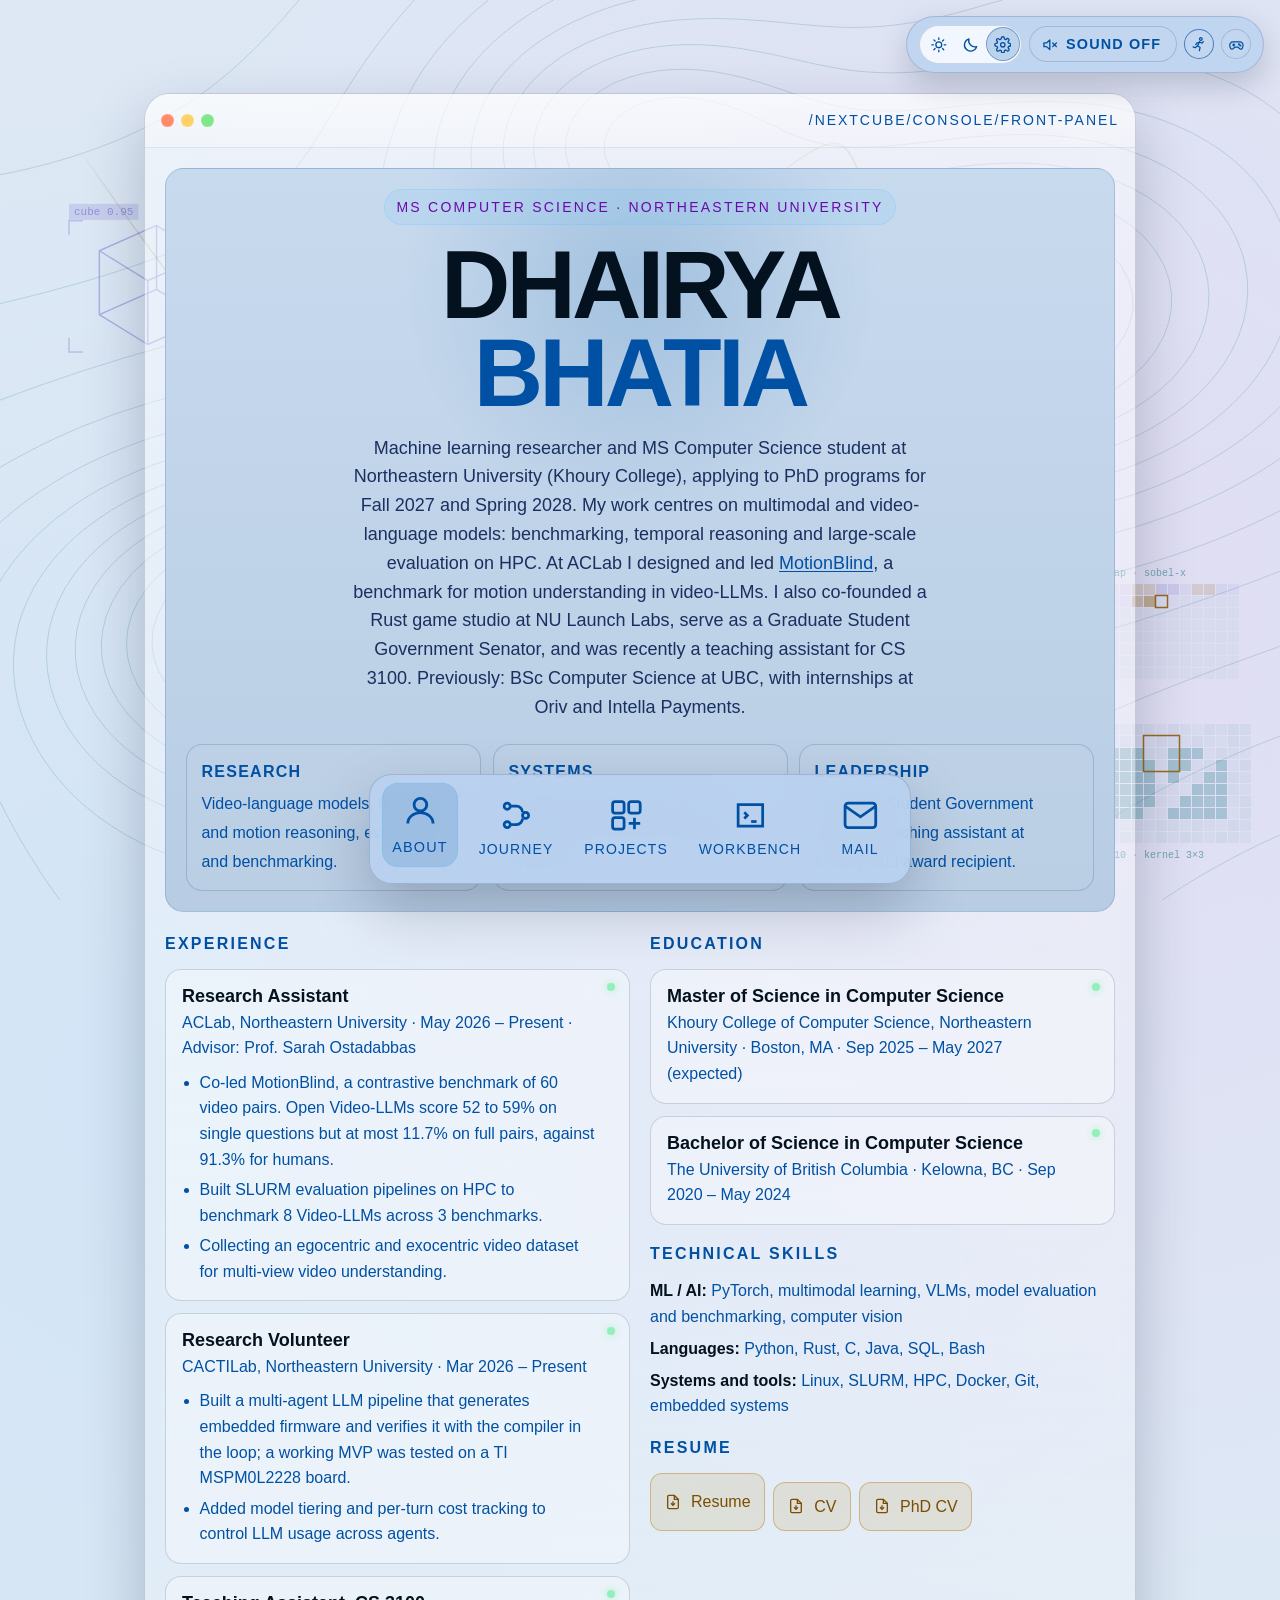
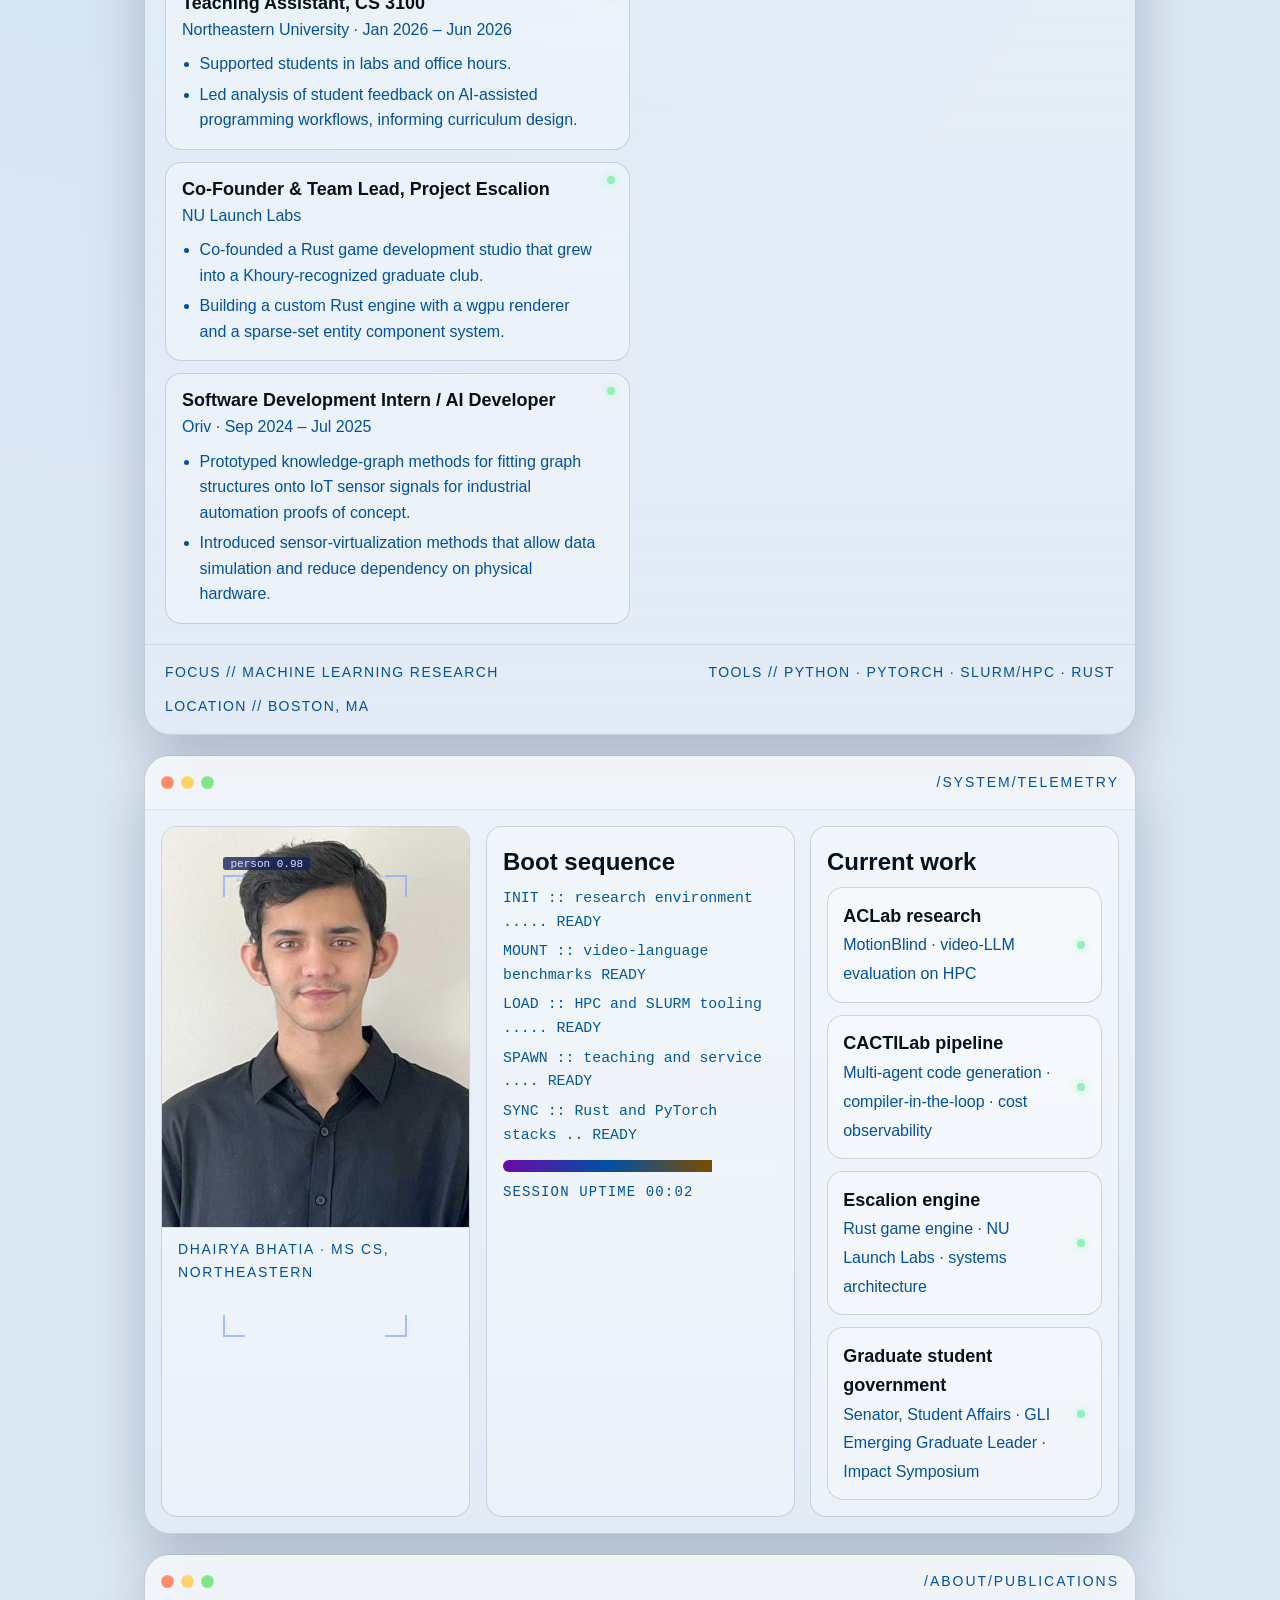
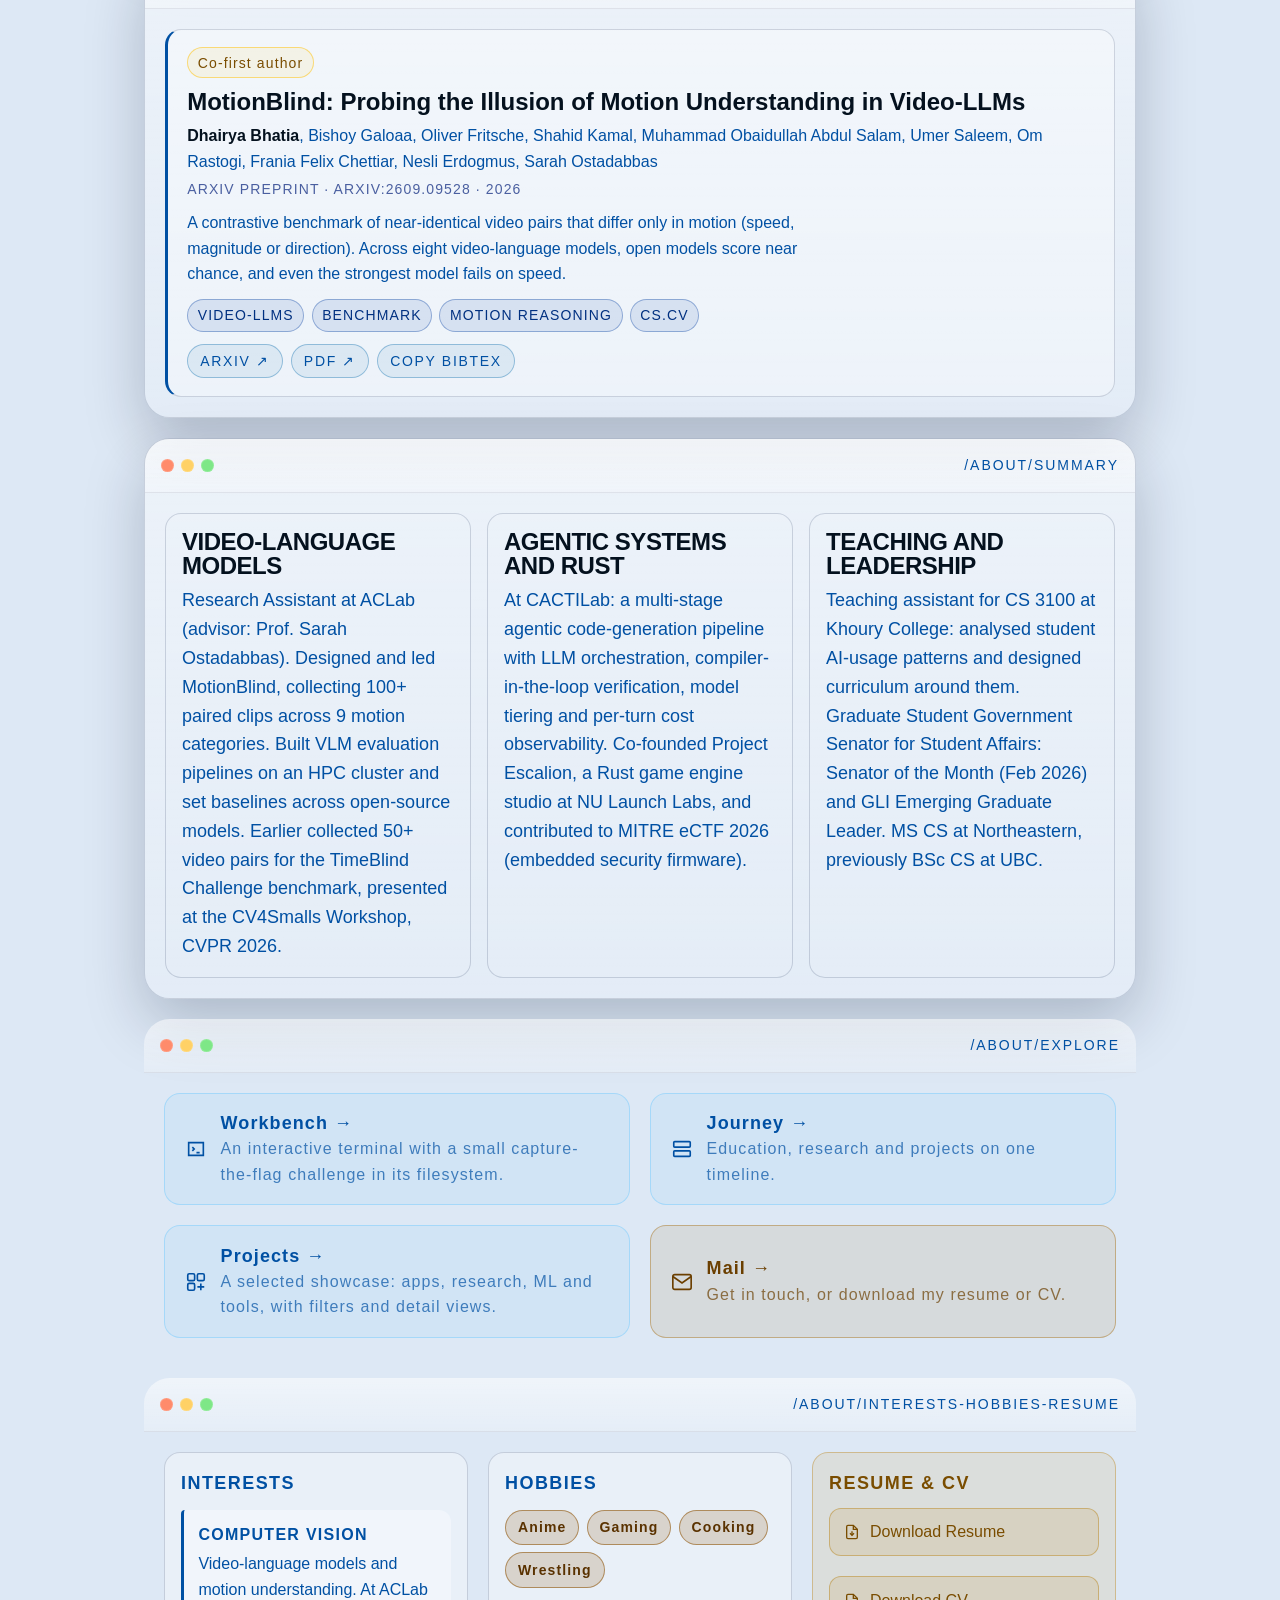
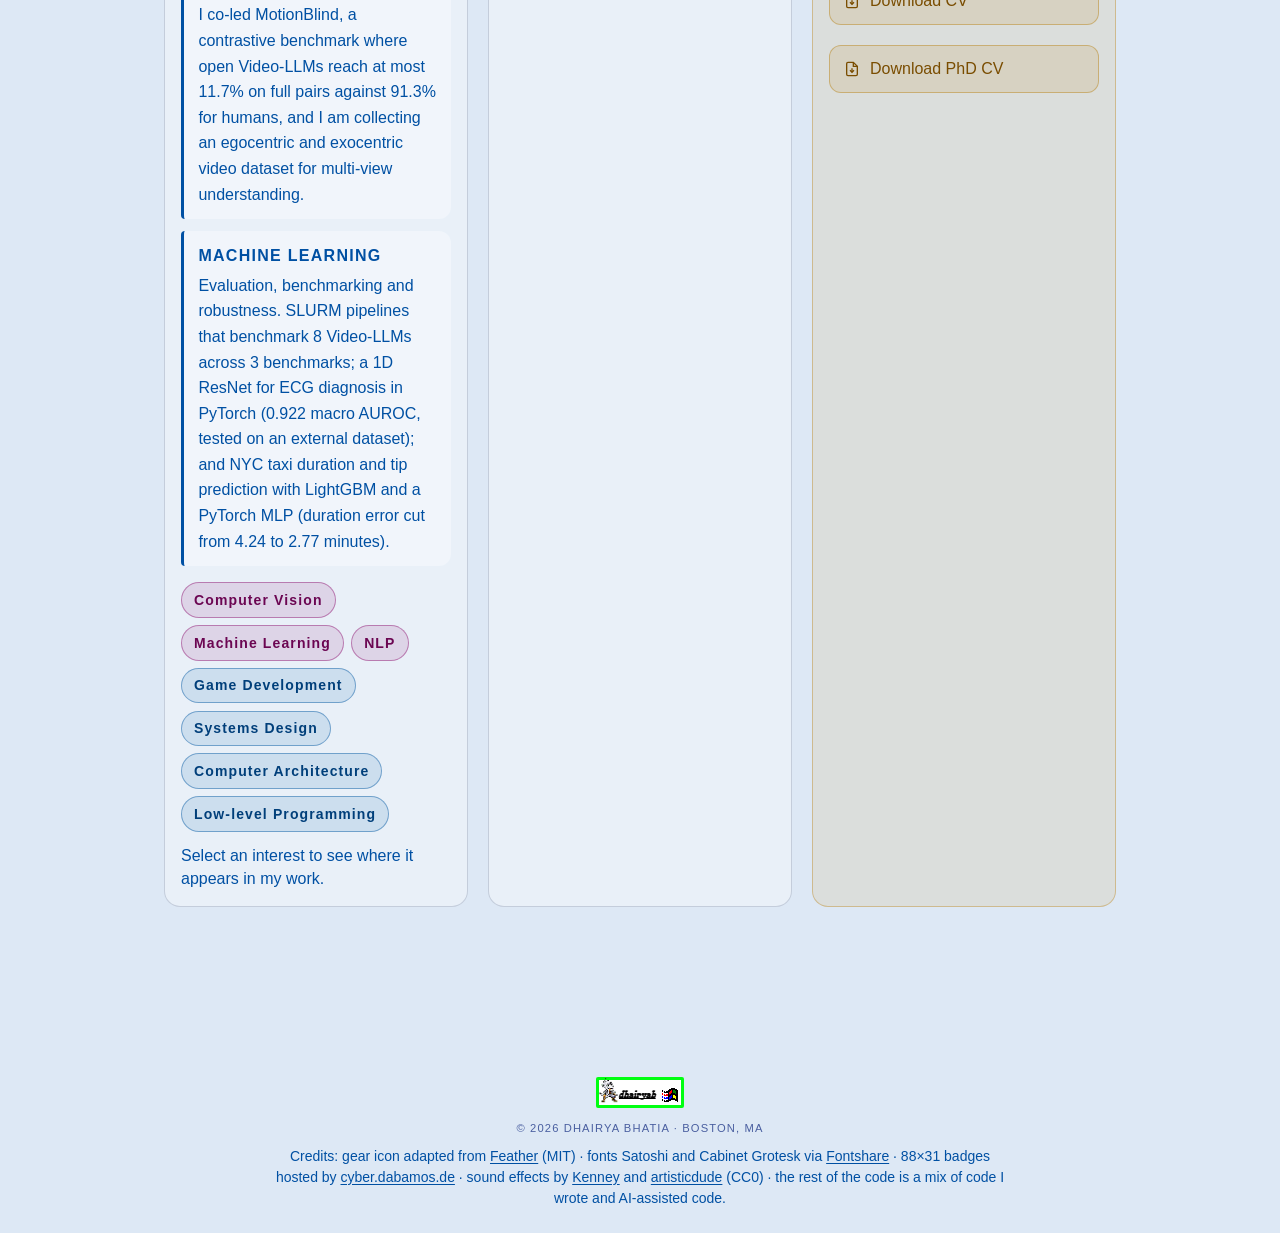
==== index.html @ e372611c "About: Computer Vision and Machine Learning lead the interests, with specifics from my experience" ====
<!DOCTYPE html>
<html lang="en">
<head>
  <meta charset="UTF-8" />
  <meta name="viewport" content="width=device-width, initial-scale=1.0" />
  <title>Dhairya Bhatia</title>
  <meta name="description" content="Dhairya Bhatia: ML researcher at Northeastern building and evaluating multimodal and video-language models. MotionBlind (arXiv 2026), ACLab, CACTILab." />
  <meta property="og:type" content="website" />
  <meta property="og:url" content="https://dhairyab0069.github.io/" />
  <meta property="og:title" content="Dhairya Bhatia" />
  <meta property="og:description" content="ML researcher at Northeastern. Video-language models · Model evaluation & benchmarking · Temporal reasoning. MotionBlind · ACLab · CACTILab." />
  <meta property="og:image" content="https://dhairyab0069.github.io/photo.jpg" />
  <meta name="twitter:card" content="summary_large_image" />
  <meta name="twitter:title" content="Dhairya Bhatia" />
  <meta name="twitter:description" content="ML researcher at Northeastern. Video-language models · Model evaluation & benchmarking · Temporal reasoning." />
  <meta name="twitter:image" content="https://dhairyab0069.github.io/photo.jpg" />
  <link rel="icon" href="data:image/svg+xml,%3Csvg xmlns='http://www.w3.org/2000/svg' viewBox='0 0 64 64'%3E%3Crect width='64' height='64' rx='14' fill='%2307090f'/%3E%3Ctext x='32' y='43' font-family='Arial,Helvetica,sans-serif' font-weight='700' font-size='30' text-anchor='middle' fill='%2355c1ff'%3EDB%3C/text%3E%3C/svg%3E" />
  <link href="https://api.fontshare.com/v2/css?f[]=satoshi@400,500,700&f[]=cabinet-grotesk@500,700,800&display=swap" rel="stylesheet">
  <link rel="stylesheet" href="./style.css" />
  <script>
    // Apply the saved theme mode (light, dark or auto = follow the system) before first paint.
    (function () {
      var m;
      try { m = localStorage.getItem('theme'); } catch (e) {}
      if (m !== 'light' && m !== 'dark') m = 'auto';
      var t = m === 'auto' ? (matchMedia('(prefers-color-scheme: dark)').matches ? 'dark' : 'light') : m;
      document.documentElement.setAttribute('data-theme', t);
      document.documentElement.setAttribute('data-theme-mode', m);
      // Motion: an explicit choice (the Motion button) wins; otherwise follow the system
      // "reduce motion" setting. The attribute is always set so CSS and JS agree.
      var mo;
      try { mo = localStorage.getItem('motion'); } catch (e) {}
      if (mo !== 'reduced' && mo !== 'full') mo = matchMedia('(prefers-reduced-motion: reduce)').matches ? 'reduced' : 'full';
      document.documentElement.setAttribute('data-motion', mo);
    })();
  </script>
</head>
<body>
  <div class="page-progress" id="page-progress" aria-hidden="true"><span></span></div>
  <a class="skip-link" href="#main">Skip to content</a>
  <div class="shell">
    <header class="masthead" aria-label="Workstation header">
      <div class="toolbar">
        <div class="theme-switch" role="radiogroup" aria-label="Color theme">
          <button type="button" role="radio" aria-checked="false" data-theme-mode="light" aria-label="Light theme" data-tip="Light theme"><svg viewBox="0 0 24 24" fill="none" stroke="currentColor" stroke-width="1.8" stroke-linecap="round" aria-hidden="true"><circle cx="12" cy="12" r="4"/><path d="M12 2.5v2.2M12 19.3v2.2M2.5 12h2.2M19.3 12h2.2M5.3 5.3l1.6 1.6M17.1 17.1l1.6 1.6M18.7 5.3l-1.6 1.6M6.9 17.1l-1.6 1.6"/></svg></button>
          <button type="button" role="radio" aria-checked="false" data-theme-mode="dark" aria-label="Dark theme" data-tip="Dark theme"><svg viewBox="0 0 24 24" fill="none" stroke="currentColor" stroke-width="1.8" stroke-linecap="round" stroke-linejoin="round" aria-hidden="true"><path d="M20 14.5A8.5 8.5 0 0 1 9.5 4a8.5 8.5 0 1 0 10.5 10.5z"/></svg></button>
          <button type="button" role="radio" aria-checked="false" data-theme-mode="auto" aria-label="Match system theme" data-tip="Auto (match system)"><svg viewBox="0 0 24 24" fill="none" stroke="currentColor" stroke-width="1.8" stroke-linecap="round" stroke-linejoin="round" aria-hidden="true"><circle cx="12" cy="12" r="3"/><path d="M19.4 15a1.7 1.7 0 0 0 .3 1.8l.1.1a2 2 0 1 1-2.8 2.8l-.1-.1a1.7 1.7 0 0 0-1.8-.3 1.7 1.7 0 0 0-1 1.5V21a2 2 0 1 1-4 0v-.1a1.7 1.7 0 0 0-1.1-1.5 1.7 1.7 0 0 0-1.8.3l-.1.1a2 2 0 1 1-2.8-2.8l.1-.1a1.7 1.7 0 0 0 .3-1.8 1.7 1.7 0 0 0-1.5-1H3a2 2 0 1 1 0-4h.1a1.7 1.7 0 0 0 1.5-1.1 1.7 1.7 0 0 0-.3-1.8l-.1-.1a2 2 0 1 1 2.8-2.8l.1.1a1.7 1.7 0 0 0 1.8.3H9a1.7 1.7 0 0 0 1-1.5V3a2 2 0 1 1 4 0v.1a1.7 1.7 0 0 0 1 1.5 1.7 1.7 0 0 0 1.8-.3l.1-.1a2 2 0 1 1 2.8 2.8l-.1.1a1.7 1.7 0 0 0-.3 1.8V9a1.7 1.7 0 0 0 1.5 1H21a2 2 0 1 1 0 4h-.1a1.7 1.7 0 0 0-1.5 1z"/></svg></button>
        </div>
        <button type="button" class="sound-btn" data-sound-toggle aria-label="Sound effects" data-tip="Sound effects: off" aria-pressed="false"><svg class="ico ico-on" viewBox="0 0 24 24" fill="none" stroke="currentColor" stroke-width="1.8" stroke-linecap="round" stroke-linejoin="round" aria-hidden="true" focusable="false"><path d="M4 9.5v5h3.5L12 18.5v-13L7.5 9.5z"/><path d="M15.5 9a4 4 0 0 1 0 6"/><path d="M18.2 6.5a8 8 0 0 1 0 11"/></svg><svg class="ico ico-off" viewBox="0 0 24 24" fill="none" stroke="currentColor" stroke-width="1.8" stroke-linecap="round" stroke-linejoin="round" aria-hidden="true" focusable="false"><path d="M4 9.5v5h3.5L12 18.5v-13L7.5 9.5z"/><path d="m16 9.5 5 5M21 9.5l-5 5"/></svg><span class="sound-label" data-sound-label>Sound off</span></button>
        <button type="button" class="icon-btn" data-motion-toggle aria-label="Reduce motion" data-tip="Motion: on" aria-pressed="false"><svg class="ico ico-run" viewBox="0 0 24 24" fill="none" stroke="currentColor" stroke-width="1.8" stroke-linecap="round" stroke-linejoin="round" aria-hidden="true" focusable="false"><circle cx="15.5" cy="4.2" r="1.9"/><path d="M13.8 8 10.8 14"/><path d="M13.6 8.6 17.2 10.2 19 8"/><path d="M13.4 9.2 10 9.8 8.2 12.2"/><path d="M10.8 14 14.4 16.4 13.4 20.8"/><path d="M10.8 14 7.4 16.8 4.4 15.6"/></svg><svg class="ico ico-sit" viewBox="0 0 24 24" fill="none" stroke="currentColor" stroke-width="1.8" stroke-linecap="round" stroke-linejoin="round" aria-hidden="true" focusable="false"><circle cx="9" cy="4.6" r="1.9"/><path d="M9 8v6.2h6.2V20"/><path d="M9 9.6 12.6 12 14.8 13.4"/><path d="M5 20.6h14"/></svg></button>
        <button type="button" class="icon-btn" data-secret-toggle aria-label="Cheat mode (neon palette)" data-tip="Cheat mode: off" aria-pressed="false"><svg class="ico ico-on" viewBox="0 0 24 24" fill="none" stroke="currentColor" stroke-width="1.8" stroke-linecap="round" stroke-linejoin="round" aria-hidden="true" focusable="false"><path d="M7 8.5h10a4.5 4.5 0 0 1 4.4 5.4l-.7 3a2.4 2.4 0 0 1-4 1.2L14 15.8h-4l-2.7 2.3a2.4 2.4 0 0 1-4-1.2l-.7-3A4.5 4.5 0 0 1 7 8.5z"/><path d="M8.2 11.2v3M6.7 12.7h3"/><circle cx="15.6" cy="11.8" r=".7"/><circle cx="17.6" cy="13.6" r=".7"/><path d="M12 2.2v2.2M8.9 3.2l1 1.8M15.1 3.2l-1 1.8"/></svg><svg class="ico ico-off" viewBox="0 0 24 24" fill="none" stroke="currentColor" stroke-width="1.8" stroke-linecap="round" stroke-linejoin="round" aria-hidden="true" focusable="false"><path d="M7 8.5h10a4.5 4.5 0 0 1 4.4 5.4l-.7 3a2.4 2.4 0 0 1-4 1.2L14 15.8h-4l-2.7 2.3a2.4 2.4 0 0 1-4-1.2l-.7-3A4.5 4.5 0 0 1 7 8.5z"/><path d="M8.2 11.2v3M6.7 12.7h3"/><circle cx="15.6" cy="11.8" r=".7"/><circle cx="17.6" cy="13.6" r=".7"/></svg></button>
      </div>
    </header>

    <main id="main">
      <div id="panel-about" class="panel" role="region" tabindex="-1" aria-label="About">
<section class="hero-rack">
        <article class="next-cube" aria-labelledby="hero-title">
          <div class="cube-face cube-top" aria-hidden="true"></div>
          <div class="cube-face cube-side" aria-hidden="true"></div>
          <div class="cube-front">
            <div class="chrome">
              <div class="dots" aria-hidden="true"><span></span><span></span><span></span></div>
              <div class="titlebar">/nextcube/console/front-panel</div>
            </div>
            <div class="cube-main">
              <div class="display">
                <p class="eyebrow">MS Computer Science · Northeastern University</p>
                <h1 id="hero-title">Dhairya <span class="accent">Bhatia</span></h1>
                <p class="lede">Machine learning researcher and MS Computer Science student at Northeastern University (Khoury College), applying to PhD programs for Fall 2027 and Spring 2028. My work centres on multimodal and video-language models: benchmarking, temporal reasoning and large-scale evaluation on HPC. At ACLab I designed and led <a class="inline-link" href="#pub-motionblind">MotionBlind</a>, a benchmark for motion understanding in video-LLMs. I also co-founded a Rust game studio at NU Launch Labs, serve as a Graduate Student Government Senator, and was recently a teaching assistant for CS 3100. Previously: BSc Computer Science at UBC, with internships at Oriv and Intella Payments.</p>
                <div class="philosophy" role="group" aria-label="Focus areas">
                  <div class="philo-card"><strong>Research</strong><span>Video-language models, temporal and motion reasoning, evaluation and benchmarking.</span></div>
                  <div class="philo-card"><strong>Systems</strong><span>Agentic LLM pipelines, HPC experiments, Rust and embedded systems.</span></div>
                  <div class="philo-card"><strong>Leadership</strong><span>Graduate Student Government Senator, teaching assistant at Khoury, GLI award recipient.</span></div>
                </div>
              </div>
              <section class="career" aria-label="Experience and education">
              <div class="career-col">
                <h2 class="career-h">Experience</h2>
                <article class="career-item">
                  <h3>Research Assistant</h3>
                  <span class="meta">ACLab, Northeastern University · May 2026 – Present · Advisor: Prof. Sarah Ostadabbas</span>
                  <ul>
                    <li>Co-led MotionBlind, a contrastive benchmark of 60 video pairs. Open Video-LLMs score 52 to 59% on single questions but at most 11.7% on full pairs, against 91.3% for humans.</li>
                    <li>Built SLURM evaluation pipelines on HPC to benchmark 8 Video-LLMs across 3 benchmarks.</li>
                    <li>Collecting an egocentric and exocentric video dataset for multi-view video understanding.</li>
                  </ul>
                </article>
                <article class="career-item">
                  <h3>Research Volunteer</h3>
                  <span class="meta">CACTILab, Northeastern University · Mar 2026 – Present</span>
                  <ul>
                    <li>Built a multi-agent LLM pipeline that generates embedded firmware and verifies it with the compiler in the loop; a working MVP was tested on a TI MSPM0L2228 board.</li>
                    <li>Added model tiering and per-turn cost tracking to control LLM usage across agents.</li>
                  </ul>
                </article>
                <article class="career-item">
                  <h3>Teaching Assistant, CS 3100</h3>
                  <span class="meta">Northeastern University · Jan 2026 – Jun 2026</span>
                  <ul>
                    <li>Supported students in labs and office hours.</li>
                    <li>Led analysis of student feedback on AI-assisted programming workflows, informing curriculum design.</li>
                  </ul>
                </article>
                <article class="career-item">
                  <h3>Co-Founder &amp; Team Lead, Project Escalion</h3>
                  <span class="meta">NU Launch Labs</span>
                  <ul>
                    <li>Co-founded a Rust game development studio that grew into a Khoury-recognized graduate club.</li>
                    <li>Building a custom Rust engine with a wgpu renderer and a sparse-set entity component system.</li>
                  </ul>
                </article>
                <article class="career-item">
                  <h3>Software Development Intern / AI Developer</h3>
                  <span class="meta">Oriv · Sep 2024 – Jul 2025</span>
                  <ul>
                    <li>Prototyped knowledge-graph methods for fitting graph structures onto IoT sensor signals for industrial automation proofs of concept.</li>
                    <li>Introduced sensor-virtualization methods that allow data simulation and reduce dependency on physical hardware.</li>
                  </ul>
                </article>
              </div>
              <div class="career-col">
                <h2 class="career-h">Education</h2>
                <article class="career-item">
                  <h3>Master of Science in Computer Science</h3>
                  <span class="meta">Khoury College of Computer Science, Northeastern University · Boston, MA · Sep 2025 – May 2027 (expected)</span>
                </article>
                <article class="career-item">
                  <h3>Bachelor of Science in Computer Science</h3>
                  <span class="meta">The University of British Columbia · Kelowna, BC · Sep 2020 – May 2024</span>
                </article>
                <h2 class="career-h">Technical skills</h2>
                <div class="career-skills">
                  <p><b>ML / AI:</b> PyTorch, multimodal learning, VLMs, model evaluation and benchmarking, computer vision</p>
                  <p><b>Languages:</b> Python, Rust, C, Java, SQL, Bash</p>
                  <p><b>Systems and tools:</b> Linux, SLURM, HPC, Docker, Git, embedded systems</p>
                </div>
                <h2 class="career-h">Resume</h2>
                <div class="career-links">
                  <a href="/resume/Dhairya_Bhatia_Resume.pdf" target="_blank" rel="noopener" class="resume-dl"><svg width="16" height="16" viewBox="0 0 24 24" fill="none" stroke="currentColor" stroke-width="2" aria-hidden="true"><path d="M14 2H6a2 2 0 0 0-2 2v16a2 2 0 0 0 2 2h12a2 2 0 0 0 2-2V8z"/><polyline points="14 2 14 8 20 8"/><line x1="12" y1="11" x2="12" y2="17"/><polyline points="9 14 12 17 15 14"/></svg>Resume</a>
                  <a href="/cv/Dhairya_Bhatia_CV.pdf" target="_blank" rel="noopener" class="resume-dl"><svg width="16" height="16" viewBox="0 0 24 24" fill="none" stroke="currentColor" stroke-width="2" aria-hidden="true"><path d="M14 2H6a2 2 0 0 0-2 2v16a2 2 0 0 0 2 2h12a2 2 0 0 0 2-2V8z"/><polyline points="14 2 14 8 20 8"/><line x1="12" y1="11" x2="12" y2="17"/><polyline points="9 14 12 17 15 14"/></svg>CV</a>
                  <a href="/cv/Dhairya_Bhatia_CV_PhD.pdf" target="_blank" rel="noopener" class="resume-dl"><svg width="16" height="16" viewBox="0 0 24 24" fill="none" stroke="currentColor" stroke-width="2" aria-hidden="true"><path d="M14 2H6a2 2 0 0 0-2 2v16a2 2 0 0 0 2 2h12a2 2 0 0 0 2-2V8z"/><polyline points="14 2 14 8 20 8"/><line x1="12" y1="11" x2="12" y2="17"/><polyline points="9 14 12 17 15 14"/></svg>PhD CV</a>
                </div>
              </div>
            </section>
            </div>
            <div class="status-strip">
              <span>Focus // Machine learning research</span>
              <span>Tools // Python · PyTorch · SLURM/HPC · Rust</span>
              <span>Location // Boston, MA</span>
            </div>
          </div>
        </article>

        <aside class="info-tower" aria-labelledby="tower-title">
          <div class="chrome">
            <div class="dots" aria-hidden="true"><span></span><span></span><span></span></div>
            <div class="titlebar" id="tower-title">/system/telemetry</div>
          </div>
          <div class="tower-body">
            <section class="module avatar-module">
              <img class="avatar-img" src="[data-uri]" alt="Dhairya Bhatia" width="400" height="400" />
              <div class="avatar-caption">Dhairya Bhatia · MS CS, Northeastern</div>
            </section>
            <section class="module">
              <h2 class="section-title">Boot sequence</h2>
              <div class="bootlog" id="boot-lines" ></div>
              <div class="meter" aria-hidden="true"><span></span></div>
              <p class="uptime">session uptime <span id="uptime">00:00</span></p>
            </section>
            <section class="module">
              <h2 class="section-title">Current work</h2>
              <div class="module-grid">
                <div class="row"><div><strong>ACLab research</strong><span>MotionBlind · video-LLM evaluation on HPC</span></div></div>
                <div class="row"><div><strong>CACTILab pipeline</strong><span>Multi-agent code generation · compiler-in-the-loop · cost observability</span></div></div>
                <div class="row"><div><strong>Escalion engine</strong><span>Rust game engine · NU Launch Labs · systems architecture</span></div></div>
                <div class="row"><div><strong>Graduate student government</strong><span>Senator, Student Affairs · GLI Emerging Graduate Leader · Impact Symposium</span></div></div>
              </div>
            </section>
          </div>
        </aside>
      </section>

      <section class="deck pubs" aria-labelledby="pubs-title">
        <div class="chrome">
          <div class="dots" aria-hidden="true"><span></span><span></span><span></span></div>
          <div class="titlebar" id="pubs-title">/about/publications</div>
        </div>
        <div class="pub-list" id="publications-list">
          <article class="pub-card" id="pub-motionblind">
            <h3 class="pub-title">MotionBlind: Probing the Illusion of Motion Understanding in Video-LLMs</h3>
            <p class="pub-authors"><strong class="pub-self">Dhairya Bhatia</strong>, Bishoy Galoaa, et al.</p>
            <p class="pub-meta">arXiv preprint · arXiv:2609.09528 · 2026</p>
            <div class="pub-actions"><a class="run-btn" href="https://arxiv.org/abs/2609.09528" target="_blank" rel="noopener">arXiv ↗</a></div>
          </article>
        </div>
      </section>

      <section class="deck" aria-labelledby="deck-title">
        <div class="chrome">
          <div class="dots" aria-hidden="true"><span></span><span></span><span></span></div>
          <div class="titlebar" id="deck-title">/about/summary</div>
        </div>
        <div class="deck-grid">
          <article class="deck-card">
            <h3>Video-language models</h3>
            <p>Research Assistant at ACLab (advisor: Prof. Sarah Ostadabbas). Designed and led MotionBlind, collecting 100+ paired clips across 9 motion categories. Built VLM evaluation pipelines on an HPC cluster and set baselines across open-source models. Earlier collected 50+ video pairs for the TimeBlind Challenge benchmark, presented at the CV4Smalls Workshop, CVPR 2026.</p>
          </article>
          <article class="deck-card">
            <h3>Agentic systems and Rust</h3>
            <p>At CACTILab: a multi-stage agentic code-generation pipeline with LLM orchestration, compiler-in-the-loop verification, model tiering and per-turn cost observability. Co-founded Project Escalion, a Rust game engine studio at NU Launch Labs, and contributed to MITRE eCTF 2026 (embedded security firmware).</p>
          </article>
          <article class="deck-card">
            <h3>Teaching and leadership</h3>
            <p>Teaching assistant for CS 3100 at Khoury College: analysed student AI-usage patterns and designed curriculum around them. Graduate Student Government Senator for Student Affairs: Senator of the Month (Feb 2026) and GLI Emerging Graduate Leader. MS CS at Northeastern, previously BSc CS at UBC.</p>
          </article>
        </div>
      </section>

      <section class="about-extra" aria-label="Explore">
        <div class="chrome">
          <div class="dots" aria-hidden="true"><span></span><span></span><span></span></div>
          <div class="titlebar">/about/explore</div>
        </div>
        <div class="explore-grid">
          <button type="button" data-panel="workbench" class="ctf-btn explore-btn">
            <svg width="22" height="22" viewBox="0 0 24 24" fill="none" stroke="currentColor" stroke-width="1.8" aria-hidden="true"><path d="M4 5h16v14H4z"/><path d="m8 10 2 2-2 2"/><path d="M12.5 16H16"/></svg>
            <span><strong>Workbench →</strong><span>An interactive terminal with a small capture-the-flag challenge in its filesystem.</span></span>
          </button>
          <button type="button" data-panel="journey" class="ctf-btn explore-btn">
            <svg width="22" height="22" viewBox="0 0 24 24" fill="none" stroke="currentColor" stroke-width="1.8" aria-hidden="true"><rect x="3" y="4" width="18" height="6" rx="1"/><rect x="3" y="14" width="18" height="6" rx="1"/></svg>
            <span><strong>Journey →</strong><span>Education, research and projects on one timeline.</span></span>
          </button>
          <button type="button" data-panel="projects" class="ctf-btn explore-btn">
            <svg width="22" height="22" viewBox="0 0 24 24" fill="none" stroke="currentColor" stroke-width="1.8" aria-hidden="true"><rect x="3" y="3" width="7.5" height="7.5" rx="1.6"/><rect x="13.5" y="3" width="7.5" height="7.5" rx="1.6"/><rect x="3" y="13.5" width="7.5" height="7.5" rx="1.6"/><path d="M17.25 13.5v7.5M13.5 17.25H21"/></svg>
            <span><strong>Projects →</strong><span>A selected showcase: apps, research, ML and tools, with filters and detail views.</span></span>
          </button>
          <button type="button" data-panel="mail" class="ctf-btn ctf-btn--gold explore-btn">
            <svg width="22" height="22" viewBox="0 0 24 24" fill="none" stroke="currentColor" stroke-width="1.8" aria-hidden="true"><path d="M4 4h16c1.1 0 2 .9 2 2v12c0 1.1-.9 2-2 2H4c-1.1 0-2-.9-2-2V6c0-1.1.9-2 2-2z"/><polyline points="22,6 12,13 2,6"/></svg>
            <span><strong>Mail →</strong><span>Get in touch, or download my resume or CV.</span></span>
          </button>
        </div>
      </section>

      <section class="about-extra" aria-label="Interests, hobbies and resume">
        <div class="chrome">
          <div class="dots" aria-hidden="true"><span></span><span></span><span></span></div>
          <div class="titlebar">/about/interests-hobbies-resume</div>
        </div>
        <div class="about-extra-grid">

          <div class="about-card">
            <h3>Interests</h3>
            <div class="interest-focus">
              <div class="interest-primary">
                <h4>Computer vision</h4>
                <p>Video-language models and motion understanding. At ACLab I co-led MotionBlind, a contrastive benchmark where open Video-LLMs reach at most 11.7% on full pairs against 91.3% for humans, and I am collecting an egocentric and exocentric video dataset for multi-view understanding.</p>
              </div>
              <div class="interest-primary">
                <h4>Machine learning</h4>
                <p>Evaluation, benchmarking and robustness. SLURM pipelines that benchmark 8 Video-LLMs across 3 benchmarks; a 1D ResNet for ECG diagnosis in PyTorch (0.922 macro AUROC, tested on an external dataset); and NYC taxi duration and tip prediction with LightGBM and a PyTorch MLP (duration error cut from 4.24 to 2.77 minutes).</p>
              </div>
            </div>
            <div class="about-tags">
              <button type="button" class="about-tag magenta" data-related="aclab" data-detail="video-language benchmarking (MotionBlind) and a multi-view egocentric and exocentric video dataset." aria-pressed="false">Computer Vision</button>
              <button type="button" class="about-tag magenta" data-related="aclab" data-detail="benchmarking and evaluating Video-LLMs on HPC, plus ECG and taxi prediction projects." aria-pressed="false">Machine Learning</button>
              <button type="button" class="about-tag magenta" data-related="cactilab" aria-pressed="false">NLP</button>
              <button type="button" class="about-tag accent" data-related="escalion" aria-pressed="false">Game Development</button>
              <button type="button" class="about-tag accent" data-related="escalion" aria-pressed="false">Systems Design</button>
              <button type="button" class="about-tag accent" data-related="escalion" aria-pressed="false">Computer Architecture</button>
              <button type="button" class="about-tag accent" data-related="escalion" aria-pressed="false">Low-level Programming</button>
            </div>
            <div class="tag-note" id="interest-note" aria-live="polite">Select an interest to see where it appears in my work.</div>
          </div>

          <div class="about-card">
            <h3>Hobbies</h3>
            <div class="about-tags">
              <button type="button" class="about-tag gold hobby" aria-pressed="false">Anime</button>
              <button type="button" class="about-tag gold hobby" aria-pressed="false">Gaming</button>
              <button type="button" class="about-tag gold hobby" aria-pressed="false">Cooking</button>
              <button type="button" class="about-tag gold hobby" aria-pressed="false">Wrestling</button>
            </div>
          </div>

          <div class="resume-card">
            <h3>Resume &amp; CV</h3>
            
            <a href="/resume/Dhairya_Bhatia_Resume.pdf" target="_blank" rel="noopener" class="resume-dl">
              <svg width="16" height="16" viewBox="0 0 24 24" fill="none" stroke="currentColor" stroke-width="2"><path d="M14 2H6a2 2 0 0 0-2 2v16a2 2 0 0 0 2 2h12a2 2 0 0 0 2-2V8z"/><polyline points="14 2 14 8 20 8"/><line x1="12" y1="11" x2="12" y2="17"/><polyline points="9 14 12 17 15 14"/></svg>
              Download Resume
            </a>
            <a href="/cv/Dhairya_Bhatia_CV.pdf" target="_blank" rel="noopener" class="resume-dl">
              <svg width="16" height="16" viewBox="0 0 24 24" fill="none" stroke="currentColor" stroke-width="2"><path d="M14 2H6a2 2 0 0 0-2 2v16a2 2 0 0 0 2 2h12a2 2 0 0 0 2-2V8z"/><polyline points="14 2 14 8 20 8"/><line x1="12" y1="11" x2="12" y2="17"/><polyline points="9 14 12 17 15 14"/></svg>
              Download CV
            </a>
            <a href="/cv/Dhairya_Bhatia_CV_PhD.pdf" target="_blank" rel="noopener" class="resume-dl">
              <svg width="16" height="16" viewBox="0 0 24 24" fill="none" stroke="currentColor" stroke-width="2"><path d="M14 2H6a2 2 0 0 0-2 2v16a2 2 0 0 0 2 2h12a2 2 0 0 0 2-2V8z"/><polyline points="14 2 14 8 20 8"/><line x1="12" y1="11" x2="12" y2="17"/><polyline points="9 14 12 17 15 14"/></svg>
              Download PhD CV
            </a>

          </div>

        </div>
      </section>
      </div>

      <div id="panel-journey" class="panel" role="region" tabindex="-1" aria-label="Journey" hidden>
<section class="bay" aria-labelledby="panel-journey-title">
        <div class="chrome">
          <div class="dots" aria-hidden="true"><span></span><span></span><span></span></div>
          <div class="titlebar" id="panel-journey-title">/developer/journey</div>
        </div>
        <div class="bay-main">
          <article class="section-copy" id="journey">
            <p class="eyebrow">School · Research · Projects · Roles · What's next</p>
            <h2>How I got here.</h2>
            <p class="lede">From Delhi Public School to UBC to Northeastern, and where it could go from here. Each chapter holds the courses, research, projects and roles from that stretch, and the dashed chapters at the end are plans, not promises. Tap an entry to open it.</p>
            <div class="jr-tracker" id="journey-tracker"></div>
            <div class="jr-stats" id="journey-stats" role="group" aria-label="Journey totals"></div>
            <div class="jr-filters" id="journey-filters" role="group" aria-label="Filter the journey"></div>
            <div class="jt" id="journey-timeline" aria-live="polite"><div class="jt-spine" aria-hidden="true"></div></div>
          </article>
        </div>
      </section>

      </div>

      <div id="panel-projects" class="panel" role="region" tabindex="-1" aria-label="Projects" hidden>
<section class="bay" aria-labelledby="panel-projects-title">
        <div class="chrome">
          <div class="dots" aria-hidden="true"><span></span><span></span><span></span></div>
          <div class="titlebar" id="panel-projects-title">/developer/projects</div>
        </div>
        <div class="bay-main">
          <article class="section-copy pj" id="projects">
            <div class="pj-ambient" aria-hidden="true"></div>
            <p class="eyebrow">Apps · Research · ML and vision · Tools</p>
            <h2>Things I made and studied.</h2>
            <p class="lede">A short, selected list: apps I have shipped or am building, research I can show in public, machine learning projects and small tools. Filter, search, or open a card to see what it is and what is interesting about it. In a detail view the arrow keys step through the projects and Esc closes it.</p>
            <div class="jr-stats" id="projects-stats" role="group" aria-label="Project totals"></div>
            <section class="pj-spot" id="projects-spot" aria-roledescription="carousel" aria-label="Featured projects"></section>
            <div class="pj-bar">
              <div class="pj-filters" id="projects-filters" role="group" aria-label="Filter the projects"></div>
              <input class="pj-search" id="projects-search" type="search" placeholder="Search projects" aria-label="Search projects" autocomplete="off" spellcheck="false">
            </div>
            <p class="pj-count" id="projects-count" role="status"></p>
            <ul class="pj-grid" id="projects-grid"></ul>
            <p class="pj-empty" id="projects-empty" hidden>Nothing matches that. Clear the search or pick All.</p>
          </article>
        </div>
      </section>

      </div>

      <div id="panel-workbench" class="panel" role="region" tabindex="-1" aria-label="Workbench" hidden>
<section class="bay" aria-labelledby="bay-title">
        <div class="chrome">
          <div class="dots" aria-hidden="true"><span></span><span></span><span></span></div>
          <div class="titlebar" id="bay-title">/developer/workbench</div>
        </div>
        <div class="bay-main wb-stage" id="wb-stage" data-zone="focus">
          <div class="wb-aura" aria-hidden="true"></div>
          <article class="section-copy wb-copy">
            <span class="wb-scene" id="wb-scene" aria-hidden="true">scene: focus</span>
            <p class="eyebrow wb-reveal">Systems · Research · Leadership</p>
            <h2 class="wb-reveal">Build first. Understand deeply. Teach clearly.</h2>
            <p class="lede wb-reveal">The workbench is a live terminal with a CTF hidden in its filesystem. The site is split into small panels instead of one monolithic page. That reflects the Unix idea of modular tools that do one thing well, while the dock and window framing nod to NeXTSTEP’s workstation model.</p>
            <div class="terminal-frame wb-reveal" id="wb-frame">
              <iframe id="terminal-frame" src="/nextcube-terminal/?embed=1" title="nextcube terminal: a virtual Unix shell with a CTF" loading="lazy"></iframe>
            </div>
            <a class="run-btn terminal-open wb-reveal" href="/nextcube-terminal/" target="_blank" rel="noopener">Open full screen ↗</a>
          </article>
        </div>
      </section>

      </div>

      <section id="panel-mail" class="panel" tabindex="-1" aria-label="Mail" hidden>
        <div class="next-cube mail-cube">
          <div class="cube-face cube-top" aria-hidden="true"></div>
          <div class="cube-face cube-side" aria-hidden="true"></div>
          <div class="cube-front">
            <div class="chrome">
              <div class="dots" aria-hidden="true"><span></span><span></span><span></span></div>
              <div class="titlebar">/mail/compose</div>
            </div>
            <div class="mail-body">
              <p class="eyebrow">Get in touch</p>
              <h2 class="mail-title">Say hello.</h2>
              <p class="lede mail-lede">MS CS at Northeastern, working on video understanding, LLM tooling, and systems architecture. Applying to PhD programs for Fall 2027 and Spring 2028, and open to research collaborations, internships, and interesting problems.</p>
              <div class="mail-links">
                <a href="mailto:bhatiadhairya19@gmail.com" class="ctf-btn mail-link">
                  <svg width="20" height="20" viewBox="0 0 24 24" fill="none" stroke="currentColor" stroke-width="1.8"><path d="M4 4h16c1.1 0 2 .9 2 2v12c0 1.1-.9 2-2 2H4c-1.1 0-2-.9-2-2V6c0-1.1.9-2 2-2z"/><polyline points="22,6 12,13 2,6"/></svg>
                  bhatiadhairya19@gmail.com
                </a>
                <a href="https://linkedin.com/in/dhairyanbhatia" target="_blank" rel="noopener" class="ctf-btn mail-link">
                  <svg width="20" height="20" viewBox="0 0 24 24" fill="none" stroke="currentColor" stroke-width="1.8"><path d="M16 8a6 6 0 0 1 6 6v7h-4v-7a2 2 0 0 0-2-2 2 2 0 0 0-2 2v7h-4v-7a6 6 0 0 1 6-6z"/><rect x="2" y="9" width="4" height="12"/><circle cx="4" cy="4" r="2"/></svg>
                  linkedin.com/in/dhairyanbhatia
                </a>
                <a href="https://github.com/dhairyab0069" target="_blank" rel="noopener" class="ctf-btn mail-link">
                  <svg width="20" height="20" viewBox="0 0 24 24" fill="none" stroke="currentColor" stroke-width="1.8"><path d="M9 19c-5 1.5-5-2.5-7-3m14 6v-3.87a3.37 3.37 0 0 0-.94-2.61c3.14-.35 6.44-1.54 6.44-7A5.44 5.44 0 0 0 20 4.77 5.07 5.07 0 0 0 19.91 1S18.73.65 16 2.48a13.38 13.38 0 0 0-7 0C6.27.65 5.09 1 5.09 1A5.07 5.07 0 0 0 5 4.77a5.44 5.44 0 0 0-1.5 3.78c0 5.42 3.3 6.61 6.44 7A3.37 3.37 0 0 0 9 18.13V22"/></svg>
                  github.com/dhairyab0069
                </a>
                <a href="/resume/Dhairya_Bhatia_Resume.pdf" target="_blank" rel="noopener" class="ctf-btn ctf-btn--gold mail-link">
                  <svg width="20" height="20" viewBox="0 0 24 24" fill="none" stroke="currentColor" stroke-width="1.8"><path d="M14 2H6a2 2 0 0 0-2 2v16a2 2 0 0 0 2 2h12a2 2 0 0 0 2-2V8z"/><polyline points="14 2 14 8 20 8"/><line x1="12" y1="11" x2="12" y2="17"/><polyline points="9 14 12 17 15 14"/></svg>
                  Download Resume (PDF)
                </a>
                <a href="/cv/Dhairya_Bhatia_CV.pdf" target="_blank" rel="noopener" class="ctf-btn ctf-btn--gold mail-link">
                  <svg width="20" height="20" viewBox="0 0 24 24" fill="none" stroke="currentColor" stroke-width="1.8"><path d="M14 2H6a2 2 0 0 0-2 2v16a2 2 0 0 0 2 2h12a2 2 0 0 0 2-2V8z"/><polyline points="14 2 14 8 20 8"/><line x1="12" y1="11" x2="12" y2="17"/><polyline points="9 14 12 17 15 14"/></svg>
                  Download CV (PDF)
                </a>
                <a href="/cv/Dhairya_Bhatia_CV_PhD.pdf" target="_blank" rel="noopener" class="ctf-btn ctf-btn--gold mail-link">
                  <svg width="20" height="20" viewBox="0 0 24 24" fill="none" stroke="currentColor" stroke-width="1.8"><path d="M14 2H6a2 2 0 0 0-2 2v16a2 2 0 0 0 2 2h12a2 2 0 0 0 2-2V8z"/><polyline points="14 2 14 8 20 8"/><line x1="12" y1="11" x2="12" y2="17"/><polyline points="9 14 12 17 15 14"/></svg>
                  Download PhD CV (PDF)
                </a>
              </div>
            </div>
          </div>
        </div>
      </section>
    </main>

    <nav class="dock" aria-label="Workstation dock">
      <a class="active" href="#about" data-panel="about" aria-current="page"><svg viewBox="0 0 24 24" fill="none" stroke="currentColor" stroke-width="1.8"><circle cx="12" cy="8" r="4"/><path d="M4 20c0-4 3.6-7 8-7s8 3 8 7"/></svg><span>About</span></a>
      <a href="#journey" data-panel="journey"><svg viewBox="0 0 24 24" fill="none" stroke="currentColor" stroke-width="1.8"><circle cx="6" cy="6" r="2"/><circle cx="18" cy="12" r="2"/><circle cx="6" cy="18" r="2"/><path d="M8 6h4a4 4 0 0 1 4 4M16 14a4 4 0 0 1-4 4H8"/></svg><span>Journey</span></a>
      <a href="#projects" data-panel="projects"><svg viewBox="0 0 24 24" fill="none" stroke="currentColor" stroke-width="1.8"><rect x="3" y="3" width="7.5" height="7.5" rx="1.6"/><rect x="13.5" y="3" width="7.5" height="7.5" rx="1.6"/><rect x="3" y="13.5" width="7.5" height="7.5" rx="1.6"/><path d="M17.25 13.5v7.5M13.5 17.25H21"/></svg><span>Projects</span></a>
      <a href="#workbench" data-panel="workbench"><svg viewBox="0 0 24 24" fill="none" stroke="currentColor" stroke-width="1.8"><path d="M4 5h16v14H4z"/><path d="m8 10 2 2-2 2"/><path d="M12.5 16H16"/></svg><span>Workbench</span></a>
      <a href="#mail" data-panel="mail"><svg viewBox="0 0 24 24" fill="none" stroke="currentColor" stroke-width="1.8"><path d="M4 4h16c1.1 0 2 .9 2 2v12c0 1.1-.9 2-2 2H4c-1.1 0-2-.9-2-2V6c0-1.1.9-2 2-2z"/><polyline points="22,6 12,13 2,6"/></svg><span>Mail</span></a>
    </nav>

      <footer class="site-footer">
        <div class="btn-strip">
          <a href="https://dhairyab0069.github.io" title="Dhairya Bhatia"><img src="[data-uri]" alt="Dhairya" /></a>
          <a href="https://discord.com" target="_blank" rel="noopener" title="Discord"><img src="https://cyber.dabamos.de/88x31/discord.gif" alt="Discord" loading="lazy" onerror="this.parentElement.style.display='none'" /></a>
          <a href="https://apple.com" target="_blank" rel="noopener" title="Made on a Mac"><img src="https://cyber.dabamos.de/88x31/imac.gif" alt="Made on a Mac" loading="lazy" onerror="this.parentElement.style.display='none'" /></a>
          <a href="https://github.com/dhairyab0069" target="_blank" rel="noopener" title="GitHub"><img src="https://cyber.dabamos.de/88x31/github.gif" alt="GitHub" loading="lazy" onerror="this.parentElement.style.display='none'" /></a>
          <a href="https://kernel.org" target="_blank" rel="noopener" title="Linux / Debian"><img src="https://cyber.dabamos.de/88x31/debian-powered.gif" alt="Linux / Debian" loading="lazy" onerror="this.parentElement.style.display='none'" /></a>
          <a href="https://en.wikipedia.org/wiki/Dreamcast" target="_blank" rel="noopener" title="Dreamcast"><img src="https://cyber.dabamos.de/88x31/dreamcast.gif" alt="Dreamcast" loading="lazy" onerror="this.parentElement.style.display='none'" /></a>
          <a href="https://www.nintendo.com" target="_blank" rel="noopener" title="Nintendo"><img src="https://cyber.dabamos.de/88x31/kirby.gif" alt="Nintendo" loading="lazy" onerror="this.parentElement.style.display='none'" /></a>
          <a href="https://en.wikipedia.org/wiki/Neon_Genesis_Evangelion" target="_blank" rel="noopener" title="Evangelion"><img src="https://cyber.dabamos.de/88x31/evangelion.gif" alt="Evangelion" loading="lazy" onerror="this.parentElement.style.display='none'" /></a>
          <a href="https://www.doom.com" target="_blank" rel="noopener" title="Doom"><img src="https://cyber.dabamos.de/88x31/doom.gif" alt="Doom" loading="lazy" onerror="this.parentElement.style.display='none'" /></a>
        </div>
        <p class="footer-copy">© 2026 Dhairya Bhatia · Boston, MA</p>
        <p class="footer-credits">Credits: gear icon adapted from <a href="https://feathericons.com" target="_blank" rel="noopener">Feather</a> (MIT) · fonts Satoshi and Cabinet Grotesk via <a href="https://www.fontshare.com" target="_blank" rel="noopener">Fontshare</a> · 88×31 badges hosted by <a href="https://cyber.dabamos.de" target="_blank" rel="noopener">cyber.dabamos.de</a> · sound effects by <a href="https://kenney.nl" target="_blank" rel="noopener">Kenney</a> and <a href="https://opengameart.org/content/rpg-sound-pack" target="_blank" rel="noopener">artisticdude</a> (CC0) · the rest of the code is a mix of code I wrote and AI-assisted code.</p>
      </footer>
  </div>

  <script type="module" src="./js/main.js"></script>
</body>
</html>
---- style.css ----
:root,[data-theme="dark"]{
      --text-xs:clamp(.75rem,.7rem + .25vw,.875rem);--text-sm:clamp(.875rem,.8rem + .35vw,1rem);--text-base:clamp(1rem,.95rem + .25vw,1.125rem);--text-lg:clamp(1.125rem,1rem + .75vw,1.5rem);--text-xl:clamp(1.5rem,1.2rem + 1.25vw,2.25rem);--text-2xl:clamp(2.2rem,1.2rem + 4vw,4.8rem);
      --space-1:.25rem;--space-2:.5rem;--space-3:.75rem;--space-4:1rem;--space-5:1.25rem;--space-6:1.5rem;--space-8:2rem;--space-10:2.5rem;--space-12:3rem;--space-16:4rem;
      --radius-sm:.375rem;--radius-md:.5rem;--radius-lg:.875rem;--radius-xl:1.25rem;--radius-full:9999px;
      --font-body:'Satoshi','Inter',sans-serif;--font-display:'Cabinet Grotesk','Arial Black',sans-serif;
      --color-bg:#05070b;--color-surface:#0d1119;--color-surface-2:#121826;--color-surface-3:#1a2233;--color-panel:#090c12;--color-border:rgba(220,232,255,.14);--color-divider:rgba(220,232,255,.08);--color-text:#edf3ff;--color-text-muted:#9eaac7;--color-text-faint:#657290;--color-primary:#55c1ff;--color-primary-2:#1b8bd2;--color-magenta:#ff56d7;--color-gold:#ffd166;--color-green:#93f0bb;--shadow-sm:0 2px 4px rgba(0,0,0,.25);--shadow-md:0 12px 30px rgba(0,0,0,.45);--shadow-lg:0 28px 80px rgba(0,0,0,.62);--transition:180ms cubic-bezier(.16,1,.3,1);
    }
    [data-theme="light"]{--color-bg:#dde8f5;--color-surface:#e8f0fa;--color-surface-2:#f2f7ff;--color-surface-3:#cfdaee;--color-panel:#e2ecf8;--color-border:rgba(10,28,72,.16);--color-divider:rgba(10,28,72,.1);--color-text:#04111e;--color-text-muted:#0050a3;--color-text-faint:#4a5fa0;--color-primary:#0050a3;--color-primary-2:#003a7a;--color-magenta:#6b0aaa;--color-gold:#7a4d00;--color-green:#0e4f2e;--shadow-sm:0 1px 3px rgba(6,18,45,.1);--shadow-md:0 12px 30px rgba(6,18,45,.18);--shadow-lg:0 24px 60px rgba(6,18,45,.22)}
    [data-theme="light"] .display{background:radial-gradient(circle at 50% 15%,rgba(0,88,160,.18),transparent 30%),linear-gradient(180deg,#c8daee,#b8cde4);border-color:rgba(0,88,160,.2)}
    [data-theme="light"] .chrome{background:linear-gradient(180deg,rgba(255,255,255,.55),rgba(255,255,255,.25))}
    [data-theme="light"] .next-cube,[data-theme="light"] .info-tower,[data-theme="light"] .bay,[data-theme="light"] .deck,[data-theme="light"] .dock{background:linear-gradient(180deg,rgba(255,255,255,.45),rgba(255,255,255,.15))}
    [data-theme="light"] .module{background:rgba(255,255,255,.35)}
    [data-theme="light"] .row{background:rgba(255,255,255,.3)}
    [data-theme="light"] .about-card{background:rgba(255,255,255,.35)}
    [data-theme="light"] .resume-card{background:rgba(200,140,0,.1);border-color:rgba(180,120,0,.35)}
    [data-theme="light"] .resume-dl{background:rgba(180,120,0,.12);border-color:rgba(180,120,0,.4);color:#7a4d00}
    [data-theme="light"] .resume-dl:hover{background:rgba(180,120,0,.22)}
    [data-theme="light"] .resume-card h3{color:#7a4d00}
    [data-theme="light"] .about-tag.gold{border-color:rgba(140,80,0,.55);background:rgba(140,80,0,.18);color:#5a3200;font-weight:600}
    [data-theme="light"] .about-tag.accent{border-color:rgba(0,88,160,.45);background:rgba(0,88,160,.12);color:#003f7a;font-weight:600}
    [data-theme="light"] .about-tag.magenta{border-color:rgba(140,15,110,.45);background:rgba(140,15,110,.12);color:#6b0652;font-weight:600}
    [data-theme="light"] .ctf-btn--gold{border-color:rgba(160,100,0,.4);background:rgba(160,100,0,.1);color:#6b3f00}
    [data-theme="light"] .masthead{background:rgba(186,210,240,.82)}
    [data-theme="light"] .deck{background:linear-gradient(180deg,rgba(255,255,255,.45),rgba(255,255,255,.2))}
    [data-theme="light"] .bootlog{color:#0058a0}
    [data-theme="light"] .bootlog span{color:#0050a3}
    [data-theme="light"] .dock{background:rgba(186,210,240,.9)}
    [data-theme="light"] .dock a{color:var(--color-text-muted)}
    [data-theme="light"] .dock a.active{background:rgba(0,88,160,.15);color:var(--color-primary)}

    *,*::before,*::after{box-sizing:border-box;margin:0;padding:0}
    html{-webkit-font-smoothing:antialiased;text-rendering:optimizeLegibility;scroll-behavior:smooth}
    body{font-family:var(--font-body);font-size:var(--text-base);line-height:1.6;color:var(--color-text);background:radial-gradient(circle at 15% 18%,rgba(85,193,255,.09),transparent 20%),radial-gradient(circle at 82% 10%,rgba(255,86,215,.08),transparent 18%),linear-gradient(180deg,rgba(255,255,255,.02),transparent),var(--color-bg);min-height:100dvh;overflow-x:hidden}
    body::before{content:"";position:fixed;inset:0;pointer-events:none;background:linear-gradient(rgba(255,255,255,.026) 1px,transparent 1px),linear-gradient(90deg,rgba(255,255,255,.022) 1px,transparent 1px);background-size:48px 48px;opacity:.24;mask-image:radial-gradient(circle at center,black 60%,transparent 100%)}
    body::after{content:"";position:fixed;inset:0;pointer-events:none;background:repeating-linear-gradient(to bottom,rgba(255,255,255,.026) 0,rgba(255,255,255,.026) 1px,transparent 2px,transparent 4px);opacity:.1}
    a{color:inherit;text-decoration:none}button{font:inherit;color:inherit;background:none;border:none;cursor:pointer}svg{display:block}img{max-width:100%;display:block}
    :focus-visible{outline:2px solid var(--color-primary);outline-offset:3px;border-radius:var(--radius-sm)}
    .skip-link{position:absolute;left:1rem;top:-3rem;background:var(--color-primary);color:#07101a;padding:.5rem 1rem;border-radius:.5rem;z-index:100}.skip-link:focus{top:1rem}
    [hidden]{display:none !important}
    .panel:focus{outline:none}
    .shell{width:min(100%,1400px);margin:0 auto;padding:1rem}
    .masthead{position:sticky;top:.75rem;z-index:40;display:flex;justify-content:flex-end;padding:.5rem .75rem;background:rgba(8,11,18,.72);border:1px solid var(--color-border);border-radius:999px;box-shadow:var(--shadow-md);backdrop-filter:blur(18px);margin-bottom:1.25rem;width:fit-content;margin-left:auto}
    .toolbar{display:flex;gap:.45rem;align-items:center}.toolbar button{min-height:30px;padding:0 .75rem;border-radius:999px;border:1px solid var(--color-border);background:rgba(255,255,255,.03);color:var(--color-text-muted);font-size:.72rem;letter-spacing:.08em;text-transform:uppercase;transition:all var(--transition);cursor:pointer}.toolbar button:hover{background:rgba(85,193,255,.1);color:var(--color-text);border-color:rgba(85,193,255,.28)}

    .hero-rack{display:grid;grid-template-columns:1.15fr .85fr;gap:1.25rem;margin-bottom:1.25rem}
    .next-cube,.info-tower,.bay,.deck,.dock{border:1px solid var(--color-border);background:linear-gradient(180deg,rgba(255,255,255,.04),rgba(255,255,255,.015));box-shadow:var(--shadow-lg)}
    .next-cube{position:relative;border-radius:1.6rem;overflow:hidden;min-height:38rem;background:linear-gradient(165deg,rgba(255,255,255,.05),rgba(255,255,255,.01) 38%),linear-gradient(180deg,#0c1119,#070a10)}
    .cube-face{position:absolute;background:linear-gradient(180deg,rgba(255,255,255,.08),rgba(255,255,255,.015));border:1px solid rgba(255,255,255,.06)}
    .cube-top{top:1rem;left:8%;width:52%;height:3rem;transform:skewX(-38deg);border-radius:.5rem}
    .cube-side{top:4rem;right:1rem;width:16%;height:60%;transform:skewY(-38deg);border-radius:.6rem}
    .mail-cube .cube-side{display:none}
    .cube-front{position:relative;z-index:2;display:grid;grid-template-rows:auto 1fr auto;height:100%}
    .chrome{display:flex;align-items:center;justify-content:space-between;padding:.95rem 1rem;border-bottom:1px solid var(--color-divider);background:linear-gradient(180deg,rgba(255,255,255,.06),rgba(255,255,255,.02))}
    .dots{display:flex;gap:.45rem}.dots span{width:.8rem;height:.8rem;border-radius:50%;border:1px solid rgba(255,255,255,.14);background:var(--color-surface-3)}.dots span:nth-child(1){background:#ff8b6b}.dots span:nth-child(2){background:#ffd166}.dots span:nth-child(3){background:#7ee787}
    .titlebar{font-size:var(--text-xs);letter-spacing:.14em;text-transform:uppercase;color:var(--color-text-muted)}
    .cube-main{display:grid;grid-template-columns:1fr 16rem;gap:1rem;padding:1.25rem}
    .display{padding:1.25rem;border-radius:1.15rem;background:radial-gradient(circle at 50% 15%,rgba(85,193,255,.14),transparent 26%),linear-gradient(180deg,#09111b,#05080e);border:1px solid rgba(255,255,255,.08);position:relative;overflow:hidden;container-type:inline-size}
    .display::after{content:"";position:absolute;inset:0;background:repeating-linear-gradient(to bottom,rgba(255,255,255,.028) 0,rgba(255,255,255,.028) 1px,transparent 2px,transparent 4px);opacity:.1;pointer-events:none}
    .eyebrow{display:inline-flex;align-items:center;gap:.4rem;width:fit-content;padding:.36rem .72rem;border-radius:999px;border:1px solid rgba(85,193,255,.2);background:rgba(85,193,255,.1);font-size:var(--text-xs);letter-spacing:.16em;text-transform:uppercase;color:var(--color-primary);margin-bottom:1rem}
    h1{font-family:var(--font-display);font-size:clamp(2.8rem,7vw,6rem);line-height:.92;letter-spacing:-.04em;text-transform:uppercase;max-width:9ch;margin-bottom:1rem}
    h1 .accent{color:var(--color-primary);display:block}
    #hero-title{font-size:clamp(2.6rem,19cqi,6rem)}
    .lede{max-width:58ch;color:var(--color-text-muted)}
    .philosophy{display:grid;grid-template-columns:repeat(3,minmax(0,1fr));gap:.75rem;margin-top:1.4rem}.philo-card{padding:.9rem;border-radius:1rem;background:rgba(255,255,255,.03);border:1px solid var(--color-border)}.philo-card strong{display:block;font-family:var(--font-display);font-size:var(--text-sm);letter-spacing:.08em;text-transform:uppercase;color:var(--color-primary);margin-bottom:.25rem}.philo-card span{color:var(--color-text-muted);font-size:var(--text-sm)}
    @container (max-width:34rem){.philosophy{grid-template-columns:1fr}}
    .status-strip{display:flex;justify-content:space-between;gap:.75rem;flex-wrap:wrap;padding:1rem 1.25rem;border-top:1px solid var(--color-divider);background:rgba(255,255,255,.02);font-size:var(--text-xs);letter-spacing:.1em;text-transform:uppercase;color:var(--color-text-muted)}

    .info-tower{border-radius:1.6rem;overflow:hidden;display:grid;grid-template-rows:auto 1fr}.tower-body{padding:1rem;display:grid;gap:1rem}.module{padding:1rem;border-radius:1rem;border:1px solid var(--color-border);background:rgba(255,255,255,.03)}.module h2,.section-title{font-size:var(--text-lg);margin-bottom:.35rem}.bootlog{display:grid;gap:.35rem;min-height:8rem;font-family:ui-monospace,SFMono-Regular,Menlo,monospace;color:var(--color-green);font-size:.93rem}.meter{height:.72rem;border-radius:999px;background:rgba(255,255,255,.06);overflow:hidden;margin-top:.8rem}.meter span{display:block;height:100%;width:76%;background:linear-gradient(90deg,var(--color-magenta),var(--color-primary),var(--color-gold));animation:pulse 2.8s ease-in-out infinite}
    .module-grid{display:grid;gap:.75rem}.row{display:flex;justify-content:space-between;gap:1rem;padding:.85rem .95rem;border-radius:1rem;border:1px solid var(--color-border);background:rgba(255,255,255,.02)}.row strong{display:block}.row span{font-size:var(--text-sm);color:var(--color-text-muted)}

    .bay{border-radius:1.6rem;overflow:clip;margin-bottom:1.25rem}.bay-main{display:grid;grid-template-columns:1.1fr .9fr;gap:1.25rem;padding:1.25rem}.section-copy{padding:1rem;border-radius:1.1rem;border:1px solid var(--color-border);background:rgba(255,255,255,.02)}.section-copy h2{font-family:var(--font-display);font-size:var(--text-xl);line-height:1;letter-spacing:-.02em;text-transform:uppercase;margin-bottom:.7rem}
    .project-rack{display:grid;grid-template-columns:repeat(auto-fill,minmax(12rem,1fr));gap:.9rem}.project-card{position:relative;text-align:left;padding:1rem;min-height:12.5rem;border-radius:1rem;border:1px solid var(--color-border);background:linear-gradient(180deg,#171f31,#0c1018);display:grid;align-content:start;gap:.65rem;transition:all var(--transition)}.project-card::before{content:"";position:absolute;left:50%;top:.7rem;transform:translateX(-50%);width:42%;height:.38rem;border-radius:999px;background:rgba(255,255,255,.08)}.project-card:hover,.project-card.active{transform:translateY(-3px);border-color:rgba(85,193,255,.32);box-shadow:0 18px 36px rgba(0,0,0,.34)}.project-card small{color:var(--color-magenta);font-size:var(--text-xs);letter-spacing:.15em;text-transform:uppercase;margin-top:.75rem}.project-card .pc-title{font-size:var(--text-lg);line-height:1.05}.project-card .pc-desc{color:var(--color-text-muted);font-size:var(--text-sm)}.chips{display:flex;flex-wrap:wrap;gap:.45rem}.chip{display:inline-flex;padding:.28rem .6rem;border-radius:999px;border:1px solid var(--color-border);background:rgba(255,255,255,.05);font-size:var(--text-xs);letter-spacing:.08em;text-transform:uppercase;color:var(--color-text-muted)}.project-detail{padding:1rem;border-radius:1rem;border:1px solid var(--color-border);background:rgba(255,255,255,.03);min-height:13rem}

    .deck{border-radius:1.6rem;overflow:hidden;margin-bottom:1.25rem}.deck-grid{display:grid;grid-template-columns:repeat(3,minmax(0,1fr));gap:1rem;padding:1.25rem}.deck-card{padding:1rem;border-radius:1rem;background:rgba(255,255,255,.03);border:1px solid var(--color-border)}.deck-card h3{font-family:var(--font-display);font-size:var(--text-lg);line-height:1;letter-spacing:-.02em;text-transform:uppercase;margin-bottom:.55rem}.deck-card p{color:var(--color-text-muted)}

    .dock{position:sticky;bottom:1rem;z-index:30;display:flex;gap:.8rem;justify-content:center;flex-wrap:wrap;padding:.8rem;width:fit-content;max-width:100%;margin:0 auto;border-radius:1.4rem;background:rgba(7,10,16,.88);backdrop-filter:blur(18px);border:1px solid var(--color-border)}.dock a{min-width:74px;min-height:74px;padding:.5rem;border-radius:1rem;display:grid;place-items:center;gap:.3rem;color:var(--color-text-muted);border:1px solid transparent;transition:all var(--transition)}.dock a:hover,.dock a.active{transform:translateY(-4px) scale(1.03);background:rgba(255,255,255,.05);border-color:rgba(85,193,255,.28);color:var(--color-text)}.dock svg{width:2.3rem;height:2.3rem;color:var(--color-primary)}.dock span{font-size:var(--text-xs);letter-spacing:.08em;text-transform:uppercase}

    .run-btn{display:inline-flex;align-items:center;gap:.35rem;margin-top:.6rem;padding:.3rem .75rem;border-radius:999px;border:1px solid rgba(85,193,255,.35);background:rgba(85,193,255,.08);font-size:var(--text-xs);letter-spacing:.12em;text-transform:uppercase;color:var(--color-primary);text-decoration:none;transition:all var(--transition)}.run-btn:hover{background:rgba(85,193,255,.18);border-color:rgba(85,193,255,.6);transform:translateY(-1px)}
    [data-theme="light"] .run-btn{border-color:rgba(0,105,168,.35);background:rgba(0,105,168,.08);color:var(--color-primary)}
    [data-theme="light"] .run-btn:hover{background:rgba(0,105,168,.15)}
    .palette-flip{--color-primary:#ff61df;--color-primary-2:#cb3aad;--color-magenta:#61d7ff}
    [data-theme="light"].palette-flip,[data-theme="light"] .palette-flip{--color-primary:#a3007f;--color-primary-2:#7a005f;--color-magenta:#005f86}
    @keyframes pulse{0%,100%{transform:scaleX(.92);transform-origin:left}50%{transform:scaleX(1);transform-origin:left}}

    /* About: one centred column; Experience and Education sit inside the console where the module slots were */
    #panel-about > *{max-width:62rem;margin-inline:auto}
    #panel-about .hero-rack{grid-template-columns:minmax(0,1fr)}
    #panel-about .cube-main{grid-template-columns:minmax(0,1fr)}
    #panel-about .display{text-align:center}
    #panel-about .display .eyebrow,#panel-about .display h1,#panel-about .display .lede{margin-inline:auto}
    #panel-about .philo-card{text-align:left}
    #panel-about .tower-body{grid-template-columns:repeat(3,minmax(0,1fr))}
    .career{display:grid;grid-template-columns:repeat(2,minmax(0,1fr));gap:1.25rem}
    .career-col{display:grid;align-content:start;gap:.75rem}
    .career-h{font-family:var(--font-display);font-size:var(--text-sm);letter-spacing:.14em;text-transform:uppercase;color:var(--color-primary);margin:.25rem 0 0}
    .career-item{position:relative;padding:1rem 2rem 1rem 1rem;border-radius:1rem;border:1px solid var(--color-border);background:rgba(255,255,255,.03)}
    [data-theme="light"] .career-item{background:rgba(255,255,255,.35)}
    .career-item h3{font-size:var(--text-base);line-height:1.2;margin:0}
    .career-item .meta{display:block;color:var(--color-text-muted);font-size:var(--text-sm);margin-top:.15rem}
    .career-item ul{margin:.55rem 0 0 1.1rem;display:grid;gap:.3rem;font-size:var(--text-sm);color:var(--color-text-muted)}
    .career-skills{display:grid;gap:.4rem;font-size:var(--text-sm);color:var(--color-text-muted)}
    .career-skills b{color:var(--color-text);font-weight:600}
    .career-links{display:flex;flex-wrap:wrap;gap:.5rem}
    @media (max-width:1080px){.career{grid-template-columns:1fr}#panel-about .tower-body{grid-template-columns:1fr}}
    @media (max-width:1080px){.hero-rack,.bay-main,.deck-grid{grid-template-columns:1fr}.project-rack,.philosophy{grid-template-columns:1fr}.masthead{width:fit-content}}
    @media (max-width:680px){
      .shell{padding:.75rem}
      .masthead{position:static;border-radius:1.2rem;margin-left:0;width:auto}
      .cube-main{grid-template-columns:1fr}
      .dock{width:100%;justify-content:space-evenly;border-radius:1rem;padding:.5rem}
      .dock a{flex:0 0 auto;min-width:56px;min-height:56px;padding:.5rem .25rem}
      .dock a span{font-size:.65rem}
      .status-strip{flex-direction:column}
      #panel-mail .next-cube{max-width:100%;margin:0}
      .hero-rack{grid-template-columns:1fr}
      .about-extra-grid{grid-template-columns:1fr}
      .cube-side{display:none}
    }
    :root[data-motion="reduced"] *,:root[data-motion="reduced"] *::before,:root[data-motion="reduced"] *::after{animation-duration:.01ms !important;transition-duration:.01ms !important;scroll-behavior:auto !important}

    .avatar-module{padding:0;overflow:hidden;border-radius:1rem;border:1px solid var(--color-border);background:linear-gradient(180deg,#161d2d,#0d121b)}
    .avatar-img{width:100%;aspect-ratio:1/1;object-fit:cover;object-position:center 15%;display:block;filter:contrast(1.03) saturate(0.96)}
    .avatar-caption{padding:.65rem 1rem;font-size:var(--text-xs);letter-spacing:.12em;text-transform:uppercase;color:var(--color-text-muted);border-top:1px solid var(--color-divider)}

    @media(min-width:781px){
      .bay-main>.section-copy:first-child{position:sticky;top:1rem;align-self:start}
    }
    @media(max-width:780px){
      .bay-main{grid-template-columns:1fr}
    }
    .ctf-btn{min-height:40px;padding:0 1.1rem;border-radius:.7rem;border:1px solid rgba(85,193,255,.35);background:rgba(85,193,255,.08);color:var(--color-primary);font:inherit;font-size:var(--text-sm);letter-spacing:.06em;cursor:pointer;transition:all var(--transition);white-space:nowrap}
    .ctf-btn:hover:not(:disabled){background:rgba(85,193,255,.18);border-color:rgba(85,193,255,.6)}
    .ctf-btn:disabled{opacity:.4;cursor:default}

    .about-extra{border-radius:1.6rem;overflow:hidden;margin-bottom:1.25rem}
    .about-extra-grid{display:grid;grid-template-columns:1fr 1fr 1fr;gap:1.25rem;padding:1.25rem}
    @media(max-width:900px){.about-extra-grid{grid-template-columns:1fr 1fr}}
    @media(max-width:580px){.about-extra-grid{grid-template-columns:1fr}}
    .about-card{padding:1rem;border-radius:1rem;border:1px solid var(--color-border);background:rgba(255,255,255,.03)}
    .about-card h3{font-family:var(--font-display);font-size:var(--text-base);letter-spacing:.08em;text-transform:uppercase;color:var(--color-primary);margin-bottom:.75rem}
    .interest-focus{display:grid;gap:.75rem;margin-bottom:1rem}
    .interest-primary{padding:.75rem .9rem;border-left:3px solid var(--color-primary);border-radius:.25rem .75rem .75rem .25rem;background:rgba(255,255,255,.03)}
    [data-theme="light"] .interest-primary{background:rgba(255,255,255,.35)}
    .interest-primary h4{font-family:var(--font-display);font-size:var(--text-sm);letter-spacing:.08em;text-transform:uppercase;color:var(--color-primary);margin:0 0 .25rem}
    .interest-primary p{font-size:var(--text-sm);color:var(--color-text-muted);margin:0}
    .about-tags{display:flex;flex-wrap:wrap;gap:.45rem}
    .about-tag{display:inline-flex;align-items:center;gap:.35rem;padding:.35rem .75rem;border-radius:999px;border:1px solid var(--color-border);background:rgba(255,255,255,.07);font-size:var(--text-xs);letter-spacing:.08em;color:var(--color-text)}
    .about-tag.accent{border-color:rgba(85,193,255,.5);background:rgba(85,193,255,.14);color:var(--color-primary);font-weight:500}
    .about-tag.gold{border-color:rgba(255,193,7,.5);background:rgba(255,193,7,.14);color:var(--color-gold);font-weight:500}
    .about-tag.magenta{border-color:rgba(210,56,176,.5);background:rgba(210,56,176,.14);color:var(--color-magenta);font-weight:500}
    button.about-tag{font:inherit;font-size:var(--text-xs);letter-spacing:.08em;cursor:pointer;transition:transform var(--transition),box-shadow var(--transition),background var(--transition)}
    button.about-tag:hover{transform:translateY(-1px)}
    button.about-tag:active{transform:translateY(1px) scale(.97)}
    button.about-tag:focus-visible{outline:2px solid var(--color-primary);outline-offset:2px}
    button.about-tag[aria-pressed="true"]{box-shadow:0 0 0 1px currentColor,0 0 14px -2px currentColor}
    .tag-note{margin-top:.75rem;min-height:2.6em;font-size:var(--text-sm);line-height:1.45;color:var(--color-text-muted)}
    .tag-note strong{color:var(--color-text)}
    .tag-note .run-btn{margin-top:.5rem}
    .tag-emoji{display:inline-block}
    .hobby.pop .tag-emoji{animation:tag-pop .6s ease}
    @keyframes tag-pop{0%{transform:none}30%{transform:translateY(-6px) rotate(-12deg) scale(1.35)}60%{transform:translateY(0) rotate(8deg) scale(1.1)}100%{transform:none}}
    .resume-card{padding:1rem;border-radius:1rem;border:1px solid rgba(255,193,7,.45);background:rgba(255,193,7,.08);display:flex;flex-direction:column;gap:.65rem}
    .resume-card h3{font-family:var(--font-display);font-size:var(--text-base);letter-spacing:.08em;text-transform:uppercase;color:var(--color-gold);margin-bottom:0}
    .resume-dl{display:flex;align-items:center;gap:.65rem;padding:.65rem .85rem;border-radius:.75rem;border:1px solid rgba(255,193,7,.55);background:rgba(255,193,7,.14);color:var(--color-gold);font-size:var(--text-sm);font-weight:500;text-decoration:none;transition:all var(--transition)}
    .resume-dl:hover{background:rgba(255,193,7,.26);border-color:rgba(255,193,7,.8);transform:translateY(-1px)}
    .resume-dl svg{flex-shrink:0}
    .resume-dl+.resume-dl{margin-top:.6rem}

    .site-footer{padding:1.25rem 0 .5rem;text-align:center}
    .btn-strip{display:flex;flex-wrap:wrap;justify-content:center;align-items:center;gap:.4rem;margin-bottom:.75rem}
    .btn-strip a{display:inline-block;line-height:0;border-radius:2px;overflow:hidden;transition:transform .15s,box-shadow .15s;image-rendering:pixelated}
    .btn-strip a:hover{transform:translateY(-2px);box-shadow:0 4px 12px rgba(85,193,255,.35)}
    .btn-strip img{display:block;width:88px;height:31px;image-rendering:pixelated}
    .footer-copy{font-size:.7rem;letter-spacing:.1em;text-transform:uppercase;color:var(--color-text-faint)}

    [data-theme="light"] .project-card small{color:#6b0aaa}
    [data-theme="light"] .eyebrow{color:#6b0aaa}
    [data-theme="light"] .section-title{color:#04111e}
    [data-theme="light"] .lede{color:#1a3060}
    [data-theme="light"] .status-strip span{color:#0050a3}



    [data-theme="light"] .project-card{background:linear-gradient(180deg,#c8d8ee,#b8cce0);border-color:rgba(0,50,140,.25)}
    [data-theme="light"] .project-card .pc-desc{color:#0d2040}
    [data-theme="light"] .project-card .pc-title{color:#04111e}
    [data-theme="light"] .project-card.active,[data-theme="light"] .project-card:hover{background:linear-gradient(180deg,#b8ccdf,#a8bcd0);border-color:rgba(0,80,163,.5)}
    [data-theme="light"] .chip{border-color:rgba(0,60,160,.35);background:rgba(0,60,160,.1);color:#003080}

    /* Toolbar, spacing and markup helpers (formerly inline styles) */
    .toolbar{margin-left:auto}
    .section-copy>.project-rack,.section-copy>.project-detail{margin-top:1rem}
    .ctf-btn--gold{border-color:rgba(255,193,7,.35);background:rgba(255,193,7,.06);color:var(--color-gold)}
    .ctf-btn--gold:hover:not(:disabled){background:rgba(255,193,7,.14);border-color:rgba(255,193,7,.6)}

    /* About → Explore buttons */
    .explore-grid{display:grid;grid-template-columns:repeat(2,minmax(0,1fr));gap:1.25rem;padding:1.25rem}
    .explore-btn{display:flex;align-items:center;gap:.85rem;padding:1.1rem 1.25rem;border-radius:1rem;font-size:var(--text-base);text-align:left;height:auto;line-height:1.4;white-space:normal;min-width:0}
    .explore-btn svg{flex-shrink:0}
    .explore-btn strong{display:block}
    .explore-btn strong+span{font-size:var(--text-sm);opacity:.7}
    @media(max-width:580px){.explore-grid{grid-template-columns:1fr;gap:.75rem;padding:1rem}}

    /* Mail panel */
    .mail-cube{max-width:600px;margin:0 auto}
    .mail-body{padding:1.5rem 1.75rem 1.75rem}
    .mail-title{font-family:var(--font-display);font-size:var(--text-2xl);line-height:1;letter-spacing:-.02em;text-transform:uppercase;margin-bottom:1rem}
    .mail-lede{margin-bottom:1.5rem}
    .mail-links{display:grid;gap:.75rem}
    .mail-link{display:flex;align-items:center;gap:.75rem;padding:.85rem 1.1rem;border-radius:1rem;text-decoration:none;font-size:var(--text-base);overflow-wrap:anywhere;white-space:normal}
    .mail-link svg{flex-shrink:0}
    @media(max-width:680px){.mail-body{padding:1rem}}

    /* Publications (About panel) */
    .pub-list{display:grid;gap:1rem;padding:1.25rem}
    .pub-card{padding:1.1rem 1.2rem;border-radius:1rem;border:1px solid var(--color-border);border-left:3px solid var(--color-primary);background:rgba(255,255,255,.03);scroll-margin-top:5rem}
    .pub-badges{display:flex;flex-wrap:wrap;gap:.4rem;margin-bottom:.6rem}
    .pub-badge{font-size:var(--text-xs);letter-spacing:.08em;padding:.2rem .6rem;border-radius:999px;border:1px solid var(--color-border);color:var(--color-text-muted)}
    .pub-badge--role{border-color:rgba(255,193,7,.5);background:rgba(255,193,7,.08);color:var(--color-gold)}
    .pub-title{font-family:var(--font-display);font-size:var(--text-lg);line-height:1.2;margin-bottom:.4rem}
    .pub-authors{font-size:var(--text-sm);color:var(--color-text-muted)}
    .pub-self{color:var(--color-text)}
    .pub-meta{margin-top:.25rem;font-size:var(--text-xs);letter-spacing:.08em;text-transform:uppercase;color:var(--color-text-faint)}
    .pub-summary{margin-top:.6rem;max-width:75ch;font-size:var(--text-sm);color:var(--color-text-muted)}
    .pub-card .chips{margin-top:.75rem}
    .pub-actions{display:flex;flex-wrap:wrap;align-items:center;gap:.5rem;margin-top:.75rem}
    .pub-actions .run-btn{margin-top:0}
    .pub-copy-status{font-size:var(--text-xs);color:var(--color-green)}
    [data-theme="light"] .pub-card{background:rgba(255,255,255,.35)}
    .detail-chips{margin-top:1rem}
    .inline-link{color:var(--color-primary);text-decoration:underline;text-underline-offset:2px}

    /* Embedded terminal (github.com/dhairyab0069/nextcube-terminal) */
    .terminal-frame{margin-top:1rem;height:26.5rem;border:1px solid rgba(147,240,187,.14);border-radius:1rem;overflow:hidden;background:#04070d}
    .terminal-frame:focus-within{border-color:rgba(147,240,187,.45);box-shadow:0 0 0 2px rgba(147,240,187,.15)}
    .terminal-frame iframe{display:block;width:100%;height:100%;border:0}
    [data-theme="light"] .terminal-frame{background:#b8cce0;border-color:rgba(0,50,140,.25)}

    /* Journey panel */
    :root{--ease-out:cubic-bezier(.22,1,.36,1);--k-course:var(--color-primary);--k-research:#c58bff;--k-project:#6ee7a8;--k-role:#ffcb6b}
    [data-theme="light"]{--k-research:#7a3fc4;--k-project:#14804f;--k-role:#8a5a00}
    @keyframes jr-panel-in{from{opacity:0;transform:translateY(10px)}to{opacity:1;transform:none}}
    #panel-journey .bay-main{grid-template-columns:minmax(0,1fr)}
    #panel-journey .lede,#panel-journey .jr-tracker,#panel-journey .jr-stats,#panel-journey .jr-filters{max-width:52rem}
    .jr-stats{display:flex;flex-wrap:wrap;gap:1.4rem;margin-top:1.2rem}
    .jr-stat{display:flex;flex-direction:column}
    .jr-stat strong{font-family:var(--font-display);font-size:var(--text-xl);line-height:1;font-variant-numeric:tabular-nums}
    .jr-stat span{color:var(--color-text-muted);font-size:var(--text-xs);letter-spacing:.06em;text-transform:uppercase}
    .jr-filters{display:flex;flex-wrap:wrap;gap:.4rem;margin-top:1rem}
    .jr-filters button{padding:.35rem .8rem;border:1px solid var(--color-border);border-radius:999px;background:transparent;color:inherit;cursor:pointer;transition:transform .12s var(--ease-out),background .2s,border-color .2s}
    .jr-filters button:active{transform:scale(.95)}
    .jr-filters button[aria-pressed="true"]{border-color:var(--color-primary);background:color-mix(in srgb,var(--color-primary) 18%,transparent)}
    .reveal{opacity:0;transform:translateY(14px) scale(.985);transition:opacity .55s var(--ease-out),transform .55s var(--ease-out);transition-delay:calc(var(--i,0) * 55ms)}
    .reveal.in{opacity:1;transform:none}

    /* Workbench panel: full width, with scenes that follow the pointer */
    #panel-workbench .bay-main{grid-template-columns:minmax(0,1fr)}
    .wb-stage{position:relative;isolation:isolate}
    .wb-copy{position:relative;z-index:1}
    .wb-aura{position:absolute;inset:0;z-index:0;pointer-events:none;opacity:.9;transition:opacity .5s var(--ease-out);
      background:radial-gradient(var(--aura-r,22rem) circle at var(--ax,50%) var(--ay,40%),var(--aura,rgba(147,240,187,.14)),transparent 70%)}
    .wb-stage[data-zone="focus"]{--aura:rgba(147,240,187,.16);--aura-r:20rem}
    .wb-stage[data-zone="orbit"]{--aura:rgba(140,170,255,.14);--aura-r:30rem}
    .wb-stage[data-zone="quiet"]{--aura:rgba(255,255,255,.05);--aura-r:36rem}
    .wb-stage[data-zone="quiet"] .wb-aura{opacity:.5}
    .wb-copy .eyebrow,.wb-copy h2,.wb-copy .lede{transition:opacity .45s var(--ease-out)}
    .wb-stage[data-zone="quiet"] .wb-copy .lede{opacity:.6}
    .wb-scene{position:absolute;top:1rem;right:1rem;z-index:2;padding:.15rem .6rem;border:1px solid var(--color-border);border-radius:999px;font-size:.7rem;letter-spacing:.08em;text-transform:uppercase;color:var(--color-text-muted);background:var(--color-surface-2);pointer-events:none}
    .wb-stage[data-zone="focus"] .wb-scene{color:rgb(147,240,187);border-color:rgba(147,240,187,.45)}
    .wb-stage[data-zone="orbit"] .wb-scene{color:rgb(140,170,255);border-color:rgba(140,170,255,.45)}
    #wb-frame{height:min(34rem,70vh);transform:perspective(1000px) rotateX(calc(var(--ty,0) * -4deg)) rotateY(calc(var(--tx,0) * 5deg)) scale(var(--sc,1));transform-origin:center;will-change:transform;
      box-shadow:0 0 calc(var(--glow,0) * 40px) rgba(147,240,187,calc(var(--glow,0) * .28)),0 18px 40px rgba(0,0,0,calc(.15 + var(--glow,0) * .2))}
    #panel-workbench .terminal-open{transition:transform .12s var(--ease-out),border-color .2s}
    #panel-workbench .terminal-open:active{transform:scale(.96)}
    .wb-reveal{opacity:0;transform:translateY(12px);transition:opacity .55s var(--ease-out),transform .55s var(--ease-out)}
    .wb-reveal.in{opacity:1;transform:none}
    #wb-frame.wb-reveal.in{transform:perspective(1000px) rotateX(calc(var(--ty,0) * -4deg)) rotateY(calc(var(--tx,0) * 5deg)) scale(var(--sc,1));transition:opacity .55s var(--ease-out)}
    :root[data-motion="reduced"] #panel-workbench:not([hidden]){animation:none}
    :root[data-motion="reduced"] .wb-reveal{transform:none;transition:opacity .2s}
    :root[data-motion="reduced"] #wb-frame,:root[data-motion="reduced"] #wb-frame.wb-reveal.in{transform:none;will-change:auto}

    /* ML / computer-vision backdrop */
    #ml-bg{position:fixed;inset:0;width:100%;height:100%;z-index:-1;pointer-events:none}
    .about-live{position:relative}
    .about-live:hover{transform:translateY(-2px)}

    /* Dark / light switch: the new theme grows out of the toggle button */
    ::view-transition-old(root),::view-transition-new(root){animation:none;mix-blend-mode:normal}
    ::view-transition-old(root){z-index:1}
    ::view-transition-new(root){z-index:2}
    .theme-switching,.theme-switching *,.theme-switching *::before,.theme-switching *::after{transition:background-color 1.4s ease,color 1.4s ease,border-color 1.4s ease,fill 1.4s ease,stroke 1.4s ease,box-shadow 1.4s ease !important}
    :root[data-motion="reduced"] .about-live:hover{transform:none}

    /* About: dynamic foreground */
    .tilt{transform:perspective(800px) rotateX(calc(var(--ty,0) * -6deg)) rotateY(calc(var(--tx,0) * 6deg));transition:box-shadow .3s var(--ease-out),border-color .3s}
    .tilt.tilting{will-change:transform;box-shadow:0 14px 30px rgba(0,0,0,.28);border-color:color-mix(in srgb,var(--color-primary) 40%,var(--color-border))}
    #hero-title .accent{background:linear-gradient(100deg,var(--color-primary) 38%,#ffffff 50%,var(--color-primary) 62%);background-size:260% 100%;-webkit-background-clip:text;background-clip:text;-webkit-text-fill-color:transparent;animation:name-shimmer 7s linear infinite}
    [data-theme="light"] #hero-title .accent{background-image:linear-gradient(100deg,var(--color-primary) 38%,#7ad0ff 50%,var(--color-primary) 62%)}
    @keyframes name-shimmer{from{background-position:130% 0}to{background-position:-130% 0}}
    .role-swap{display:inline-block;color:var(--color-primary)}
    .career-item::after,.row::after{content:"";width:.5rem;height:.5rem;border-radius:50%;background:rgb(147,240,187);box-shadow:0 0 8px rgba(147,240,187,.8);animation:led 2.6s ease-in-out infinite}
    .career-item::after{position:absolute;right:.9rem;top:.8rem}
    .row::after{align-self:center;flex:none}
    .career-col .career-item:nth-child(2)::after,.module-grid .row:nth-child(2)::after{animation-delay:-.5s}
    .career-col .career-item:nth-child(3)::after,.module-grid .row:nth-child(3)::after{animation-delay:-1s}
    .career-col .career-item:nth-child(4)::after,.module-grid .row:nth-child(4)::after{animation-delay:-1.5s}
    @keyframes led{0%,100%{opacity:.35;transform:scale(.8)}50%{opacity:1;transform:scale(1.15)}}
    .uptime{margin:.6rem 0 0;font-family:ui-monospace,SFMono-Regular,Menlo,monospace;font-size:var(--text-xs);letter-spacing:.08em;text-transform:uppercase;color:var(--color-text-muted)}
    .uptime span{color:var(--color-primary);font-variant-numeric:tabular-nums}
    .avatar-module{position:relative}
    .avatar-module::before{content:"";position:absolute;z-index:1;inset:7% 20% 26% 20%;pointer-events:none;animation:bracket-breathe 3.2s ease-in-out infinite;
      background:linear-gradient(rgb(140,170,255),rgb(140,170,255)) top left/22px 2px,linear-gradient(rgb(140,170,255),rgb(140,170,255)) top left/2px 22px,
      linear-gradient(rgb(140,170,255),rgb(140,170,255)) top right/22px 2px,linear-gradient(rgb(140,170,255),rgb(140,170,255)) top right/2px 22px,
      linear-gradient(rgb(140,170,255),rgb(140,170,255)) bottom left/22px 2px,linear-gradient(rgb(140,170,255),rgb(140,170,255)) bottom left/2px 22px,
      linear-gradient(rgb(140,170,255),rgb(140,170,255)) bottom right/22px 2px,linear-gradient(rgb(140,170,255),rgb(140,170,255)) bottom right/2px 22px;
      background-repeat:no-repeat;opacity:.75}
    .avatar-module::after{content:"person 0.98";position:absolute;z-index:1;left:20%;top:calc(7% - 1.15rem);padding:.05rem .45rem;border-radius:3px;background:rgba(20,32,90,.78);color:#dbe6ff;font:11px ui-monospace,SFMono-Regular,Menlo,monospace;pointer-events:none}
    @keyframes bracket-breathe{0%,100%{transform:scale(1)}50%{transform:scale(1.035)}}
    .live-dots span{transition:transform .15s var(--ease-out),filter .2s}
    .live-dots span:hover{transform:scale(1.25);filter:brightness(1.15)}
    .live-dots span:active{transform:scale(.9)}
    .live-dots span:nth-child(2){cursor:pointer}
    .live-dots span:focus-visible{outline:2px solid var(--color-primary);outline-offset:2px}
    .live-dots span:nth-child(1),.live-dots span:nth-child(3){cursor:pointer}
    .minimized{height:var(--chrome-h,3rem);overflow:hidden}
    .minimized>.chrome{border-bottom-color:transparent}
    .flash-ring{animation:ring-flash 1.1s var(--ease-out)}
    @keyframes ring-flash{0%,100%{box-shadow:0 0 0 0 transparent}30%{box-shadow:0 0 0 4px color-mix(in srgb,var(--color-primary) 45%,transparent)}}
    :root[data-motion="reduced"] .tilt,:root[data-motion="reduced"] .tilt.tilting{transform:none}
    :root[data-motion="reduced"] #hero-title .accent,:root[data-motion="reduced"] .career-item::after,:root[data-motion="reduced"] .row::after,:root[data-motion="reduced"] .avatar-module::before,:root[data-motion="reduced"] .flash-ring{animation:none}

    /* Theme control: sun, moon and gear (auto) */
    .theme-switch{position:relative;display:inline-flex;padding:.15rem;border:1px solid var(--color-border);border-radius:999px;background:var(--color-surface-2)}
    .theme-switch::before{content:"";position:absolute;top:.15rem;left:.15rem;width:2rem;height:2rem;border-radius:50%;background:color-mix(in srgb,var(--color-primary) 22%,transparent);box-shadow:0 0 0 1px color-mix(in srgb,var(--color-primary) 55%,transparent);transition:transform .5s var(--ease-out)}
    [data-theme-mode="dark"] .theme-switch::before{transform:translateX(2rem)}
    [data-theme-mode="auto"] .theme-switch::before{transform:translateX(4rem)}
    .theme-switch button{position:relative;z-index:1;display:grid;place-items:center;width:2rem;height:2rem;padding:0;border:0;border-radius:50%;background:none;color:var(--color-text-muted);cursor:pointer;transition:color .25s,transform .12s var(--ease-out)}
    .theme-switch button[aria-checked="true"]{color:var(--color-primary)}
    .theme-switch button:active{transform:scale(.88)}
    .theme-switch button:focus-visible{outline:2px solid var(--color-primary);outline-offset:1px}
    .theme-switch svg{width:1.1rem;height:1.1rem;transition:transform .6s var(--ease-out)}
    .theme-switch button:hover svg{transform:rotate(40deg)}
    .theme-switch button[data-theme-mode="auto"]:hover svg{transform:rotate(90deg)}
    .theme-switch button[data-theme-mode="dark"]:hover svg{transform:rotate(-20deg)}
    :root[data-motion="reduced"] .theme-switch::before,:root[data-motion="reduced"] .theme-switch svg{transition:none}
    :root[data-motion="reduced"] .theme-switch button:hover svg{transform:none}

    /* Journey: chapters still ahead */
    :root{--k-goal:#ff8fcf}
    [data-theme="light"]{--k-goal:#b0246e}
    .footer-credits{max-width:46rem;margin:.5rem auto 0;color:var(--color-text-muted);font-size:var(--text-xs);line-height:1.5}
    .footer-credits a{color:inherit;text-decoration:underline;text-underline-offset:2px}

    /* Moving between pages: direction follows the dock order */
    :root.panel-nav .panel:not([hidden]){view-transition-name:panel}
    ::view-transition-old(panel),::view-transition-new(panel){mix-blend-mode:normal}
    ::view-transition-old(panel){animation:pn-out-fwd .42s cubic-bezier(.4,0,.8,.3) both}
    ::view-transition-new(panel){animation:pn-in-fwd .6s var(--ease-out) .06s both}
    :root[data-nav-dir="back"]::view-transition-old(panel){animation-name:pn-out-back}
    :root[data-nav-dir="back"]::view-transition-new(panel){animation-name:pn-in-back}
    @keyframes pn-out-fwd{to{opacity:0;transform:translateX(-56px) scale(.985);filter:blur(6px)}}
    @keyframes pn-in-fwd{from{opacity:0;transform:translateX(56px) scale(.985);filter:blur(6px)}}
    @keyframes pn-out-back{to{opacity:0;transform:translateX(56px) scale(.985);filter:blur(6px)}}
    @keyframes pn-in-back{from{opacity:0;transform:translateX(-56px) scale(.985);filter:blur(6px)}}
    .panel-enter-fwd{animation:pn-in-fwd .6s var(--ease-out) both}
    .panel-enter-back{animation:pn-in-back .6s var(--ease-out) both}
    :root[data-motion="reduced"] .panel-enter-fwd,:root[data-motion="reduced"] .panel-enter-back{animation:none}

    /* Glow behind the cursor on About tiles */
    .has-glow{position:relative;isolation:isolate}
    .glow{position:absolute;inset:0;z-index:-1;border-radius:inherit;pointer-events:none;opacity:0;transition:opacity .3s;background:radial-gradient(15rem circle at var(--mx,50%) var(--my,50%),color-mix(in srgb,var(--color-primary) 24%,transparent),transparent 70%)}
    .has-glow:hover>.glow{opacity:1}

    /* The Motion button: when motion is off, stop every CSS animation and transition */
    :root[data-motion="reduced"] *,:root[data-motion="reduced"] *::before,:root[data-motion="reduced"] *::after{animation-duration:.01ms !important;animation-iteration-count:1 !important;animation-delay:0ms !important;transition-duration:.01ms !important;transition-delay:0ms !important;scroll-behavior:auto !important}
    :root[data-motion="reduced"] .tilt{transform:none !important}
    :root[data-motion="reduced"] #wb-frame{transform:none !important;will-change:auto}

    /* Journey progress tracker */
    .jr-tracker{margin-top:1.2rem;padding:1rem 1.1rem;border:1px solid var(--color-border);border-radius:1rem;background:var(--color-surface-2)}
    .jr-tracker-head{display:flex;flex-wrap:wrap;justify-content:space-between;gap:.4rem 1rem;align-items:baseline}
    .jr-tracker-head span{color:var(--color-text-muted);font-size:var(--text-sm)}
    .jr-tracker-head b{color:var(--color-text);font-variant-numeric:tabular-nums}
    .jr-bar{position:relative;height:.7rem;margin-top:.8rem;border-radius:999px;background:var(--color-surface-3);overflow:hidden}
    .jr-bar span{position:absolute;inset:0 auto 0 0;width:0;border-radius:inherit;transition:width 1.4s var(--ease-out)}
    .jr-bar-reached{background:color-mix(in srgb,var(--color-primary) 38%,transparent)}
    .jr-bar-done{background:linear-gradient(90deg,var(--color-primary),var(--k-research))}
    .jr-tracker.go .jr-bar span{width:var(--w)}
    .jr-bar-done{transition-delay:.15s}
    .jr-steps{list-style:none;margin:1rem 0 0;padding:0;display:flex;flex-wrap:wrap;gap:.5rem}
    .jr-step a{display:flex;align-items:center;gap:.5rem;padding:.4rem .7rem;border:1px solid var(--color-border);border-radius:.8rem;color:inherit;text-decoration:none;transition:transform .15s var(--ease-out),border-color .2s}
    .jr-step a:hover{border-color:var(--color-primary)}
    .jr-step a:active{transform:scale(.97)}
    .jr-step small{color:var(--color-text-muted);font-size:.7rem;letter-spacing:.08em;text-transform:uppercase}
    .jr-step-name{font-weight:600}
    .jr-dot{position:relative;width:.85rem;height:.85rem;border-radius:50%;border:2px solid var(--color-text-muted);flex:none}
    .jr-step.done .jr-dot{background:var(--color-primary);border-color:var(--color-primary)}
    .jr-step.done .jr-dot::after{content:"";position:absolute;left:.18rem;top:.02rem;width:.22rem;height:.4rem;border:solid var(--color-bg);border-width:0 2px 2px 0;transform:rotate(45deg)}
    .jr-step.current .jr-dot{border-color:var(--color-primary);animation:jr-pulse 2s ease-in-out infinite}
    .jr-step.current a{border-color:color-mix(in srgb,var(--color-primary) 60%,var(--color-border))}
    .jr-step.planned .jr-dot{border-style:dashed}
    .jr-step.optional a{border-style:dashed}
    @keyframes jr-pulse{0%,100%{box-shadow:0 0 0 0 color-mix(in srgb,var(--color-primary) 55%,transparent)}50%{box-shadow:0 0 0 .4rem transparent}}
    [data-theme="light"] .jr-tracker{background:linear-gradient(180deg,#c8d8ee,#b8cce0)}
    :root[data-motion="reduced"] .jr-bar span{transition:none}
    :root[data-motion="reduced"] .jr-step.current .jr-dot{animation:none}
    .jr-step a.active{background:color-mix(in srgb,var(--color-primary) 14%,transparent);border-color:var(--color-primary)}

    /* Journey timeline: a line down the middle with a point wherever something happened */
    :root[data-motion="reduced"] .reveal{transform:none;transition:opacity .2s}
    .jt{position:relative;max-width:68rem;margin:1.8rem auto 0}
    .jt-spine{position:absolute;left:50%;top:0;bottom:3rem;width:2px;margin-left:-1px;border-radius:2px;background:var(--color-border);overflow:hidden}
    .jt-spine::before{content:"";position:absolute;inset:0;background:linear-gradient(var(--color-primary),var(--k-research));transform-origin:top;transform:scaleY(var(--progress,0))}
    .jt-spine::after{content:"";position:absolute;left:0;right:0;top:-30%;height:30%;background:linear-gradient(transparent,color-mix(in srgb,var(--color-primary) 85%,#fff),transparent);opacity:.7;animation:jt-flow 3.6s linear infinite}
    @keyframes jt-flow{to{top:100%}}
    .jt-arrow{position:relative;height:3rem;text-align:center}
    .jt-arrow::before{content:"";position:absolute;left:50%;top:-.75rem;width:.95rem;height:.95rem;border-right:2px solid var(--color-primary);border-bottom:2px solid var(--color-primary);transform:translateX(-50%) rotate(45deg);animation:jt-bob 1.8s ease-in-out infinite}
    .jt-arrow span{position:absolute;left:50%;top:.9rem;transform:translateX(-50%);white-space:nowrap;color:var(--color-text-muted);font-size:.72rem;letter-spacing:.14em;text-transform:uppercase}
    @keyframes jt-bob{0%,100%{top:-.75rem}50%{top:-.45rem}}
    .jt-chapter{position:relative}
    .jt-mark{position:relative;z-index:1;display:flex;flex-direction:column;align-items:center;gap:.1rem;width:max-content;max-width:min(28rem,92%);margin:2rem auto 1.2rem;padding:.7rem 1.2rem;text-align:center;border:1px solid var(--color-border);border-radius:1rem;background:var(--color-bg);box-shadow:0 0 0 6px var(--color-bg)}
    .jt-mark small{letter-spacing:.08em;text-transform:uppercase;color:var(--color-text-muted)}
    .jt-mark h3{margin:0;font-size:var(--text-lg)}
    .jt-mark span{color:var(--color-text-muted);font-size:var(--text-sm)}
    .jt-chapter[data-status="done"] .jt-mark small::after{content:"completed";margin-left:.5rem;padding:.05rem .45rem;border:1px solid color-mix(in srgb,var(--color-primary) 45%,transparent);border-radius:999px;font-size:.62rem;letter-spacing:.1em;color:var(--color-primary)}
    .jt-chapter[data-status="current"] .jt-mark small::after{content:"in progress";margin-left:.5rem;padding:.05rem .45rem;border:1px solid var(--color-primary);border-radius:999px;font-size:.62rem;letter-spacing:.1em;color:var(--color-primary);animation:jr-pulse 2s ease-in-out infinite}
    .jt-chapter--future .jt-mark{border-style:dashed}
    .jt-chapter--future .jt-mark small::after{content:"planned";margin-left:.5rem;padding:.05rem .45rem;border:1px dashed var(--color-border);border-radius:999px;font-size:.62rem;letter-spacing:.1em}
    .jt-chapter--branch .jt-mark{margin-left:calc(50% + 1.8rem);margin-right:0;align-items:flex-start;text-align:left;padding:.5rem .9rem;box-shadow:none}
    .jt-chapter--branch .jt-mark::before{content:"";position:absolute;left:-1.8rem;top:50%;width:1.8rem;border-top:2px dashed var(--color-text-muted)}
    .jt-node{display:grid;grid-template-columns:minmax(0,1fr) 2.6rem minmax(0,1fr);align-items:start;margin:.1rem 0 1.1rem}
    .jt-dot{grid-column:2;grid-row:1;justify-self:center;position:relative;z-index:1;margin-top:.5rem;width:.85rem;height:.85rem;border-radius:50%;background:var(--color-bg);border:2px solid var(--color-primary);transition:transform .3s var(--ease-out),box-shadow .3s}
    .jt-chapter--future .jt-dot{border-style:dashed}
    .jt-node:hover .jt-dot{transform:scale(1.35);box-shadow:0 0 0 5px color-mix(in srgb,var(--color-primary) 22%,transparent)}
    .jt-when{grid-row:1;margin-top:.4rem;color:var(--color-text-muted);font:.76rem ui-monospace,SFMono-Regular,Menlo,monospace;letter-spacing:.08em;text-transform:uppercase}
    .jt-items{grid-row:1;list-style:none;margin:0;padding:0;display:grid;gap:.1rem}
    .jt-node[data-side="r"] .jt-when{grid-column:1;text-align:right;padding-right:.5rem}
    .jt-node[data-side="r"] .jt-items{grid-column:3}
    .jt-node[data-side="l"] .jt-items{grid-column:1;text-align:right}
    .jt-node[data-side="l"] .jt-when{grid-column:3;text-align:left;padding-left:.5rem}
    .jt-item{--k:var(--k-course);position:relative}
    .jt-item[data-kind="research"]{--k:var(--k-research)}
    .jt-item[data-kind="project"]{--k:var(--k-project)}
    .jt-item[data-kind="role"]{--k:var(--k-role)}
    .jt-item[data-kind="goal"]{--k:var(--k-goal)}
    .jt-head{display:flex;gap:.6rem;align-items:flex-start;width:100%;padding:.4rem .6rem;border:0;border-radius:.7rem;background:none;color:inherit;font:inherit;text-align:inherit;cursor:pointer;transition:background .2s,transform .1s var(--ease-out)}
    .jt-node[data-side="l"] .jt-head{flex-direction:row-reverse}
    .jt-item:hover>.jt-head{background:color-mix(in srgb,var(--k) 10%,transparent)}
    button.jt-head:active{transform:scale(.99)}
    .jt-head--static{cursor:default}
    .jt-kind{flex:none;width:.5rem;height:.5rem;margin-top:.55rem;border-radius:50%;background:var(--k);box-shadow:0 0 8px color-mix(in srgb,var(--k) 70%,transparent)}
    .jt-item[data-kind="goal"] .jt-kind{background:transparent;border:2px dashed var(--k);box-shadow:none}
    .jt-text{display:flex;flex-direction:column;gap:.1rem;min-width:0}
    .jt-title{font-weight:600;line-height:1.3}
    .jt-title small{margin-left:.35rem;color:var(--color-text-muted);font-weight:500;letter-spacing:.06em}
    .jt-summary{color:var(--color-text-muted);font-size:var(--text-sm)}
    .jt-caret{flex:none;margin-top:.5rem;width:.55rem;height:.55rem;border-right:2px solid var(--color-text-muted);border-bottom:2px solid var(--color-text-muted);transform:rotate(45deg);transition:transform .35s var(--ease-out)}
    .jt-item.open .jt-caret{transform:rotate(225deg)}
    .jt-detail{display:grid;grid-template-rows:0fr;transition:grid-template-rows .4s var(--ease-out)}
    .jt-item.open .jt-detail{grid-template-rows:1fr}
    .jt-detail-inner{overflow:hidden;padding:0 .6rem 0 1.7rem;opacity:0;transition:opacity .3s,padding .4s var(--ease-out)}
    .jt-item.open .jt-detail-inner{opacity:1;padding-bottom:.7rem}
    .jt-node[data-side="l"] .jt-detail-inner{padding:0 1.7rem 0 .6rem}
    .jt-node[data-side="l"] .chips,.jt-node[data-side="l"] .jt-links{justify-content:flex-end}
    .jt-detail-inner p{margin:.2rem 0 .6rem}
    .jt-detail-inner .chips{margin-bottom:.1rem}
    .jt-links{display:flex;flex-wrap:wrap;gap:.5rem;margin-top:.6rem}
    .jt-item.flash{animation:jt-flash 1.4s var(--ease-out)}
    @keyframes jt-flash{0%,100%{background:transparent}25%{background:color-mix(in srgb,var(--k) 22%,transparent)}}
    @media (max-width:680px){
      .jt-spine{left:.55rem}
      .jt-mark{margin:1.6rem 0 1rem 1.7rem;align-items:flex-start;text-align:left;width:auto;max-width:calc(100% - 1.7rem)}
      .jt-chapter--branch .jt-mark{margin-left:2.6rem;max-width:calc(100% - 2.6rem)}
      .jt-chapter--branch .jt-mark::before{left:-1.4rem;width:1.4rem}
      .jt-node{grid-template-columns:1.1rem minmax(0,1fr);column-gap:.7rem}
      .jt-dot{grid-column:1;grid-row:1}
      .jt-node[data-side] .jt-when{grid-column:2;grid-row:1;text-align:left;padding:0}
      .jt-node[data-side] .jt-items{grid-column:2;grid-row:2;text-align:left}
      .jt-node[data-side="l"] .jt-head{flex-direction:row}
      .jt-node[data-side="l"] .jt-detail-inner{padding:0 .6rem 0 1.7rem}
      .jt-node[data-side="l"] .chips,.jt-node[data-side="l"] .jt-links{justify-content:flex-start}
      .jt-arrow::before{left:.55rem}
      .jt-arrow span{left:1.7rem;transform:none}
    }
    :root[data-motion="reduced"] .jt-spine::after{display:none}
    :root[data-motion="reduced"] .jt-arrow::before,:root[data-motion="reduced"] .jt-item.flash,:root[data-motion="reduced"] .jt-chapter[data-status="current"] .jt-mark small::after{animation:none}
    :root[data-motion="reduced"] .jt-detail,:root[data-motion="reduced"] .jt-detail-inner,:root[data-motion="reduced"] .jt-caret,:root[data-motion="reduced"] .jt-dot{transition:none}
    :root[data-motion="reduced"] .jt-node:hover .jt-dot{transform:none}

    /* Progress bar fixed to the top of every page */
    .page-progress{position:fixed;top:0;left:0;right:0;height:3px;z-index:100;pointer-events:none}
    .page-progress span{display:block;height:100%;transform-origin:left;transform:scaleX(var(--p,0));background:linear-gradient(90deg,var(--color-primary),var(--k-research));box-shadow:0 0 10px color-mix(in srgb,var(--color-primary) 70%,transparent)}

    /* Journey: points pop up as they scroll into view */
    :root{--pop:cubic-bezier(.34,1.56,.64,1)}
    .jt-node.reveal,.jt-node.reveal.in{opacity:1;transform:none;transition:none}
    .jt-node[data-side="r"]{--from:30px}
    .jt-node[data-side="l"]{--from:-30px}
    .jt-node.reveal:not(.in) .jt-dot,.jt-node.reveal:not(.in) .jt-item,.jt-node.reveal:not(.in) .jt-when{opacity:0}
    .jt-node.in .jt-dot{animation:jt-dot-pop .6s var(--pop) both}
    .jt-node.in .jt-dot::after{content:"";position:absolute;inset:-2px;border-radius:50%;border:2px solid var(--color-primary);animation:jt-ring .9s ease-out .1s both}
    .jt-node.in .jt-item{animation:jt-item-pop .65s var(--pop) calc(.12s + var(--n,0) * .09s) both}
    .jt-node.in .jt-when{animation:jt-fade .5s ease-out .1s both}
    @keyframes jt-dot-pop{from{opacity:0;transform:scale(0)}to{opacity:1;transform:scale(1)}}
    @keyframes jt-ring{from{opacity:.8;transform:scale(1)}to{opacity:0;transform:scale(3.2)}}
    @keyframes jt-item-pop{from{opacity:0;transform:translateX(var(--from,0)) translateY(14px) scale(.9)}to{opacity:1;transform:none}}
    @keyframes jt-fade{from{opacity:0}to{opacity:1}}
    .jt-mark.reveal{opacity:0;transform:scale(.72) translateY(20px);transition:opacity .4s ease-out,transform .7s var(--pop)}
    .jt-mark.reveal.in{opacity:1;transform:none}
    .jt-mark.in small::after{animation:jt-badge-pop .6s var(--pop) .35s both}
    @keyframes jt-badge-pop{from{opacity:0;transform:scale(.4)}to{opacity:1;transform:scale(1)}}
    @media (max-width:680px){.jt-node[data-side]{--from:20px}}
    :root[data-motion="reduced"] .jt-node.in .jt-dot,:root[data-motion="reduced"] .jt-node.in .jt-dot::after,:root[data-motion="reduced"] .jt-node.in .jt-item,:root[data-motion="reduced"] .jt-node.in .jt-when,:root[data-motion="reduced"] .jt-mark.in small::after{animation:none}
    :root[data-motion="reduced"] .jt-node.in .jt-dot::after{display:none}
    :root[data-motion="reduced"] .jt-mark.reveal{transform:none;transition:opacity .2s}

    /* Icon toggles in the toolbar: speaker for sound, runner or seated person for motion */
    .toolbar .icon-btn{display:grid;place-items:center;width:30px;min-width:30px;padding:0}
    .icon-btn .ico{width:1.05rem;height:1.05rem;transition:transform .35s var(--ease-out)}
    .icon-btn:hover .ico{transform:scale(1.12)}
    .icon-btn:active .ico{transform:scale(.9)}
    /* The Sound control is larger than the other toggles and says its state in words */
    .toolbar .sound-btn{display:inline-flex;align-items:center;gap:.45rem;min-height:36px;padding:0 .9rem 0 .7rem;font-weight:600;font-size:.9rem}
    .sound-btn .ico{width:1.1rem;height:1.1rem;transition:transform .35s var(--ease-out)}
    .sound-btn:hover .ico{transform:scale(1.1)}
    .sound-btn:active .ico{transform:scale(.92)}
    :root[data-motion="reduced"] .sound-btn .ico{transition:none}
    [data-sound-toggle][aria-pressed="false"]{border-color:var(--color-border)}
    [data-sound-toggle][aria-pressed="true"] .ico-off,[data-sound-toggle][aria-pressed="false"] .ico-on{display:none}
    [data-sound-toggle][aria-pressed="true"]{color:var(--color-primary);border-color:color-mix(in srgb,var(--color-primary) 55%,var(--color-border))}
    [data-motion-toggle][aria-pressed="false"] .ico-sit,[data-motion-toggle][aria-pressed="true"] .ico-run{display:none}
    [data-motion-toggle][aria-pressed="false"]{color:var(--color-primary);border-color:color-mix(in srgb,var(--color-primary) 55%,var(--color-border))}
    :root[data-motion="reduced"] .icon-btn .ico{transition:none}
    :root[data-motion="reduced"] .icon-btn:hover .ico{transform:none}

    /* Cheat mode icon: a game controller, with sparkles and a neon glow when it is on */
    [data-secret-toggle][aria-pressed="true"] .ico-off,[data-secret-toggle][aria-pressed="false"] .ico-on{display:none}
    [data-secret-toggle][aria-pressed="true"]{color:var(--color-magenta);border-color:color-mix(in srgb,var(--color-magenta) 60%,var(--color-border));box-shadow:0 0 12px color-mix(in srgb,var(--color-magenta) 45%,transparent)}

    /* A small dialogue box under each toolbar control */
    .toolbar [data-tip]{position:relative}
    .toolbar [data-tip]::after,.toolbar [data-tip]::before{opacity:0;pointer-events:none;transition:opacity .28s ease,transform .28s var(--ease-out)}
    .toolbar [data-tip]::after{content:attr(data-tip);position:absolute;z-index:60;top:calc(100% + 11px);left:50%;transform:translate(-50%,-4px);padding:.4rem .65rem;border:1px solid var(--color-border);border-radius:.65rem;background:var(--color-surface-3);color:var(--color-text);font:500 .74rem/1.3 var(--font-body);letter-spacing:.02em;text-transform:none;white-space:nowrap;box-shadow:var(--shadow-md)}
    .toolbar [data-tip]::before{content:"";position:absolute;z-index:61;top:calc(100% + 6px);left:50%;width:9px;height:9px;border-left:1px solid var(--color-border);border-top:1px solid var(--color-border);background:var(--color-surface-3);transform:translate(-50%,-4px) rotate(45deg)}
    /* tips.js adds tip-on while a box should be showing; removing it fades the box out */
    .toolbar [data-tip].tip-on::after{opacity:1;transform:translate(-50%,0)}
    .toolbar [data-tip].tip-on::before{opacity:1;transform:translate(-50%,0) rotate(45deg)}
    /* The last two sit near the window's right edge: line their boxes up with the edge. */
    .toolbar>[data-tip]:nth-last-child(-n+2)::after{left:auto;right:-8px;transform:translate(0,-4px)}
    .toolbar>[data-tip]:nth-last-child(-n+2).tip-on::after{transform:translate(0,0)}
    @media (prefers-reduced-motion:reduce){:root[data-motion="reduced"] .toolbar [data-tip]::after,:root[data-motion="reduced"] .toolbar [data-tip]::before{transition:none}}

    /* Projects: a curated deck with a spotlight, filters, search and a detail view */
    #panel-projects .bay-main{grid-template-columns:minmax(0,1fr)}
    #panel-projects .lede,#panel-projects .jr-stats{max-width:52rem}
    .pj{position:relative;isolation:isolate}
    .pj-ambient{position:absolute;inset:0;z-index:-1;overflow:hidden;border-radius:inherit;pointer-events:none}
    .pj-ambient::before,.pj-ambient::after{content:"";position:absolute;width:36rem;height:36rem;border-radius:50%;filter:blur(64px);opacity:.26;will-change:transform}
    .pj-ambient::before{left:-12rem;top:-10rem;background:radial-gradient(circle,var(--color-primary),transparent 66%);animation:pj-drift-a 28s ease-in-out infinite alternate}
    .pj-ambient::after{right:-14rem;bottom:-12rem;background:radial-gradient(circle,var(--color-magenta),transparent 66%);animation:pj-drift-b 34s ease-in-out infinite alternate}
    [data-theme="light"] .pj-ambient::before,[data-theme="light"] .pj-ambient::after{opacity:.14}
    @keyframes pj-drift-a{to{transform:translate(14rem,9rem) scale(1.15)}}
    @keyframes pj-drift-b{to{transform:translate(-12rem,-8rem) scale(1.1)}}
    @keyframes pj-pop{from{opacity:0;transform:translateY(14px) scale(.97)}}
    @keyframes pj-ken{to{transform:scale(1.07) translate(-1.2%,-1%)}}
    @keyframes pj-pulse{50%{box-shadow:0 0 0 .3rem transparent}}
    @keyframes pj-fade-in{from{opacity:0}}
    @keyframes pj-fade-out{to{opacity:0}}
    @keyframes pj-dialog-in{from{opacity:0;transform:translateY(18px) scale(.975)}}
    @keyframes pj-swap-fwd{from{opacity:0;transform:translateX(28px)}}
    @keyframes pj-swap-back{from{opacity:0;transform:translateX(-28px)}}

    .pj-kicker{display:flex;flex-wrap:wrap;align-items:center;gap:.35rem .8rem;font-size:var(--text-xs);letter-spacing:.14em;text-transform:uppercase}
    .pj-kind{color:hsl(var(--hue,200) 85% 70%)}
    [data-theme="light"] .pj-kind{color:hsl(var(--hue,200) 70% 30%)}
    .pj-status{display:inline-flex;align-items:center;gap:.4rem;color:var(--color-text-muted)}
    .pj-status::before{content:"";width:.5rem;height:.5rem;border-radius:50%;background:var(--color-primary);box-shadow:0 0 0 0 currentColor}
    .pj-status[data-tone="live"]::before{background:var(--color-green);color:var(--color-green);animation:pj-pulse 2.6s ease-in-out infinite}
    .pj-status[data-tone="building"]::before{background:var(--color-gold)}
    .pj-status[data-tone="private"]::before{background:var(--color-magenta)}
    .pj-open,.pj-primary{border-color:var(--color-primary);background:color-mix(in srgb,var(--color-primary) 24%,transparent);color:var(--color-text)}
    .pj-open{display:inline-flex;align-items:center;min-height:2rem;padding:.3rem .95rem;border:1px solid var(--color-primary);border-radius:999px;font-size:var(--text-xs);letter-spacing:.12em;text-transform:uppercase;transition:transform .12s var(--ease-out),background .2s,border-color .2s}
    .pj-open:hover,.pj-primary:hover{background:color-mix(in srgb,var(--color-primary) 38%,transparent)}
    .pj-open:active{transform:scale(.95)}

    /* spotlight */
    .pj-spot{margin-top:1.4rem;border:1px solid var(--color-border);border-radius:1.2rem;background:color-mix(in srgb,var(--color-text) 3%,transparent);overflow:hidden}
    .pj-track{display:flex;overflow-x:auto;scroll-snap-type:x mandatory;scrollbar-width:none;overscroll-behavior-x:contain}
    .pj-track::-webkit-scrollbar{display:none}
    .pj-slide{flex:0 0 100%;scroll-snap-align:start;display:grid;grid-template-columns:minmax(0,1.1fr) minmax(0,1fr);gap:1.5rem;align-items:center;padding:1.25rem}
    .pj-slide-art{display:block;aspect-ratio:720/378;border-radius:.9rem;overflow:hidden;border:1px solid var(--color-border);box-shadow:0 20px 50px -20px hsl(var(--hue) 90% 55% / .6)}
    .pj-slide-art img,.pj-art img,.pj-d-art img{width:100%;height:100%;object-fit:cover}
    .pj-slide.on .pj-slide-art img{animation:pj-ken 20s ease-in-out infinite alternate}
    .pj-slide-body h3{font-family:var(--font-display);font-size:var(--text-xl);line-height:1;letter-spacing:-.02em;text-transform:uppercase;margin:.5rem 0 .6rem}
    .pj-slide-tag{max-width:44ch;color:var(--color-text-muted)}
    .pj-links{display:flex;flex-wrap:wrap;align-items:center;gap:.5rem;margin-top:1.1rem}
    .pj-links .run-btn{margin-top:0}
    .pj-note{margin-top:1.1rem;color:var(--color-text-faint);font-size:var(--text-sm)}
    .pj-spot-ctl{display:flex;align-items:center;justify-content:center;gap:.6rem;padding:0 1rem 1rem}
    .pj-spot-btn{display:grid;place-items:center;width:2.75rem;height:2.75rem;border-radius:50%;border:1px solid var(--color-border);transition:transform .12s var(--ease-out),background .2s,border-color .2s}
    .pj-spot-btn svg{width:1.1rem;height:1.1rem}
    .pj-spot-btn:hover{background:color-mix(in srgb,var(--color-primary) 16%,transparent);border-color:color-mix(in srgb,var(--color-primary) 50%,var(--color-border))}
    .pj-spot-btn:active{transform:scale(.92)}
    .pj-dots{display:flex}
    .pj-dots button{display:grid;place-items:center;width:2rem;height:2.75rem}
    .pj-dots button::before{content:"";width:.55rem;height:.55rem;border-radius:999px;background:var(--color-text-faint);transition:width .35s var(--ease-out),background .2s}
    .pj-dots button[aria-current="true"]::before{width:1.6rem;background:var(--color-primary)}

    /* filters and search */
    .pj-bar{display:flex;flex-wrap:wrap;align-items:center;gap:.7rem 1rem;margin-top:1.4rem}
    .pj-filters{display:flex;flex-wrap:wrap;gap:.4rem}
    .pj-filters button{display:inline-flex;align-items:center;gap:.4rem;min-height:2.4rem;padding:.35rem .9rem;border:1px solid var(--color-border);border-radius:999px;background:transparent;color:inherit;cursor:pointer;transition:transform .12s var(--ease-out),background .2s,border-color .2s}
    .pj-filters button:hover{border-color:color-mix(in srgb,var(--color-primary) 50%,var(--color-border))}
    .pj-filters button:active{transform:scale(.95)}
    .pj-filters button[aria-pressed="true"]{border-color:var(--color-primary);background:color-mix(in srgb,var(--color-primary) 18%,transparent)}
    .pj-n{font-size:var(--text-xs);color:var(--color-text-muted);font-variant-numeric:tabular-nums}
    .pj-search{flex:1 1 13rem;max-width:22rem;min-height:2.4rem;padding:.35rem .95rem;border:1px solid var(--color-border);border-radius:999px;background:color-mix(in srgb,var(--color-text) 5%,transparent);color:inherit;font:inherit;transition:border-color .2s,background .2s}
    .pj-search::placeholder{color:var(--color-text-faint)}
    .pj-search:focus{border-color:var(--color-primary);background:color-mix(in srgb,var(--color-primary) 8%,transparent)}
    .pj-count{margin:.9rem 0 .2rem;color:var(--color-text-muted);font-size:var(--text-xs);letter-spacing:.1em;text-transform:uppercase}
    .pj-empty{padding:2rem 1rem;text-align:center;color:var(--color-text-muted)}

    /* cards */
    .pj-grid{list-style:none;display:grid;grid-template-columns:repeat(auto-fill,minmax(17rem,1fr));gap:1rem;margin-top:.6rem;padding:0}
    .pj-item{position:relative}
    .pj-item.pj-pop{animation:pj-pop .5s var(--ease-out) var(--d,0ms) backwards}
    .pj-card{position:relative;display:flex;flex-direction:column;width:100%;height:100%;padding:0;text-align:left;overflow:hidden;border-radius:1.1rem;border:1px solid var(--color-border);background:linear-gradient(180deg,color-mix(in srgb,var(--color-text) 6%,var(--color-surface)),var(--color-surface));cursor:pointer;transition:translate .3s var(--ease-out),scale .15s var(--ease-out),box-shadow .3s var(--ease-out),border-color .3s}
    .pj-card.tilt{transform:perspective(900px) rotateX(calc(var(--ty,0) * -7deg)) rotateY(calc(var(--tx,0) * 7deg))}
    .pj-card:hover{translate:0 -4px;border-color:color-mix(in srgb,hsl(var(--hue) 85% 62%) 55%,var(--color-border));box-shadow:0 20px 40px -18px hsl(var(--hue) 90% 55% / .5)}
    .pj-card:active{scale:.972;translate:0 -1px}
    .pj-art{position:relative;display:block;aspect-ratio:720/378;overflow:hidden;border-bottom:1px solid var(--color-divider);background:var(--color-surface-3)}
    .pj-art img{transition:transform .7s var(--ease-out)}
    .pj-card:hover .pj-art img{transform:scale(1.06)}
    .pj-shine{position:absolute;inset:0;background:radial-gradient(14rem circle at var(--mx,50%) var(--my,50%),rgba(255,255,255,.34),transparent 62%);mix-blend-mode:overlay;opacity:0;transition:opacity .3s;pointer-events:none}
    .pj-card:hover .pj-shine{opacity:1}
    .pj-badge{position:absolute;top:.6rem;left:.6rem;padding:.28rem .65rem;border-radius:999px;background:rgba(5,7,11,.72);backdrop-filter:blur(8px);font-size:var(--text-xs);letter-spacing:.1em;text-transform:uppercase}
    .pj-badge .pj-status{color:#edf3ff}
    .pj-body{display:flex;flex-direction:column;flex:1;gap:.45rem;padding:.9rem 1rem 1rem}
    .pj-title{font-family:var(--font-display);font-size:var(--text-lg);line-height:1.05;letter-spacing:-.01em;text-transform:uppercase}
    .pj-tag{color:var(--color-text-muted);font-size:var(--text-sm)}
    .pj-chips{display:flex;flex-wrap:wrap;gap:.35rem;margin-top:auto;padding-top:.4rem}

    /* detail view */
    .pj-lock{overflow:hidden}
    .pj-overlay{position:fixed;inset:0;z-index:80;display:grid;place-items:center;padding:1rem}
    .pj-backdrop{position:absolute;inset:0;background:color-mix(in srgb,var(--color-bg) 62%,transparent);backdrop-filter:blur(10px) saturate(1.1);animation:pj-fade-in .3s ease both}
    .pj-dialog{position:relative;display:flex;flex-direction:column;width:min(100%,64rem);max-height:calc(100dvh - 2rem);overflow:hidden;border:1px solid var(--color-border);border-radius:1.4rem;background:linear-gradient(180deg,color-mix(in srgb,var(--color-text) 5%,var(--color-surface)),var(--color-panel));box-shadow:var(--shadow-lg);animation:pj-dialog-in .42s var(--ease-out) both}
    .pj-dialog:focus{outline:none}
    .pj-dialog .chrome{gap:.6rem}
    .pj-dialog .titlebar{flex:1;text-align:center}
    .pj-close{display:grid;place-items:center;width:2.2rem;height:2.2rem;border:1px solid var(--color-border);border-radius:50%;transition:transform .12s var(--ease-out),background .2s}
    .pj-close svg{width:1rem;height:1rem}
    .pj-close:hover{background:color-mix(in srgb,var(--color-primary) 16%,transparent)}
    .pj-close:active{transform:scale(.9)}
    .pj-d-scroll{flex:1;overflow:auto;overscroll-behavior:contain;padding:1.25rem}
    .pj-d-grid{display:grid;grid-template-columns:minmax(0,22rem) minmax(0,1fr);gap:1.5rem}
    .pj-d-body.swap[data-dir="fwd"] .pj-d-grid{animation:pj-swap-fwd .38s var(--ease-out)}
    .pj-d-body.swap[data-dir="back"] .pj-d-grid{animation:pj-swap-back .38s var(--ease-out)}
    .pj-d-side{display:grid;gap:1rem;align-content:start}
    .pj-d-art{aspect-ratio:720/378;border-radius:.9rem;overflow:hidden;border:1px solid var(--color-border);box-shadow:0 20px 50px -20px hsl(var(--hue) 90% 55% / .6)}
    .pj-facts{display:grid;gap:.5rem}
    .pj-facts div{padding:.6rem .8rem;border:1px solid var(--color-border);border-radius:.8rem;background:color-mix(in srgb,var(--color-text) 3%,transparent)}
    .pj-facts dt{font-size:var(--text-xs);letter-spacing:.12em;text-transform:uppercase;color:var(--color-text-faint)}
    .pj-facts dd{font-size:var(--text-sm)}
    .pj-d-main h3{font-family:var(--font-display);font-size:var(--text-xl);line-height:1;letter-spacing:-.02em;text-transform:uppercase;margin:.6rem 0 .5rem}
    .pj-d-tag{color:var(--color-text);font-size:var(--text-base)}
    .pj-d-main h4{margin:1.1rem 0 .35rem;font-size:var(--text-xs);letter-spacing:.16em;text-transform:uppercase;color:var(--color-primary)}
    .pj-d-main p{max-width:62ch}
    .pj-d-main h4+p{color:var(--color-text-muted)}
    .pj-d-nav{display:flex;align-items:center;justify-content:space-between;gap:.8rem;padding:.7rem 1rem;border-top:1px solid var(--color-divider);background:color-mix(in srgb,var(--color-text) 3%,transparent)}
    .pj-step{display:inline-flex;align-items:center;gap:.4rem;min-height:2.75rem;padding:0 1.1rem;border:1px solid var(--color-border);border-radius:999px;font-size:var(--text-xs);letter-spacing:.12em;text-transform:uppercase;transition:transform .12s var(--ease-out),background .2s,border-color .2s}
    .pj-step svg{width:1.1rem;height:1.1rem}
    .pj-step:hover:not(:disabled){background:color-mix(in srgb,var(--color-primary) 16%,transparent);border-color:color-mix(in srgb,var(--color-primary) 50%,var(--color-border))}
    .pj-step:active:not(:disabled){transform:scale(.95)}
    .pj-step:disabled{opacity:.4;cursor:default}
    .pj-d-pos{color:var(--color-text-muted);font-size:var(--text-xs);letter-spacing:.12em;text-transform:uppercase;font-variant-numeric:tabular-nums}
    .pj-hint{padding:0 1rem .7rem;text-align:center;font-size:var(--text-xs);color:var(--color-text-faint)}
    .pj-sr{position:absolute;width:1px;height:1px;overflow:hidden;clip:rect(0 0 0 0);white-space:nowrap}
    @media (hover:none){.pj-hint{display:none}}

    /* the picture travelling from card or spotlight to the dialog and back */
    ::view-transition-group(pj-art){animation-duration:.5s;animation-timing-function:var(--ease-out)}
    ::view-transition-old(pj-art),::view-transition-new(pj-art){height:100%;object-fit:cover;mix-blend-mode:normal}
    .pj-vt-open .pj-d-art,.pj-vt-close .pj-d-art{view-transition-name:pj-art}
    .pj-vt-open::view-transition-old(root),.pj-vt-filter::view-transition-old(root){display:none}
    .pj-vt-open::view-transition-new(root),.pj-vt-close::view-transition-new(root),.pj-vt-filter::view-transition-new(root){animation:none;mix-blend-mode:normal}
    .pj-vt-close::view-transition-old(root){z-index:3;mix-blend-mode:normal;animation:pj-fade-out .3s ease both}

    @media (max-width:900px){.pj-d-grid{grid-template-columns:1fr}.pj-d-side{grid-template-columns:minmax(0,1fr)}}
    @media (max-width:680px){
      .pj-slide{grid-template-columns:1fr;gap:1rem;padding:1rem}
      .pj-grid{grid-template-columns:1fr}
      .pj-filters button,.pj-search{min-height:2.75rem}
      .pj-search{flex-basis:100%;max-width:none}
      .pj-links .run-btn,.pj-open{min-height:2.75rem;padding-inline:1.1rem}
      .pj-overlay{padding:0}
      .pj-dialog{width:100%;height:100dvh;max-height:100dvh;border:0;border-radius:0}
      .pj-close{width:2.75rem;height:2.75rem}
      .pj-d-scroll{padding:1rem}
      .pj-step{flex:1;justify-content:center;min-height:3rem}
      .pj-d-pos,.pj-hint{display:none}
    }
    :root[data-motion="reduced"] .pj-ambient::before,:root[data-motion="reduced"] .pj-ambient::after{animation:none}
    :root[data-motion="reduced"] .pj-card:hover,:root[data-motion="reduced"] .pj-card:active{translate:none;scale:none}
    :root[data-motion="reduced"] .pj-card:hover .pj-art img{transform:none}
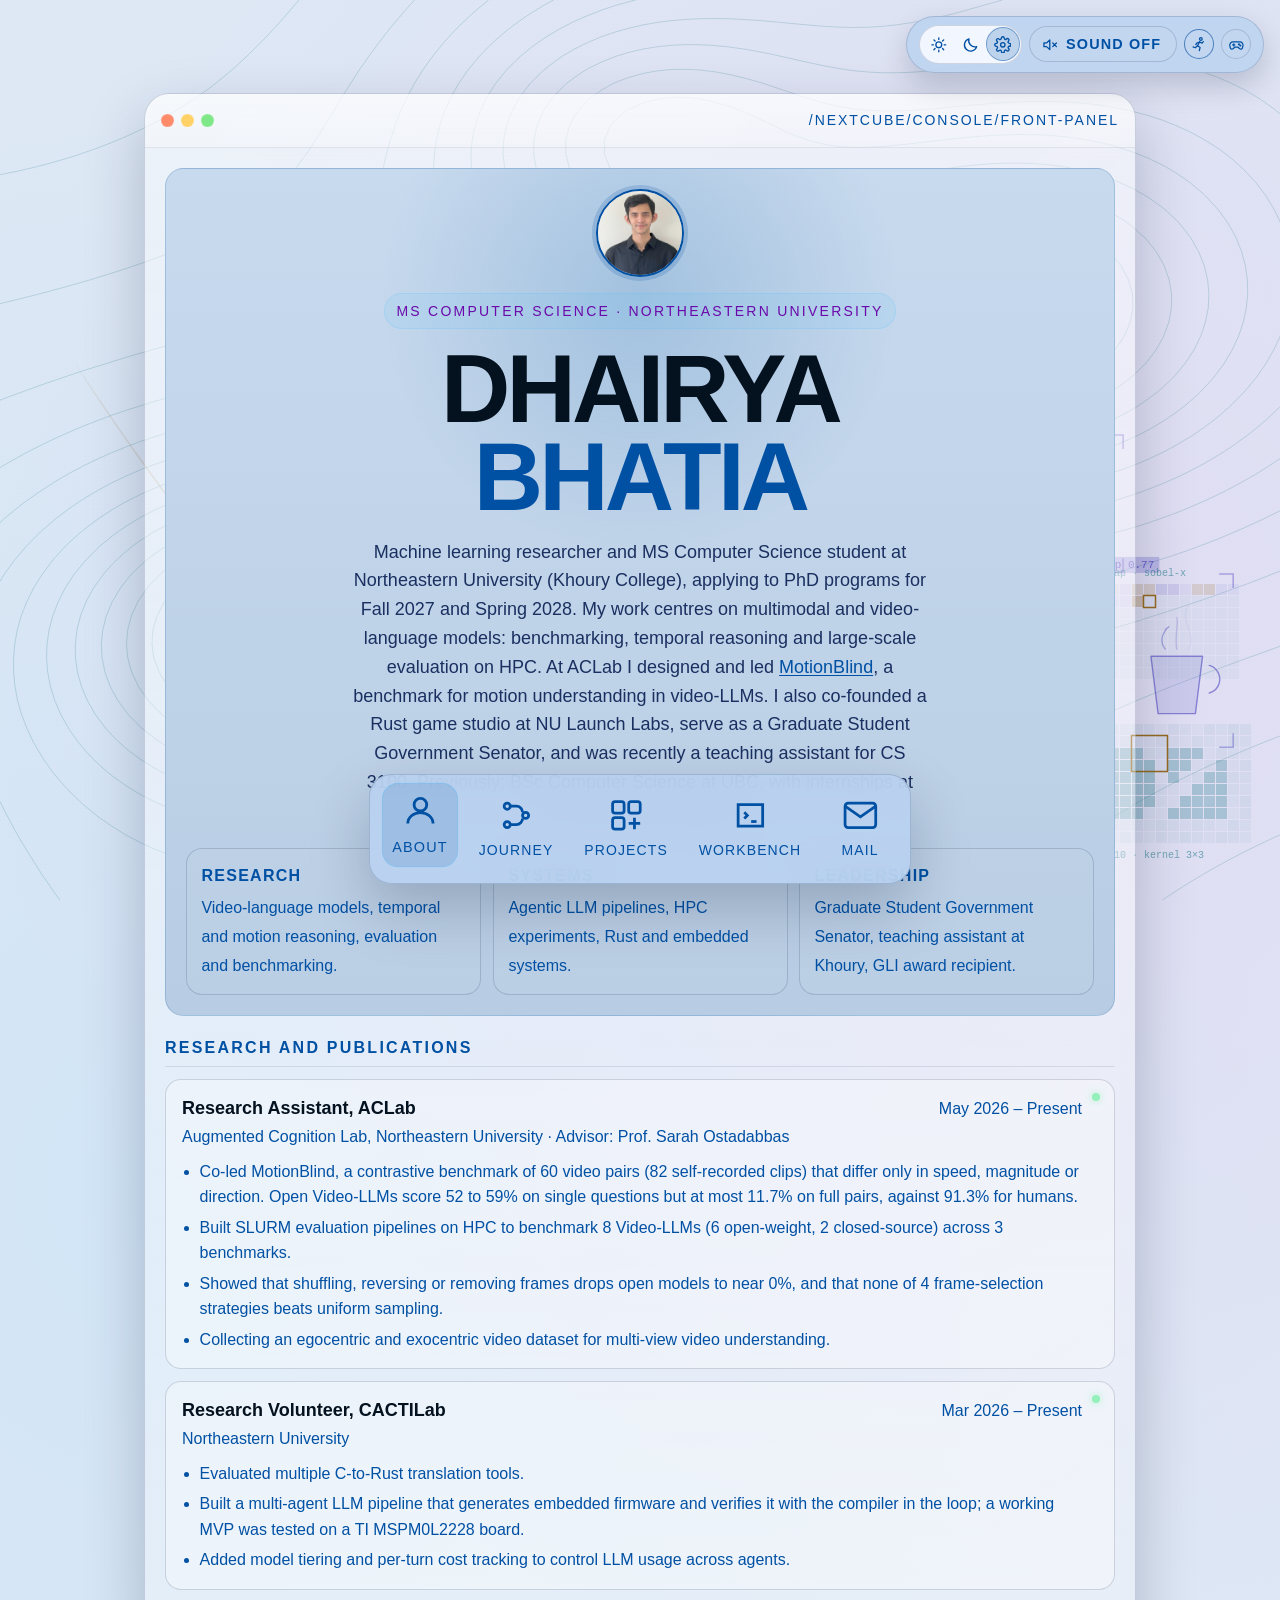
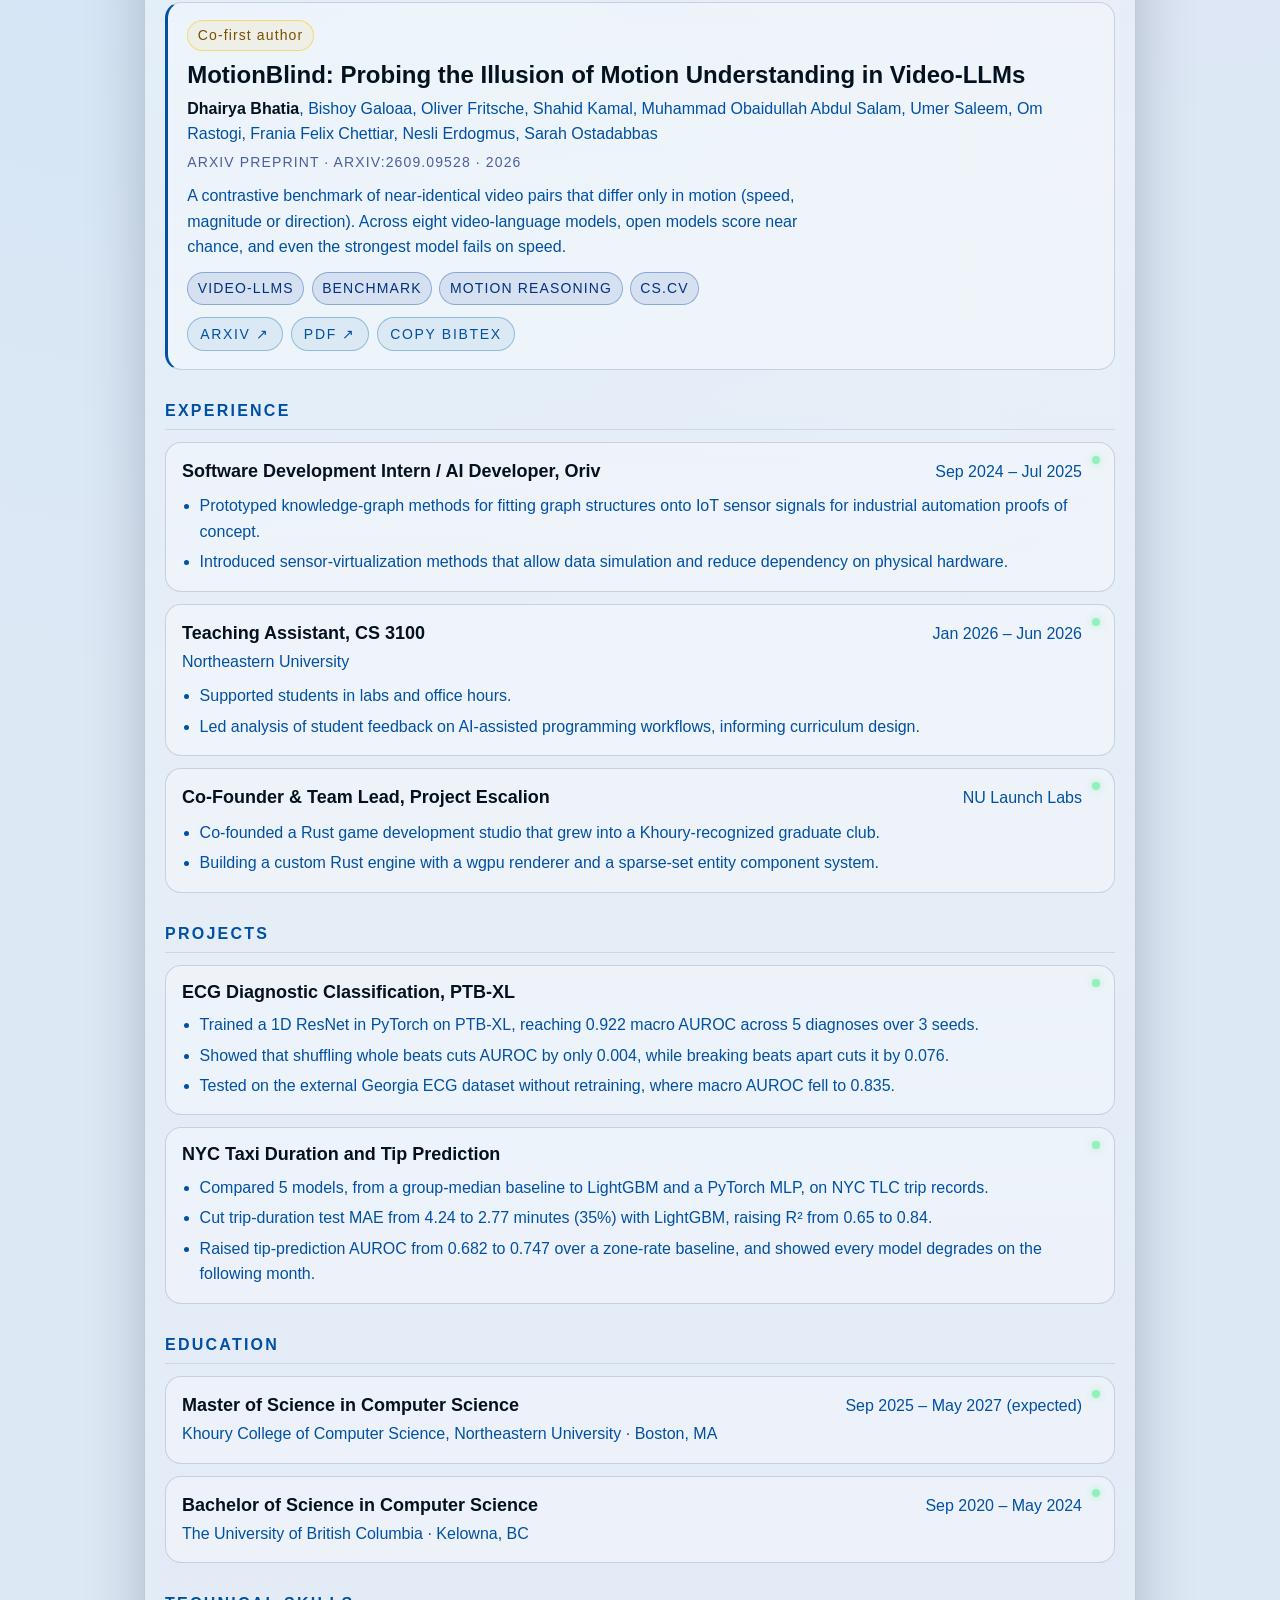
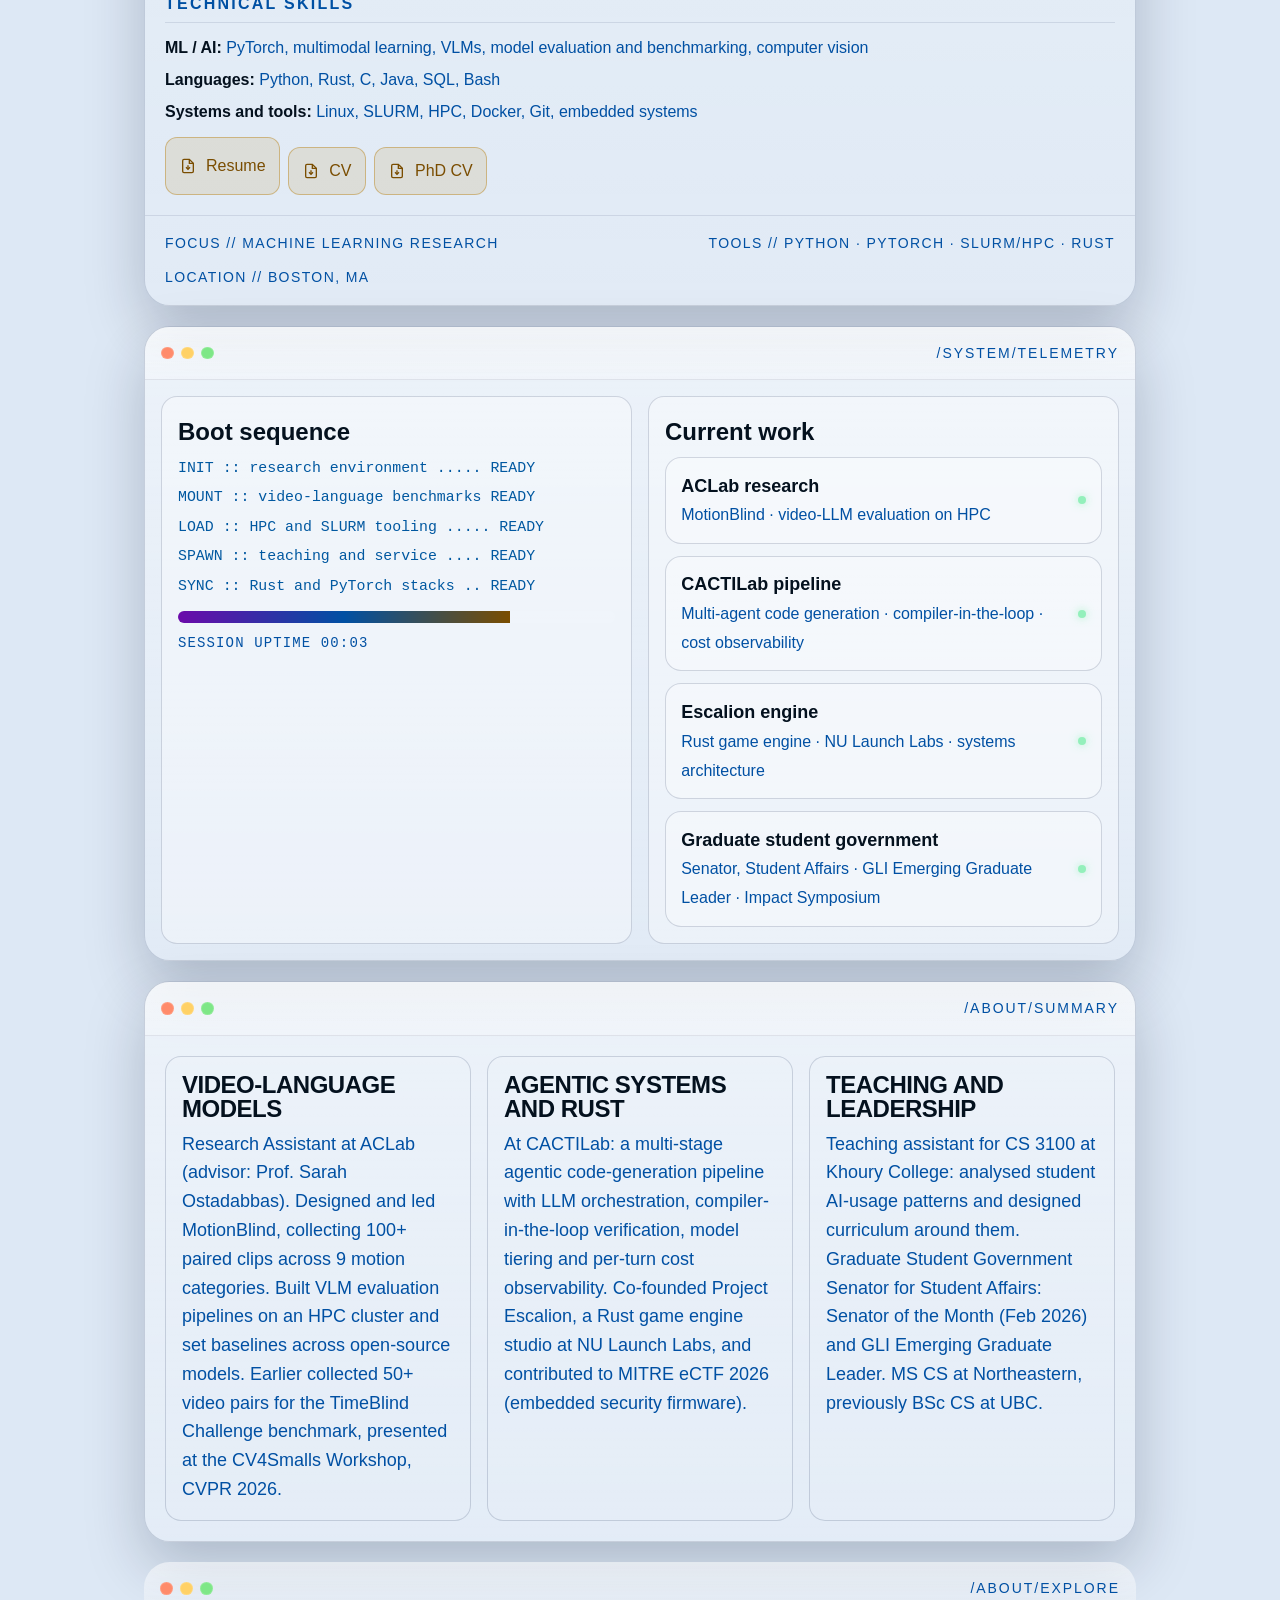
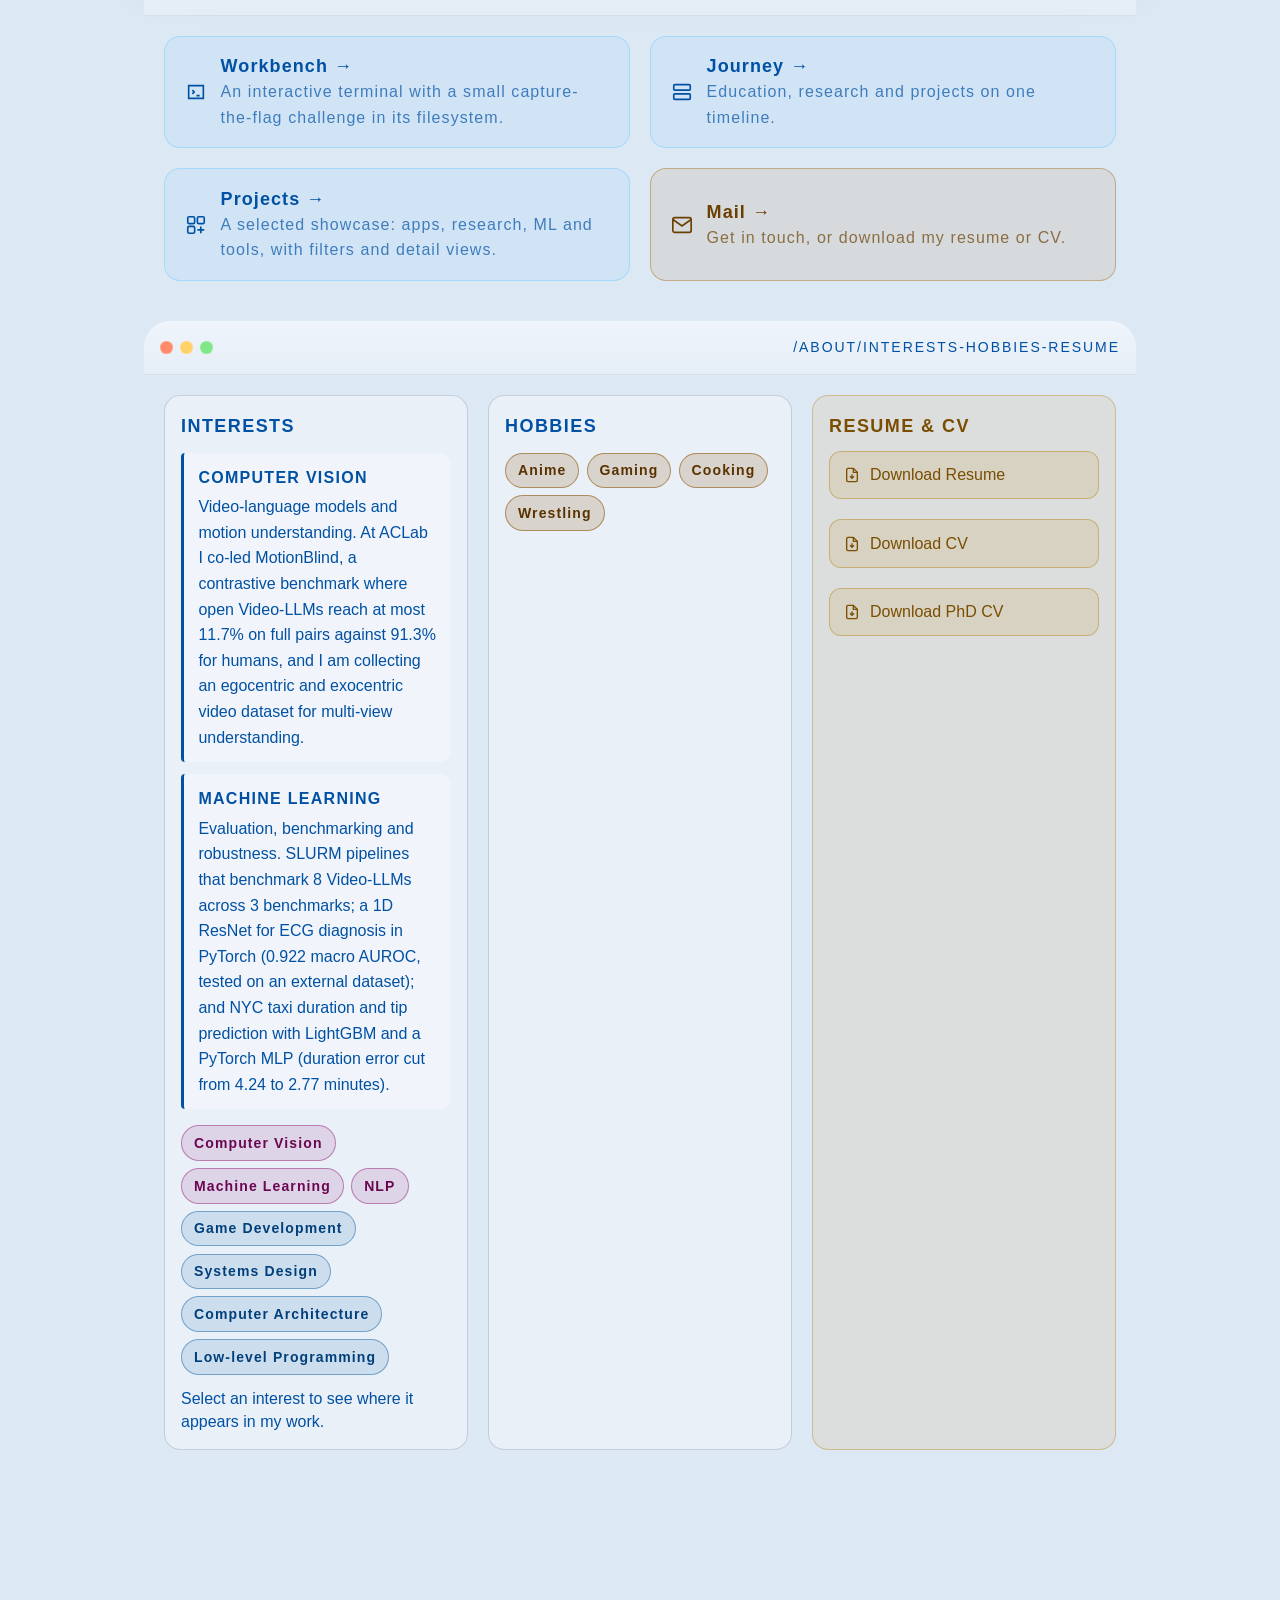
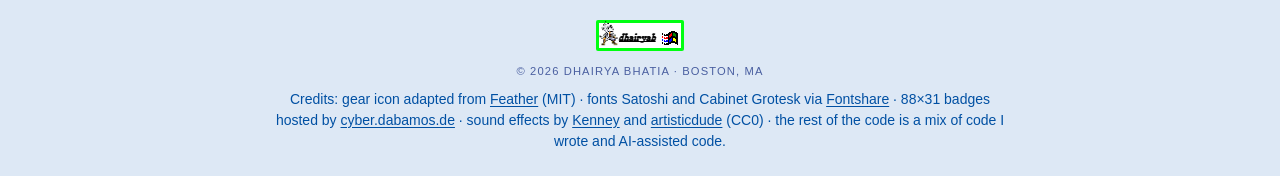
==== commit 5d3f819d: "About: resume layout (research and publications, experience, projects, education, skills); small cir" ====
--- a/index.html
+++ b/index.html
@@ -65,6 +65,7 @@
             </div>
             <div class="cube-main">
               <div class="display">
+                <img class="avatar-chip" src="[data-uri]" alt="Dhairya Bhatia" width="88" height="88" />
                 <p class="eyebrow">MS Computer Science · Northeastern University</p>
                 <h1 id="hero-title">Dhairya <span class="accent">Bhatia</span></h1>
                 <p class="lede">Machine learning researcher and MS Computer Science student at Northeastern University (Khoury College), applying to PhD programs for Fall 2027 and Spring 2028. My work centres on multimodal and video-language models: benchmarking, temporal reasoning and large-scale evaluation on HPC. At ACLab I designed and led <a class="inline-link" href="#pub-motionblind">MotionBlind</a>, a benchmark for motion understanding in video-LLMs. I also co-founded a Rust game studio at NU Launch Labs, serve as a Graduate Student Government Senator, and was recently a teaching assistant for CS 3100. Previously: BSc Computer Science at UBC, with internships at Oriv and Intella Payments.</p>
@@ -74,68 +75,43 @@
                   <div class="philo-card"><strong>Leadership</strong><span>Graduate Student Government Senator, teaching assistant at Khoury, GLI award recipient.</span></div>
                 </div>
               </div>
-              <section class="career" aria-label="Experience and education">
-              <div class="career-col">
+              <section class="career" aria-label="Research, publications, experience and education">
+              <div class="career-sec">
+                <h2 class="career-h">Research and publications</h2>
+                <article class="career-item"><div class="ci-head"><h3>Research Assistant, ACLab</h3><span class="ci-date">May 2026 – Present</span></div><span class="meta">Augmented Cognition Lab, Northeastern University · Advisor: Prof. Sarah Ostadabbas</span><ul><li>Co-led MotionBlind, a contrastive benchmark of 60 video pairs (82 self-recorded clips) that differ only in speed, magnitude or direction. Open Video-LLMs score 52 to 59% on single questions but at most 11.7% on full pairs, against 91.3% for humans.</li><li>Built SLURM evaluation pipelines on HPC to benchmark 8 Video-LLMs (6 open-weight, 2 closed-source) across 3 benchmarks.</li><li>Showed that shuffling, reversing or removing frames drops open models to near 0%, and that none of 4 frame-selection strategies beats uniform sampling.</li><li>Collecting an egocentric and exocentric video dataset for multi-view video understanding.</li></ul></article>
+                <article class="career-item"><div class="ci-head"><h3>Research Volunteer, CACTILab</h3><span class="ci-date">Mar 2026 – Present</span></div><span class="meta">Northeastern University</span><ul><li>Evaluated multiple C-to-Rust translation tools.</li><li>Built a multi-agent LLM pipeline that generates embedded firmware and verifies it with the compiler in the loop; a working MVP was tested on a TI MSPM0L2228 board.</li><li>Added model tiering and per-turn cost tracking to control LLM usage across agents.</li></ul></article>
+                <div class="pub-list" id="publications-list">
+          <article class="pub-card" id="pub-motionblind">
+            <h3 class="pub-title">MotionBlind: Probing the Illusion of Motion Understanding in Video-LLMs</h3>
+            <p class="pub-authors"><strong class="pub-self">Dhairya Bhatia</strong>, Bishoy Galoaa, et al.</p>
+            <p class="pub-meta">arXiv preprint · arXiv:2609.09528 · 2026</p>
+            <div class="pub-actions"><a class="run-btn" href="https://arxiv.org/abs/2609.09528" target="_blank" rel="noopener">arXiv ↗</a></div>
+          </article>
+        </div>
+              </div>
+              <div class="career-sec">
                 <h2 class="career-h">Experience</h2>
-                <article class="career-item">
-                  <h3>Research Assistant</h3>
-                  <span class="meta">ACLab, Northeastern University · May 2026 – Present · Advisor: Prof. Sarah Ostadabbas</span>
-                  <ul>
-                    <li>Co-led MotionBlind, a contrastive benchmark of 60 video pairs. Open Video-LLMs score 52 to 59% on single questions but at most 11.7% on full pairs, against 91.3% for humans.</li>
-                    <li>Built SLURM evaluation pipelines on HPC to benchmark 8 Video-LLMs across 3 benchmarks.</li>
-                    <li>Collecting an egocentric and exocentric video dataset for multi-view video understanding.</li>
-                  </ul>
-                </article>
-                <article class="career-item">
-                  <h3>Research Volunteer</h3>
-                  <span class="meta">CACTILab, Northeastern University · Mar 2026 – Present</span>
-                  <ul>
-                    <li>Built a multi-agent LLM pipeline that generates embedded firmware and verifies it with the compiler in the loop; a working MVP was tested on a TI MSPM0L2228 board.</li>
-                    <li>Added model tiering and per-turn cost tracking to control LLM usage across agents.</li>
-                  </ul>
-                </article>
-                <article class="career-item">
-                  <h3>Teaching Assistant, CS 3100</h3>
-                  <span class="meta">Northeastern University · Jan 2026 – Jun 2026</span>
-                  <ul>
-                    <li>Supported students in labs and office hours.</li>
-                    <li>Led analysis of student feedback on AI-assisted programming workflows, informing curriculum design.</li>
-                  </ul>
-                </article>
-                <article class="career-item">
-                  <h3>Co-Founder &amp; Team Lead, Project Escalion</h3>
-                  <span class="meta">NU Launch Labs</span>
-                  <ul>
-                    <li>Co-founded a Rust game development studio that grew into a Khoury-recognized graduate club.</li>
-                    <li>Building a custom Rust engine with a wgpu renderer and a sparse-set entity component system.</li>
-                  </ul>
-                </article>
-                <article class="career-item">
-                  <h3>Software Development Intern / AI Developer</h3>
-                  <span class="meta">Oriv · Sep 2024 – Jul 2025</span>
-                  <ul>
-                    <li>Prototyped knowledge-graph methods for fitting graph structures onto IoT sensor signals for industrial automation proofs of concept.</li>
-                    <li>Introduced sensor-virtualization methods that allow data simulation and reduce dependency on physical hardware.</li>
-                  </ul>
-                </article>
-              </div>
-              <div class="career-col">
+                <article class="career-item"><div class="ci-head"><h3>Software Development Intern / AI Developer, Oriv</h3><span class="ci-date">Sep 2024 – Jul 2025</span></div><ul><li>Prototyped knowledge-graph methods for fitting graph structures onto IoT sensor signals for industrial automation proofs of concept.</li><li>Introduced sensor-virtualization methods that allow data simulation and reduce dependency on physical hardware.</li></ul></article>
+                <article class="career-item"><div class="ci-head"><h3>Teaching Assistant, CS 3100</h3><span class="ci-date">Jan 2026 – Jun 2026</span></div><span class="meta">Northeastern University</span><ul><li>Supported students in labs and office hours.</li><li>Led analysis of student feedback on AI-assisted programming workflows, informing curriculum design.</li></ul></article>
+                <article class="career-item"><div class="ci-head"><h3>Co-Founder &amp; Team Lead, Project Escalion</h3><span class="ci-date">NU Launch Labs</span></div><ul><li>Co-founded a Rust game development studio that grew into a Khoury-recognized graduate club.</li><li>Building a custom Rust engine with a wgpu renderer and a sparse-set entity component system.</li></ul></article>
+              </div>
+              <div class="career-sec">
+                <h2 class="career-h">Projects</h2>
+                <article class="career-item"><div class="ci-head"><h3>ECG Diagnostic Classification, PTB-XL</h3><span class="ci-date"></span></div><ul><li>Trained a 1D ResNet in PyTorch on PTB-XL, reaching 0.922 macro AUROC across 5 diagnoses over 3 seeds.</li><li>Showed that shuffling whole beats cuts AUROC by only 0.004, while breaking beats apart cuts it by 0.076.</li><li>Tested on the external Georgia ECG dataset without retraining, where macro AUROC fell to 0.835.</li></ul></article>
+                <article class="career-item"><div class="ci-head"><h3>NYC Taxi Duration and Tip Prediction</h3><span class="ci-date"></span></div><ul><li>Compared 5 models, from a group-median baseline to LightGBM and a PyTorch MLP, on NYC TLC trip records.</li><li>Cut trip-duration test MAE from 4.24 to 2.77 minutes (35%) with LightGBM, raising R² from 0.65 to 0.84.</li><li>Raised tip-prediction AUROC from 0.682 to 0.747 over a zone-rate baseline, and showed every model degrades on the following month.</li></ul></article>
+              </div>
+              <div class="career-sec">
                 <h2 class="career-h">Education</h2>
-                <article class="career-item">
-                  <h3>Master of Science in Computer Science</h3>
-                  <span class="meta">Khoury College of Computer Science, Northeastern University · Boston, MA · Sep 2025 – May 2027 (expected)</span>
-                </article>
-                <article class="career-item">
-                  <h3>Bachelor of Science in Computer Science</h3>
-                  <span class="meta">The University of British Columbia · Kelowna, BC · Sep 2020 – May 2024</span>
-                </article>
+                <article class="career-item"><div class="ci-head"><h3>Master of Science in Computer Science</h3><span class="ci-date">Sep 2025 – May 2027 (expected)</span></div><span class="meta">Khoury College of Computer Science, Northeastern University · Boston, MA</span></article>
+                <article class="career-item"><div class="ci-head"><h3>Bachelor of Science in Computer Science</h3><span class="ci-date">Sep 2020 – May 2024</span></div><span class="meta">The University of British Columbia · Kelowna, BC</span></article>
+              </div>
+              <div class="career-sec">
                 <h2 class="career-h">Technical skills</h2>
                 <div class="career-skills">
                   <p><b>ML / AI:</b> PyTorch, multimodal learning, VLMs, model evaluation and benchmarking, computer vision</p>
                   <p><b>Languages:</b> Python, Rust, C, Java, SQL, Bash</p>
                   <p><b>Systems and tools:</b> Linux, SLURM, HPC, Docker, Git, embedded systems</p>
                 </div>
-                <h2 class="career-h">Resume</h2>
                 <div class="career-links">
                   <a href="/resume/Dhairya_Bhatia_Resume.pdf" target="_blank" rel="noopener" class="resume-dl"><svg width="16" height="16" viewBox="0 0 24 24" fill="none" stroke="currentColor" stroke-width="2" aria-hidden="true"><path d="M14 2H6a2 2 0 0 0-2 2v16a2 2 0 0 0 2 2h12a2 2 0 0 0 2-2V8z"/><polyline points="14 2 14 8 20 8"/><line x1="12" y1="11" x2="12" y2="17"/><polyline points="9 14 12 17 15 14"/></svg>Resume</a>
                   <a href="/cv/Dhairya_Bhatia_CV.pdf" target="_blank" rel="noopener" class="resume-dl"><svg width="16" height="16" viewBox="0 0 24 24" fill="none" stroke="currentColor" stroke-width="2" aria-hidden="true"><path d="M14 2H6a2 2 0 0 0-2 2v16a2 2 0 0 0 2 2h12a2 2 0 0 0 2-2V8z"/><polyline points="14 2 14 8 20 8"/><line x1="12" y1="11" x2="12" y2="17"/><polyline points="9 14 12 17 15 14"/></svg>CV</a>
@@ -158,10 +134,6 @@
             <div class="titlebar" id="tower-title">/system/telemetry</div>
           </div>
           <div class="tower-body">
-            <section class="module avatar-module">
-              <img class="avatar-img" src="[data-uri]" alt="Dhairya Bhatia" width="400" height="400" />
-              <div class="avatar-caption">Dhairya Bhatia · MS CS, Northeastern</div>
-            </section>
             <section class="module">
               <h2 class="section-title">Boot sequence</h2>
               <div class="bootlog" id="boot-lines" ></div>
@@ -181,20 +153,7 @@
         </aside>
       </section>
 
-      <section class="deck pubs" aria-labelledby="pubs-title">
-        <div class="chrome">
-          <div class="dots" aria-hidden="true"><span></span><span></span><span></span></div>
-          <div class="titlebar" id="pubs-title">/about/publications</div>
-        </div>
-        <div class="pub-list" id="publications-list">
-          <article class="pub-card" id="pub-motionblind">
-            <h3 class="pub-title">MotionBlind: Probing the Illusion of Motion Understanding in Video-LLMs</h3>
-            <p class="pub-authors"><strong class="pub-self">Dhairya Bhatia</strong>, Bishoy Galoaa, et al.</p>
-            <p class="pub-meta">arXiv preprint · arXiv:2609.09528 · 2026</p>
-            <div class="pub-actions"><a class="run-btn" href="https://arxiv.org/abs/2609.09528" target="_blank" rel="noopener">arXiv ↗</a></div>
-          </article>
-        </div>
-      </section>
+      
 
       <section class="deck" aria-labelledby="deck-title">
         <div class="chrome">
--- a/style.css
+++ b/style.css
@@ -89,10 +89,14 @@
     #panel-about .display{text-align:center}
     #panel-about .display .eyebrow,#panel-about .display h1,#panel-about .display .lede{margin-inline:auto}
     #panel-about .philo-card{text-align:left}
-    #panel-about .tower-body{grid-template-columns:repeat(3,minmax(0,1fr))}
-    .career{display:grid;grid-template-columns:repeat(2,minmax(0,1fr));gap:1.25rem}
-    .career-col{display:grid;align-content:start;gap:.75rem}
-    .career-h{font-family:var(--font-display);font-size:var(--text-sm);letter-spacing:.14em;text-transform:uppercase;color:var(--color-primary);margin:.25rem 0 0}
+    #panel-about .tower-body{grid-template-columns:repeat(2,minmax(0,1fr))}
+    .career{display:grid;grid-template-columns:minmax(0,1fr);gap:1.5rem}
+    .avatar-chip{display:block;width:5.5rem;height:5.5rem;margin:0 auto 1rem;border-radius:50%;object-fit:cover;object-position:center 15%;border:2px solid var(--color-primary);box-shadow:0 0 0 4px color-mix(in srgb,var(--color-primary) 18%,transparent)}
+    .career-sec{display:grid;align-content:start;gap:.75rem}
+    .career .pub-list{padding:0}
+    .ci-head{display:flex;justify-content:space-between;align-items:baseline;gap:.25rem 1rem;flex-wrap:wrap}
+    .ci-date{font-size:var(--text-sm);color:var(--color-text-muted);white-space:nowrap}
+    .career-h{font-family:var(--font-display);font-size:var(--text-sm);letter-spacing:.14em;text-transform:uppercase;color:var(--color-primary);padding-bottom:.35rem;border-bottom:1px solid var(--color-divider);margin:.25rem 0 0}
     .career-item{position:relative;padding:1rem 2rem 1rem 1rem;border-radius:1rem;border:1px solid var(--color-border);background:rgba(255,255,255,.03)}
     [data-theme="light"] .career-item{background:rgba(255,255,255,.35)}
     .career-item h3{font-size:var(--text-base);line-height:1.2;margin:0}
@@ -101,7 +105,7 @@
     .career-skills{display:grid;gap:.4rem;font-size:var(--text-sm);color:var(--color-text-muted)}
     .career-skills b{color:var(--color-text);font-weight:600}
     .career-links{display:flex;flex-wrap:wrap;gap:.5rem}
-    @media (max-width:1080px){.career{grid-template-columns:1fr}#panel-about .tower-body{grid-template-columns:1fr}}
+    @media (max-width:1080px){#panel-about .tower-body{grid-template-columns:1fr}}
     @media (max-width:1080px){.hero-rack,.bay-main,.deck-grid{grid-template-columns:1fr}.project-rack,.philosophy{grid-template-columns:1fr}.masthead{width:fit-content}}
     @media (max-width:680px){
       .shell{padding:.75rem}
@@ -118,9 +122,6 @@
     }
     :root[data-motion="reduced"] *,:root[data-motion="reduced"] *::before,:root[data-motion="reduced"] *::after{animation-duration:.01ms !important;transition-duration:.01ms !important;scroll-behavior:auto !important}
 
-    .avatar-module{padding:0;overflow:hidden;border-radius:1rem;border:1px solid var(--color-border);background:linear-gradient(180deg,#161d2d,#0d121b)}
-    .avatar-img{width:100%;aspect-ratio:1/1;object-fit:cover;object-position:center 15%;display:block;filter:contrast(1.03) saturate(0.96)}
-    .avatar-caption{padding:.65rem 1rem;font-size:var(--text-xs);letter-spacing:.12em;text-transform:uppercase;color:var(--color-text-muted);border-top:1px solid var(--color-divider)}
 
     @media(min-width:781px){
       .bay-main>.section-copy:first-child{position:sticky;top:1rem;align-self:start}
@@ -301,21 +302,12 @@
     .career-item::after,.row::after{content:"";width:.5rem;height:.5rem;border-radius:50%;background:rgb(147,240,187);box-shadow:0 0 8px rgba(147,240,187,.8);animation:led 2.6s ease-in-out infinite}
     .career-item::after{position:absolute;right:.9rem;top:.8rem}
     .row::after{align-self:center;flex:none}
-    .career-col .career-item:nth-child(2)::after,.module-grid .row:nth-child(2)::after{animation-delay:-.5s}
-    .career-col .career-item:nth-child(3)::after,.module-grid .row:nth-child(3)::after{animation-delay:-1s}
-    .career-col .career-item:nth-child(4)::after,.module-grid .row:nth-child(4)::after{animation-delay:-1.5s}
+    .career-sec .career-item:nth-child(2)::after,.module-grid .row:nth-child(2)::after{animation-delay:-.5s}
+    .career-sec .career-item:nth-child(3)::after,.module-grid .row:nth-child(3)::after{animation-delay:-1s}
+    .career-sec .career-item:nth-child(4)::after,.module-grid .row:nth-child(4)::after{animation-delay:-1.5s}
     @keyframes led{0%,100%{opacity:.35;transform:scale(.8)}50%{opacity:1;transform:scale(1.15)}}
     .uptime{margin:.6rem 0 0;font-family:ui-monospace,SFMono-Regular,Menlo,monospace;font-size:var(--text-xs);letter-spacing:.08em;text-transform:uppercase;color:var(--color-text-muted)}
     .uptime span{color:var(--color-primary);font-variant-numeric:tabular-nums}
-    .avatar-module{position:relative}
-    .avatar-module::before{content:"";position:absolute;z-index:1;inset:7% 20% 26% 20%;pointer-events:none;animation:bracket-breathe 3.2s ease-in-out infinite;
-      background:linear-gradient(rgb(140,170,255),rgb(140,170,255)) top left/22px 2px,linear-gradient(rgb(140,170,255),rgb(140,170,255)) top left/2px 22px,
-      linear-gradient(rgb(140,170,255),rgb(140,170,255)) top right/22px 2px,linear-gradient(rgb(140,170,255),rgb(140,170,255)) top right/2px 22px,
-      linear-gradient(rgb(140,170,255),rgb(140,170,255)) bottom left/22px 2px,linear-gradient(rgb(140,170,255),rgb(140,170,255)) bottom left/2px 22px,
-      linear-gradient(rgb(140,170,255),rgb(140,170,255)) bottom right/22px 2px,linear-gradient(rgb(140,170,255),rgb(140,170,255)) bottom right/2px 22px;
-      background-repeat:no-repeat;opacity:.75}
-    .avatar-module::after{content:"person 0.98";position:absolute;z-index:1;left:20%;top:calc(7% - 1.15rem);padding:.05rem .45rem;border-radius:3px;background:rgba(20,32,90,.78);color:#dbe6ff;font:11px ui-monospace,SFMono-Regular,Menlo,monospace;pointer-events:none}
-    @keyframes bracket-breathe{0%,100%{transform:scale(1)}50%{transform:scale(1.035)}}
     .live-dots span{transition:transform .15s var(--ease-out),filter .2s}
     .live-dots span:hover{transform:scale(1.25);filter:brightness(1.15)}
     .live-dots span:active{transform:scale(.9)}
@@ -327,7 +319,7 @@
     .flash-ring{animation:ring-flash 1.1s var(--ease-out)}
     @keyframes ring-flash{0%,100%{box-shadow:0 0 0 0 transparent}30%{box-shadow:0 0 0 4px color-mix(in srgb,var(--color-primary) 45%,transparent)}}
     :root[data-motion="reduced"] .tilt,:root[data-motion="reduced"] .tilt.tilting{transform:none}
-    :root[data-motion="reduced"] #hero-title .accent,:root[data-motion="reduced"] .career-item::after,:root[data-motion="reduced"] .row::after,:root[data-motion="reduced"] .avatar-module::before,:root[data-motion="reduced"] .flash-ring{animation:none}
+    :root[data-motion="reduced"] #hero-title .accent,:root[data-motion="reduced"] .career-item::after,:root[data-motion="reduced"] .row::after,:root[data-motion="reduced"] .flash-ring{animation:none}
 
     /* Theme control: sun, moon and gear (auto) */
     .theme-switch{position:relative;display:inline-flex;padding:.15rem;border:1px solid var(--color-border);border-radius:999px;background:var(--color-surface-2)}
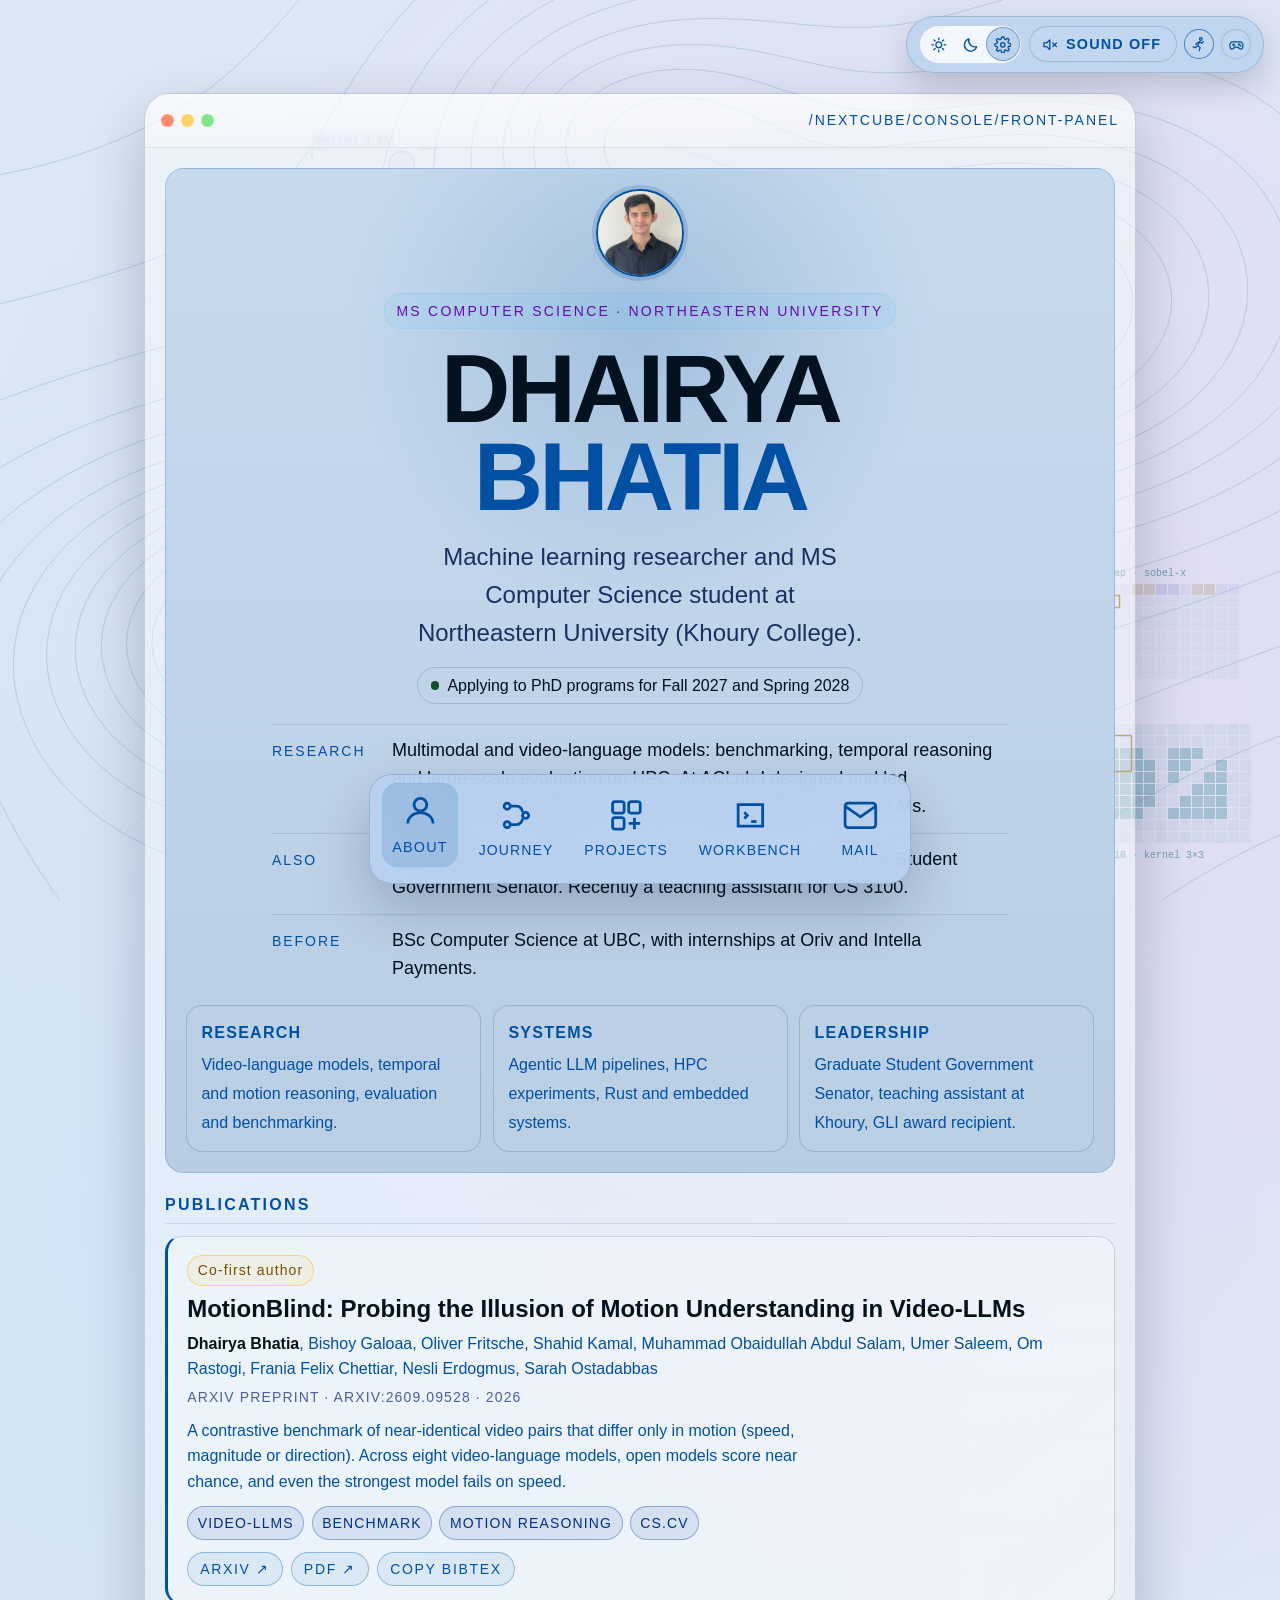
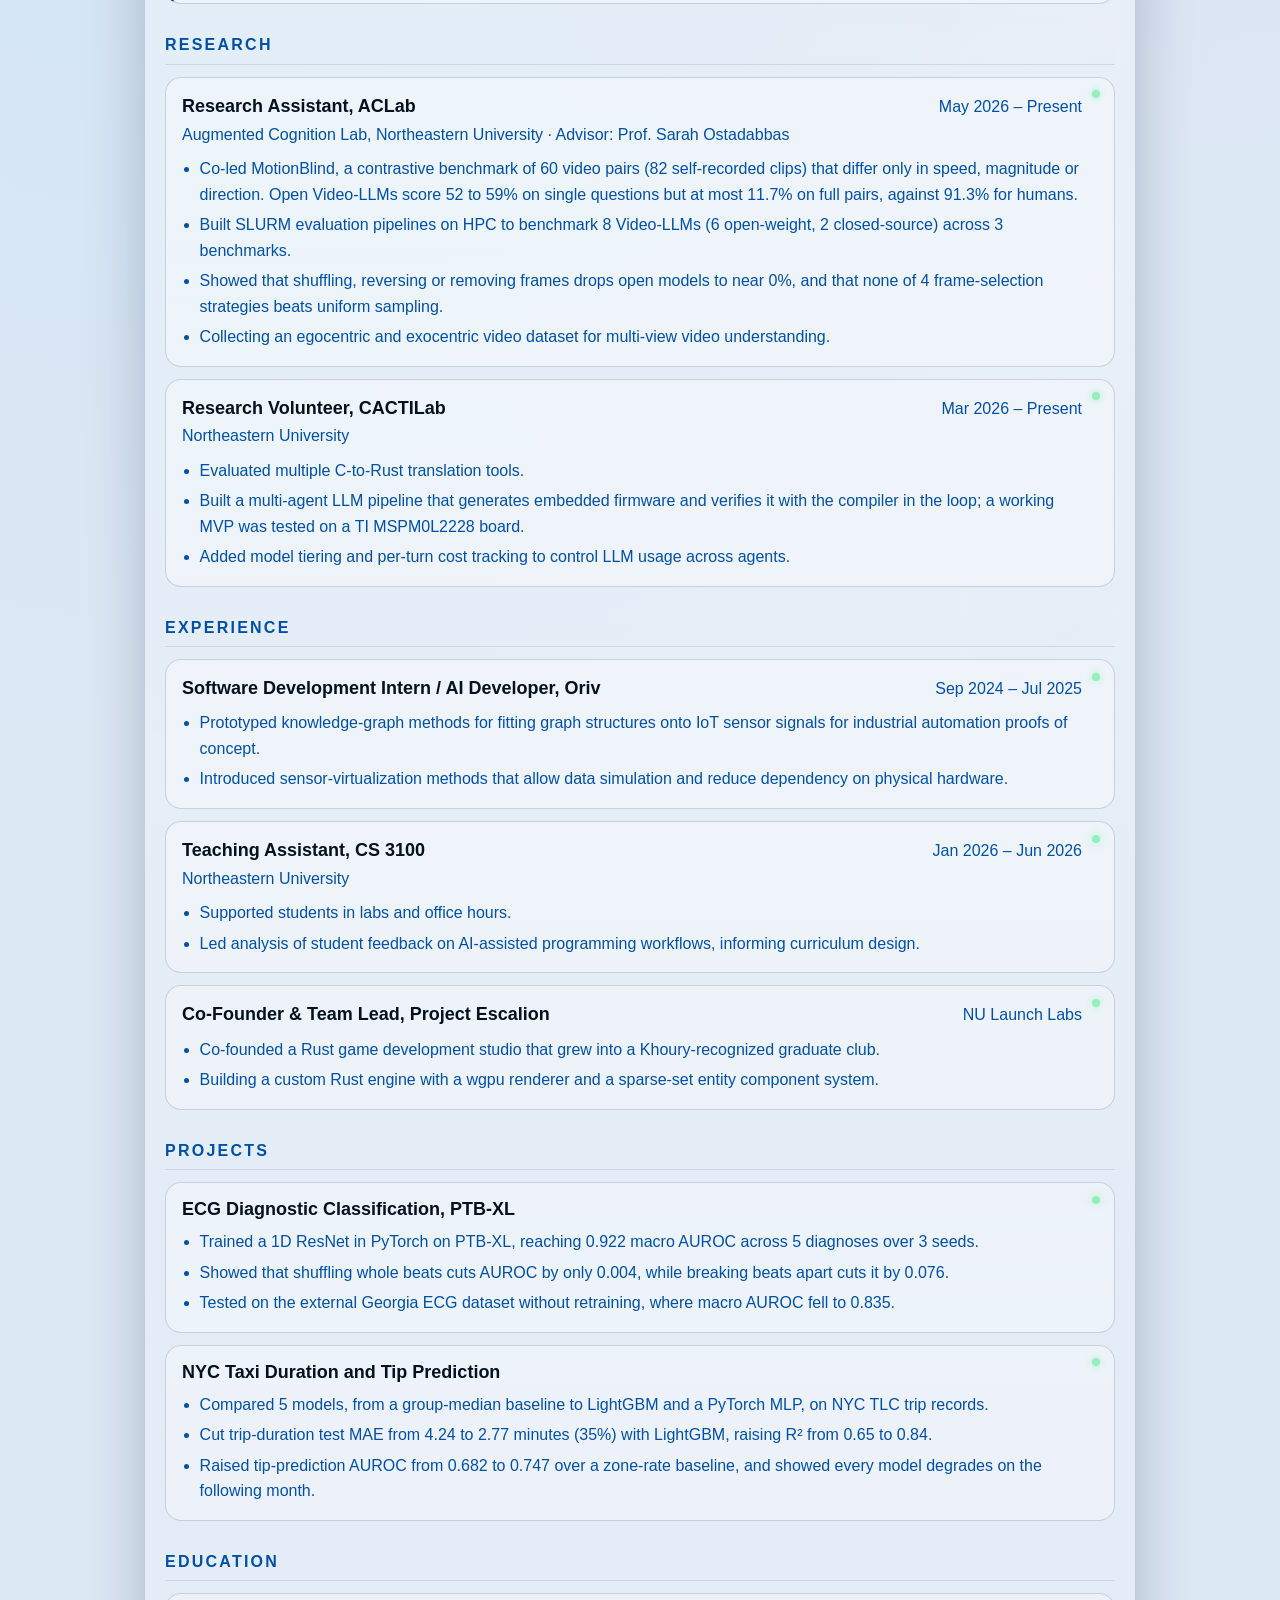
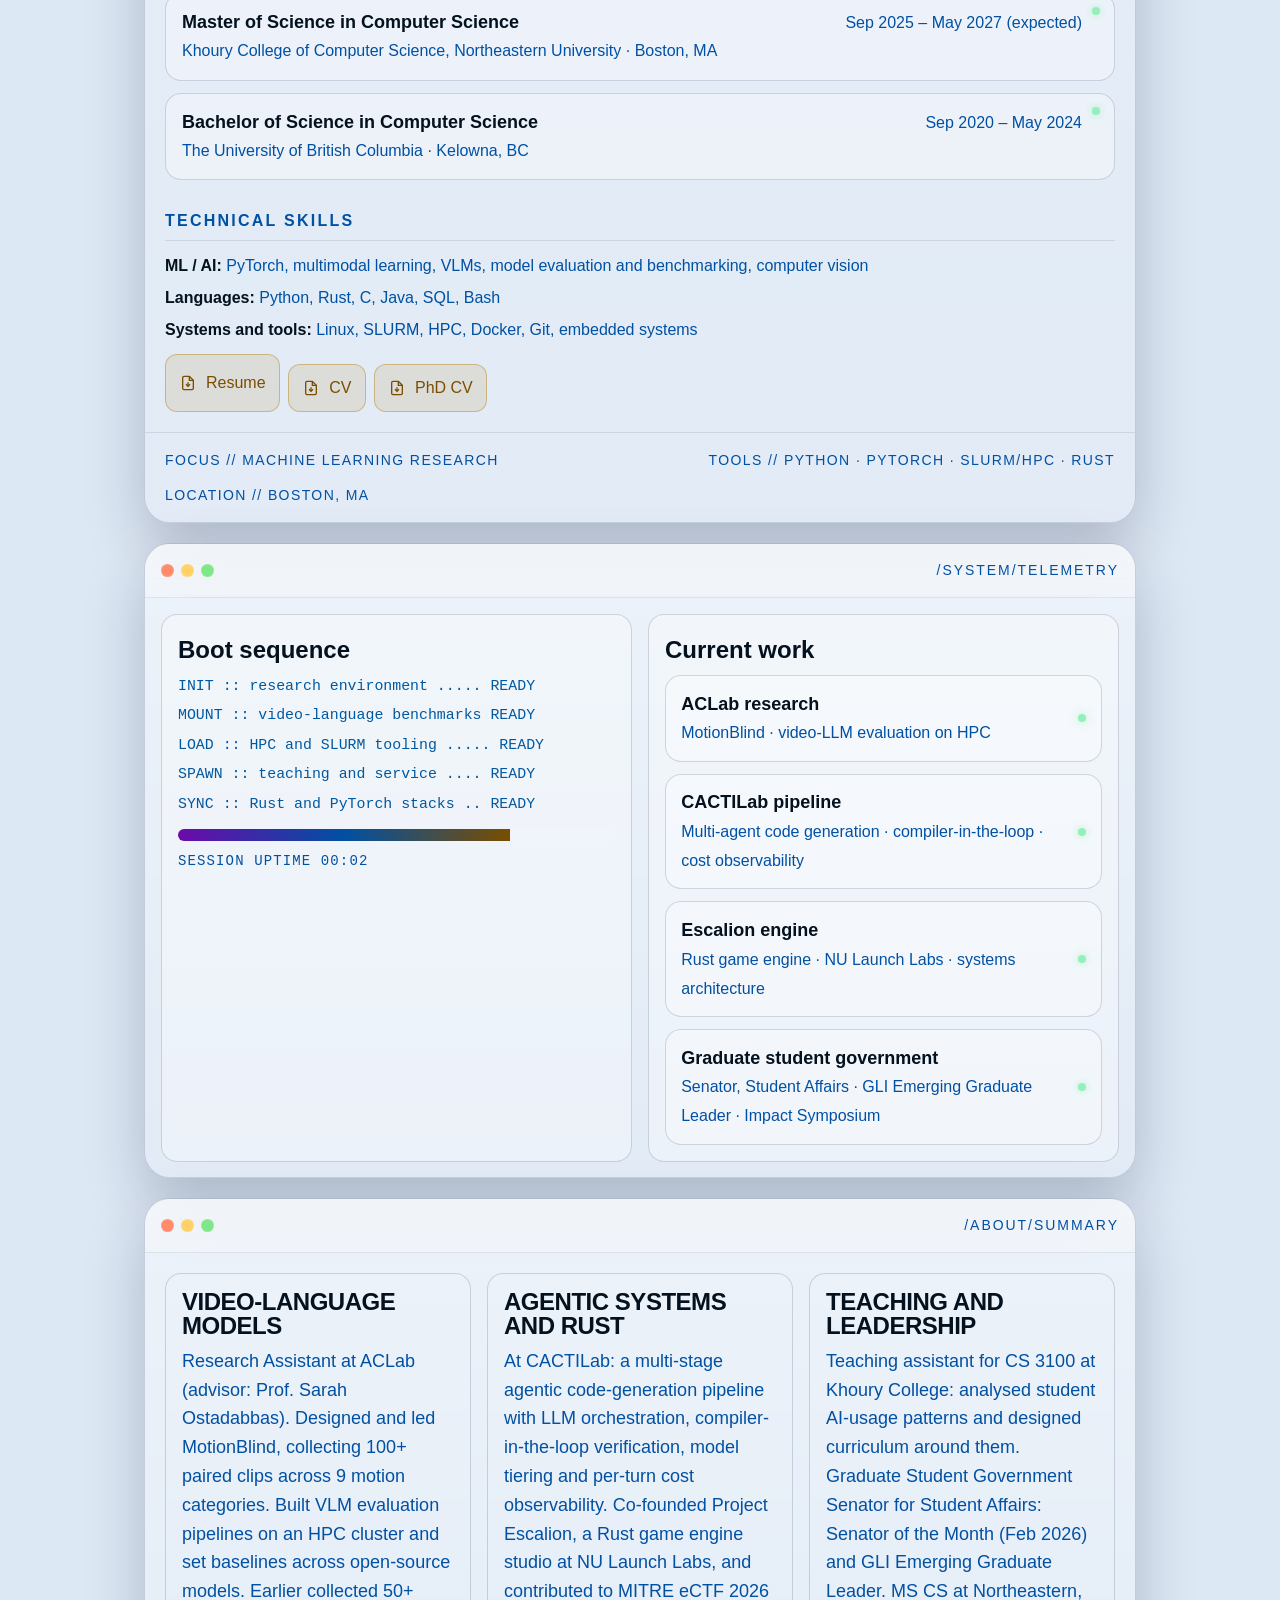
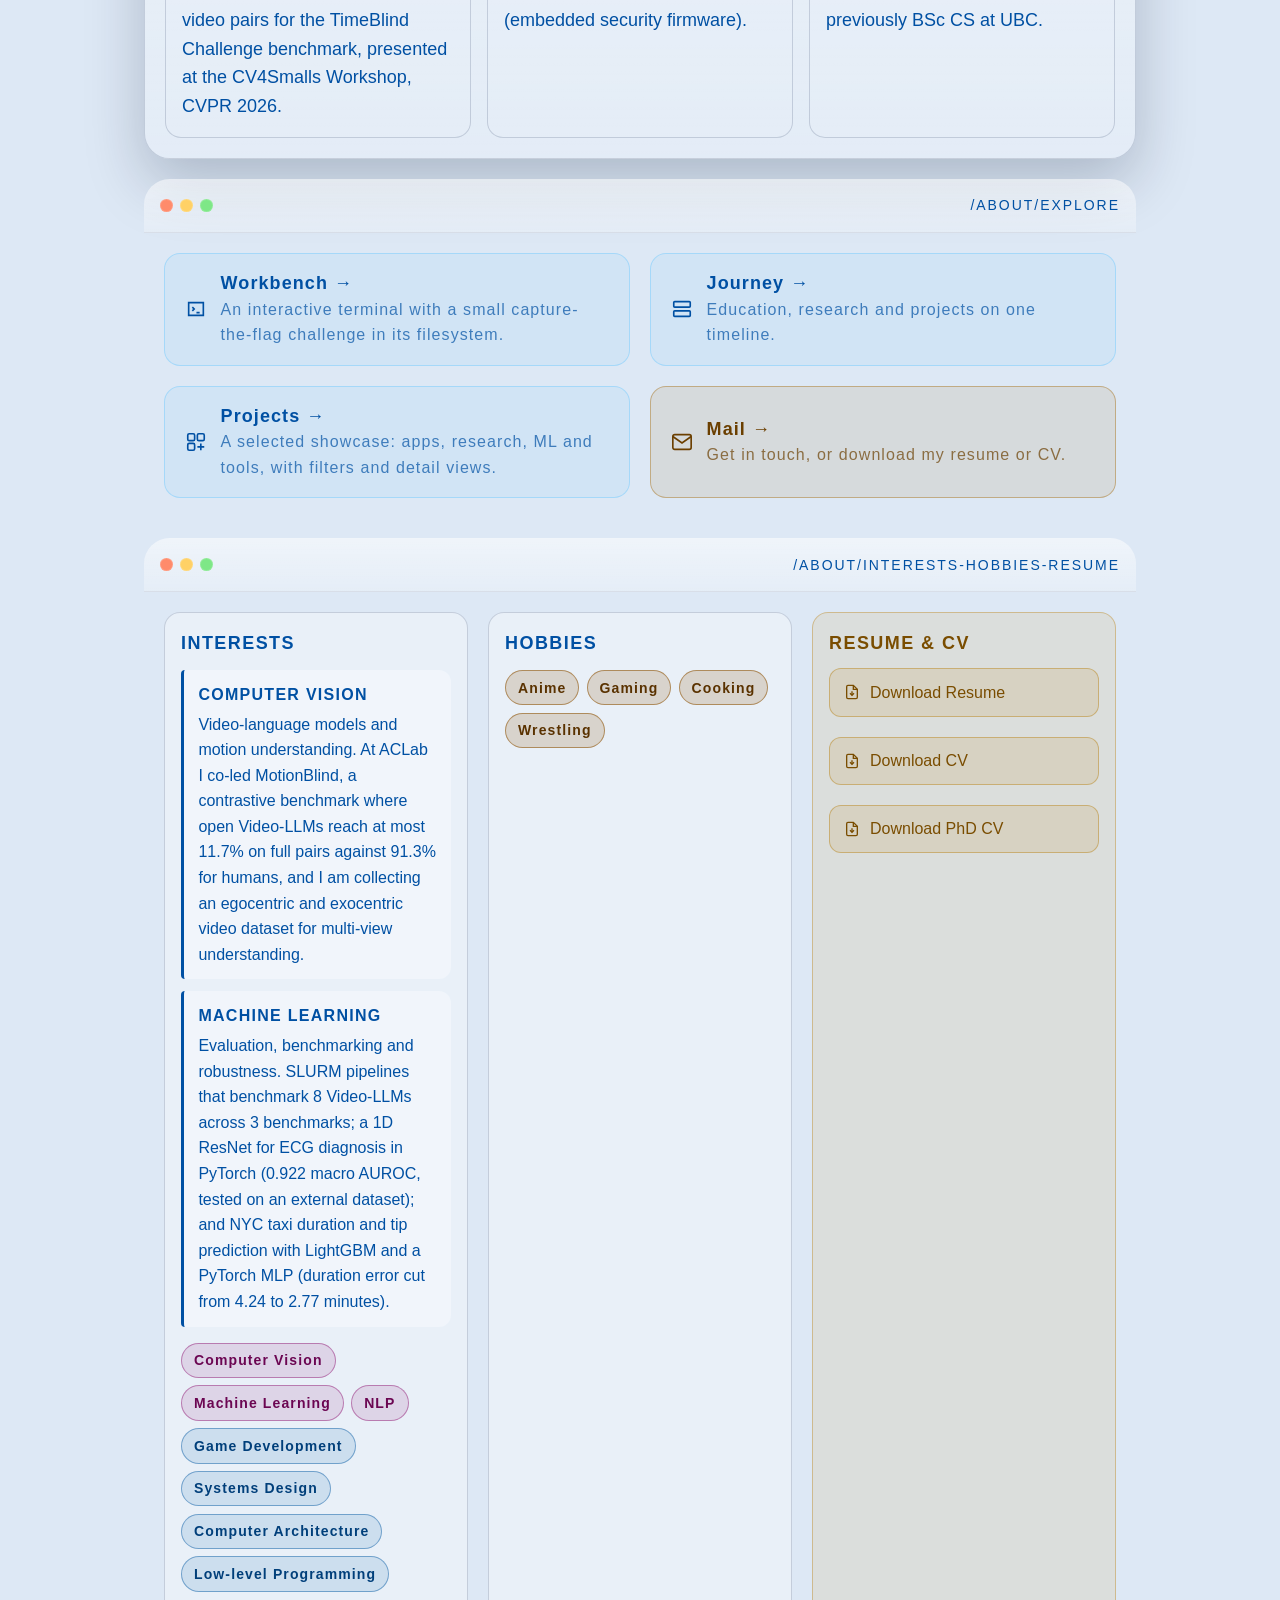
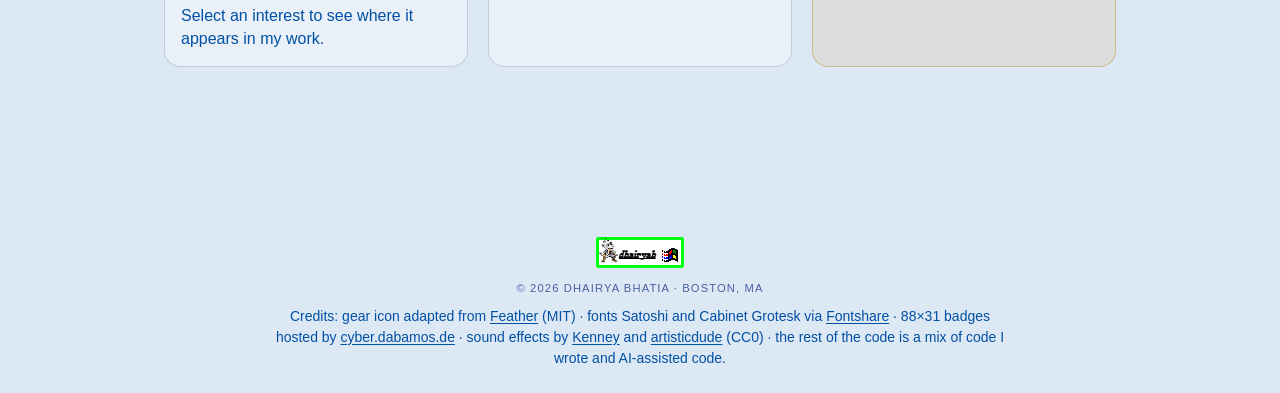
==== commit c6bf470f: "About: Publications first, then Research; structured intro under the name" ====
--- a/index.html
+++ b/index.html
@@ -68,7 +68,13 @@
                 <img class="avatar-chip" src="[data-uri]" alt="Dhairya Bhatia" width="88" height="88" />
                 <p class="eyebrow">MS Computer Science · Northeastern University</p>
                 <h1 id="hero-title">Dhairya <span class="accent">Bhatia</span></h1>
-                <p class="lede">Machine learning researcher and MS Computer Science student at Northeastern University (Khoury College), applying to PhD programs for Fall 2027 and Spring 2028. My work centres on multimodal and video-language models: benchmarking, temporal reasoning and large-scale evaluation on HPC. At ACLab I designed and led <a class="inline-link" href="#pub-motionblind">MotionBlind</a>, a benchmark for motion understanding in video-LLMs. I also co-founded a Rust game studio at NU Launch Labs, serve as a Graduate Student Government Senator, and was recently a teaching assistant for CS 3100. Previously: BSc Computer Science at UBC, with internships at Oriv and Intella Payments.</p>
+                <p class="lede lede-main">Machine learning researcher and MS Computer Science student at Northeastern University (Khoury College).</p>
+                <p class="lede-status"><span class="status-dot" aria-hidden="true"></span>Applying to PhD programs for Fall 2027 and Spring 2028</p>
+                <dl class="about-facts">
+                  <div class="fact"><dt>Research</dt><dd>Multimodal and video-language models: benchmarking, temporal reasoning and large-scale evaluation on HPC. At ACLab I designed and led <a class="inline-link" href="#pub-motionblind">MotionBlind</a>, a benchmark for motion understanding in video-LLMs.</dd></div>
+                  <div class="fact"><dt>Also</dt><dd>Co-founded a Rust game studio at NU Launch Labs. Graduate Student Government Senator. Recently a teaching assistant for CS 3100.</dd></div>
+                  <div class="fact"><dt>Before</dt><dd>BSc Computer Science at UBC, with internships at Oriv and Intella Payments.</dd></div>
+                </dl>
                 <div class="philosophy" role="group" aria-label="Focus areas">
                   <div class="philo-card"><strong>Research</strong><span>Video-language models, temporal and motion reasoning, evaluation and benchmarking.</span></div>
                   <div class="philo-card"><strong>Systems</strong><span>Agentic LLM pipelines, HPC experiments, Rust and embedded systems.</span></div>
@@ -77,9 +83,7 @@
               </div>
               <section class="career" aria-label="Research, publications, experience and education">
               <div class="career-sec">
-                <h2 class="career-h">Research and publications</h2>
-                <article class="career-item"><div class="ci-head"><h3>Research Assistant, ACLab</h3><span class="ci-date">May 2026 – Present</span></div><span class="meta">Augmented Cognition Lab, Northeastern University · Advisor: Prof. Sarah Ostadabbas</span><ul><li>Co-led MotionBlind, a contrastive benchmark of 60 video pairs (82 self-recorded clips) that differ only in speed, magnitude or direction. Open Video-LLMs score 52 to 59% on single questions but at most 11.7% on full pairs, against 91.3% for humans.</li><li>Built SLURM evaluation pipelines on HPC to benchmark 8 Video-LLMs (6 open-weight, 2 closed-source) across 3 benchmarks.</li><li>Showed that shuffling, reversing or removing frames drops open models to near 0%, and that none of 4 frame-selection strategies beats uniform sampling.</li><li>Collecting an egocentric and exocentric video dataset for multi-view video understanding.</li></ul></article>
-                <article class="career-item"><div class="ci-head"><h3>Research Volunteer, CACTILab</h3><span class="ci-date">Mar 2026 – Present</span></div><span class="meta">Northeastern University</span><ul><li>Evaluated multiple C-to-Rust translation tools.</li><li>Built a multi-agent LLM pipeline that generates embedded firmware and verifies it with the compiler in the loop; a working MVP was tested on a TI MSPM0L2228 board.</li><li>Added model tiering and per-turn cost tracking to control LLM usage across agents.</li></ul></article>
+                <h2 class="career-h">Publications</h2>
                 <div class="pub-list" id="publications-list">
           <article class="pub-card" id="pub-motionblind">
             <h3 class="pub-title">MotionBlind: Probing the Illusion of Motion Understanding in Video-LLMs</h3>
@@ -88,6 +92,12 @@
             <div class="pub-actions"><a class="run-btn" href="https://arxiv.org/abs/2609.09528" target="_blank" rel="noopener">arXiv ↗</a></div>
           </article>
         </div>
+              </div>
+              <div class="career-sec">
+                <h2 class="career-h">Research</h2>
+                <article class="career-item"><div class="ci-head"><h3>Research Assistant, ACLab</h3><span class="ci-date">May 2026 – Present</span></div><span class="meta">Augmented Cognition Lab, Northeastern University · Advisor: Prof. Sarah Ostadabbas</span><ul><li>Co-led MotionBlind, a contrastive benchmark of 60 video pairs (82 self-recorded clips) that differ only in speed, magnitude or direction. Open Video-LLMs score 52 to 59% on single questions but at most 11.7% on full pairs, against 91.3% for humans.</li><li>Built SLURM evaluation pipelines on HPC to benchmark 8 Video-LLMs (6 open-weight, 2 closed-source) across 3 benchmarks.</li><li>Showed that shuffling, reversing or removing frames drops open models to near 0%, and that none of 4 frame-selection strategies beats uniform sampling.</li><li>Collecting an egocentric and exocentric video dataset for multi-view video understanding.</li></ul></article>
+                <article class="career-item"><div class="ci-head"><h3>Research Volunteer, CACTILab</h3><span class="ci-date">Mar 2026 – Present</span></div><span class="meta">Northeastern University</span><ul><li>Evaluated multiple C-to-Rust translation tools.</li><li>Built a multi-agent LLM pipeline that generates embedded firmware and verifies it with the compiler in the loop; a working MVP was tested on a TI MSPM0L2228 board.</li><li>Added model tiering and per-turn cost tracking to control LLM usage across agents.</li></ul></article>
+                
               </div>
               <div class="career-sec">
                 <h2 class="career-h">Experience</h2>
--- a/style.css
+++ b/style.css
@@ -91,6 +91,14 @@
     #panel-about .philo-card{text-align:left}
     #panel-about .tower-body{grid-template-columns:repeat(2,minmax(0,1fr))}
     .career{display:grid;grid-template-columns:minmax(0,1fr);gap:1.5rem}
+    .lede-main{font-size:var(--text-lg);color:var(--color-text);max-width:34ch}
+    .lede-status{display:inline-flex;align-items:center;gap:.5rem;margin:.9rem auto 0;padding:.3rem .8rem;border-radius:999px;border:1px solid var(--color-border);font-size:var(--text-sm);color:var(--color-text)}
+    .status-dot{width:.55rem;height:.55rem;border-radius:50%;background:var(--color-green)}
+    .about-facts{display:grid;gap:.75rem;max-width:46rem;margin:1.25rem auto 0;text-align:left}
+    .fact{display:grid;grid-template-columns:6.5rem minmax(0,1fr);gap:.2rem 1rem;align-items:baseline;padding-top:.75rem;border-top:1px solid var(--color-divider)}
+    .fact dt{font-size:var(--text-xs);letter-spacing:.14em;text-transform:uppercase;color:var(--color-primary)}
+    .fact dd{margin:0;color:var(--color-text);line-height:1.55}
+    @media (max-width:680px){.fact{grid-template-columns:1fr}}
     .avatar-chip{display:block;width:5.5rem;height:5.5rem;margin:0 auto 1rem;border-radius:50%;object-fit:cover;object-position:center 15%;border:2px solid var(--color-primary);box-shadow:0 0 0 4px color-mix(in srgb,var(--color-primary) 18%,transparent)}
     .career-sec{display:grid;align-content:start;gap:.75rem}
     .career .pub-list{padding:0}
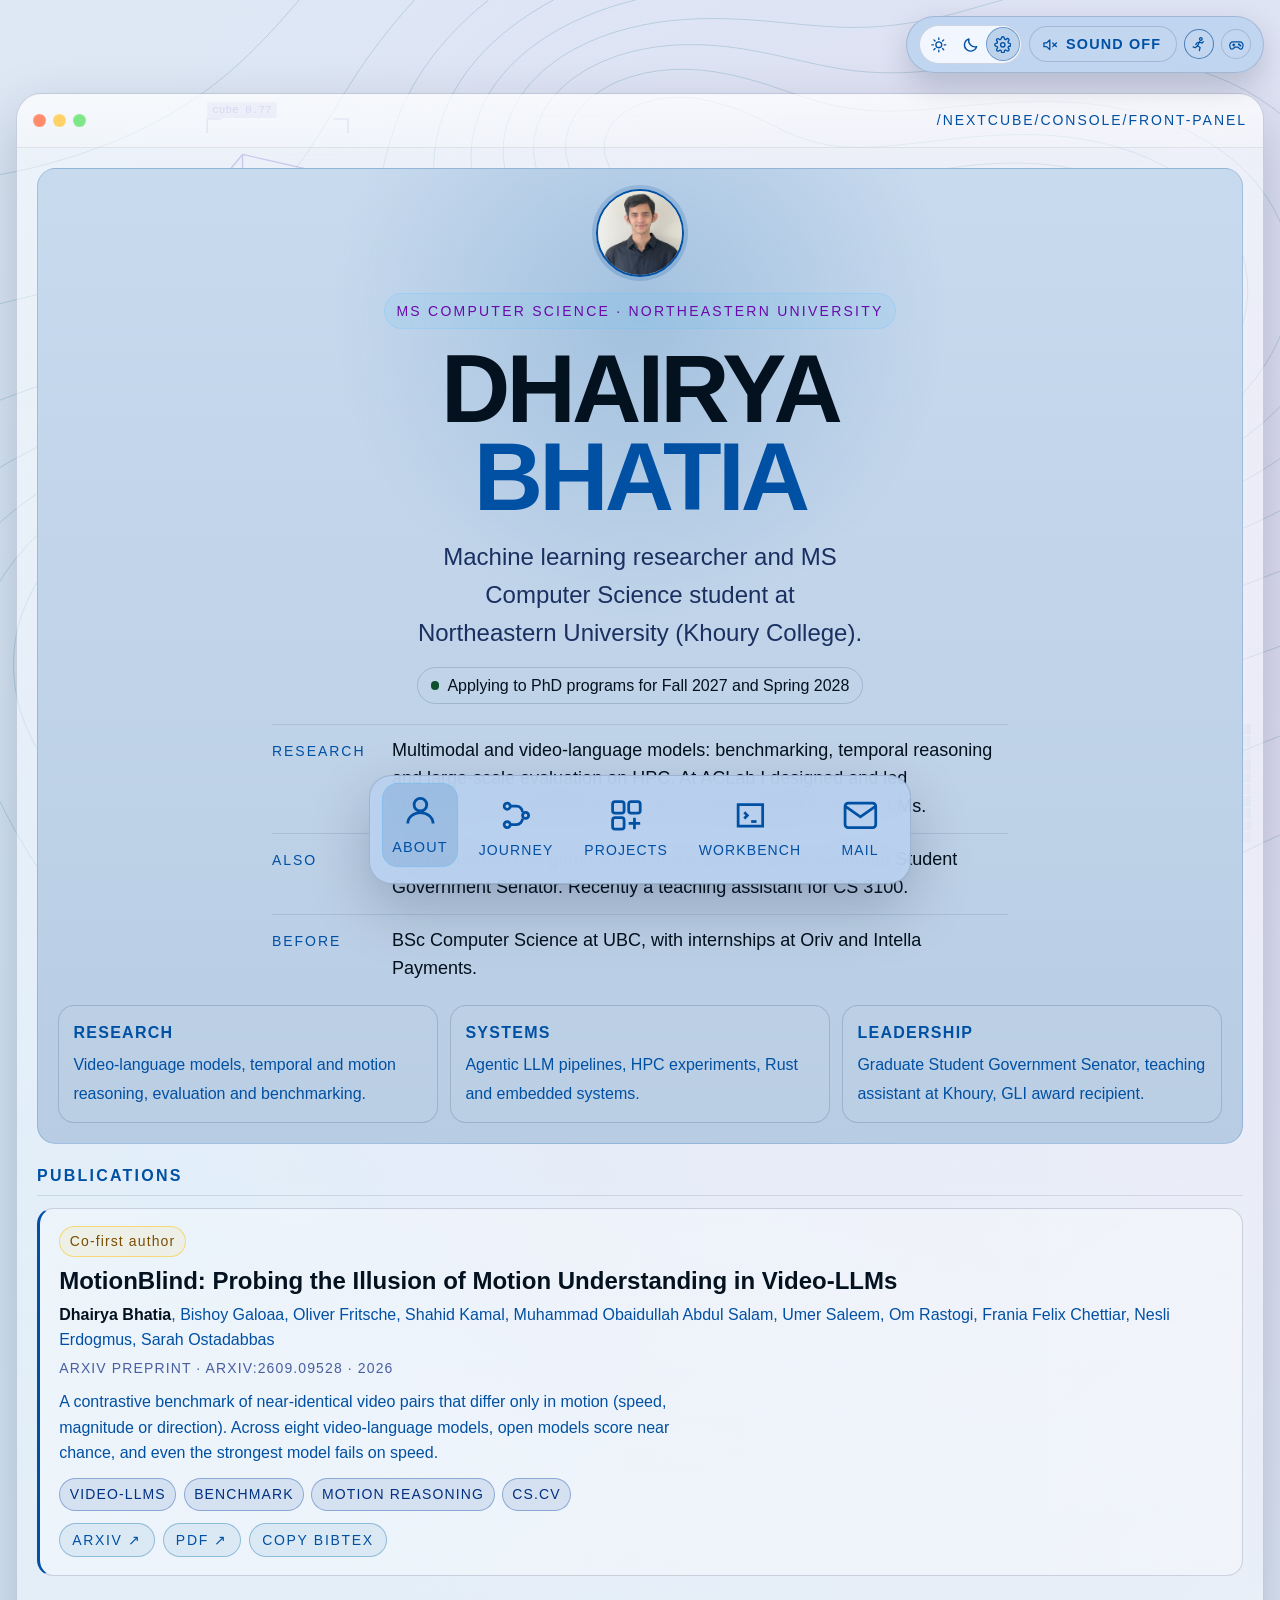
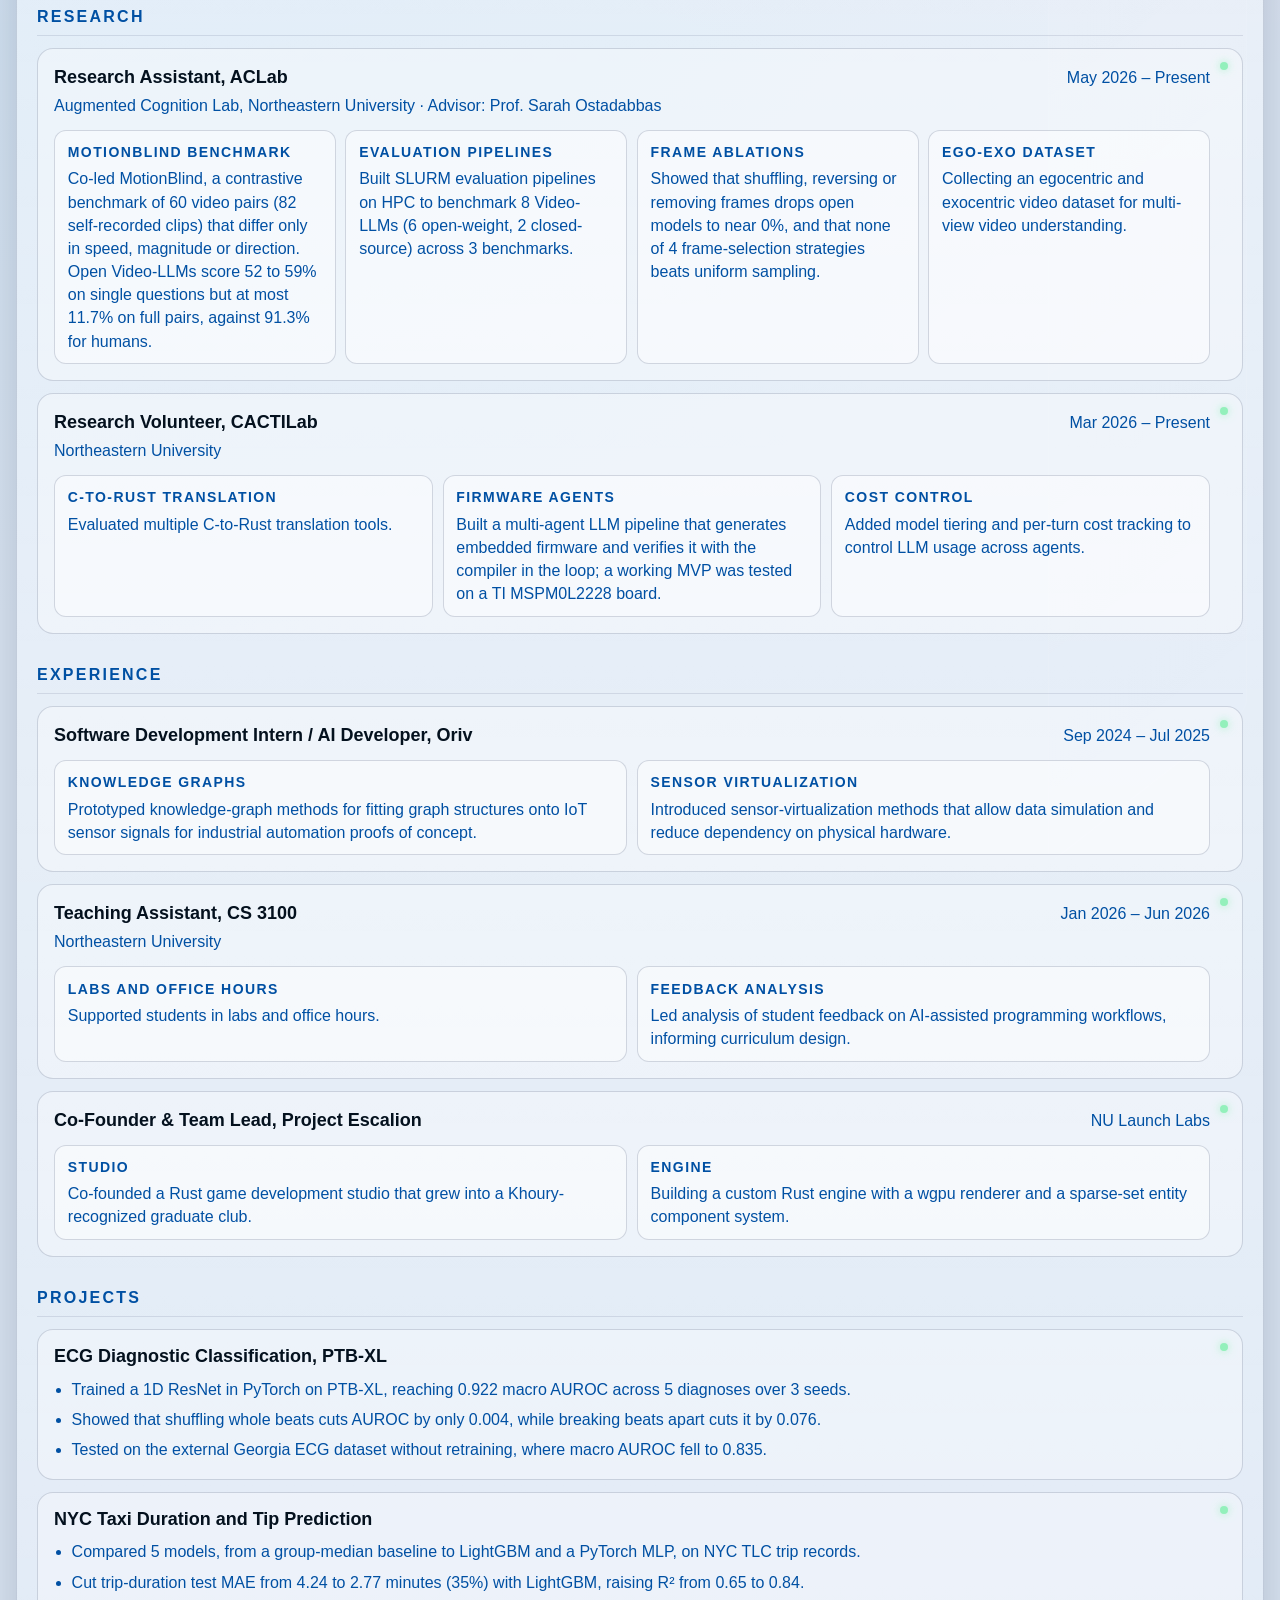
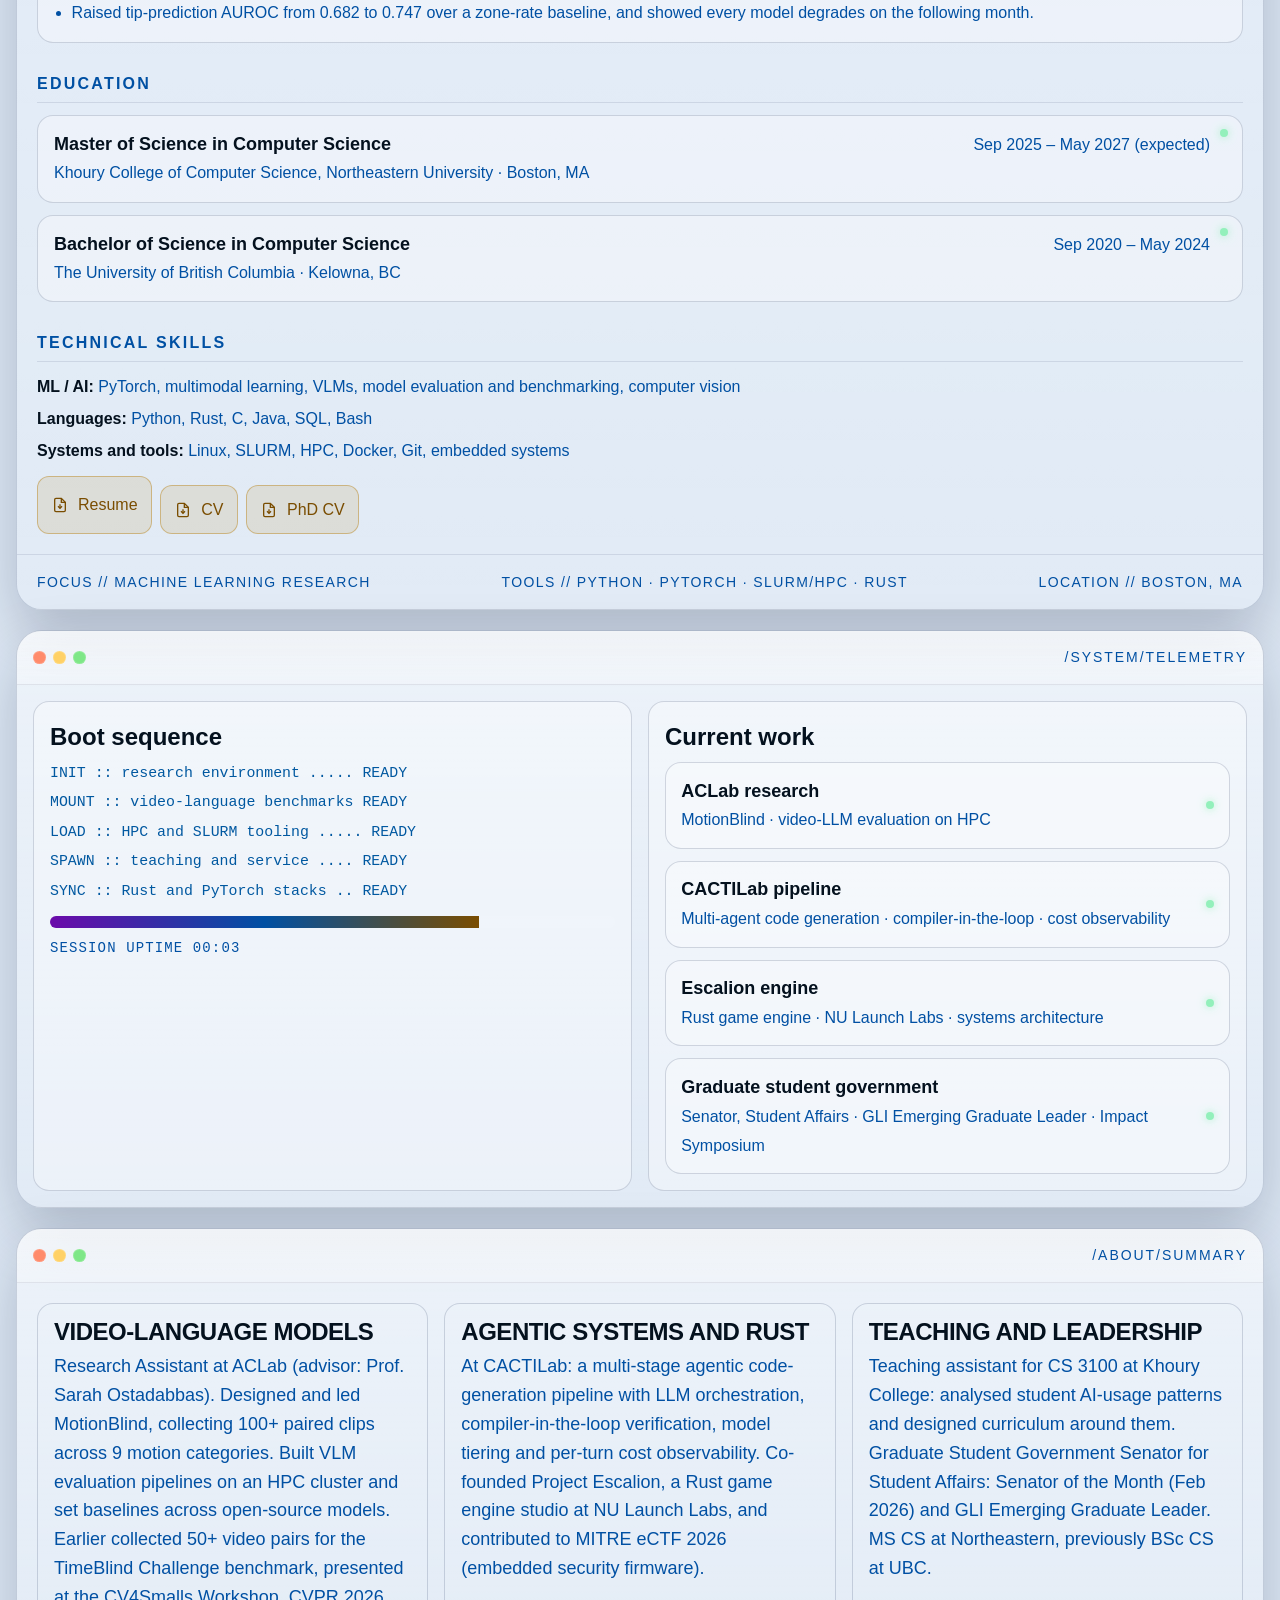
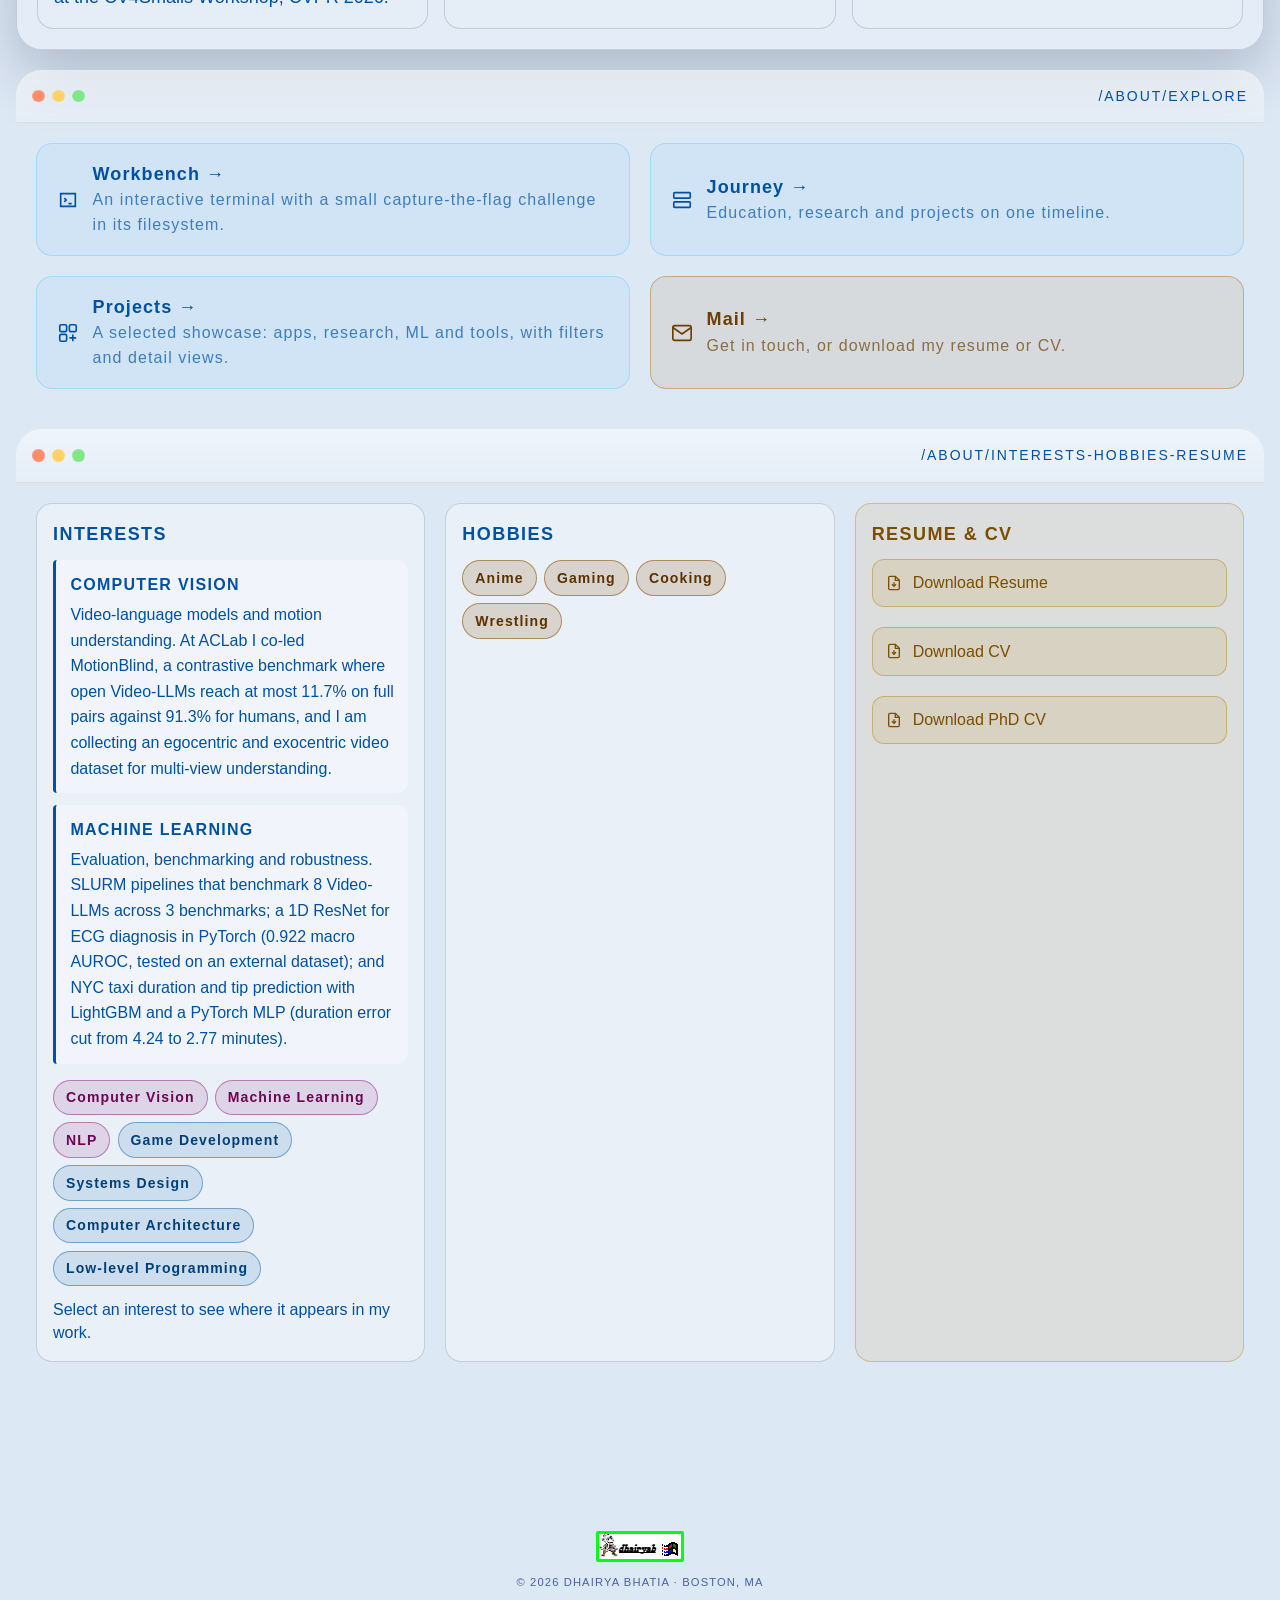
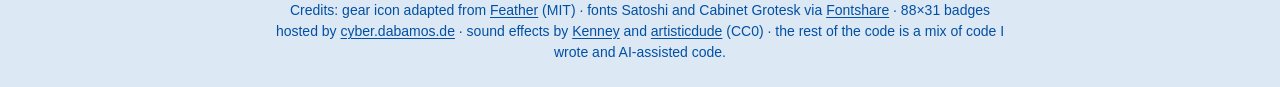
==== commit ff1de79d: "Break Experience and Research into chip containers; add MotionBlind dataset link" ====
--- a/index.html
+++ b/index.html
@@ -89,21 +89,21 @@
             <h3 class="pub-title">MotionBlind: Probing the Illusion of Motion Understanding in Video-LLMs</h3>
             <p class="pub-authors"><strong class="pub-self">Dhairya Bhatia</strong>, Bishoy Galoaa, et al.</p>
             <p class="pub-meta">arXiv preprint · arXiv:2609.09528 · 2026</p>
-            <div class="pub-actions"><a class="run-btn" href="https://arxiv.org/abs/2609.09528" target="_blank" rel="noopener">arXiv ↗</a></div>
+            <div class="pub-actions"><a class="run-btn" href="https://arxiv.org/abs/2609.09528" target="_blank" rel="noopener">arXiv ↗</a> <a class="run-btn" href="https://huggingface.co/datasets/augmentedcognitionlab/MotionBlind" target="_blank" rel="noopener">Dataset ↗</a></div>
           </article>
         </div>
               </div>
               <div class="career-sec">
                 <h2 class="career-h">Research</h2>
-                <article class="career-item"><div class="ci-head"><h3>Research Assistant, ACLab</h3><span class="ci-date">May 2026 – Present</span></div><span class="meta">Augmented Cognition Lab, Northeastern University · Advisor: Prof. Sarah Ostadabbas</span><ul><li>Co-led MotionBlind, a contrastive benchmark of 60 video pairs (82 self-recorded clips) that differ only in speed, magnitude or direction. Open Video-LLMs score 52 to 59% on single questions but at most 11.7% on full pairs, against 91.3% for humans.</li><li>Built SLURM evaluation pipelines on HPC to benchmark 8 Video-LLMs (6 open-weight, 2 closed-source) across 3 benchmarks.</li><li>Showed that shuffling, reversing or removing frames drops open models to near 0%, and that none of 4 frame-selection strategies beats uniform sampling.</li><li>Collecting an egocentric and exocentric video dataset for multi-view video understanding.</li></ul></article>
-                <article class="career-item"><div class="ci-head"><h3>Research Volunteer, CACTILab</h3><span class="ci-date">Mar 2026 – Present</span></div><span class="meta">Northeastern University</span><ul><li>Evaluated multiple C-to-Rust translation tools.</li><li>Built a multi-agent LLM pipeline that generates embedded firmware and verifies it with the compiler in the loop; a working MVP was tested on a TI MSPM0L2228 board.</li><li>Added model tiering and per-turn cost tracking to control LLM usage across agents.</li></ul></article>
+                <article class="career-item"><div class="ci-head"><h3>Research Assistant, ACLab</h3><span class="ci-date">May 2026 – Present</span></div><span class="meta">Augmented Cognition Lab, Northeastern University · Advisor: Prof. Sarah Ostadabbas</span><div class="ci-grid"><div class="ci-chip"><b>MotionBlind benchmark</b><p>Co-led MotionBlind, a contrastive benchmark of 60 video pairs (82 self-recorded clips) that differ only in speed, magnitude or direction. Open Video-LLMs score 52 to 59% on single questions but at most 11.7% on full pairs, against 91.3% for humans.</p></div><div class="ci-chip"><b>Evaluation pipelines</b><p>Built SLURM evaluation pipelines on HPC to benchmark 8 Video-LLMs (6 open-weight, 2 closed-source) across 3 benchmarks.</p></div><div class="ci-chip"><b>Frame ablations</b><p>Showed that shuffling, reversing or removing frames drops open models to near 0%, and that none of 4 frame-selection strategies beats uniform sampling.</p></div><div class="ci-chip"><b>Ego-exo dataset</b><p>Collecting an egocentric and exocentric video dataset for multi-view video understanding.</p></div></div></article>
+                <article class="career-item"><div class="ci-head"><h3>Research Volunteer, CACTILab</h3><span class="ci-date">Mar 2026 – Present</span></div><span class="meta">Northeastern University</span><div class="ci-grid"><div class="ci-chip"><b>C-to-Rust translation</b><p>Evaluated multiple C-to-Rust translation tools.</p></div><div class="ci-chip"><b>Firmware agents</b><p>Built a multi-agent LLM pipeline that generates embedded firmware and verifies it with the compiler in the loop; a working MVP was tested on a TI MSPM0L2228 board.</p></div><div class="ci-chip"><b>Cost control</b><p>Added model tiering and per-turn cost tracking to control LLM usage across agents.</p></div></div></article>
                 
               </div>
               <div class="career-sec">
                 <h2 class="career-h">Experience</h2>
-                <article class="career-item"><div class="ci-head"><h3>Software Development Intern / AI Developer, Oriv</h3><span class="ci-date">Sep 2024 – Jul 2025</span></div><ul><li>Prototyped knowledge-graph methods for fitting graph structures onto IoT sensor signals for industrial automation proofs of concept.</li><li>Introduced sensor-virtualization methods that allow data simulation and reduce dependency on physical hardware.</li></ul></article>
-                <article class="career-item"><div class="ci-head"><h3>Teaching Assistant, CS 3100</h3><span class="ci-date">Jan 2026 – Jun 2026</span></div><span class="meta">Northeastern University</span><ul><li>Supported students in labs and office hours.</li><li>Led analysis of student feedback on AI-assisted programming workflows, informing curriculum design.</li></ul></article>
-                <article class="career-item"><div class="ci-head"><h3>Co-Founder &amp; Team Lead, Project Escalion</h3><span class="ci-date">NU Launch Labs</span></div><ul><li>Co-founded a Rust game development studio that grew into a Khoury-recognized graduate club.</li><li>Building a custom Rust engine with a wgpu renderer and a sparse-set entity component system.</li></ul></article>
+                <article class="career-item"><div class="ci-head"><h3>Software Development Intern / AI Developer, Oriv</h3><span class="ci-date">Sep 2024 – Jul 2025</span></div><div class="ci-grid"><div class="ci-chip"><b>Knowledge graphs</b><p>Prototyped knowledge-graph methods for fitting graph structures onto IoT sensor signals for industrial automation proofs of concept.</p></div><div class="ci-chip"><b>Sensor virtualization</b><p>Introduced sensor-virtualization methods that allow data simulation and reduce dependency on physical hardware.</p></div></div></article>
+                <article class="career-item"><div class="ci-head"><h3>Teaching Assistant, CS 3100</h3><span class="ci-date">Jan 2026 – Jun 2026</span></div><span class="meta">Northeastern University</span><div class="ci-grid"><div class="ci-chip"><b>Labs and office hours</b><p>Supported students in labs and office hours.</p></div><div class="ci-chip"><b>Feedback analysis</b><p>Led analysis of student feedback on AI-assisted programming workflows, informing curriculum design.</p></div></div></article>
+                <article class="career-item"><div class="ci-head"><h3>Co-Founder &amp; Team Lead, Project Escalion</h3><span class="ci-date">NU Launch Labs</span></div><div class="ci-grid"><div class="ci-chip"><b>Studio</b><p>Co-founded a Rust game development studio that grew into a Khoury-recognized graduate club.</p></div><div class="ci-chip"><b>Engine</b><p>Building a custom Rust engine with a wgpu renderer and a sparse-set entity component system.</p></div></div></article>
               </div>
               <div class="career-sec">
                 <h2 class="career-h">Projects</h2>
--- a/style.css
+++ b/style.css
@@ -83,7 +83,7 @@
     @keyframes pulse{0%,100%{transform:scaleX(.92);transform-origin:left}50%{transform:scaleX(1);transform-origin:left}}
 
     /* About: one centred column; Experience and Education sit inside the console where the module slots were */
-    #panel-about > *{max-width:62rem;margin-inline:auto}
+    #panel-about > *{width:100%;max-width:none}
     #panel-about .hero-rack{grid-template-columns:minmax(0,1fr)}
     #panel-about .cube-main{grid-template-columns:minmax(0,1fr)}
     #panel-about .display{text-align:center}
@@ -110,6 +110,11 @@
     .career-item h3{font-size:var(--text-base);line-height:1.2;margin:0}
     .career-item .meta{display:block;color:var(--color-text-muted);font-size:var(--text-sm);margin-top:.15rem}
     .career-item ul{margin:.55rem 0 0 1.1rem;display:grid;gap:.3rem;font-size:var(--text-sm);color:var(--color-text-muted)}
+    .ci-grid{display:grid;grid-template-columns:repeat(auto-fit,minmax(13.5rem,1fr));gap:.6rem;margin-top:.7rem}
+    .ci-chip{padding:.65rem .8rem;border-radius:.75rem;border:1px solid var(--color-border);background:rgba(255,255,255,.03);display:grid;gap:.25rem;align-content:start}
+    [data-theme="light"] .ci-chip{background:rgba(255,255,255,.45)}
+    .ci-chip b{font-family:var(--font-display);font-size:var(--text-xs,.72rem);letter-spacing:.1em;text-transform:uppercase;color:var(--color-primary);font-weight:600}
+    .ci-chip p{margin:0;font-size:var(--text-sm);color:var(--color-text-muted);line-height:1.45}
     .career-skills{display:grid;gap:.4rem;font-size:var(--text-sm);color:var(--color-text-muted)}
     .career-skills b{color:var(--color-text);font-weight:600}
     .career-links{display:flex;flex-wrap:wrap;gap:.5rem}
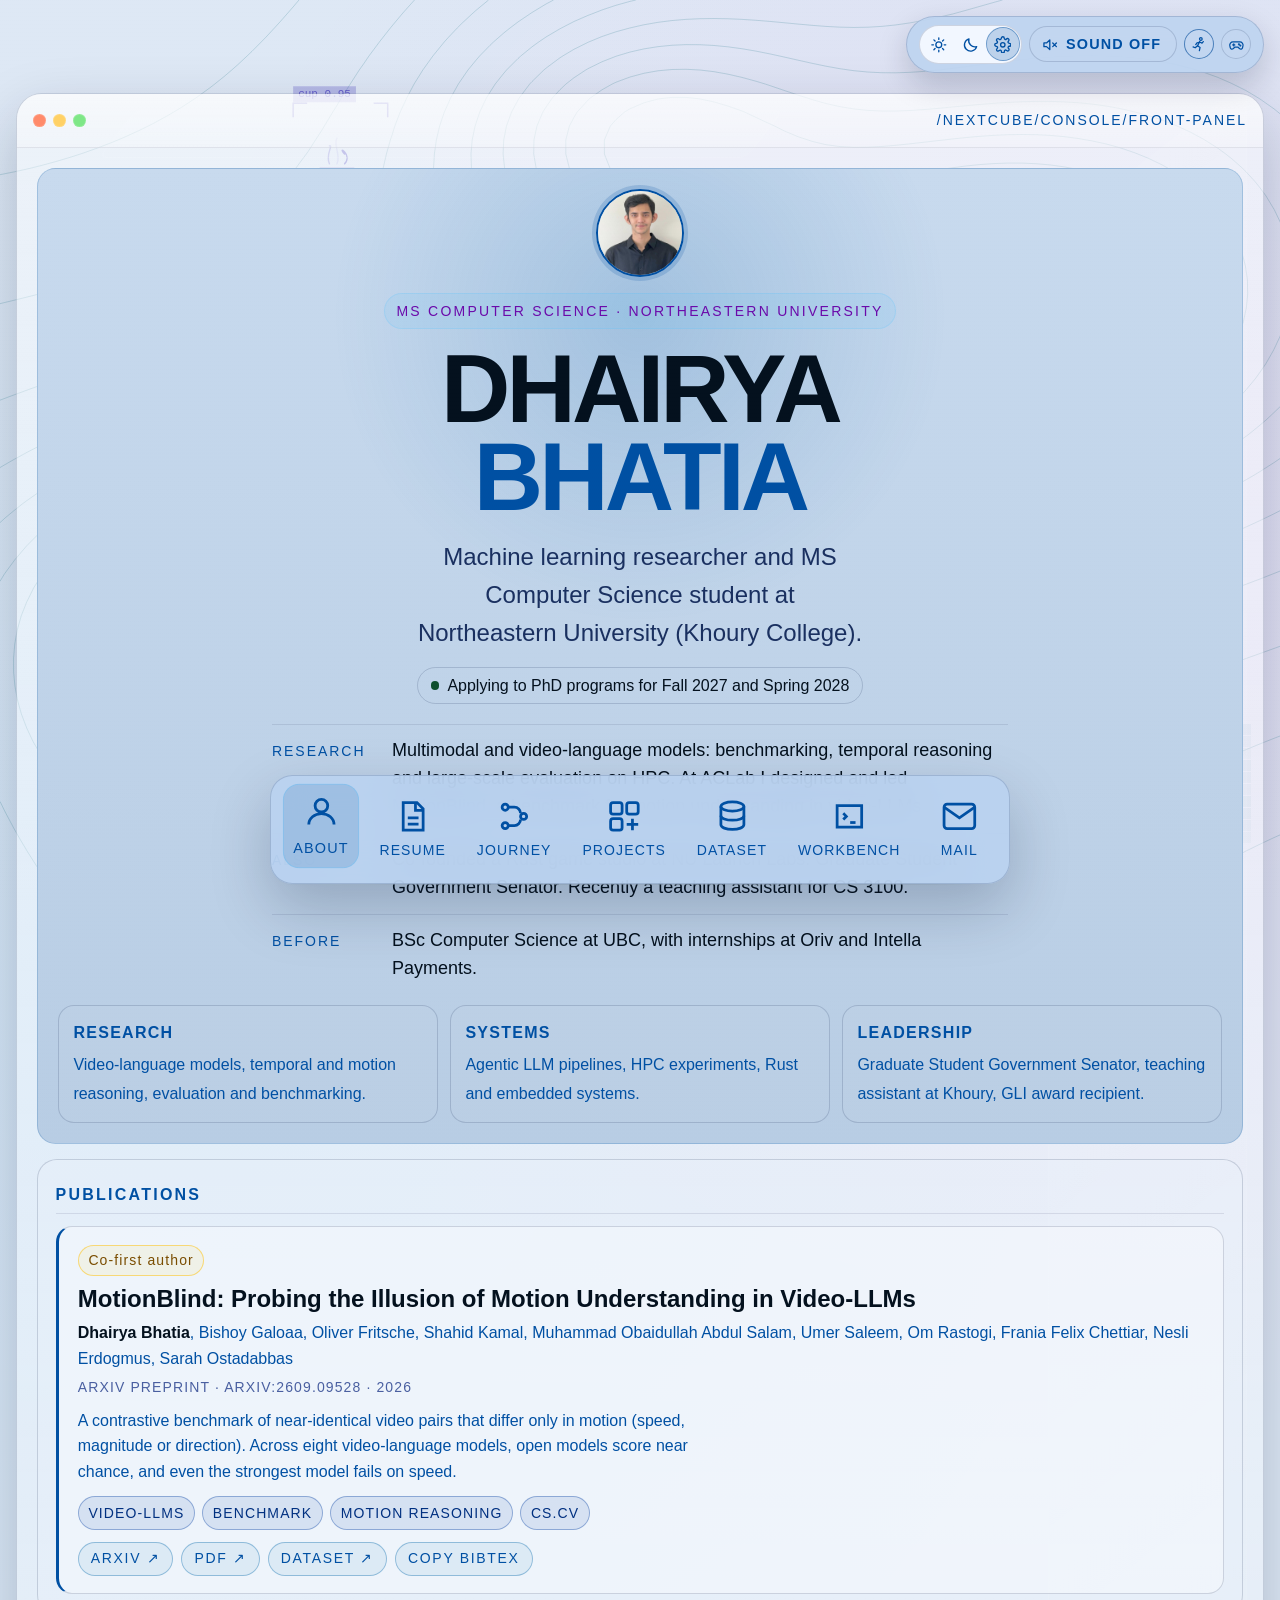
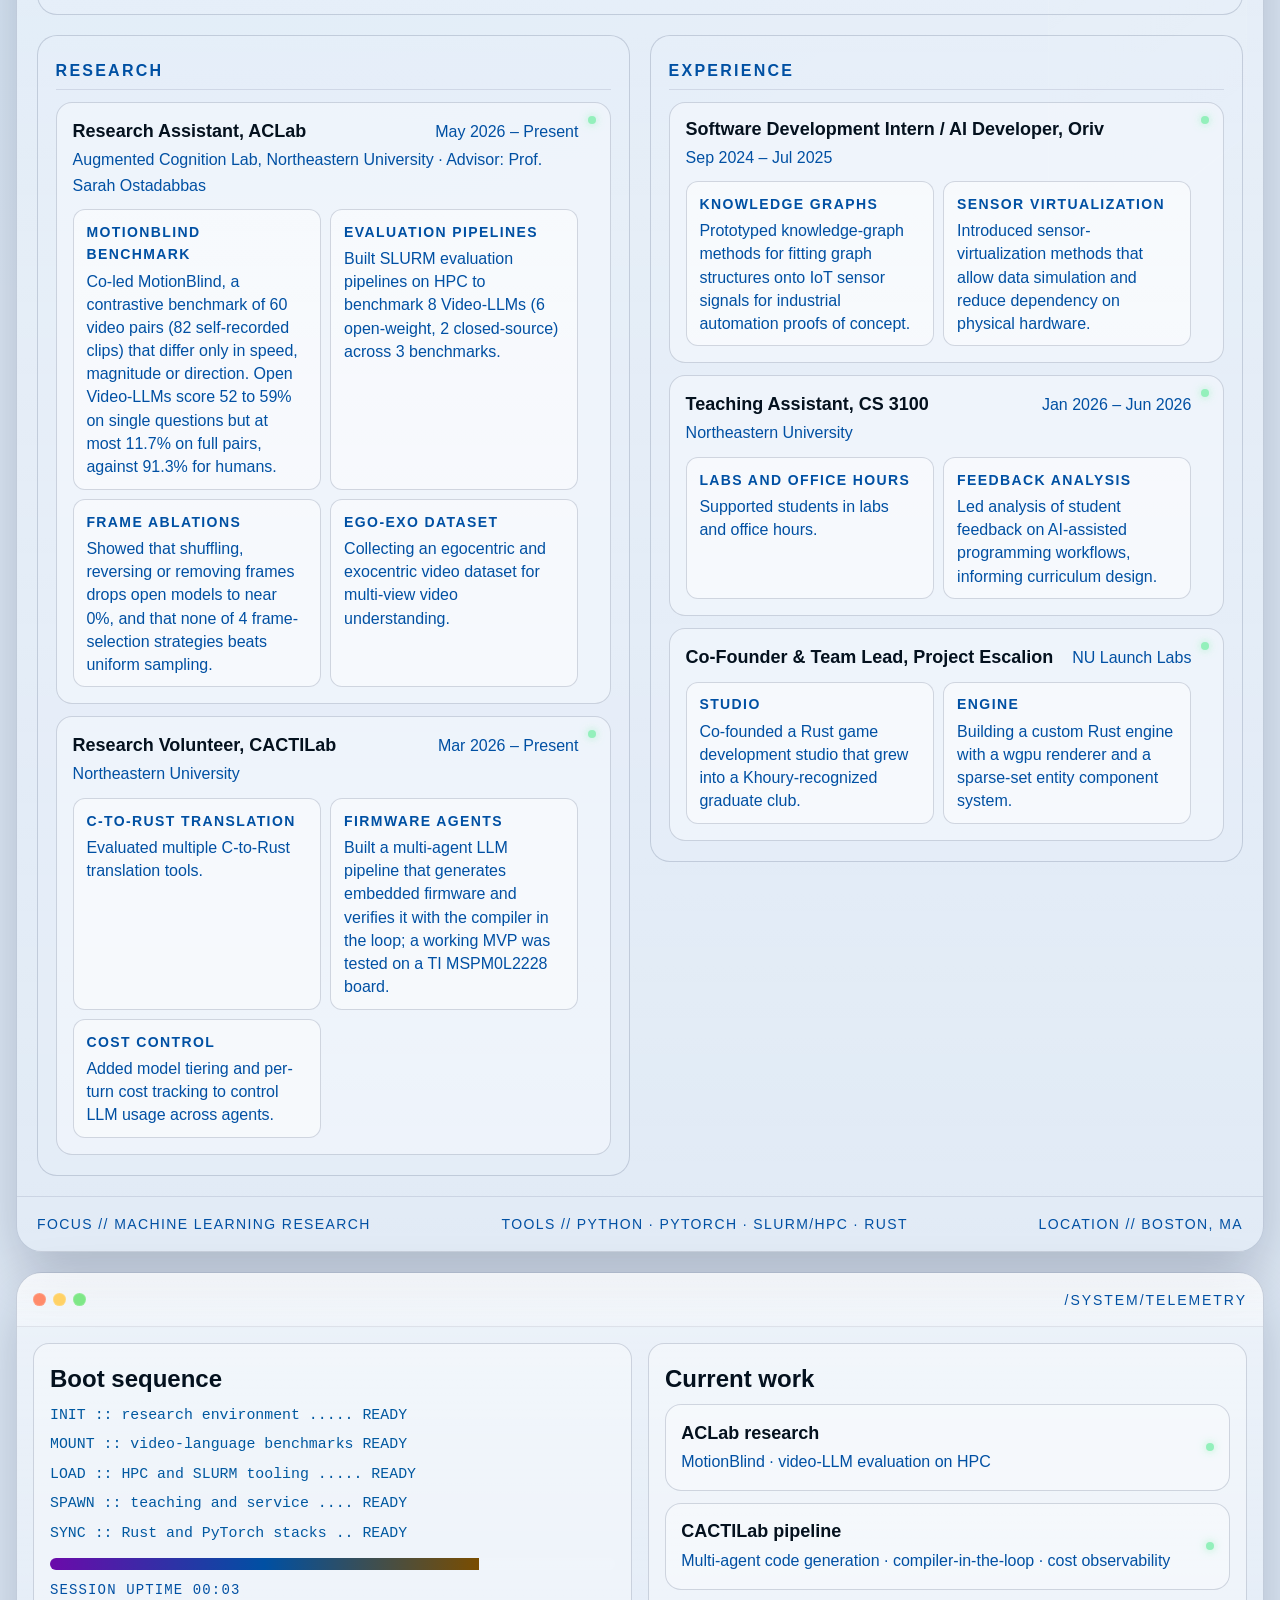
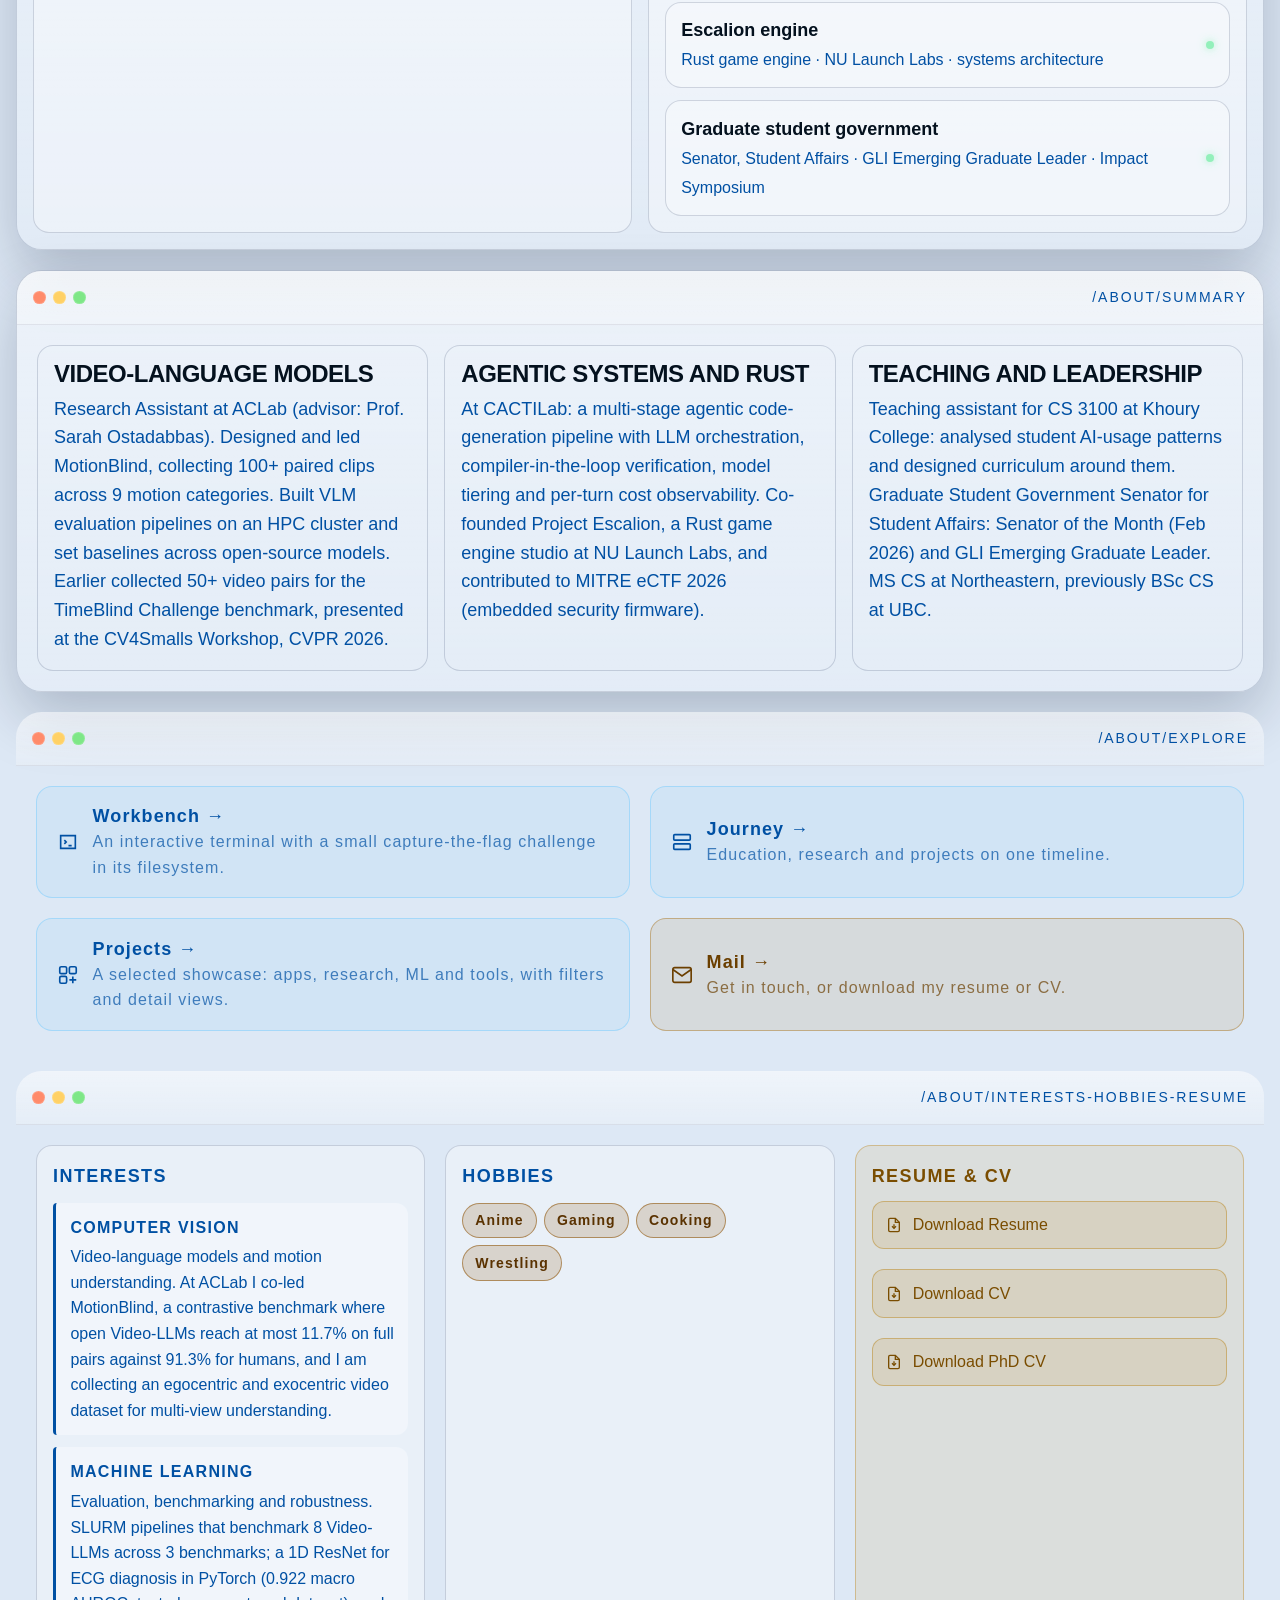
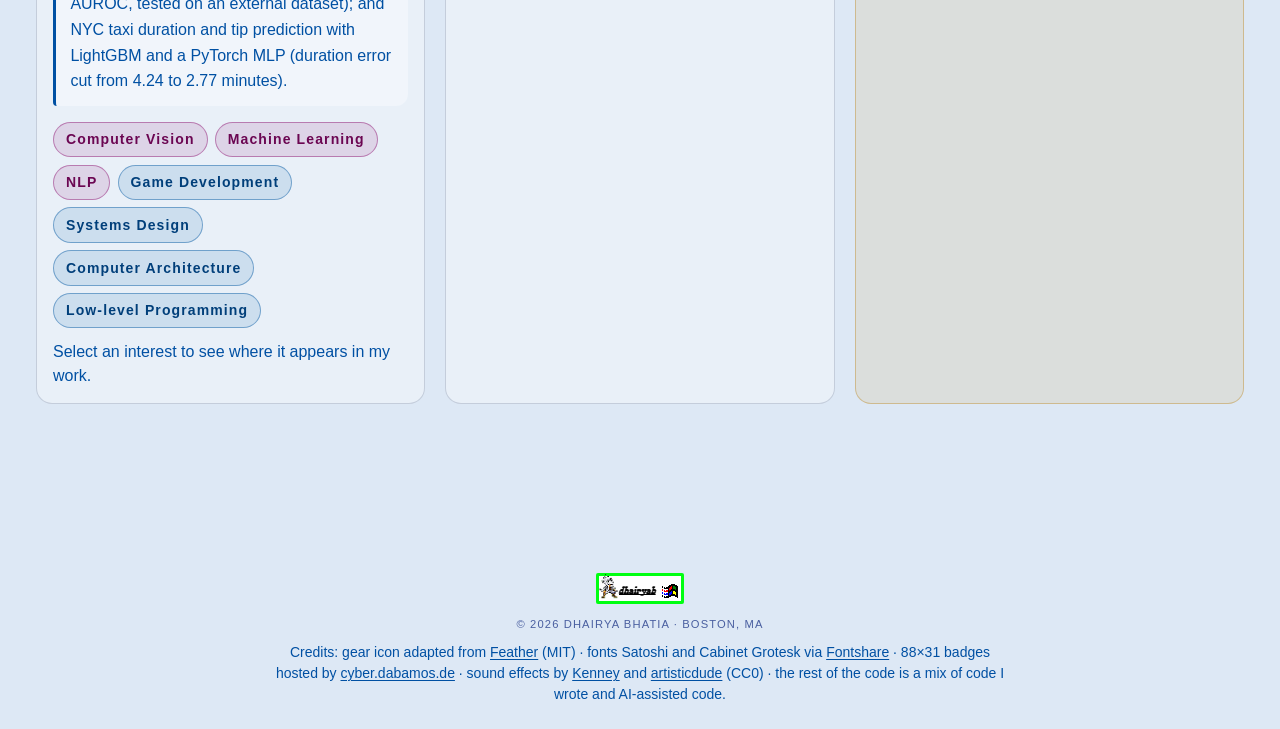
==== commit bc819573: "Split home into About and Resume panels, add Dataset panel and Dataset link on publication card" ====
--- a/index.html
+++ b/index.html
@@ -105,29 +105,6 @@
                 <article class="career-item"><div class="ci-head"><h3>Teaching Assistant, CS 3100</h3><span class="ci-date">Jan 2026 – Jun 2026</span></div><span class="meta">Northeastern University</span><div class="ci-grid"><div class="ci-chip"><b>Labs and office hours</b><p>Supported students in labs and office hours.</p></div><div class="ci-chip"><b>Feedback analysis</b><p>Led analysis of student feedback on AI-assisted programming workflows, informing curriculum design.</p></div></div></article>
                 <article class="career-item"><div class="ci-head"><h3>Co-Founder &amp; Team Lead, Project Escalion</h3><span class="ci-date">NU Launch Labs</span></div><div class="ci-grid"><div class="ci-chip"><b>Studio</b><p>Co-founded a Rust game development studio that grew into a Khoury-recognized graduate club.</p></div><div class="ci-chip"><b>Engine</b><p>Building a custom Rust engine with a wgpu renderer and a sparse-set entity component system.</p></div></div></article>
               </div>
-              <div class="career-sec">
-                <h2 class="career-h">Projects</h2>
-                <article class="career-item"><div class="ci-head"><h3>ECG Diagnostic Classification, PTB-XL</h3><span class="ci-date"></span></div><ul><li>Trained a 1D ResNet in PyTorch on PTB-XL, reaching 0.922 macro AUROC across 5 diagnoses over 3 seeds.</li><li>Showed that shuffling whole beats cuts AUROC by only 0.004, while breaking beats apart cuts it by 0.076.</li><li>Tested on the external Georgia ECG dataset without retraining, where macro AUROC fell to 0.835.</li></ul></article>
-                <article class="career-item"><div class="ci-head"><h3>NYC Taxi Duration and Tip Prediction</h3><span class="ci-date"></span></div><ul><li>Compared 5 models, from a group-median baseline to LightGBM and a PyTorch MLP, on NYC TLC trip records.</li><li>Cut trip-duration test MAE from 4.24 to 2.77 minutes (35%) with LightGBM, raising R² from 0.65 to 0.84.</li><li>Raised tip-prediction AUROC from 0.682 to 0.747 over a zone-rate baseline, and showed every model degrades on the following month.</li></ul></article>
-              </div>
-              <div class="career-sec">
-                <h2 class="career-h">Education</h2>
-                <article class="career-item"><div class="ci-head"><h3>Master of Science in Computer Science</h3><span class="ci-date">Sep 2025 – May 2027 (expected)</span></div><span class="meta">Khoury College of Computer Science, Northeastern University · Boston, MA</span></article>
-                <article class="career-item"><div class="ci-head"><h3>Bachelor of Science in Computer Science</h3><span class="ci-date">Sep 2020 – May 2024</span></div><span class="meta">The University of British Columbia · Kelowna, BC</span></article>
-              </div>
-              <div class="career-sec">
-                <h2 class="career-h">Technical skills</h2>
-                <div class="career-skills">
-                  <p><b>ML / AI:</b> PyTorch, multimodal learning, VLMs, model evaluation and benchmarking, computer vision</p>
-                  <p><b>Languages:</b> Python, Rust, C, Java, SQL, Bash</p>
-                  <p><b>Systems and tools:</b> Linux, SLURM, HPC, Docker, Git, embedded systems</p>
-                </div>
-                <div class="career-links">
-                  <a href="/resume/Dhairya_Bhatia_Resume.pdf" target="_blank" rel="noopener" class="resume-dl"><svg width="16" height="16" viewBox="0 0 24 24" fill="none" stroke="currentColor" stroke-width="2" aria-hidden="true"><path d="M14 2H6a2 2 0 0 0-2 2v16a2 2 0 0 0 2 2h12a2 2 0 0 0 2-2V8z"/><polyline points="14 2 14 8 20 8"/><line x1="12" y1="11" x2="12" y2="17"/><polyline points="9 14 12 17 15 14"/></svg>Resume</a>
-                  <a href="/cv/Dhairya_Bhatia_CV.pdf" target="_blank" rel="noopener" class="resume-dl"><svg width="16" height="16" viewBox="0 0 24 24" fill="none" stroke="currentColor" stroke-width="2" aria-hidden="true"><path d="M14 2H6a2 2 0 0 0-2 2v16a2 2 0 0 0 2 2h12a2 2 0 0 0 2-2V8z"/><polyline points="14 2 14 8 20 8"/><line x1="12" y1="11" x2="12" y2="17"/><polyline points="9 14 12 17 15 14"/></svg>CV</a>
-                  <a href="/cv/Dhairya_Bhatia_CV_PhD.pdf" target="_blank" rel="noopener" class="resume-dl"><svg width="16" height="16" viewBox="0 0 24 24" fill="none" stroke="currentColor" stroke-width="2" aria-hidden="true"><path d="M14 2H6a2 2 0 0 0-2 2v16a2 2 0 0 0 2 2h12a2 2 0 0 0 2-2V8z"/><polyline points="14 2 14 8 20 8"/><line x1="12" y1="11" x2="12" y2="17"/><polyline points="9 14 12 17 15 14"/></svg>PhD CV</a>
-                </div>
-              </div>
             </section>
             </div>
             <div class="status-strip">
@@ -274,6 +251,34 @@
       </section>
       </div>
 
+      <div id="panel-resume" class="panel" role="region" tabindex="-1" aria-label="Resume" hidden>
+<section class="career career-resume" aria-label="Projects, education and skills">
+              <div class="career-sec">
+                <h2 class="career-h">Projects</h2>
+                <article class="career-item"><div class="ci-head"><h3>ECG Diagnostic Classification, PTB-XL</h3><span class="ci-date"></span></div><ul><li>Trained a 1D ResNet in PyTorch on PTB-XL, reaching 0.922 macro AUROC across 5 diagnoses over 3 seeds.</li><li>Showed that shuffling whole beats cuts AUROC by only 0.004, while breaking beats apart cuts it by 0.076.</li><li>Tested on the external Georgia ECG dataset without retraining, where macro AUROC fell to 0.835.</li></ul></article>
+                <article class="career-item"><div class="ci-head"><h3>NYC Taxi Duration and Tip Prediction</h3><span class="ci-date"></span></div><ul><li>Compared 5 models, from a group-median baseline to LightGBM and a PyTorch MLP, on NYC TLC trip records.</li><li>Cut trip-duration test MAE from 4.24 to 2.77 minutes (35%) with LightGBM, raising R² from 0.65 to 0.84.</li><li>Raised tip-prediction AUROC from 0.682 to 0.747 over a zone-rate baseline, and showed every model degrades on the following month.</li></ul></article>
+              </div>
+              <div class="career-sec">
+                <h2 class="career-h">Education</h2>
+                <article class="career-item"><div class="ci-head"><h3>Master of Science in Computer Science</h3><span class="ci-date">Sep 2025 – May 2027 (expected)</span></div><span class="meta">Khoury College of Computer Science, Northeastern University · Boston, MA</span></article>
+                <article class="career-item"><div class="ci-head"><h3>Bachelor of Science in Computer Science</h3><span class="ci-date">Sep 2020 – May 2024</span></div><span class="meta">The University of British Columbia · Kelowna, BC</span></article>
+              </div>
+              <div class="career-sec">
+                <h2 class="career-h">Technical skills</h2>
+                <div class="career-skills">
+                  <p><b>ML / AI:</b> PyTorch, multimodal learning, VLMs, model evaluation and benchmarking, computer vision</p>
+                  <p><b>Languages:</b> Python, Rust, C, Java, SQL, Bash</p>
+                  <p><b>Systems and tools:</b> Linux, SLURM, HPC, Docker, Git, embedded systems</p>
+                </div>
+                <div class="career-links">
+                  <a href="/resume/Dhairya_Bhatia_Resume.pdf" target="_blank" rel="noopener" class="resume-dl"><svg width="16" height="16" viewBox="0 0 24 24" fill="none" stroke="currentColor" stroke-width="2" aria-hidden="true"><path d="M14 2H6a2 2 0 0 0-2 2v16a2 2 0 0 0 2 2h12a2 2 0 0 0 2-2V8z"/><polyline points="14 2 14 8 20 8"/><line x1="12" y1="11" x2="12" y2="17"/><polyline points="9 14 12 17 15 14"/></svg>Resume</a>
+                  <a href="/cv/Dhairya_Bhatia_CV.pdf" target="_blank" rel="noopener" class="resume-dl"><svg width="16" height="16" viewBox="0 0 24 24" fill="none" stroke="currentColor" stroke-width="2" aria-hidden="true"><path d="M14 2H6a2 2 0 0 0-2 2v16a2 2 0 0 0 2 2h12a2 2 0 0 0 2-2V8z"/><polyline points="14 2 14 8 20 8"/><line x1="12" y1="11" x2="12" y2="17"/><polyline points="9 14 12 17 15 14"/></svg>CV</a>
+                  <a href="/cv/Dhairya_Bhatia_CV_PhD.pdf" target="_blank" rel="noopener" class="resume-dl"><svg width="16" height="16" viewBox="0 0 24 24" fill="none" stroke="currentColor" stroke-width="2" aria-hidden="true"><path d="M14 2H6a2 2 0 0 0-2 2v16a2 2 0 0 0 2 2h12a2 2 0 0 0 2-2V8z"/><polyline points="14 2 14 8 20 8"/><line x1="12" y1="11" x2="12" y2="17"/><polyline points="9 14 12 17 15 14"/></svg>PhD CV</a>
+                </div>
+              </div>
+            </section>
+</div>
+
       <div id="panel-journey" class="panel" role="region" tabindex="-1" aria-label="Journey" hidden>
 <section class="bay" aria-labelledby="panel-journey-title">
         <div class="chrome">
@@ -322,6 +327,41 @@
 
       </div>
 
+      <div id="panel-dataset" class="panel" role="region" tabindex="-1" aria-label="Dataset" hidden>
+<section class="bay" aria-labelledby="panel-dataset-title">
+        <div class="chrome">
+          <div class="dots" aria-hidden="true"><span></span><span></span><span></span></div>
+          <div class="titlebar" id="panel-dataset-title">/research/dataset</div>
+        </div>
+        <div class="bay-main">
+          <article class="section-copy" id="dataset">
+            <p class="eyebrow">Dataset · Benchmark · Video-language models</p>
+            <h2>MotionBlind dataset.</h2>
+            <p class="lede">Near-identical video pairs that differ only in motion: speed, magnitude or direction. Built to test whether video-language models understand motion or only guess from appearance.</p>
+            <section class="career career-dataset" aria-label="About the dataset">
+              <div class="career-sec">
+                <h2 class="career-h">What it is</h2>
+                <div class="ci-grid">
+                  <div class="ci-chip"><b>Design</b><p>Contrastive pairs: two clips of the same scene that differ only in one motion property.</p></div>
+                  <div class="ci-chip"><b>Motion types</b><p>Speed, magnitude and direction.</p></div>
+                  <div class="ci-chip"><b>Result</b><p>Across eight video-language models, open models score near chance, and even the strongest model fails on speed.</p></div>
+                </div>
+              </div>
+              <div class="career-sec">
+                <h2 class="career-h">Get it</h2>
+                <div class="pub-actions">
+                  <a class="run-btn" href="https://huggingface.co/datasets/augmentedcognitionlab/MotionBlind" target="_blank" rel="noopener">Dataset on Hugging Face ↗</a>
+                  <a class="run-btn" href="https://arxiv.org/abs/2609.09528" target="_blank" rel="noopener">Paper (arXiv) ↗</a>
+                  <a class="run-btn" href="https://arxiv.org/pdf/2609.09528" target="_blank" rel="noopener">PDF ↗</a>
+                </div>
+                <p class="meta">Clip and pair counts, file formats and the licence are on the Hugging Face page, which is the source of truth.</p>
+              </div>
+            </section>
+          </article>
+        </div>
+      </section>
+</div>
+
       <div id="panel-workbench" class="panel" role="region" tabindex="-1" aria-label="Workbench" hidden>
 <section class="bay" aria-labelledby="bay-title">
         <div class="chrome">
@@ -392,8 +432,10 @@
 
     <nav class="dock" aria-label="Workstation dock">
       <a class="active" href="#about" data-panel="about" aria-current="page"><svg viewBox="0 0 24 24" fill="none" stroke="currentColor" stroke-width="1.8"><circle cx="12" cy="8" r="4"/><path d="M4 20c0-4 3.6-7 8-7s8 3 8 7"/></svg><span>About</span></a>
+      <a href="#resume" data-panel="resume"><svg viewBox="0 0 24 24" fill="none" stroke="currentColor" stroke-width="1.8"><path d="M6 3h9l4 4v14H6z"/><path d="M14 3v5h5"/><path d="M9 13h7M9 17h7"/></svg><span>Resume</span></a>
       <a href="#journey" data-panel="journey"><svg viewBox="0 0 24 24" fill="none" stroke="currentColor" stroke-width="1.8"><circle cx="6" cy="6" r="2"/><circle cx="18" cy="12" r="2"/><circle cx="6" cy="18" r="2"/><path d="M8 6h4a4 4 0 0 1 4 4M16 14a4 4 0 0 1-4 4H8"/></svg><span>Journey</span></a>
       <a href="#projects" data-panel="projects"><svg viewBox="0 0 24 24" fill="none" stroke="currentColor" stroke-width="1.8"><rect x="3" y="3" width="7.5" height="7.5" rx="1.6"/><rect x="13.5" y="3" width="7.5" height="7.5" rx="1.6"/><rect x="3" y="13.5" width="7.5" height="7.5" rx="1.6"/><path d="M17.25 13.5v7.5M13.5 17.25H21"/></svg><span>Projects</span></a>
+      <a href="#dataset" data-panel="dataset"><svg viewBox="0 0 24 24" fill="none" stroke="currentColor" stroke-width="1.8"><ellipse cx="12" cy="5.5" rx="7.5" ry="3"/><path d="M4.5 5.5v6c0 1.7 3.4 3 7.5 3s7.5-1.3 7.5-3v-6"/><path d="M4.5 11.5v6c0 1.7 3.4 3 7.5 3s7.5-1.3 7.5-3v-6"/></svg><span>Dataset</span></a>
       <a href="#workbench" data-panel="workbench"><svg viewBox="0 0 24 24" fill="none" stroke="currentColor" stroke-width="1.8"><path d="M4 5h16v14H4z"/><path d="m8 10 2 2-2 2"/><path d="M12.5 16H16"/></svg><span>Workbench</span></a>
       <a href="#mail" data-panel="mail"><svg viewBox="0 0 24 24" fill="none" stroke="currentColor" stroke-width="1.8"><path d="M4 4h16c1.1 0 2 .9 2 2v12c0 1.1-.9 2-2 2H4c-1.1 0-2-.9-2-2V6c0-1.1.9-2 2-2z"/><polyline points="22,6 12,13 2,6"/></svg><span>Mail</span></a>
     </nav>
--- a/style.css
+++ b/style.css
@@ -90,7 +90,7 @@
     #panel-about .display .eyebrow,#panel-about .display h1,#panel-about .display .lede{margin-inline:auto}
     #panel-about .philo-card{text-align:left}
     #panel-about .tower-body{grid-template-columns:repeat(2,minmax(0,1fr))}
-    .career{display:grid;grid-template-columns:minmax(0,1fr);gap:1.5rem}
+    .career{display:grid;grid-template-columns:repeat(auto-fit,minmax(min(100%,26rem),1fr));gap:1.25rem;align-items:start}
     .lede-main{font-size:var(--text-lg);color:var(--color-text);max-width:34ch}
     .lede-status{display:inline-flex;align-items:center;gap:.5rem;margin:.9rem auto 0;padding:.3rem .8rem;border-radius:999px;border:1px solid var(--color-border);font-size:var(--text-sm);color:var(--color-text)}
     .status-dot{width:.55rem;height:.55rem;border-radius:50%;background:var(--color-green)}
@@ -100,7 +100,9 @@
     .fact dd{margin:0;color:var(--color-text);line-height:1.55}
     @media (max-width:680px){.fact{grid-template-columns:1fr}}
     .avatar-chip{display:block;width:5.5rem;height:5.5rem;margin:0 auto 1rem;border-radius:50%;object-fit:cover;object-position:center 15%;border:2px solid var(--color-primary);box-shadow:0 0 0 4px color-mix(in srgb,var(--color-primary) 18%,transparent)}
-    .career-sec{display:grid;align-content:start;gap:.75rem}
+    .career-sec{display:grid;align-content:start;gap:.75rem;padding:1.1rem 1.1rem 1.25rem;border-radius:1.25rem;border:1px solid var(--color-border);background:color-mix(in srgb,var(--color-surface,transparent) 40%,transparent);box-shadow:0 1px 0 rgba(255,255,255,.04) inset}
+    .career-sec:first-child{grid-column:1/-1}
+    .career-resume .career-sec{grid-column:1/-1}
     .career .pub-list{padding:0}
     .ci-head{display:flex;justify-content:space-between;align-items:baseline;gap:.25rem 1rem;flex-wrap:wrap}
     .ci-date{font-size:var(--text-sm);color:var(--color-text-muted);white-space:nowrap}
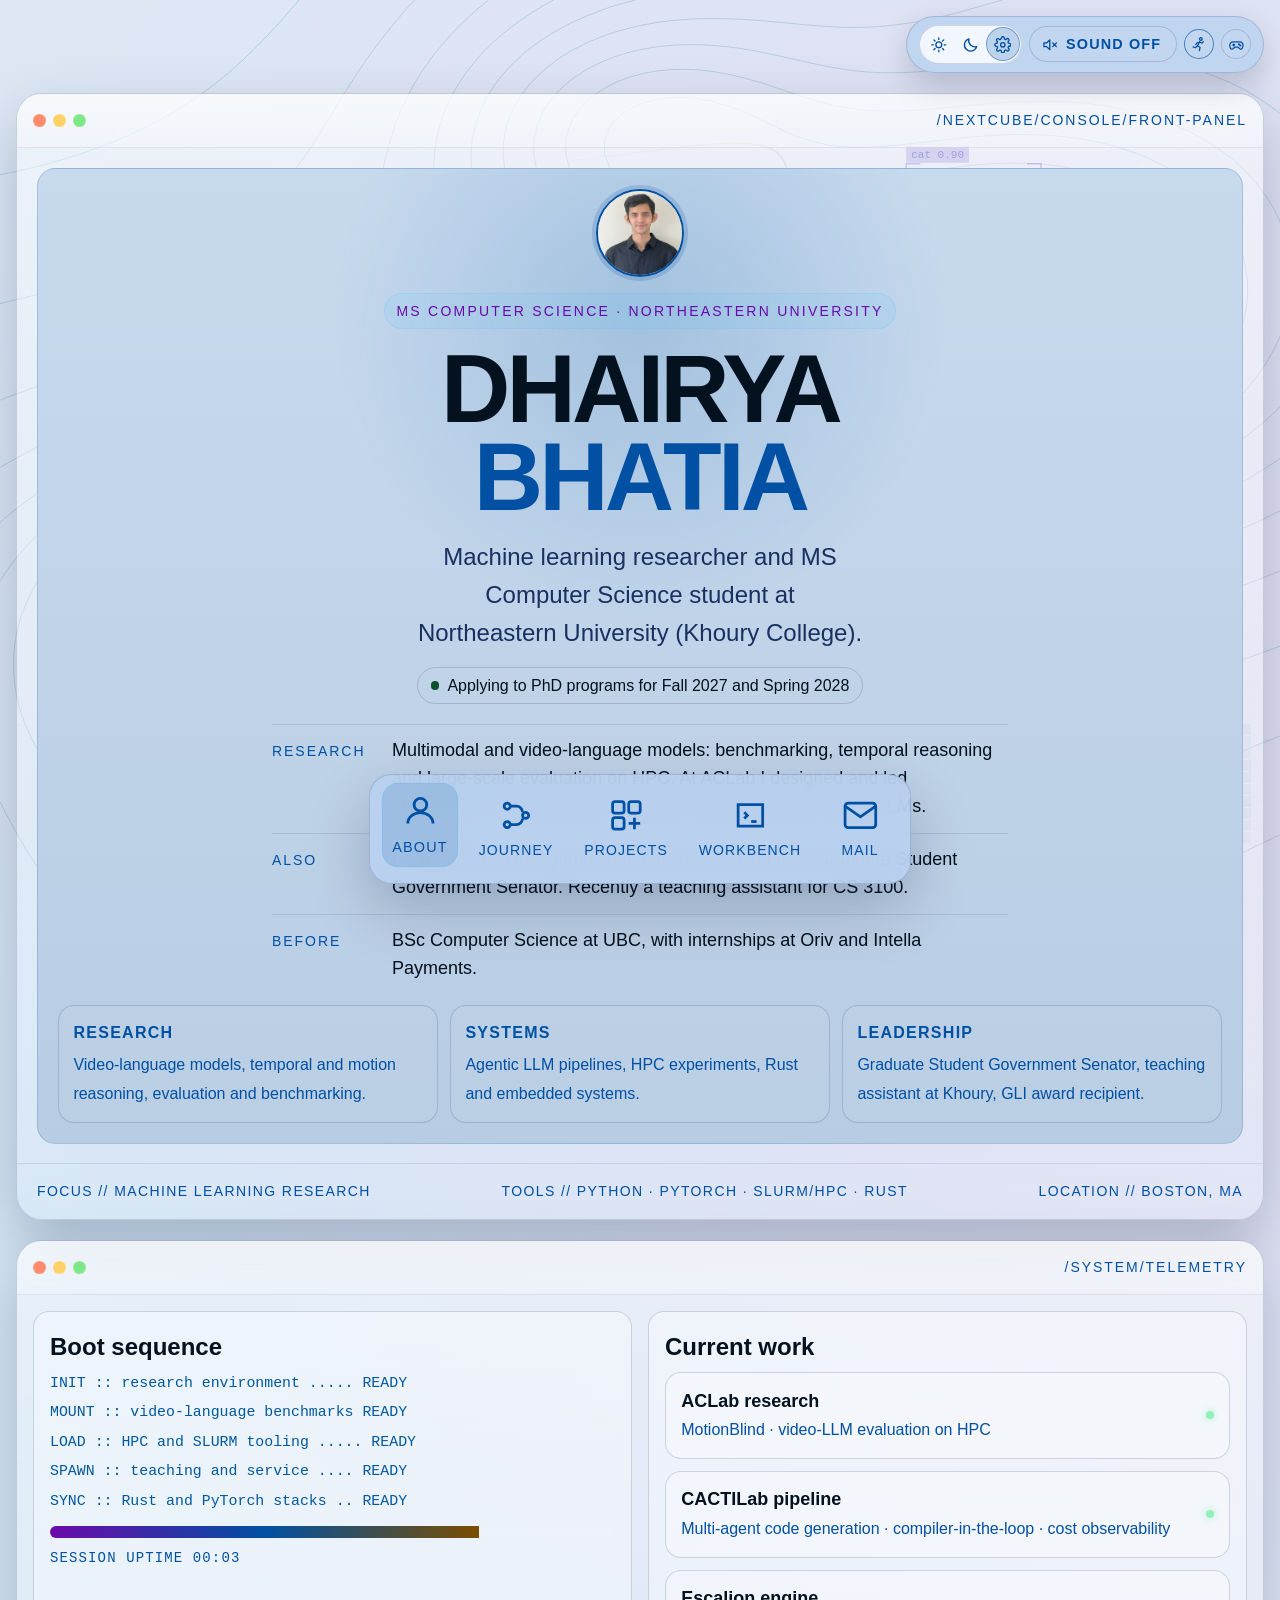
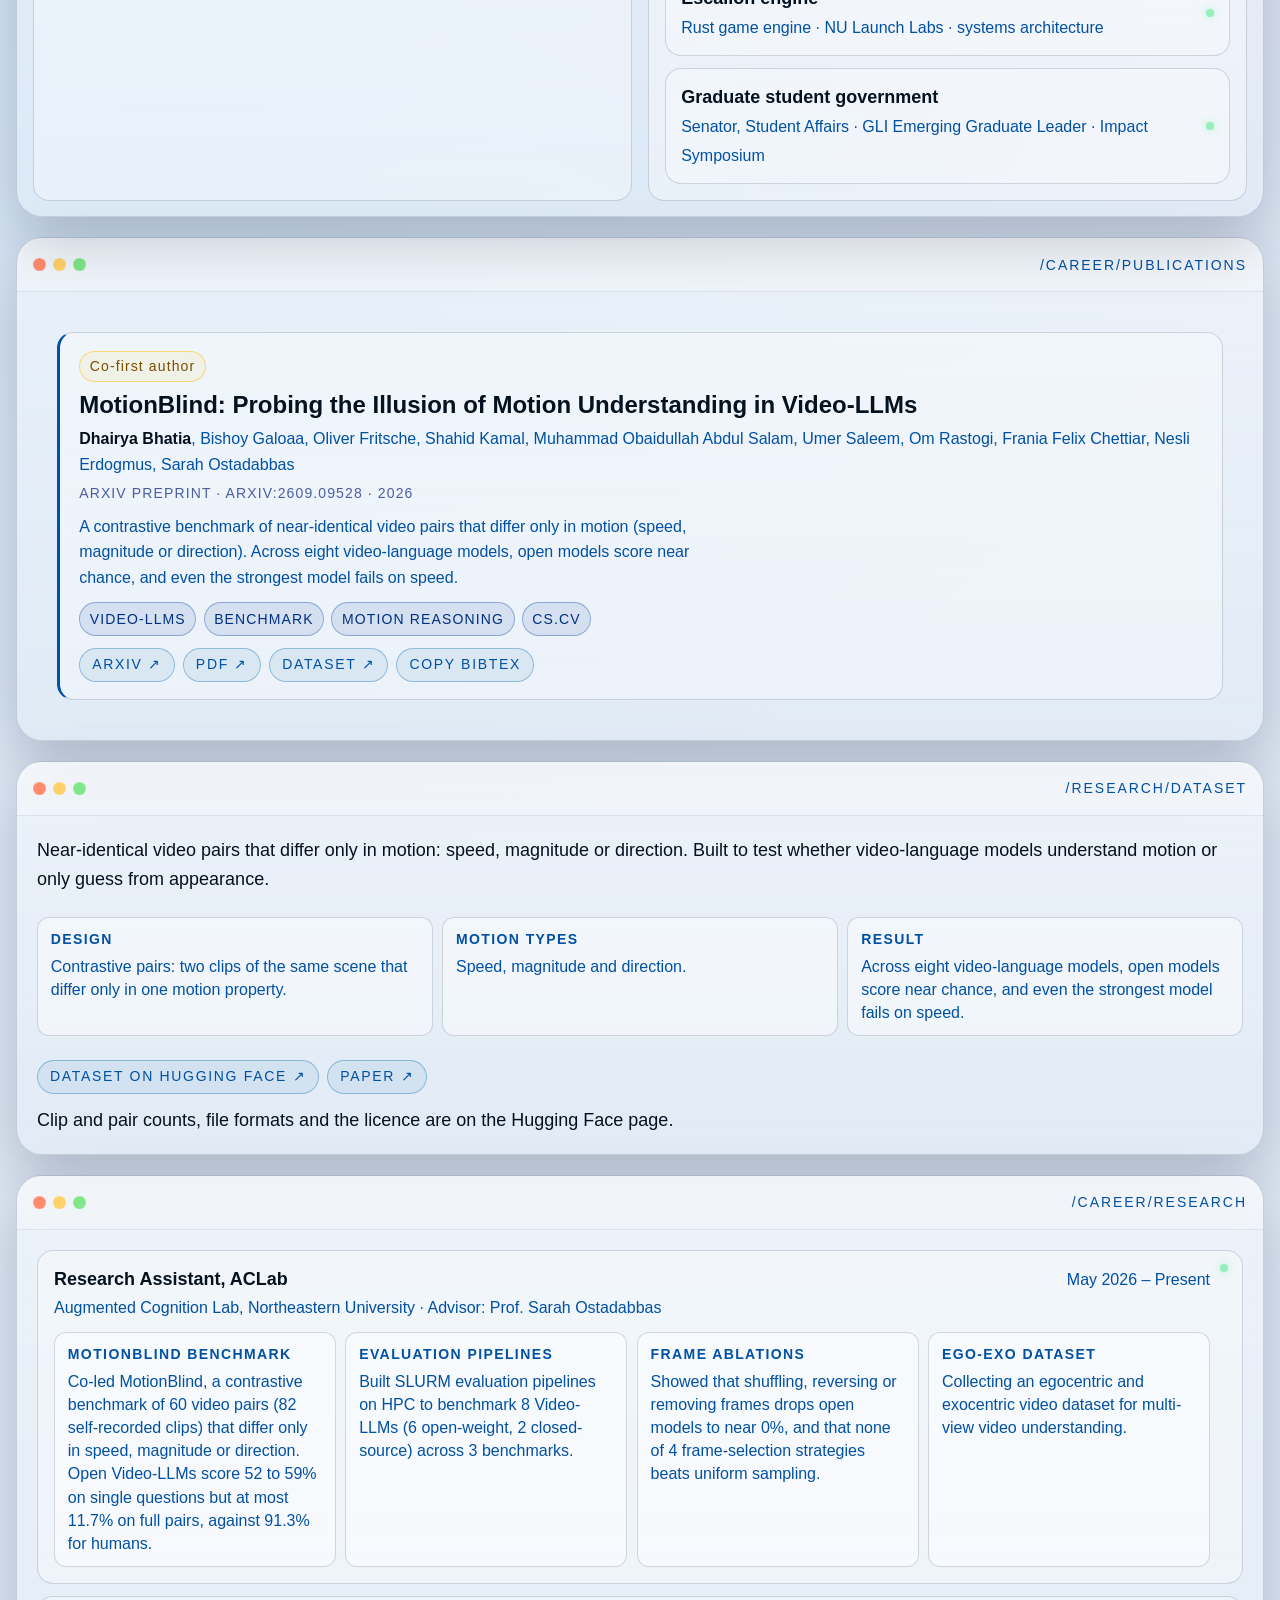
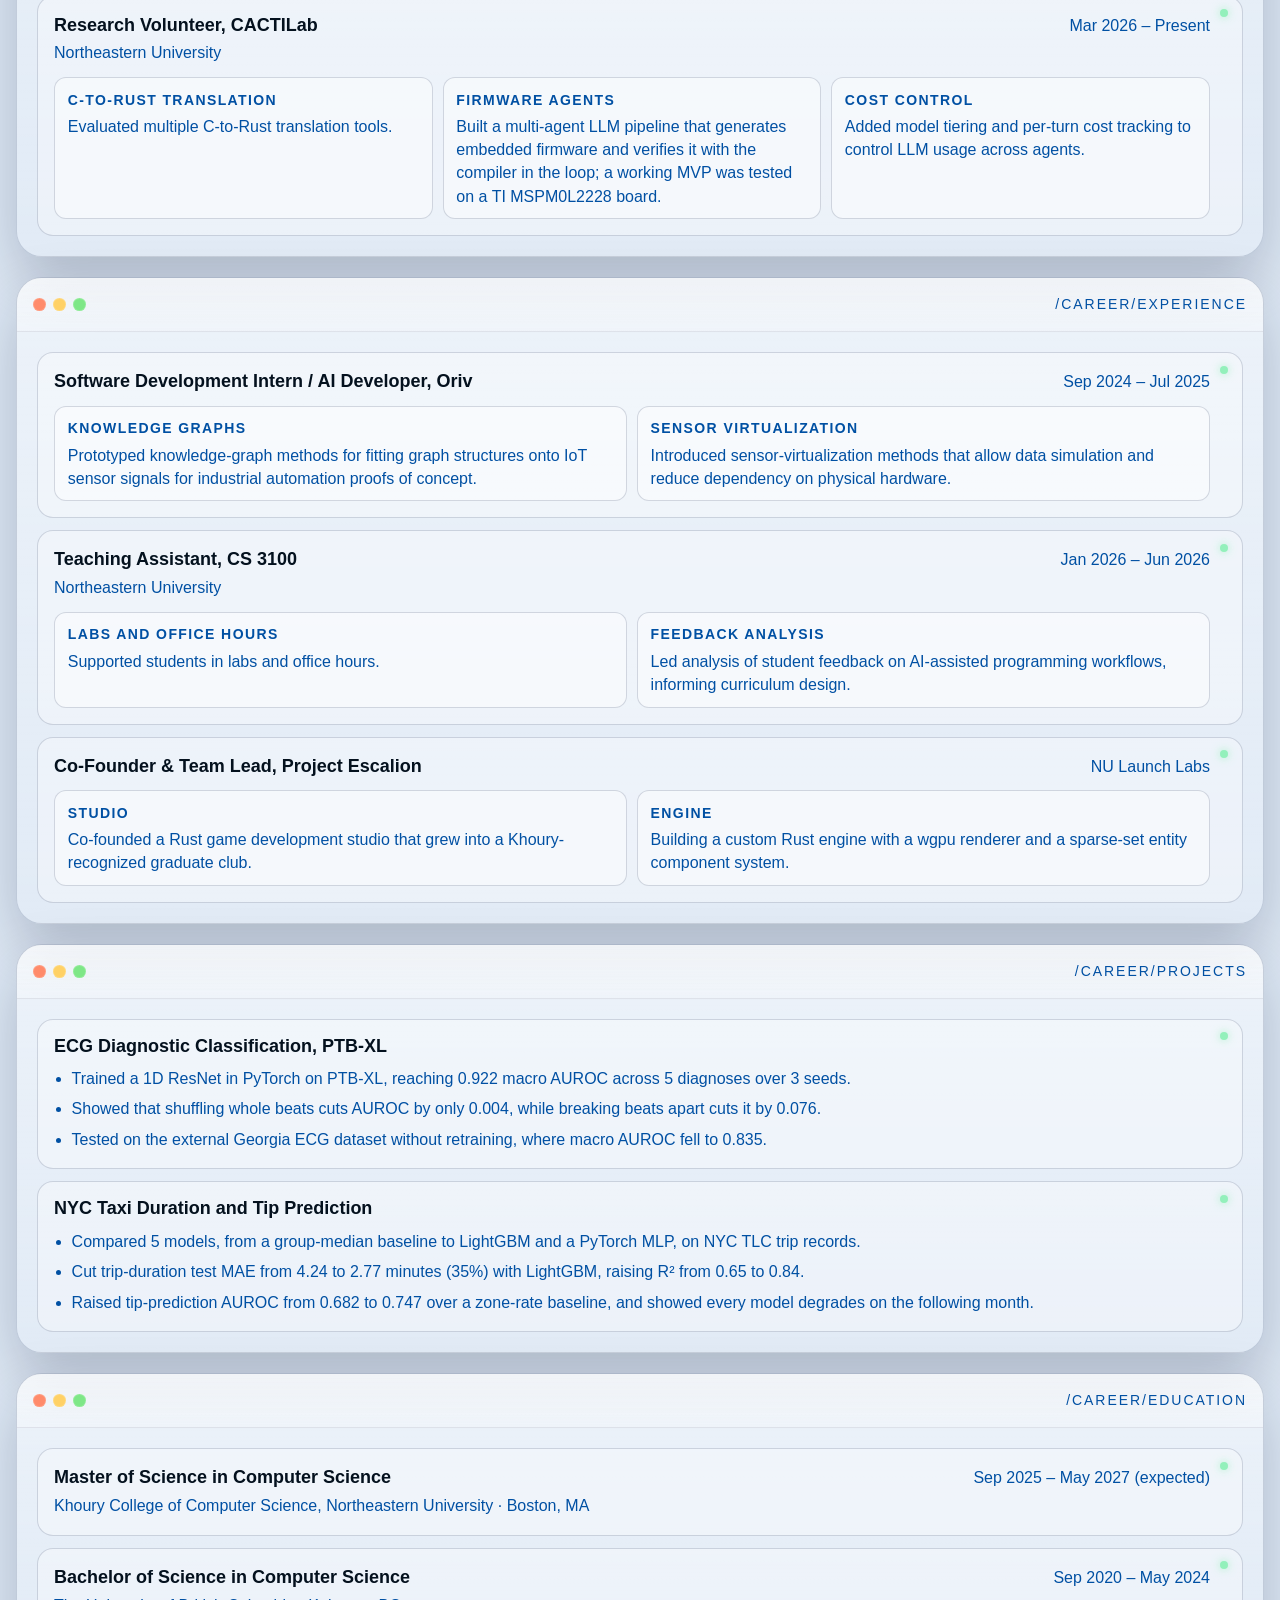
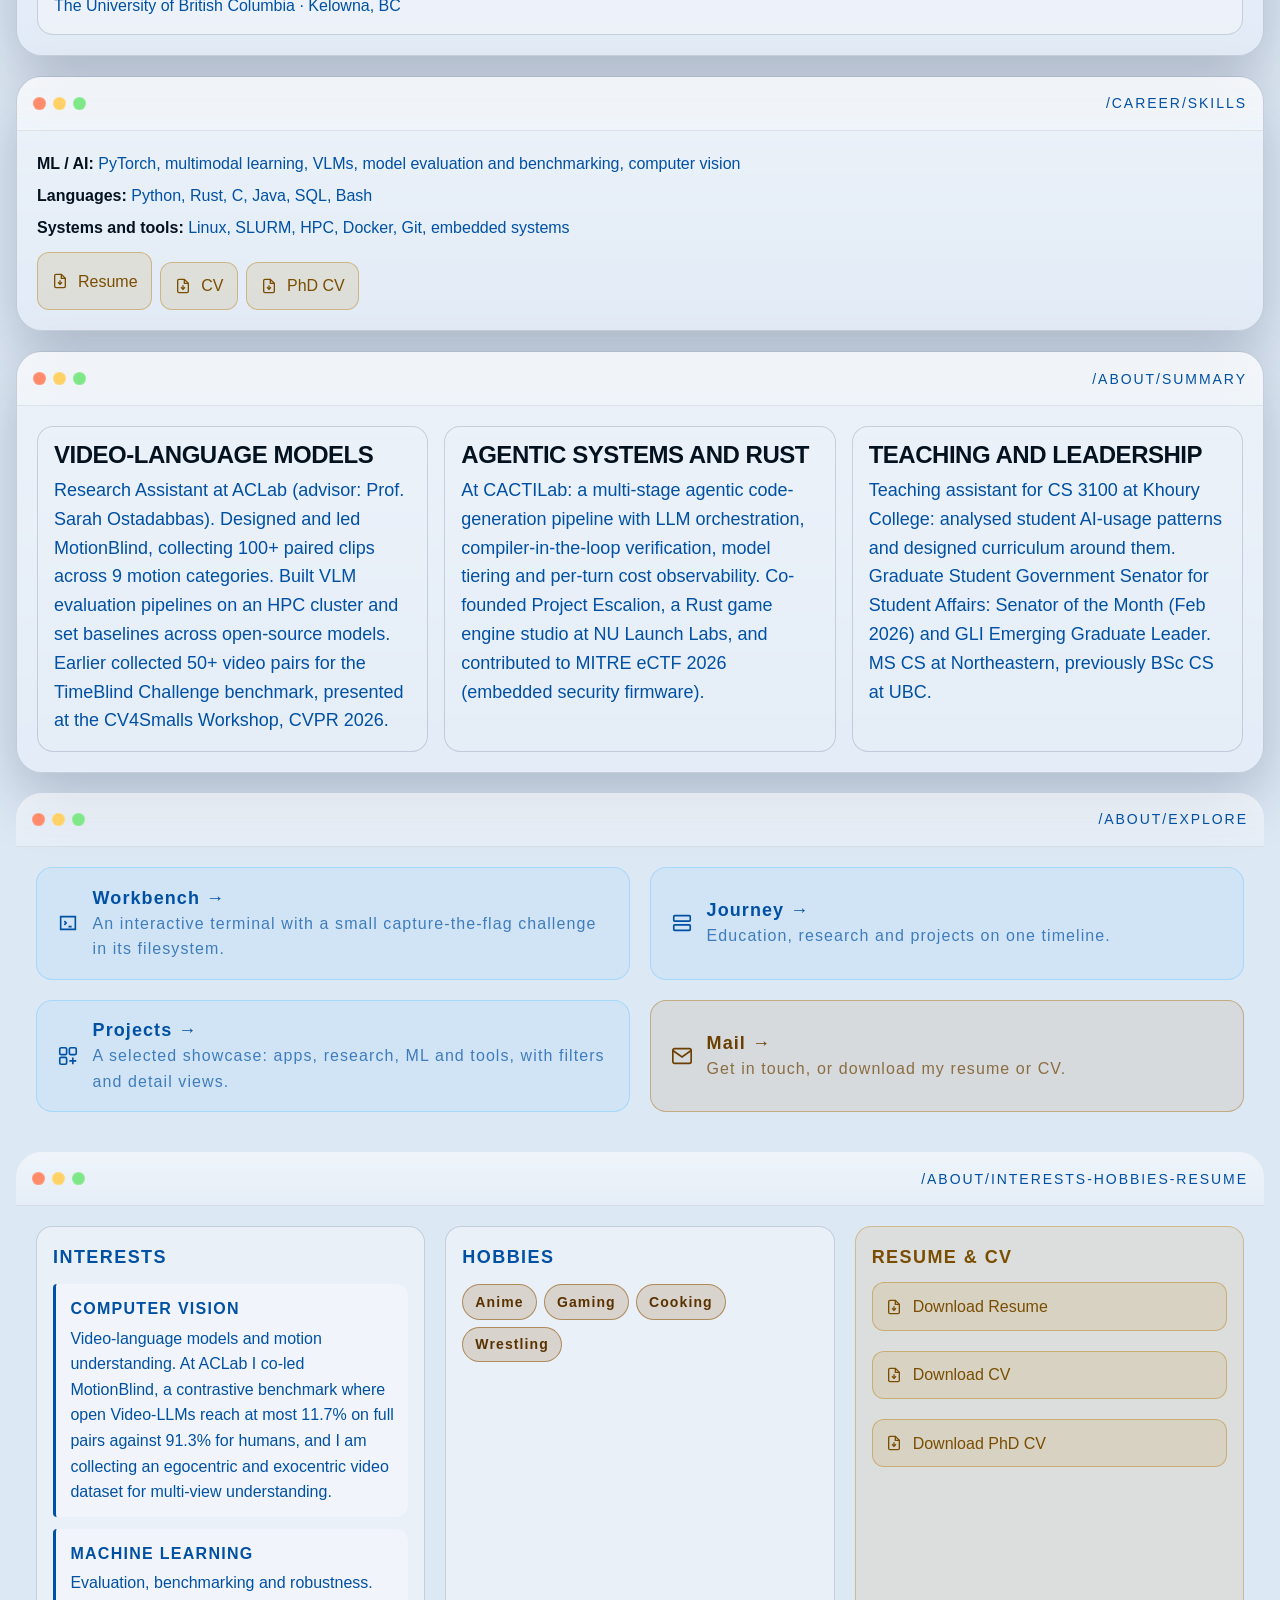
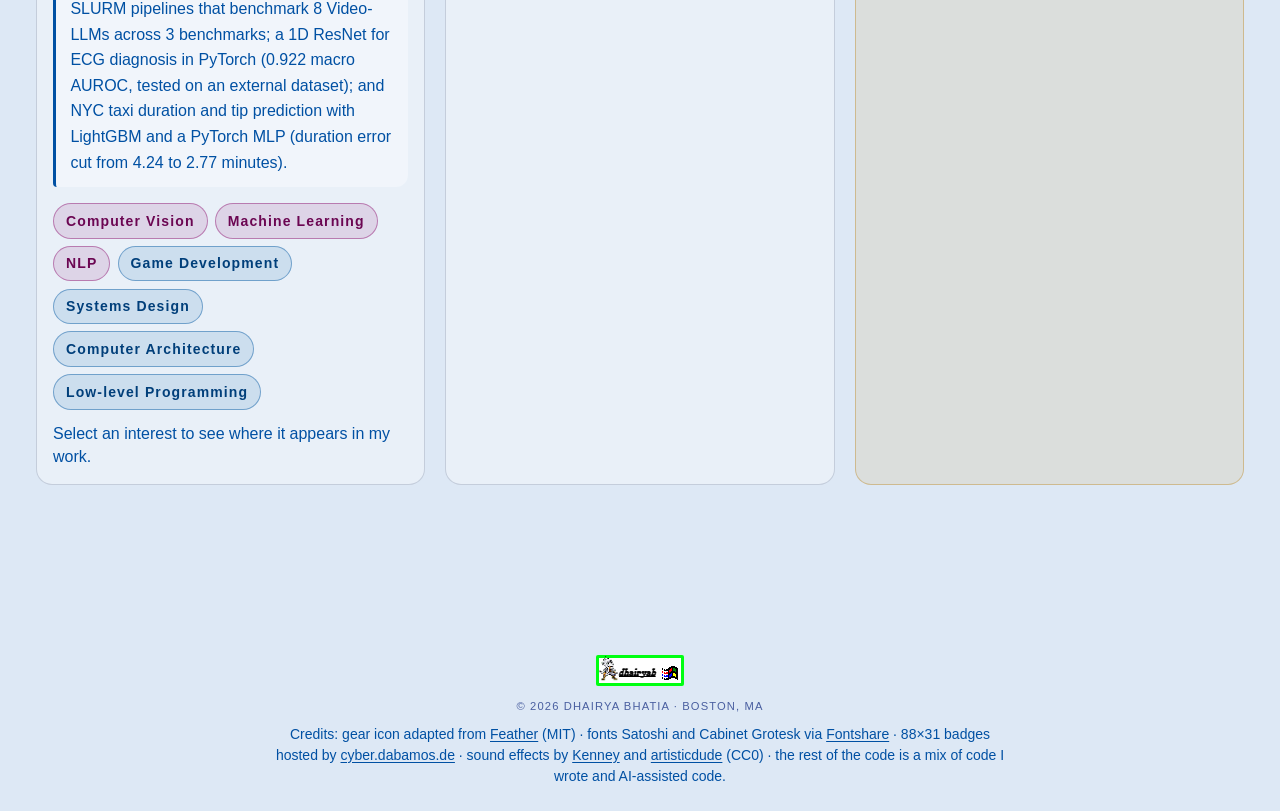
==== commit b86572b0: "Home sections as macOS-style windows; Dataset as a home window; remove Resume and Dataset dock tabs" ====
--- a/index.html
+++ b/index.html
@@ -81,31 +81,7 @@
                   <div class="philo-card"><strong>Leadership</strong><span>Graduate Student Government Senator, teaching assistant at Khoury, GLI award recipient.</span></div>
                 </div>
               </div>
-              <section class="career" aria-label="Research, publications, experience and education">
-              <div class="career-sec">
-                <h2 class="career-h">Publications</h2>
-                <div class="pub-list" id="publications-list">
-          <article class="pub-card" id="pub-motionblind">
-            <h3 class="pub-title">MotionBlind: Probing the Illusion of Motion Understanding in Video-LLMs</h3>
-            <p class="pub-authors"><strong class="pub-self">Dhairya Bhatia</strong>, Bishoy Galoaa, et al.</p>
-            <p class="pub-meta">arXiv preprint · arXiv:2609.09528 · 2026</p>
-            <div class="pub-actions"><a class="run-btn" href="https://arxiv.org/abs/2609.09528" target="_blank" rel="noopener">arXiv ↗</a> <a class="run-btn" href="https://huggingface.co/datasets/augmentedcognitionlab/MotionBlind" target="_blank" rel="noopener">Dataset ↗</a></div>
-          </article>
-        </div>
-              </div>
-              <div class="career-sec">
-                <h2 class="career-h">Research</h2>
-                <article class="career-item"><div class="ci-head"><h3>Research Assistant, ACLab</h3><span class="ci-date">May 2026 – Present</span></div><span class="meta">Augmented Cognition Lab, Northeastern University · Advisor: Prof. Sarah Ostadabbas</span><div class="ci-grid"><div class="ci-chip"><b>MotionBlind benchmark</b><p>Co-led MotionBlind, a contrastive benchmark of 60 video pairs (82 self-recorded clips) that differ only in speed, magnitude or direction. Open Video-LLMs score 52 to 59% on single questions but at most 11.7% on full pairs, against 91.3% for humans.</p></div><div class="ci-chip"><b>Evaluation pipelines</b><p>Built SLURM evaluation pipelines on HPC to benchmark 8 Video-LLMs (6 open-weight, 2 closed-source) across 3 benchmarks.</p></div><div class="ci-chip"><b>Frame ablations</b><p>Showed that shuffling, reversing or removing frames drops open models to near 0%, and that none of 4 frame-selection strategies beats uniform sampling.</p></div><div class="ci-chip"><b>Ego-exo dataset</b><p>Collecting an egocentric and exocentric video dataset for multi-view video understanding.</p></div></div></article>
-                <article class="career-item"><div class="ci-head"><h3>Research Volunteer, CACTILab</h3><span class="ci-date">Mar 2026 – Present</span></div><span class="meta">Northeastern University</span><div class="ci-grid"><div class="ci-chip"><b>C-to-Rust translation</b><p>Evaluated multiple C-to-Rust translation tools.</p></div><div class="ci-chip"><b>Firmware agents</b><p>Built a multi-agent LLM pipeline that generates embedded firmware and verifies it with the compiler in the loop; a working MVP was tested on a TI MSPM0L2228 board.</p></div><div class="ci-chip"><b>Cost control</b><p>Added model tiering and per-turn cost tracking to control LLM usage across agents.</p></div></div></article>
-                
-              </div>
-              <div class="career-sec">
-                <h2 class="career-h">Experience</h2>
-                <article class="career-item"><div class="ci-head"><h3>Software Development Intern / AI Developer, Oriv</h3><span class="ci-date">Sep 2024 – Jul 2025</span></div><div class="ci-grid"><div class="ci-chip"><b>Knowledge graphs</b><p>Prototyped knowledge-graph methods for fitting graph structures onto IoT sensor signals for industrial automation proofs of concept.</p></div><div class="ci-chip"><b>Sensor virtualization</b><p>Introduced sensor-virtualization methods that allow data simulation and reduce dependency on physical hardware.</p></div></div></article>
-                <article class="career-item"><div class="ci-head"><h3>Teaching Assistant, CS 3100</h3><span class="ci-date">Jan 2026 – Jun 2026</span></div><span class="meta">Northeastern University</span><div class="ci-grid"><div class="ci-chip"><b>Labs and office hours</b><p>Supported students in labs and office hours.</p></div><div class="ci-chip"><b>Feedback analysis</b><p>Led analysis of student feedback on AI-assisted programming workflows, informing curriculum design.</p></div></div></article>
-                <article class="career-item"><div class="ci-head"><h3>Co-Founder &amp; Team Lead, Project Escalion</h3><span class="ci-date">NU Launch Labs</span></div><div class="ci-grid"><div class="ci-chip"><b>Studio</b><p>Co-founded a Rust game development studio that grew into a Khoury-recognized graduate club.</p></div><div class="ci-chip"><b>Engine</b><p>Building a custom Rust engine with a wgpu renderer and a sparse-set entity component system.</p></div></div></article>
-              </div>
-            </section>
+              
             </div>
             <div class="status-strip">
               <span>Focus // Machine learning research</span>
@@ -141,6 +117,128 @@
       </section>
 
       
+
+      <section class="win" aria-label="Publications">
+        <div class="chrome">
+          <div class="dots" aria-hidden="true"><span></span><span></span><span></span></div>
+          <div class="titlebar">/career/publications</div>
+        </div>
+        <div class="win-body">
+<div class="career-sec">
+                <div class="pub-list" id="publications-list">
+          <article class="pub-card" id="pub-motionblind">
+            <h3 class="pub-title">MotionBlind: Probing the Illusion of Motion Understanding in Video-LLMs</h3>
+            <p class="pub-authors"><strong class="pub-self">Dhairya Bhatia</strong>, Bishoy Galoaa, et al.</p>
+            <p class="pub-meta">arXiv preprint · arXiv:2609.09528 · 2026</p>
+            <div class="pub-actions"><a class="run-btn" href="https://arxiv.org/abs/2609.09528" target="_blank" rel="noopener">arXiv ↗</a> <a class="run-btn" href="https://huggingface.co/datasets/augmentedcognitionlab/MotionBlind" target="_blank" rel="noopener">Dataset ↗</a></div>
+          </article>
+        </div>
+              </div>
+
+        </div>
+      </section>
+
+      <section class="win" aria-label="Dataset">
+        <div class="chrome">
+          <div class="dots" aria-hidden="true"><span></span><span></span><span></span></div>
+          <div class="titlebar">/research/dataset</div>
+        </div>
+        <div class="win-body">
+<div class="career-sec">
+                <p class="meta">Near-identical video pairs that differ only in motion: speed, magnitude or direction. Built to test whether video-language models understand motion or only guess from appearance.</p>
+                <div class="ci-grid">
+                  <div class="ci-chip"><b>Design</b><p>Contrastive pairs: two clips of the same scene that differ only in one motion property.</p></div>
+                  <div class="ci-chip"><b>Motion types</b><p>Speed, magnitude and direction.</p></div>
+                  <div class="ci-chip"><b>Result</b><p>Across eight video-language models, open models score near chance, and even the strongest model fails on speed.</p></div>
+                </div>
+                <div class="pub-actions">
+                  <a class="run-btn" href="https://huggingface.co/datasets/augmentedcognitionlab/MotionBlind" target="_blank" rel="noopener">Dataset on Hugging Face ↗</a>
+                  <a class="run-btn" href="https://arxiv.org/abs/2609.09528" target="_blank" rel="noopener">Paper ↗</a>
+                </div>
+                <p class="meta">Clip and pair counts, file formats and the licence are on the Hugging Face page.</p>
+              </div>
+        </div>
+      </section>
+
+      <section class="win" aria-label="Research">
+        <div class="chrome">
+          <div class="dots" aria-hidden="true"><span></span><span></span><span></span></div>
+          <div class="titlebar">/career/research</div>
+        </div>
+        <div class="win-body">
+<div class="career-sec">
+                <article class="career-item"><div class="ci-head"><h3>Research Assistant, ACLab</h3><span class="ci-date">May 2026 – Present</span></div><span class="meta">Augmented Cognition Lab, Northeastern University · Advisor: Prof. Sarah Ostadabbas</span><div class="ci-grid"><div class="ci-chip"><b>MotionBlind benchmark</b><p>Co-led MotionBlind, a contrastive benchmark of 60 video pairs (82 self-recorded clips) that differ only in speed, magnitude or direction. Open Video-LLMs score 52 to 59% on single questions but at most 11.7% on full pairs, against 91.3% for humans.</p></div><div class="ci-chip"><b>Evaluation pipelines</b><p>Built SLURM evaluation pipelines on HPC to benchmark 8 Video-LLMs (6 open-weight, 2 closed-source) across 3 benchmarks.</p></div><div class="ci-chip"><b>Frame ablations</b><p>Showed that shuffling, reversing or removing frames drops open models to near 0%, and that none of 4 frame-selection strategies beats uniform sampling.</p></div><div class="ci-chip"><b>Ego-exo dataset</b><p>Collecting an egocentric and exocentric video dataset for multi-view video understanding.</p></div></div></article>
+                <article class="career-item"><div class="ci-head"><h3>Research Volunteer, CACTILab</h3><span class="ci-date">Mar 2026 – Present</span></div><span class="meta">Northeastern University</span><div class="ci-grid"><div class="ci-chip"><b>C-to-Rust translation</b><p>Evaluated multiple C-to-Rust translation tools.</p></div><div class="ci-chip"><b>Firmware agents</b><p>Built a multi-agent LLM pipeline that generates embedded firmware and verifies it with the compiler in the loop; a working MVP was tested on a TI MSPM0L2228 board.</p></div><div class="ci-chip"><b>Cost control</b><p>Added model tiering and per-turn cost tracking to control LLM usage across agents.</p></div></div></article>
+                
+              </div>
+
+        </div>
+      </section>
+
+      <section class="win" aria-label="Experience">
+        <div class="chrome">
+          <div class="dots" aria-hidden="true"><span></span><span></span><span></span></div>
+          <div class="titlebar">/career/experience</div>
+        </div>
+        <div class="win-body">
+<div class="career-sec">
+                <article class="career-item"><div class="ci-head"><h3>Software Development Intern / AI Developer, Oriv</h3><span class="ci-date">Sep 2024 – Jul 2025</span></div><div class="ci-grid"><div class="ci-chip"><b>Knowledge graphs</b><p>Prototyped knowledge-graph methods for fitting graph structures onto IoT sensor signals for industrial automation proofs of concept.</p></div><div class="ci-chip"><b>Sensor virtualization</b><p>Introduced sensor-virtualization methods that allow data simulation and reduce dependency on physical hardware.</p></div></div></article>
+                <article class="career-item"><div class="ci-head"><h3>Teaching Assistant, CS 3100</h3><span class="ci-date">Jan 2026 – Jun 2026</span></div><span class="meta">Northeastern University</span><div class="ci-grid"><div class="ci-chip"><b>Labs and office hours</b><p>Supported students in labs and office hours.</p></div><div class="ci-chip"><b>Feedback analysis</b><p>Led analysis of student feedback on AI-assisted programming workflows, informing curriculum design.</p></div></div></article>
+                <article class="career-item"><div class="ci-head"><h3>Co-Founder &amp; Team Lead, Project Escalion</h3><span class="ci-date">NU Launch Labs</span></div><div class="ci-grid"><div class="ci-chip"><b>Studio</b><p>Co-founded a Rust game development studio that grew into a Khoury-recognized graduate club.</p></div><div class="ci-chip"><b>Engine</b><p>Building a custom Rust engine with a wgpu renderer and a sparse-set entity component system.</p></div></div></article>
+              </div>
+
+        </div>
+      </section>
+
+      <section class="win" aria-label="Projects">
+        <div class="chrome">
+          <div class="dots" aria-hidden="true"><span></span><span></span><span></span></div>
+          <div class="titlebar">/career/projects</div>
+        </div>
+        <div class="win-body">
+<div class="career-sec">
+                <article class="career-item"><div class="ci-head"><h3>ECG Diagnostic Classification, PTB-XL</h3><span class="ci-date"></span></div><ul><li>Trained a 1D ResNet in PyTorch on PTB-XL, reaching 0.922 macro AUROC across 5 diagnoses over 3 seeds.</li><li>Showed that shuffling whole beats cuts AUROC by only 0.004, while breaking beats apart cuts it by 0.076.</li><li>Tested on the external Georgia ECG dataset without retraining, where macro AUROC fell to 0.835.</li></ul></article>
+                <article class="career-item"><div class="ci-head"><h3>NYC Taxi Duration and Tip Prediction</h3><span class="ci-date"></span></div><ul><li>Compared 5 models, from a group-median baseline to LightGBM and a PyTorch MLP, on NYC TLC trip records.</li><li>Cut trip-duration test MAE from 4.24 to 2.77 minutes (35%) with LightGBM, raising R² from 0.65 to 0.84.</li><li>Raised tip-prediction AUROC from 0.682 to 0.747 over a zone-rate baseline, and showed every model degrades on the following month.</li></ul></article>
+              </div>
+
+        </div>
+      </section>
+
+      <section class="win" aria-label="Education">
+        <div class="chrome">
+          <div class="dots" aria-hidden="true"><span></span><span></span><span></span></div>
+          <div class="titlebar">/career/education</div>
+        </div>
+        <div class="win-body">
+<div class="career-sec">
+                <article class="career-item"><div class="ci-head"><h3>Master of Science in Computer Science</h3><span class="ci-date">Sep 2025 – May 2027 (expected)</span></div><span class="meta">Khoury College of Computer Science, Northeastern University · Boston, MA</span></article>
+                <article class="career-item"><div class="ci-head"><h3>Bachelor of Science in Computer Science</h3><span class="ci-date">Sep 2020 – May 2024</span></div><span class="meta">The University of British Columbia · Kelowna, BC</span></article>
+              </div>
+
+        </div>
+      </section>
+
+      <section class="win" aria-label="Skills">
+        <div class="chrome">
+          <div class="dots" aria-hidden="true"><span></span><span></span><span></span></div>
+          <div class="titlebar">/career/skills</div>
+        </div>
+        <div class="win-body">
+<div class="career-sec">
+                <div class="career-skills">
+                  <p><b>ML / AI:</b> PyTorch, multimodal learning, VLMs, model evaluation and benchmarking, computer vision</p>
+                  <p><b>Languages:</b> Python, Rust, C, Java, SQL, Bash</p>
+                  <p><b>Systems and tools:</b> Linux, SLURM, HPC, Docker, Git, embedded systems</p>
+                </div>
+                <div class="career-links">
+                  <a href="/resume/Dhairya_Bhatia_Resume.pdf" target="_blank" rel="noopener" class="resume-dl"><svg width="16" height="16" viewBox="0 0 24 24" fill="none" stroke="currentColor" stroke-width="2" aria-hidden="true"><path d="M14 2H6a2 2 0 0 0-2 2v16a2 2 0 0 0 2 2h12a2 2 0 0 0 2-2V8z"/><polyline points="14 2 14 8 20 8"/><line x1="12" y1="11" x2="12" y2="17"/><polyline points="9 14 12 17 15 14"/></svg>Resume</a>
+                  <a href="/cv/Dhairya_Bhatia_CV.pdf" target="_blank" rel="noopener" class="resume-dl"><svg width="16" height="16" viewBox="0 0 24 24" fill="none" stroke="currentColor" stroke-width="2" aria-hidden="true"><path d="M14 2H6a2 2 0 0 0-2 2v16a2 2 0 0 0 2 2h12a2 2 0 0 0 2-2V8z"/><polyline points="14 2 14 8 20 8"/><line x1="12" y1="11" x2="12" y2="17"/><polyline points="9 14 12 17 15 14"/></svg>CV</a>
+                  <a href="/cv/Dhairya_Bhatia_CV_PhD.pdf" target="_blank" rel="noopener" class="resume-dl"><svg width="16" height="16" viewBox="0 0 24 24" fill="none" stroke="currentColor" stroke-width="2" aria-hidden="true"><path d="M14 2H6a2 2 0 0 0-2 2v16a2 2 0 0 0 2 2h12a2 2 0 0 0 2-2V8z"/><polyline points="14 2 14 8 20 8"/><line x1="12" y1="11" x2="12" y2="17"/><polyline points="9 14 12 17 15 14"/></svg>PhD CV</a>
+                </div>
+              </div>
+
+        </div>
+      </section>
 
       <section class="deck" aria-labelledby="deck-title">
         <div class="chrome">
@@ -251,34 +349,6 @@
       </section>
       </div>
 
-      <div id="panel-resume" class="panel" role="region" tabindex="-1" aria-label="Resume" hidden>
-<section class="career career-resume" aria-label="Projects, education and skills">
-              <div class="career-sec">
-                <h2 class="career-h">Projects</h2>
-                <article class="career-item"><div class="ci-head"><h3>ECG Diagnostic Classification, PTB-XL</h3><span class="ci-date"></span></div><ul><li>Trained a 1D ResNet in PyTorch on PTB-XL, reaching 0.922 macro AUROC across 5 diagnoses over 3 seeds.</li><li>Showed that shuffling whole beats cuts AUROC by only 0.004, while breaking beats apart cuts it by 0.076.</li><li>Tested on the external Georgia ECG dataset without retraining, where macro AUROC fell to 0.835.</li></ul></article>
-                <article class="career-item"><div class="ci-head"><h3>NYC Taxi Duration and Tip Prediction</h3><span class="ci-date"></span></div><ul><li>Compared 5 models, from a group-median baseline to LightGBM and a PyTorch MLP, on NYC TLC trip records.</li><li>Cut trip-duration test MAE from 4.24 to 2.77 minutes (35%) with LightGBM, raising R² from 0.65 to 0.84.</li><li>Raised tip-prediction AUROC from 0.682 to 0.747 over a zone-rate baseline, and showed every model degrades on the following month.</li></ul></article>
-              </div>
-              <div class="career-sec">
-                <h2 class="career-h">Education</h2>
-                <article class="career-item"><div class="ci-head"><h3>Master of Science in Computer Science</h3><span class="ci-date">Sep 2025 – May 2027 (expected)</span></div><span class="meta">Khoury College of Computer Science, Northeastern University · Boston, MA</span></article>
-                <article class="career-item"><div class="ci-head"><h3>Bachelor of Science in Computer Science</h3><span class="ci-date">Sep 2020 – May 2024</span></div><span class="meta">The University of British Columbia · Kelowna, BC</span></article>
-              </div>
-              <div class="career-sec">
-                <h2 class="career-h">Technical skills</h2>
-                <div class="career-skills">
-                  <p><b>ML / AI:</b> PyTorch, multimodal learning, VLMs, model evaluation and benchmarking, computer vision</p>
-                  <p><b>Languages:</b> Python, Rust, C, Java, SQL, Bash</p>
-                  <p><b>Systems and tools:</b> Linux, SLURM, HPC, Docker, Git, embedded systems</p>
-                </div>
-                <div class="career-links">
-                  <a href="/resume/Dhairya_Bhatia_Resume.pdf" target="_blank" rel="noopener" class="resume-dl"><svg width="16" height="16" viewBox="0 0 24 24" fill="none" stroke="currentColor" stroke-width="2" aria-hidden="true"><path d="M14 2H6a2 2 0 0 0-2 2v16a2 2 0 0 0 2 2h12a2 2 0 0 0 2-2V8z"/><polyline points="14 2 14 8 20 8"/><line x1="12" y1="11" x2="12" y2="17"/><polyline points="9 14 12 17 15 14"/></svg>Resume</a>
-                  <a href="/cv/Dhairya_Bhatia_CV.pdf" target="_blank" rel="noopener" class="resume-dl"><svg width="16" height="16" viewBox="0 0 24 24" fill="none" stroke="currentColor" stroke-width="2" aria-hidden="true"><path d="M14 2H6a2 2 0 0 0-2 2v16a2 2 0 0 0 2 2h12a2 2 0 0 0 2-2V8z"/><polyline points="14 2 14 8 20 8"/><line x1="12" y1="11" x2="12" y2="17"/><polyline points="9 14 12 17 15 14"/></svg>CV</a>
-                  <a href="/cv/Dhairya_Bhatia_CV_PhD.pdf" target="_blank" rel="noopener" class="resume-dl"><svg width="16" height="16" viewBox="0 0 24 24" fill="none" stroke="currentColor" stroke-width="2" aria-hidden="true"><path d="M14 2H6a2 2 0 0 0-2 2v16a2 2 0 0 0 2 2h12a2 2 0 0 0 2-2V8z"/><polyline points="14 2 14 8 20 8"/><line x1="12" y1="11" x2="12" y2="17"/><polyline points="9 14 12 17 15 14"/></svg>PhD CV</a>
-                </div>
-              </div>
-            </section>
-</div>
-
       <div id="panel-journey" class="panel" role="region" tabindex="-1" aria-label="Journey" hidden>
 <section class="bay" aria-labelledby="panel-journey-title">
         <div class="chrome">
@@ -327,41 +397,6 @@
 
       </div>
 
-      <div id="panel-dataset" class="panel" role="region" tabindex="-1" aria-label="Dataset" hidden>
-<section class="bay" aria-labelledby="panel-dataset-title">
-        <div class="chrome">
-          <div class="dots" aria-hidden="true"><span></span><span></span><span></span></div>
-          <div class="titlebar" id="panel-dataset-title">/research/dataset</div>
-        </div>
-        <div class="bay-main">
-          <article class="section-copy" id="dataset">
-            <p class="eyebrow">Dataset · Benchmark · Video-language models</p>
-            <h2>MotionBlind dataset.</h2>
-            <p class="lede">Near-identical video pairs that differ only in motion: speed, magnitude or direction. Built to test whether video-language models understand motion or only guess from appearance.</p>
-            <section class="career career-dataset" aria-label="About the dataset">
-              <div class="career-sec">
-                <h2 class="career-h">What it is</h2>
-                <div class="ci-grid">
-                  <div class="ci-chip"><b>Design</b><p>Contrastive pairs: two clips of the same scene that differ only in one motion property.</p></div>
-                  <div class="ci-chip"><b>Motion types</b><p>Speed, magnitude and direction.</p></div>
-                  <div class="ci-chip"><b>Result</b><p>Across eight video-language models, open models score near chance, and even the strongest model fails on speed.</p></div>
-                </div>
-              </div>
-              <div class="career-sec">
-                <h2 class="career-h">Get it</h2>
-                <div class="pub-actions">
-                  <a class="run-btn" href="https://huggingface.co/datasets/augmentedcognitionlab/MotionBlind" target="_blank" rel="noopener">Dataset on Hugging Face ↗</a>
-                  <a class="run-btn" href="https://arxiv.org/abs/2609.09528" target="_blank" rel="noopener">Paper (arXiv) ↗</a>
-                  <a class="run-btn" href="https://arxiv.org/pdf/2609.09528" target="_blank" rel="noopener">PDF ↗</a>
-                </div>
-                <p class="meta">Clip and pair counts, file formats and the licence are on the Hugging Face page, which is the source of truth.</p>
-              </div>
-            </section>
-          </article>
-        </div>
-      </section>
-</div>
-
       <div id="panel-workbench" class="panel" role="region" tabindex="-1" aria-label="Workbench" hidden>
 <section class="bay" aria-labelledby="bay-title">
         <div class="chrome">
@@ -432,10 +467,8 @@
 
     <nav class="dock" aria-label="Workstation dock">
       <a class="active" href="#about" data-panel="about" aria-current="page"><svg viewBox="0 0 24 24" fill="none" stroke="currentColor" stroke-width="1.8"><circle cx="12" cy="8" r="4"/><path d="M4 20c0-4 3.6-7 8-7s8 3 8 7"/></svg><span>About</span></a>
-      <a href="#resume" data-panel="resume"><svg viewBox="0 0 24 24" fill="none" stroke="currentColor" stroke-width="1.8"><path d="M6 3h9l4 4v14H6z"/><path d="M14 3v5h5"/><path d="M9 13h7M9 17h7"/></svg><span>Resume</span></a>
       <a href="#journey" data-panel="journey"><svg viewBox="0 0 24 24" fill="none" stroke="currentColor" stroke-width="1.8"><circle cx="6" cy="6" r="2"/><circle cx="18" cy="12" r="2"/><circle cx="6" cy="18" r="2"/><path d="M8 6h4a4 4 0 0 1 4 4M16 14a4 4 0 0 1-4 4H8"/></svg><span>Journey</span></a>
       <a href="#projects" data-panel="projects"><svg viewBox="0 0 24 24" fill="none" stroke="currentColor" stroke-width="1.8"><rect x="3" y="3" width="7.5" height="7.5" rx="1.6"/><rect x="13.5" y="3" width="7.5" height="7.5" rx="1.6"/><rect x="3" y="13.5" width="7.5" height="7.5" rx="1.6"/><path d="M17.25 13.5v7.5M13.5 17.25H21"/></svg><span>Projects</span></a>
-      <a href="#dataset" data-panel="dataset"><svg viewBox="0 0 24 24" fill="none" stroke="currentColor" stroke-width="1.8"><ellipse cx="12" cy="5.5" rx="7.5" ry="3"/><path d="M4.5 5.5v6c0 1.7 3.4 3 7.5 3s7.5-1.3 7.5-3v-6"/><path d="M4.5 11.5v6c0 1.7 3.4 3 7.5 3s7.5-1.3 7.5-3v-6"/></svg><span>Dataset</span></a>
       <a href="#workbench" data-panel="workbench"><svg viewBox="0 0 24 24" fill="none" stroke="currentColor" stroke-width="1.8"><path d="M4 5h16v14H4z"/><path d="m8 10 2 2-2 2"/><path d="M12.5 16H16"/></svg><span>Workbench</span></a>
       <a href="#mail" data-panel="mail"><svg viewBox="0 0 24 24" fill="none" stroke="currentColor" stroke-width="1.8"><path d="M4 4h16c1.1 0 2 .9 2 2v12c0 1.1-.9 2-2 2H4c-1.1 0-2-.9-2-2V6c0-1.1.9-2 2-2z"/><polyline points="22,6 12,13 2,6"/></svg><span>Mail</span></a>
     </nav>
--- a/style.css
+++ b/style.css
@@ -90,7 +90,7 @@
     #panel-about .display .eyebrow,#panel-about .display h1,#panel-about .display .lede{margin-inline:auto}
     #panel-about .philo-card{text-align:left}
     #panel-about .tower-body{grid-template-columns:repeat(2,minmax(0,1fr))}
-    .career{display:grid;grid-template-columns:repeat(auto-fit,minmax(min(100%,26rem),1fr));gap:1.25rem;align-items:start}
+    .career{display:grid;grid-template-columns:minmax(0,1fr);gap:1.5rem}
     .lede-main{font-size:var(--text-lg);color:var(--color-text);max-width:34ch}
     .lede-status{display:inline-flex;align-items:center;gap:.5rem;margin:.9rem auto 0;padding:.3rem .8rem;border-radius:999px;border:1px solid var(--color-border);font-size:var(--text-sm);color:var(--color-text)}
     .status-dot{width:.55rem;height:.55rem;border-radius:50%;background:var(--color-green)}
@@ -100,9 +100,7 @@
     .fact dd{margin:0;color:var(--color-text);line-height:1.55}
     @media (max-width:680px){.fact{grid-template-columns:1fr}}
     .avatar-chip{display:block;width:5.5rem;height:5.5rem;margin:0 auto 1rem;border-radius:50%;object-fit:cover;object-position:center 15%;border:2px solid var(--color-primary);box-shadow:0 0 0 4px color-mix(in srgb,var(--color-primary) 18%,transparent)}
-    .career-sec{display:grid;align-content:start;gap:.75rem;padding:1.1rem 1.1rem 1.25rem;border-radius:1.25rem;border:1px solid var(--color-border);background:color-mix(in srgb,var(--color-surface,transparent) 40%,transparent);box-shadow:0 1px 0 rgba(255,255,255,.04) inset}
-    .career-sec:first-child{grid-column:1/-1}
-    .career-resume .career-sec{grid-column:1/-1}
+    .career-sec{display:grid;align-content:start;gap:.75rem}
     .career .pub-list{padding:0}
     .ci-head{display:flex;justify-content:space-between;align-items:baseline;gap:.25rem 1rem;flex-wrap:wrap}
     .ci-date{font-size:var(--text-sm);color:var(--color-text-muted);white-space:nowrap}
@@ -710,3 +708,9 @@
     :root[data-motion="reduced"] .pj-ambient::before,:root[data-motion="reduced"] .pj-ambient::after{animation:none}
     :root[data-motion="reduced"] .pj-card:hover,:root[data-motion="reduced"] .pj-card:active{translate:none;scale:none}
     :root[data-motion="reduced"] .pj-card:hover .pj-art img{transform:none}
+
+    /* Home page sections as macOS-style windows */
+    .win{border:1px solid var(--color-border);border-radius:1.6rem;overflow:clip;margin-bottom:1.25rem;background:linear-gradient(180deg,rgba(255,255,255,.04),rgba(255,255,255,.015));box-shadow:var(--shadow-lg)}
+    [data-theme="light"] .win{background:linear-gradient(180deg,rgba(255,255,255,.45),rgba(255,255,255,.15))}
+    .win-body{padding:1.25rem;display:grid;gap:1rem}
+    .win .career-sec{padding:0;border:0;background:none;box-shadow:none}
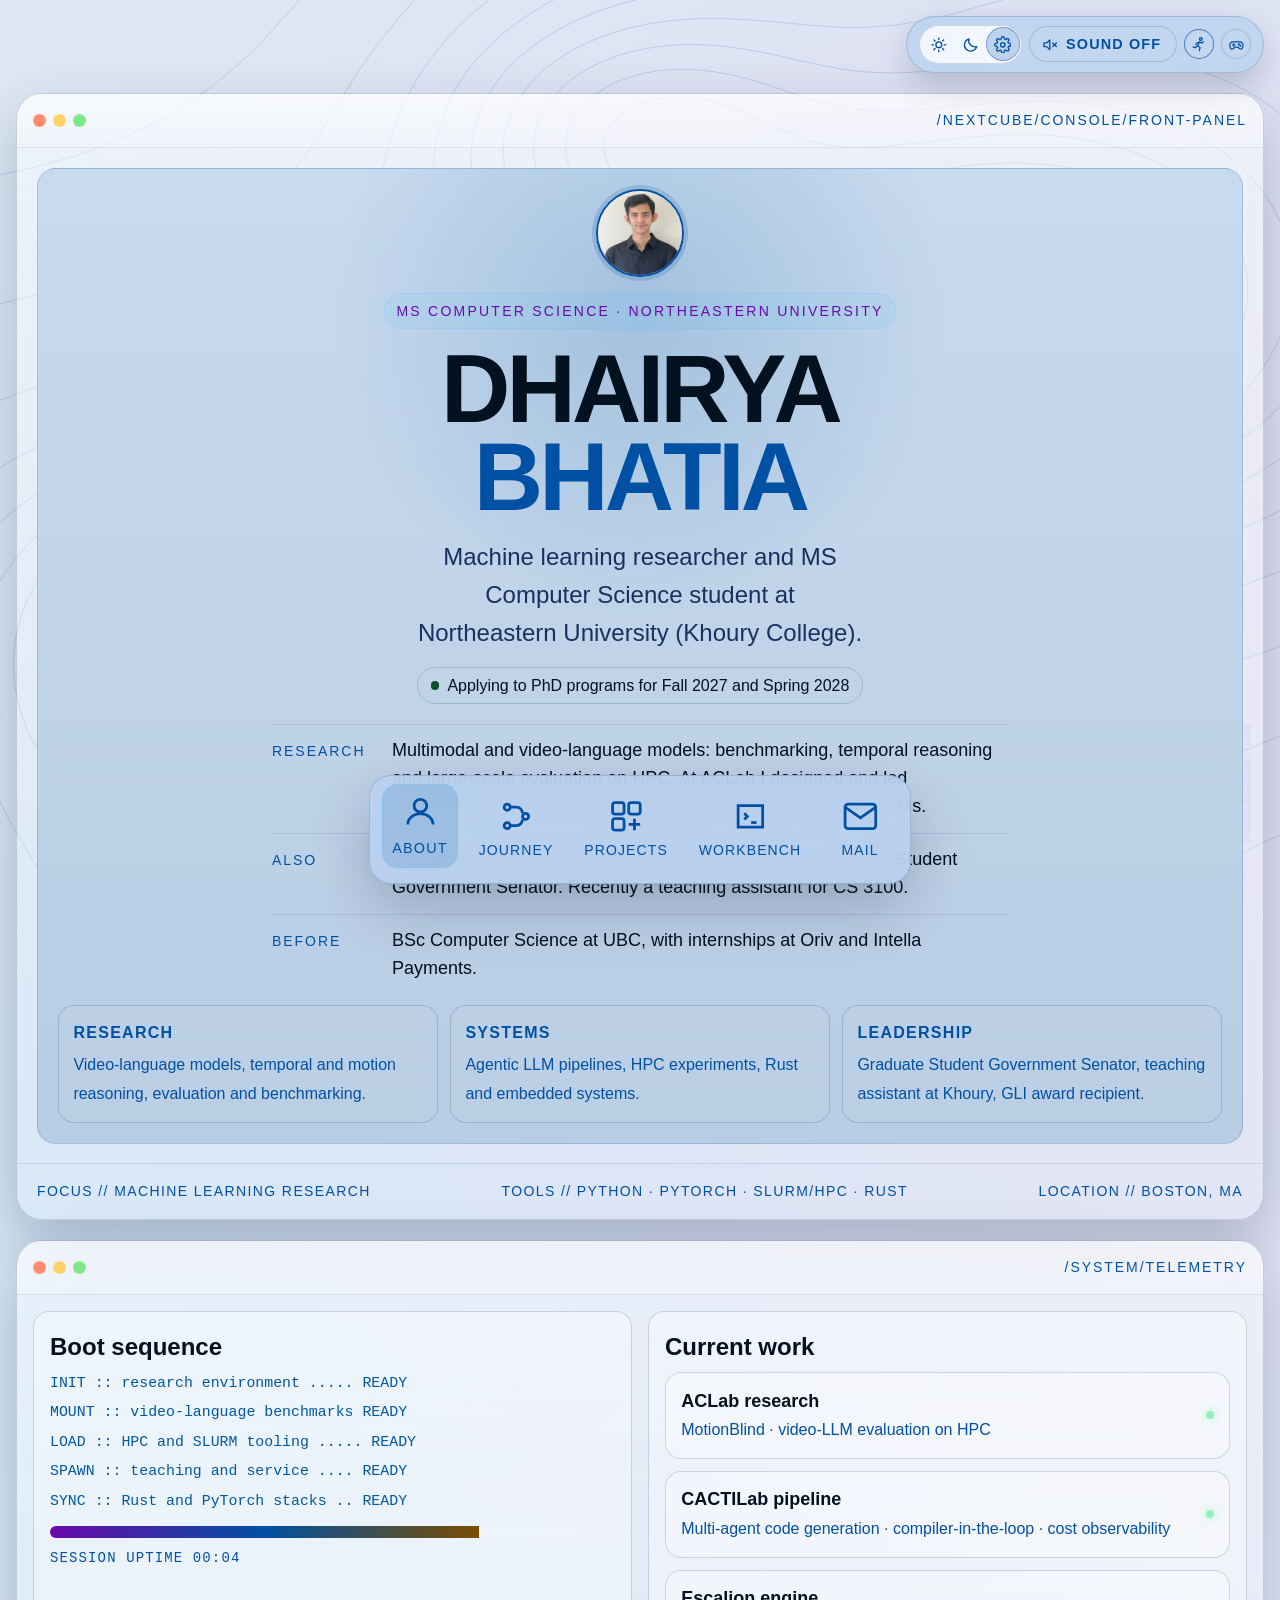
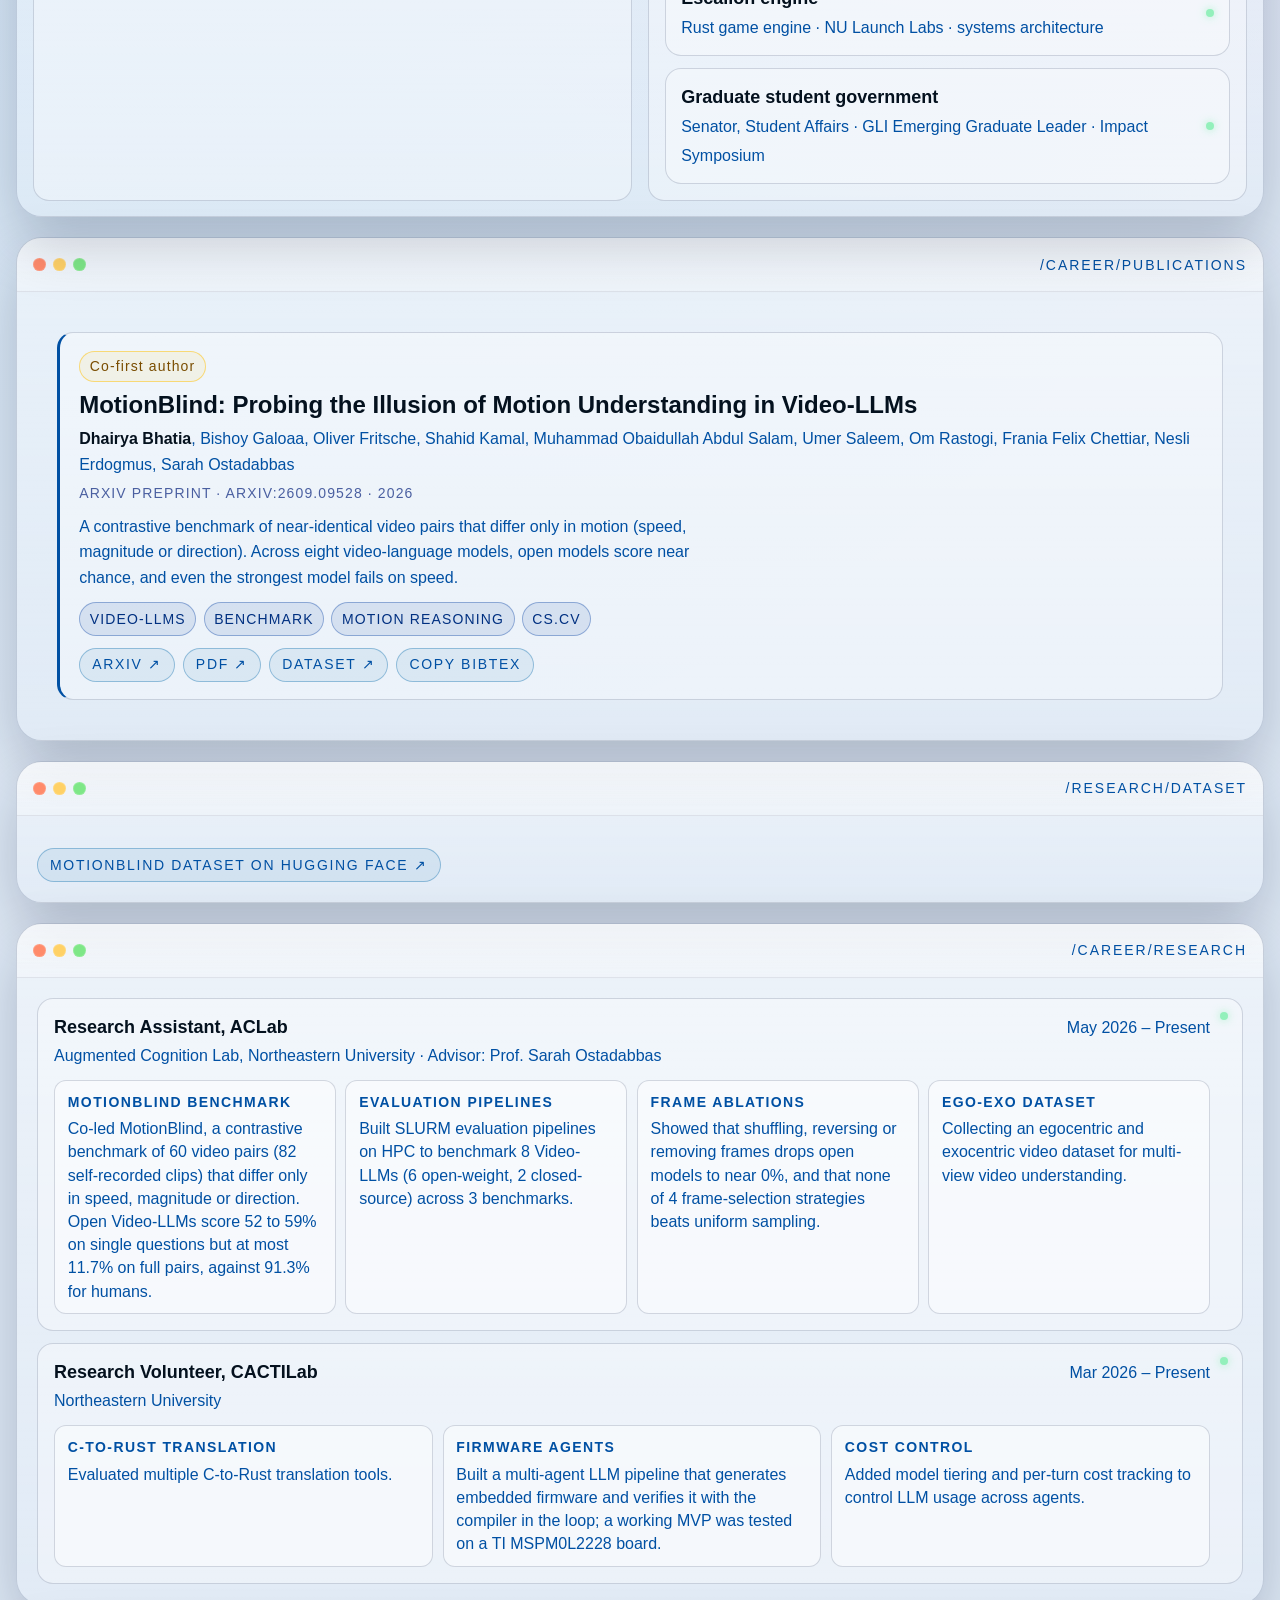
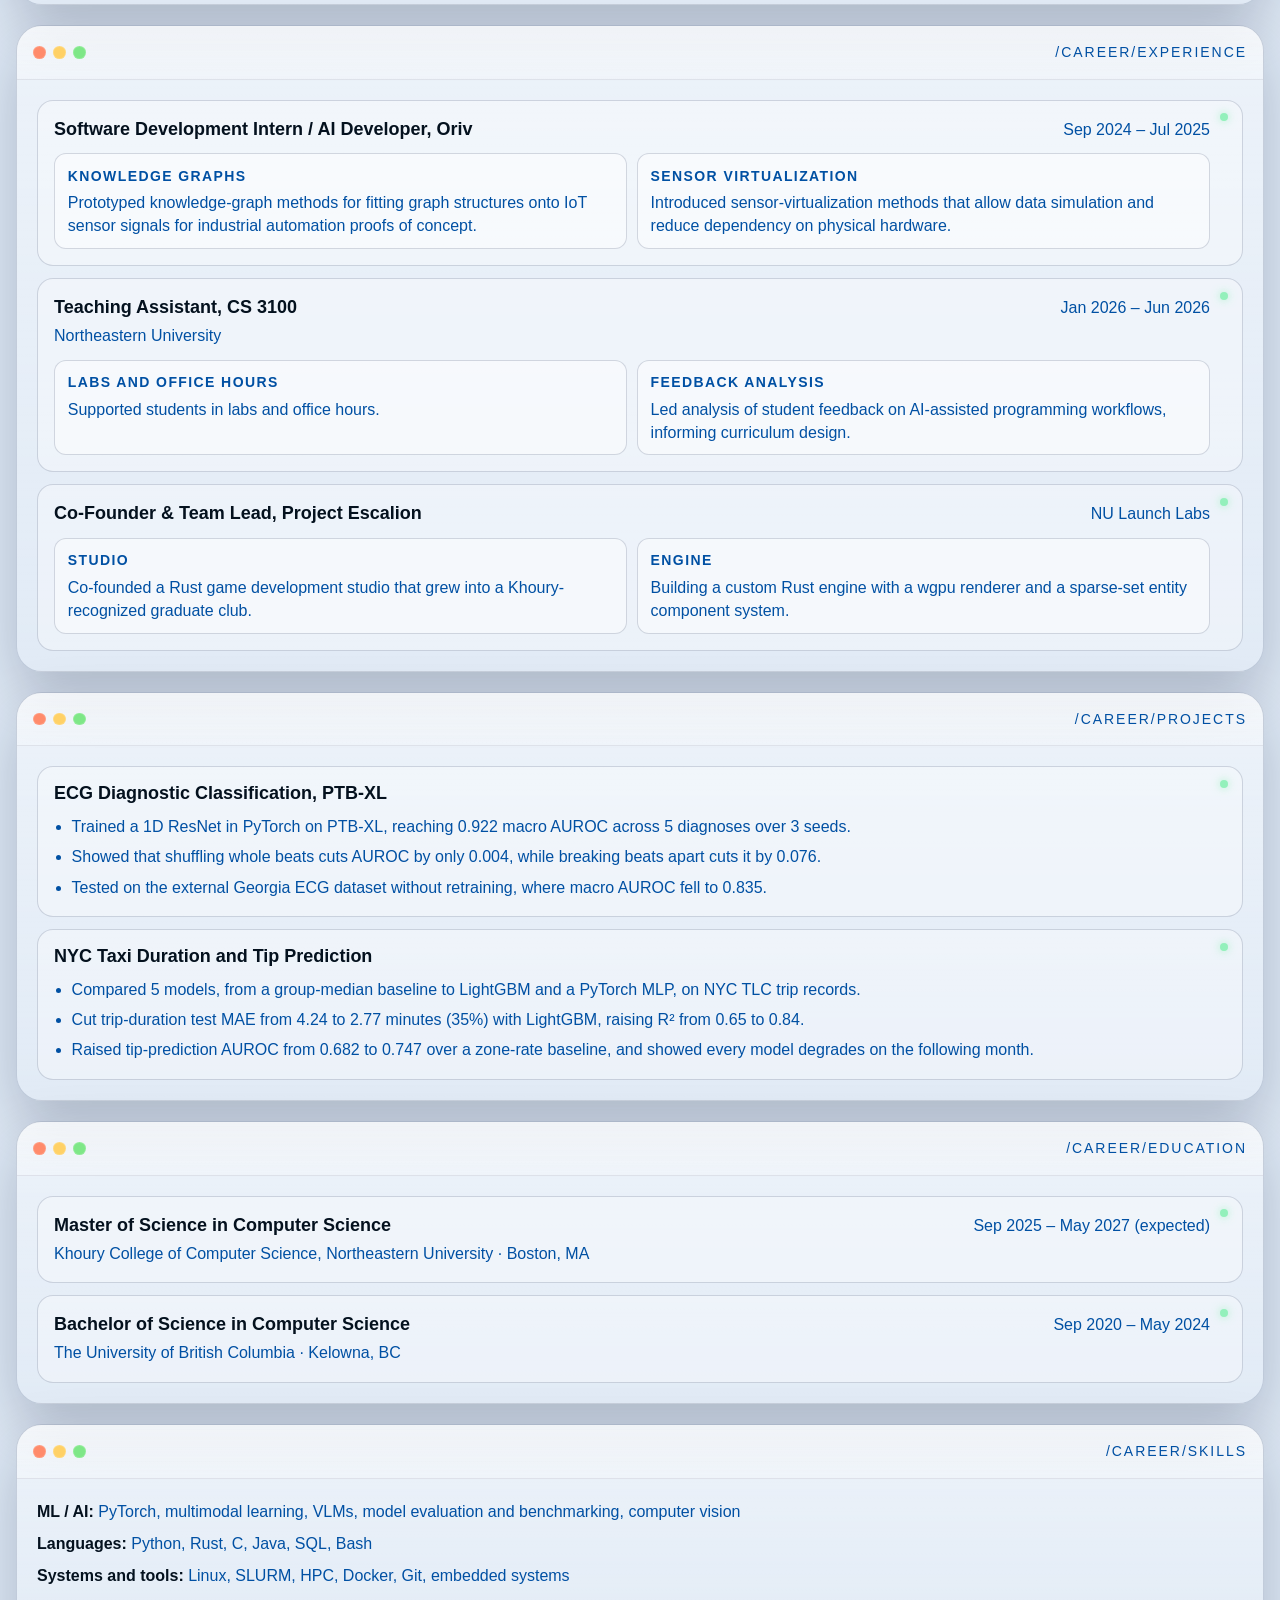
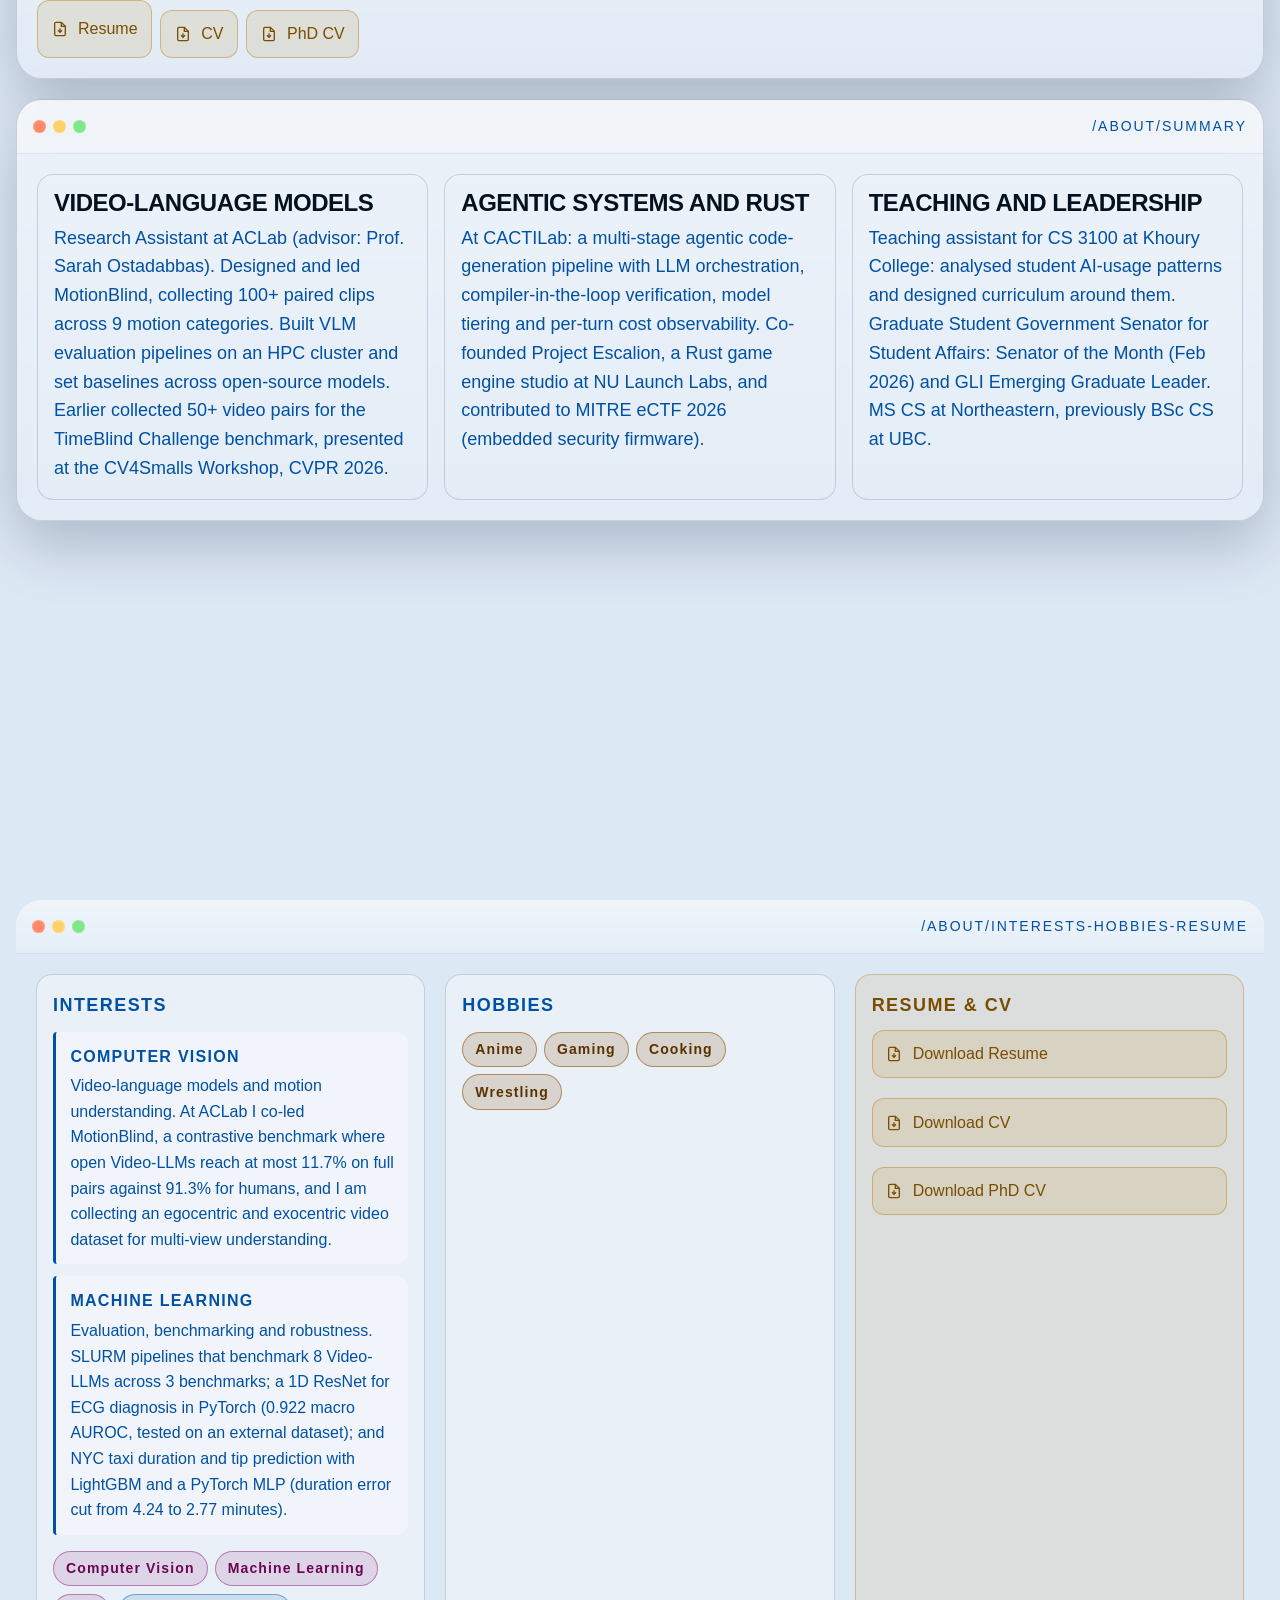
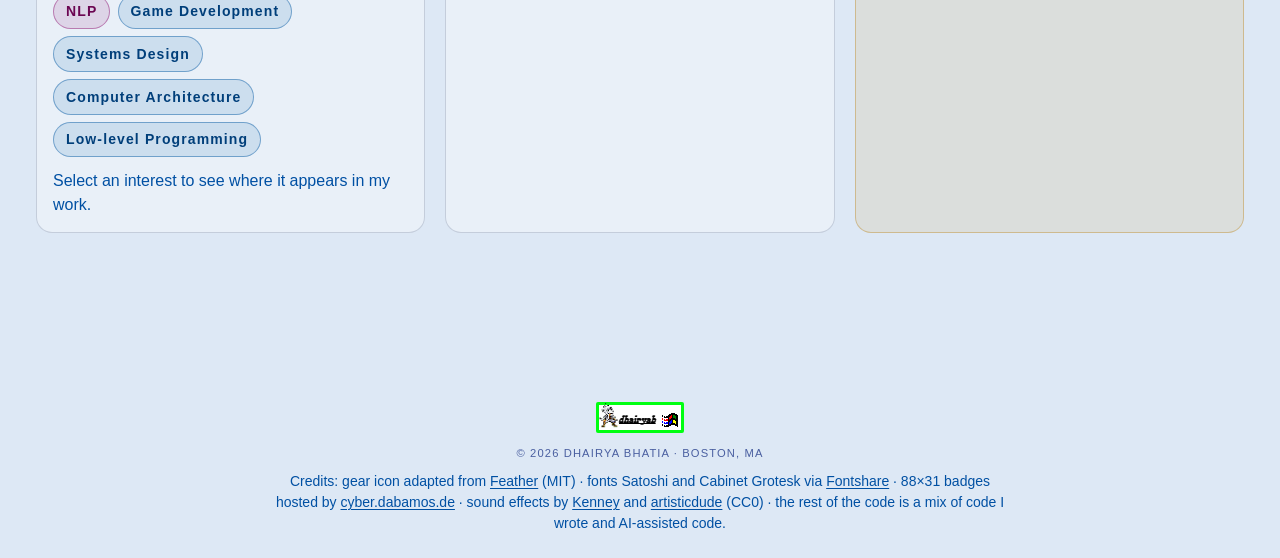
==== commit 28bbee07: "Dataset window: links only" ====
--- a/index.html
+++ b/index.html
@@ -144,19 +144,9 @@
           <div class="titlebar">/research/dataset</div>
         </div>
         <div class="win-body">
-<div class="career-sec">
-                <p class="meta">Near-identical video pairs that differ only in motion: speed, magnitude or direction. Built to test whether video-language models understand motion or only guess from appearance.</p>
-                <div class="ci-grid">
-                  <div class="ci-chip"><b>Design</b><p>Contrastive pairs: two clips of the same scene that differ only in one motion property.</p></div>
-                  <div class="ci-chip"><b>Motion types</b><p>Speed, magnitude and direction.</p></div>
-                  <div class="ci-chip"><b>Result</b><p>Across eight video-language models, open models score near chance, and even the strongest model fails on speed.</p></div>
-                </div>
-                <div class="pub-actions">
-                  <a class="run-btn" href="https://huggingface.co/datasets/augmentedcognitionlab/MotionBlind" target="_blank" rel="noopener">Dataset on Hugging Face ↗</a>
-                  <a class="run-btn" href="https://arxiv.org/abs/2609.09528" target="_blank" rel="noopener">Paper ↗</a>
-                </div>
-                <p class="meta">Clip and pair counts, file formats and the licence are on the Hugging Face page.</p>
-              </div>
+          <div class="pub-actions">
+            <a class="run-btn" href="https://huggingface.co/datasets/augmentedcognitionlab/MotionBlind" target="_blank" rel="noopener">MotionBlind dataset on Hugging Face ↗</a>
+          </div>
         </div>
       </section>
 
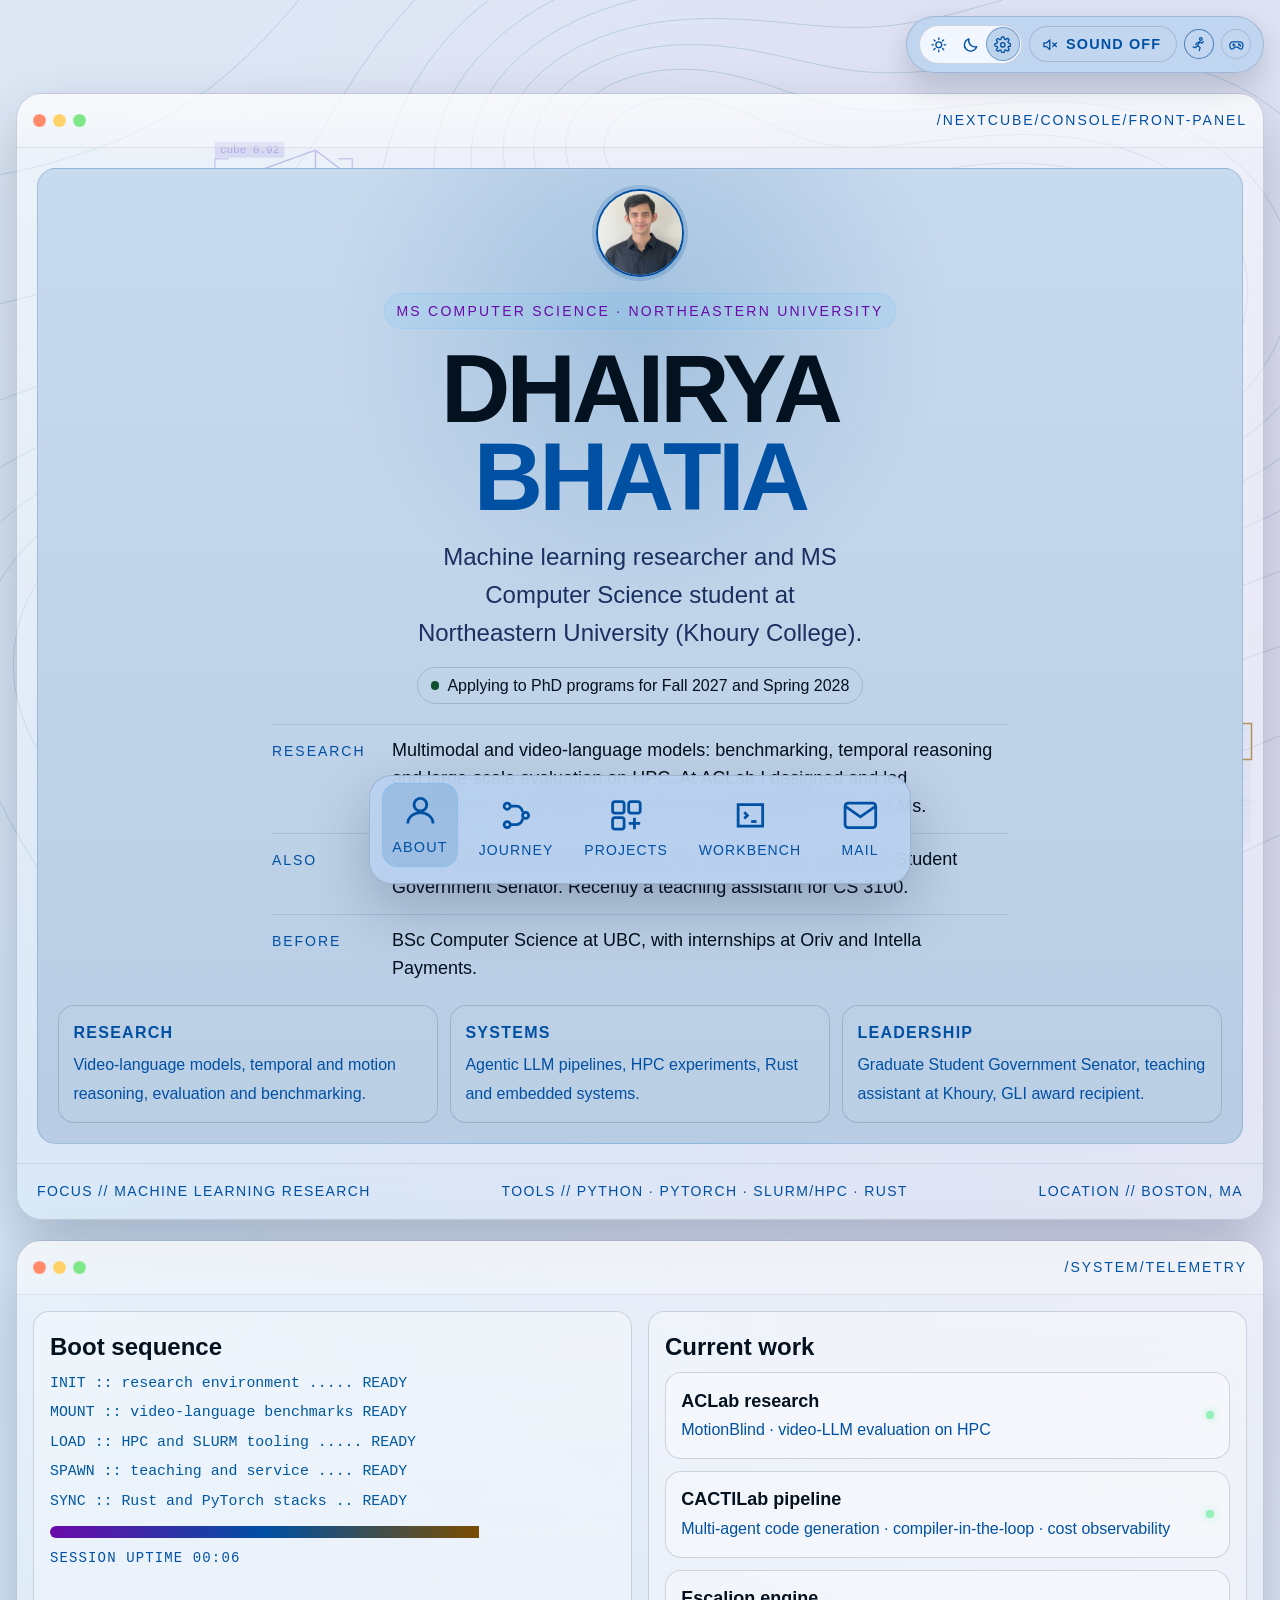
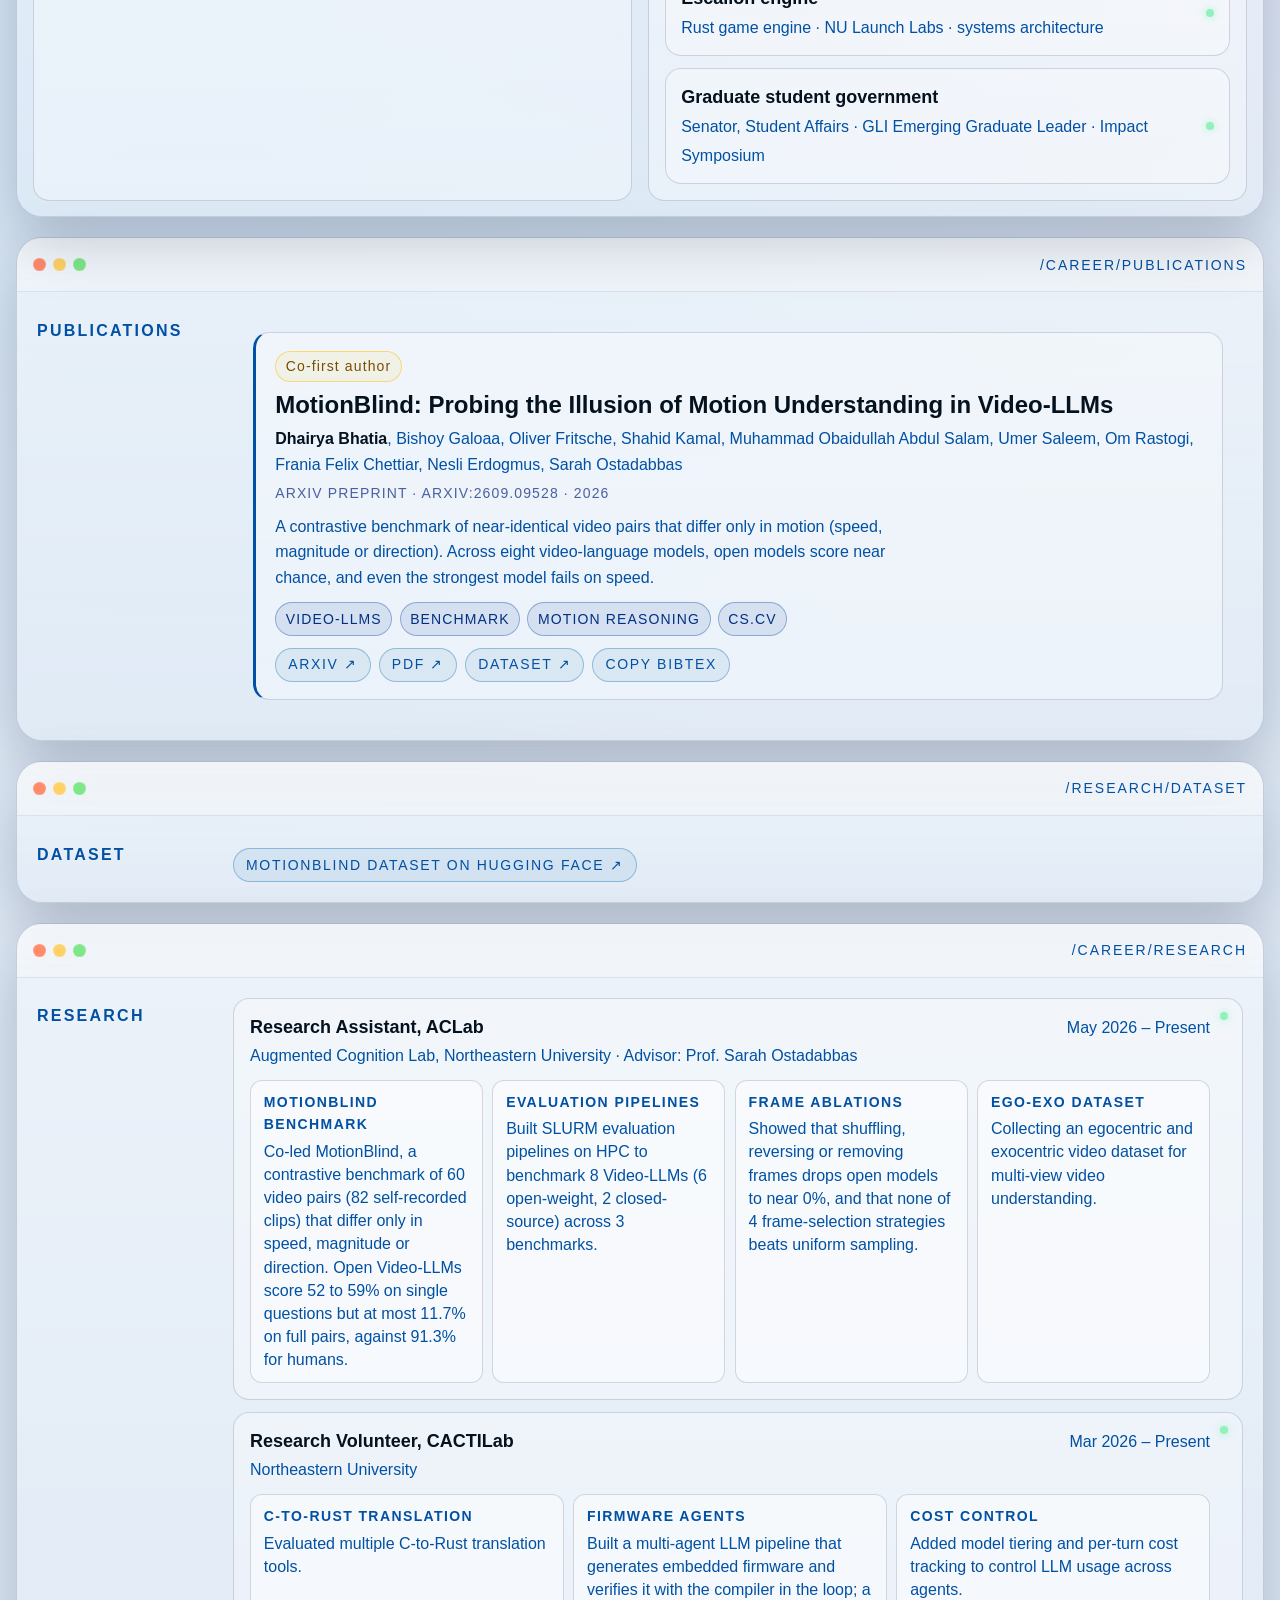
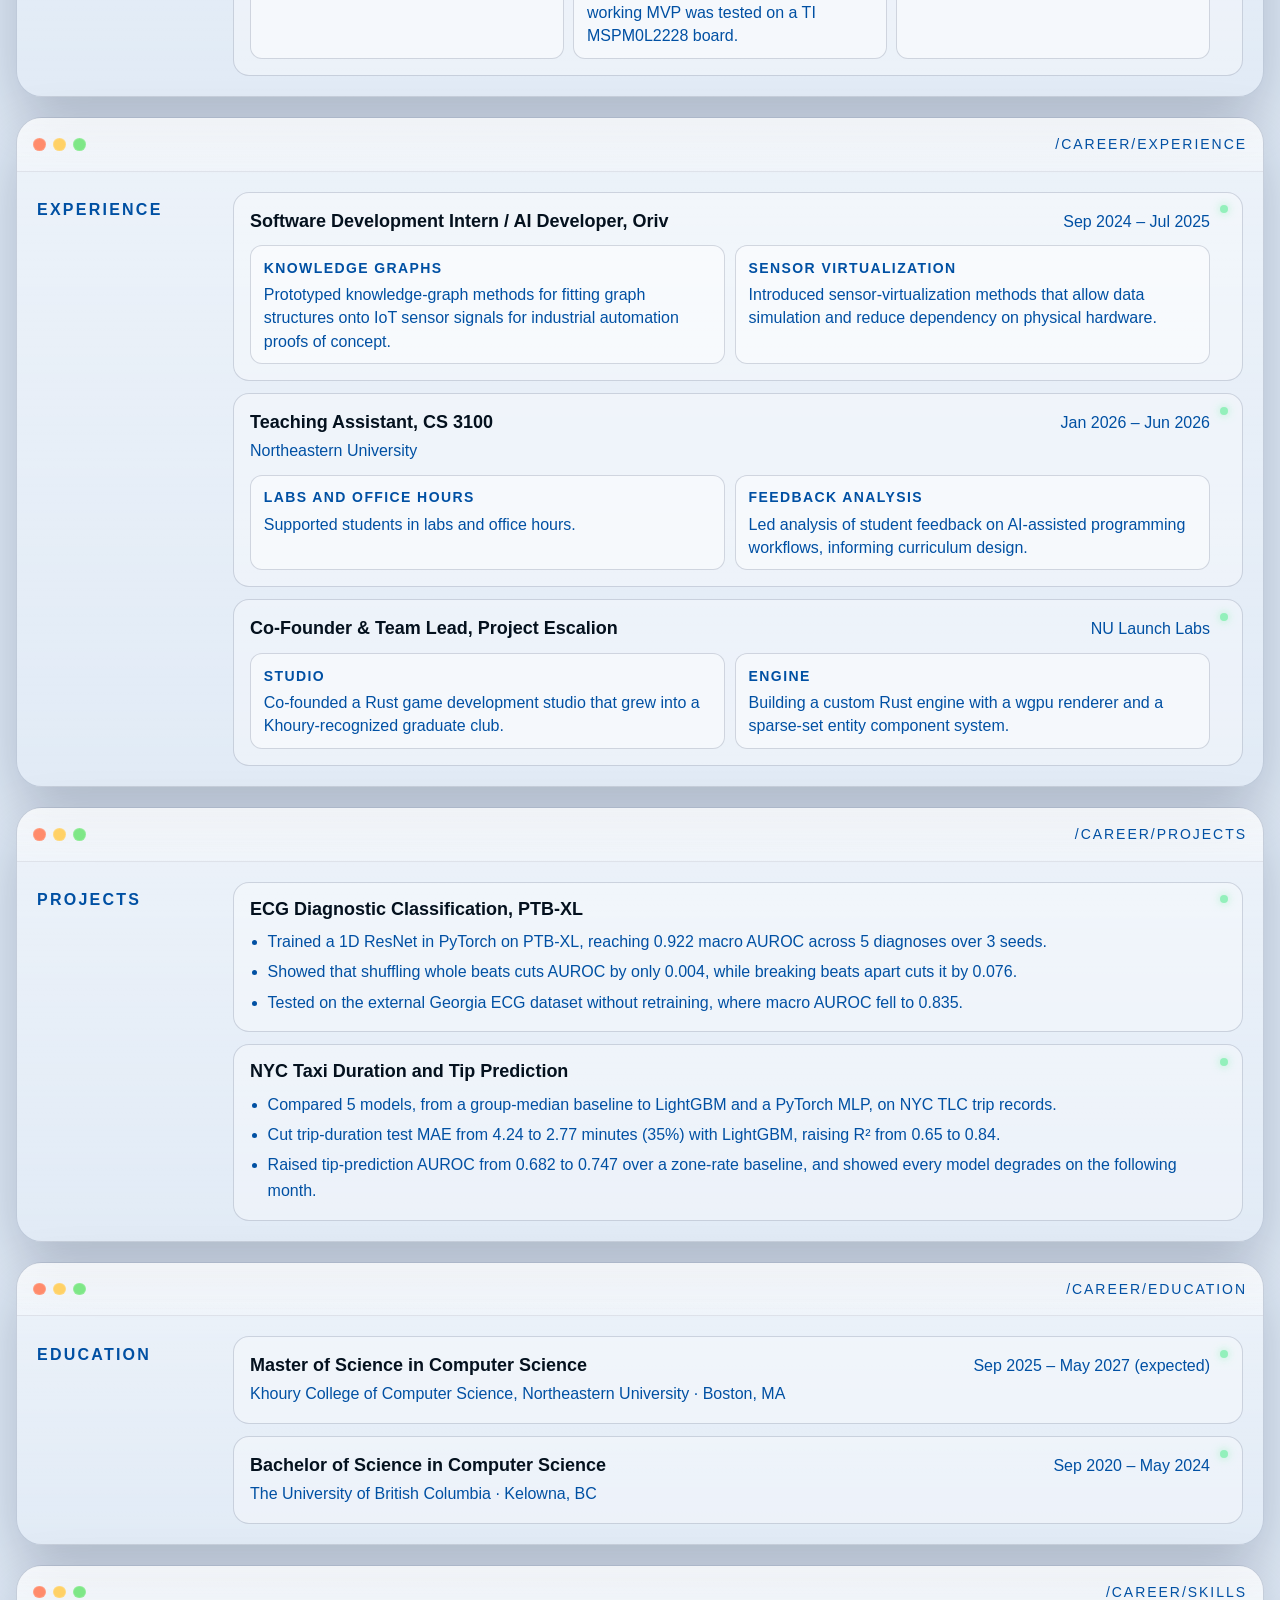
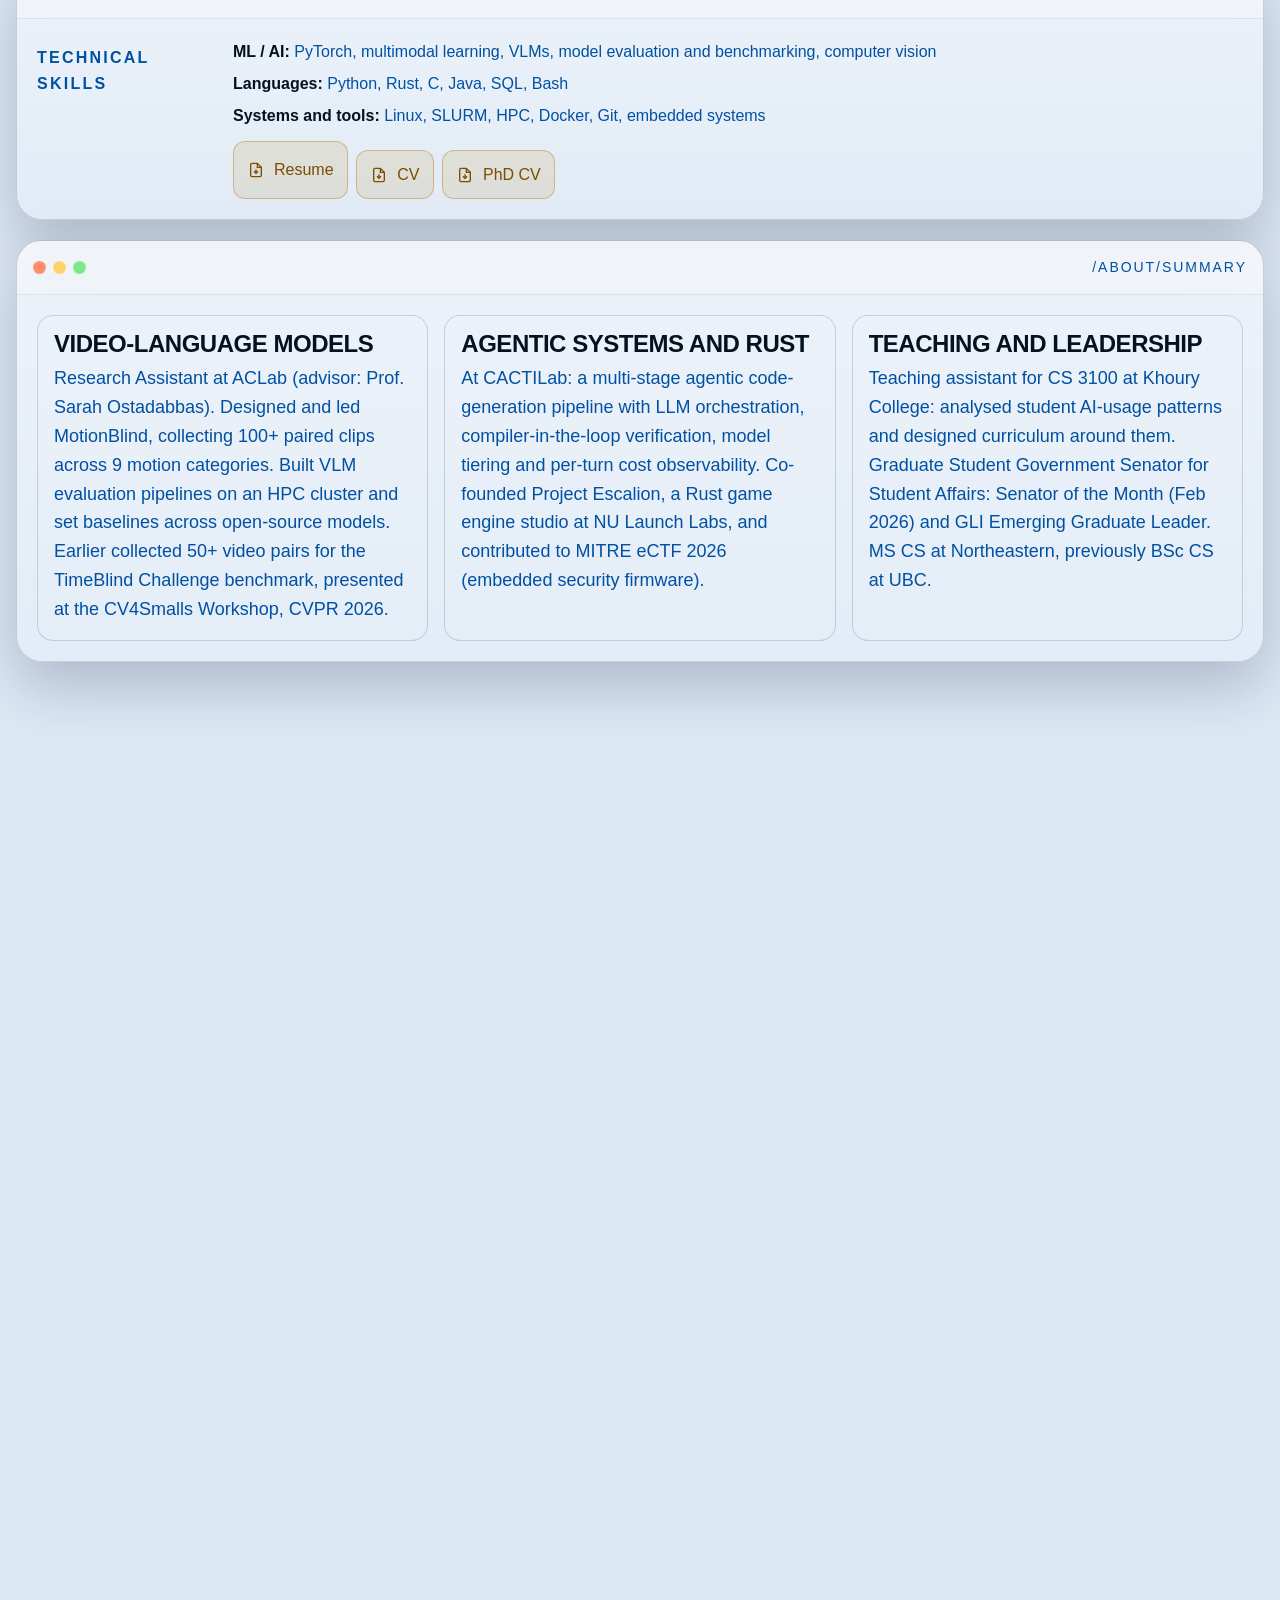
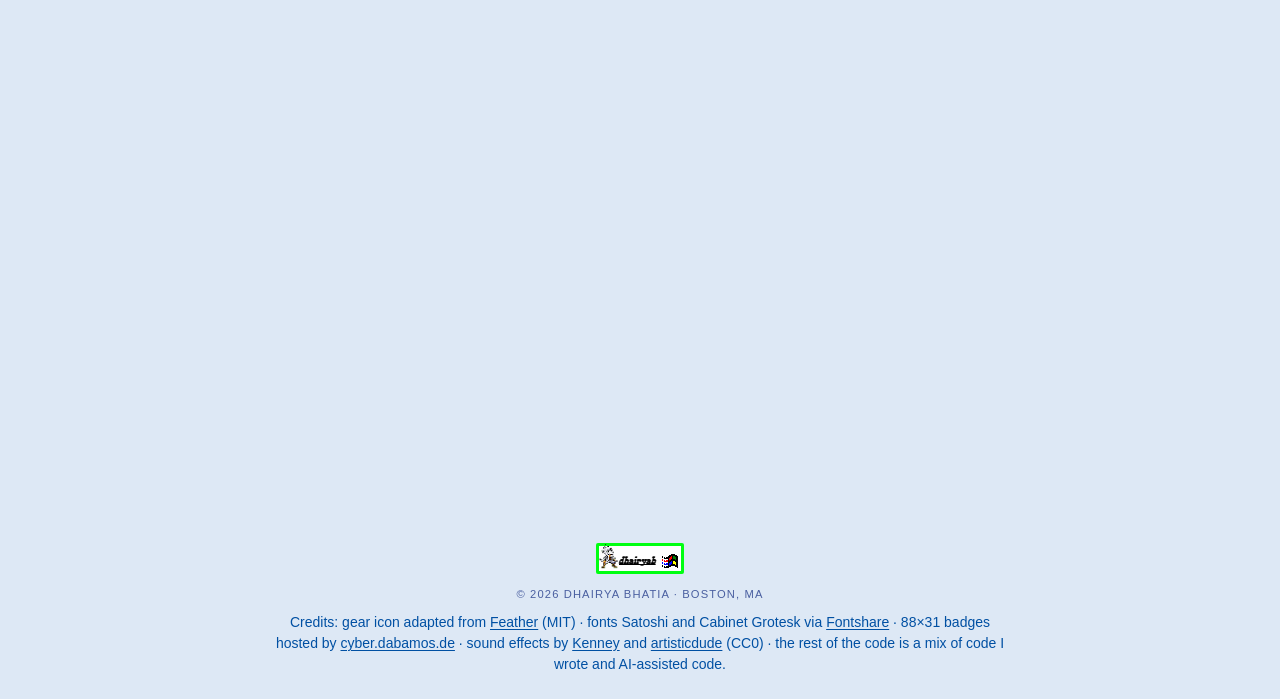
==== commit 54d98842: "Add left-pane headings to home windows, including Dataset" ====
--- a/index.html
+++ b/index.html
@@ -124,6 +124,8 @@
           <div class="titlebar">/career/publications</div>
         </div>
         <div class="win-body">
+          <h2 class="win-h">Publications</h2>
+          <div class="win-content">
 <div class="career-sec">
                 <div class="pub-list" id="publications-list">
           <article class="pub-card" id="pub-motionblind">
@@ -135,6 +137,7 @@
         </div>
               </div>
 
+          </div>
         </div>
       </section>
 
@@ -144,9 +147,12 @@
           <div class="titlebar">/research/dataset</div>
         </div>
         <div class="win-body">
+          <h2 class="win-h">Dataset</h2>
+          <div class="win-content">
           <div class="pub-actions">
             <a class="run-btn" href="https://huggingface.co/datasets/augmentedcognitionlab/MotionBlind" target="_blank" rel="noopener">MotionBlind dataset on Hugging Face ↗</a>
           </div>
+          </div>
         </div>
       </section>
 
@@ -156,12 +162,15 @@
           <div class="titlebar">/career/research</div>
         </div>
         <div class="win-body">
+          <h2 class="win-h">Research</h2>
+          <div class="win-content">
 <div class="career-sec">
                 <article class="career-item"><div class="ci-head"><h3>Research Assistant, ACLab</h3><span class="ci-date">May 2026 – Present</span></div><span class="meta">Augmented Cognition Lab, Northeastern University · Advisor: Prof. Sarah Ostadabbas</span><div class="ci-grid"><div class="ci-chip"><b>MotionBlind benchmark</b><p>Co-led MotionBlind, a contrastive benchmark of 60 video pairs (82 self-recorded clips) that differ only in speed, magnitude or direction. Open Video-LLMs score 52 to 59% on single questions but at most 11.7% on full pairs, against 91.3% for humans.</p></div><div class="ci-chip"><b>Evaluation pipelines</b><p>Built SLURM evaluation pipelines on HPC to benchmark 8 Video-LLMs (6 open-weight, 2 closed-source) across 3 benchmarks.</p></div><div class="ci-chip"><b>Frame ablations</b><p>Showed that shuffling, reversing or removing frames drops open models to near 0%, and that none of 4 frame-selection strategies beats uniform sampling.</p></div><div class="ci-chip"><b>Ego-exo dataset</b><p>Collecting an egocentric and exocentric video dataset for multi-view video understanding.</p></div></div></article>
                 <article class="career-item"><div class="ci-head"><h3>Research Volunteer, CACTILab</h3><span class="ci-date">Mar 2026 – Present</span></div><span class="meta">Northeastern University</span><div class="ci-grid"><div class="ci-chip"><b>C-to-Rust translation</b><p>Evaluated multiple C-to-Rust translation tools.</p></div><div class="ci-chip"><b>Firmware agents</b><p>Built a multi-agent LLM pipeline that generates embedded firmware and verifies it with the compiler in the loop; a working MVP was tested on a TI MSPM0L2228 board.</p></div><div class="ci-chip"><b>Cost control</b><p>Added model tiering and per-turn cost tracking to control LLM usage across agents.</p></div></div></article>
                 
               </div>
 
+          </div>
         </div>
       </section>
 
@@ -171,12 +180,15 @@
           <div class="titlebar">/career/experience</div>
         </div>
         <div class="win-body">
+          <h2 class="win-h">Experience</h2>
+          <div class="win-content">
 <div class="career-sec">
                 <article class="career-item"><div class="ci-head"><h3>Software Development Intern / AI Developer, Oriv</h3><span class="ci-date">Sep 2024 – Jul 2025</span></div><div class="ci-grid"><div class="ci-chip"><b>Knowledge graphs</b><p>Prototyped knowledge-graph methods for fitting graph structures onto IoT sensor signals for industrial automation proofs of concept.</p></div><div class="ci-chip"><b>Sensor virtualization</b><p>Introduced sensor-virtualization methods that allow data simulation and reduce dependency on physical hardware.</p></div></div></article>
                 <article class="career-item"><div class="ci-head"><h3>Teaching Assistant, CS 3100</h3><span class="ci-date">Jan 2026 – Jun 2026</span></div><span class="meta">Northeastern University</span><div class="ci-grid"><div class="ci-chip"><b>Labs and office hours</b><p>Supported students in labs and office hours.</p></div><div class="ci-chip"><b>Feedback analysis</b><p>Led analysis of student feedback on AI-assisted programming workflows, informing curriculum design.</p></div></div></article>
                 <article class="career-item"><div class="ci-head"><h3>Co-Founder &amp; Team Lead, Project Escalion</h3><span class="ci-date">NU Launch Labs</span></div><div class="ci-grid"><div class="ci-chip"><b>Studio</b><p>Co-founded a Rust game development studio that grew into a Khoury-recognized graduate club.</p></div><div class="ci-chip"><b>Engine</b><p>Building a custom Rust engine with a wgpu renderer and a sparse-set entity component system.</p></div></div></article>
               </div>
 
+          </div>
         </div>
       </section>
 
@@ -186,11 +198,14 @@
           <div class="titlebar">/career/projects</div>
         </div>
         <div class="win-body">
+          <h2 class="win-h">Projects</h2>
+          <div class="win-content">
 <div class="career-sec">
                 <article class="career-item"><div class="ci-head"><h3>ECG Diagnostic Classification, PTB-XL</h3><span class="ci-date"></span></div><ul><li>Trained a 1D ResNet in PyTorch on PTB-XL, reaching 0.922 macro AUROC across 5 diagnoses over 3 seeds.</li><li>Showed that shuffling whole beats cuts AUROC by only 0.004, while breaking beats apart cuts it by 0.076.</li><li>Tested on the external Georgia ECG dataset without retraining, where macro AUROC fell to 0.835.</li></ul></article>
                 <article class="career-item"><div class="ci-head"><h3>NYC Taxi Duration and Tip Prediction</h3><span class="ci-date"></span></div><ul><li>Compared 5 models, from a group-median baseline to LightGBM and a PyTorch MLP, on NYC TLC trip records.</li><li>Cut trip-duration test MAE from 4.24 to 2.77 minutes (35%) with LightGBM, raising R² from 0.65 to 0.84.</li><li>Raised tip-prediction AUROC from 0.682 to 0.747 over a zone-rate baseline, and showed every model degrades on the following month.</li></ul></article>
               </div>
 
+          </div>
         </div>
       </section>
 
@@ -200,11 +215,14 @@
           <div class="titlebar">/career/education</div>
         </div>
         <div class="win-body">
+          <h2 class="win-h">Education</h2>
+          <div class="win-content">
 <div class="career-sec">
                 <article class="career-item"><div class="ci-head"><h3>Master of Science in Computer Science</h3><span class="ci-date">Sep 2025 – May 2027 (expected)</span></div><span class="meta">Khoury College of Computer Science, Northeastern University · Boston, MA</span></article>
                 <article class="career-item"><div class="ci-head"><h3>Bachelor of Science in Computer Science</h3><span class="ci-date">Sep 2020 – May 2024</span></div><span class="meta">The University of British Columbia · Kelowna, BC</span></article>
               </div>
 
+          </div>
         </div>
       </section>
 
@@ -214,6 +232,8 @@
           <div class="titlebar">/career/skills</div>
         </div>
         <div class="win-body">
+          <h2 class="win-h">Technical skills</h2>
+          <div class="win-content">
 <div class="career-sec">
                 <div class="career-skills">
                   <p><b>ML / AI:</b> PyTorch, multimodal learning, VLMs, model evaluation and benchmarking, computer vision</p>
@@ -227,6 +247,7 @@
                 </div>
               </div>
 
+          </div>
         </div>
       </section>
 
--- a/style.css
+++ b/style.css
@@ -714,3 +714,8 @@
     [data-theme="light"] .win{background:linear-gradient(180deg,rgba(255,255,255,.45),rgba(255,255,255,.15))}
     .win-body{padding:1.25rem;display:grid;gap:1rem}
     .win .career-sec{padding:0;border:0;background:none;box-shadow:none}
+
+    .win-body{grid-template-columns:minmax(8rem,11rem) minmax(0,1fr);gap:1.25rem;align-items:start}
+    .win-h{font-family:var(--font-display);font-size:var(--text-sm);letter-spacing:.14em;text-transform:uppercase;color:var(--color-primary);margin:.35rem 0 0;position:sticky;top:1rem}
+    .win-content{display:grid;gap:1rem;min-width:0}
+    @media (max-width:760px){.win-body{grid-template-columns:minmax(0,1fr)}.win-h{position:static;margin:0}}
